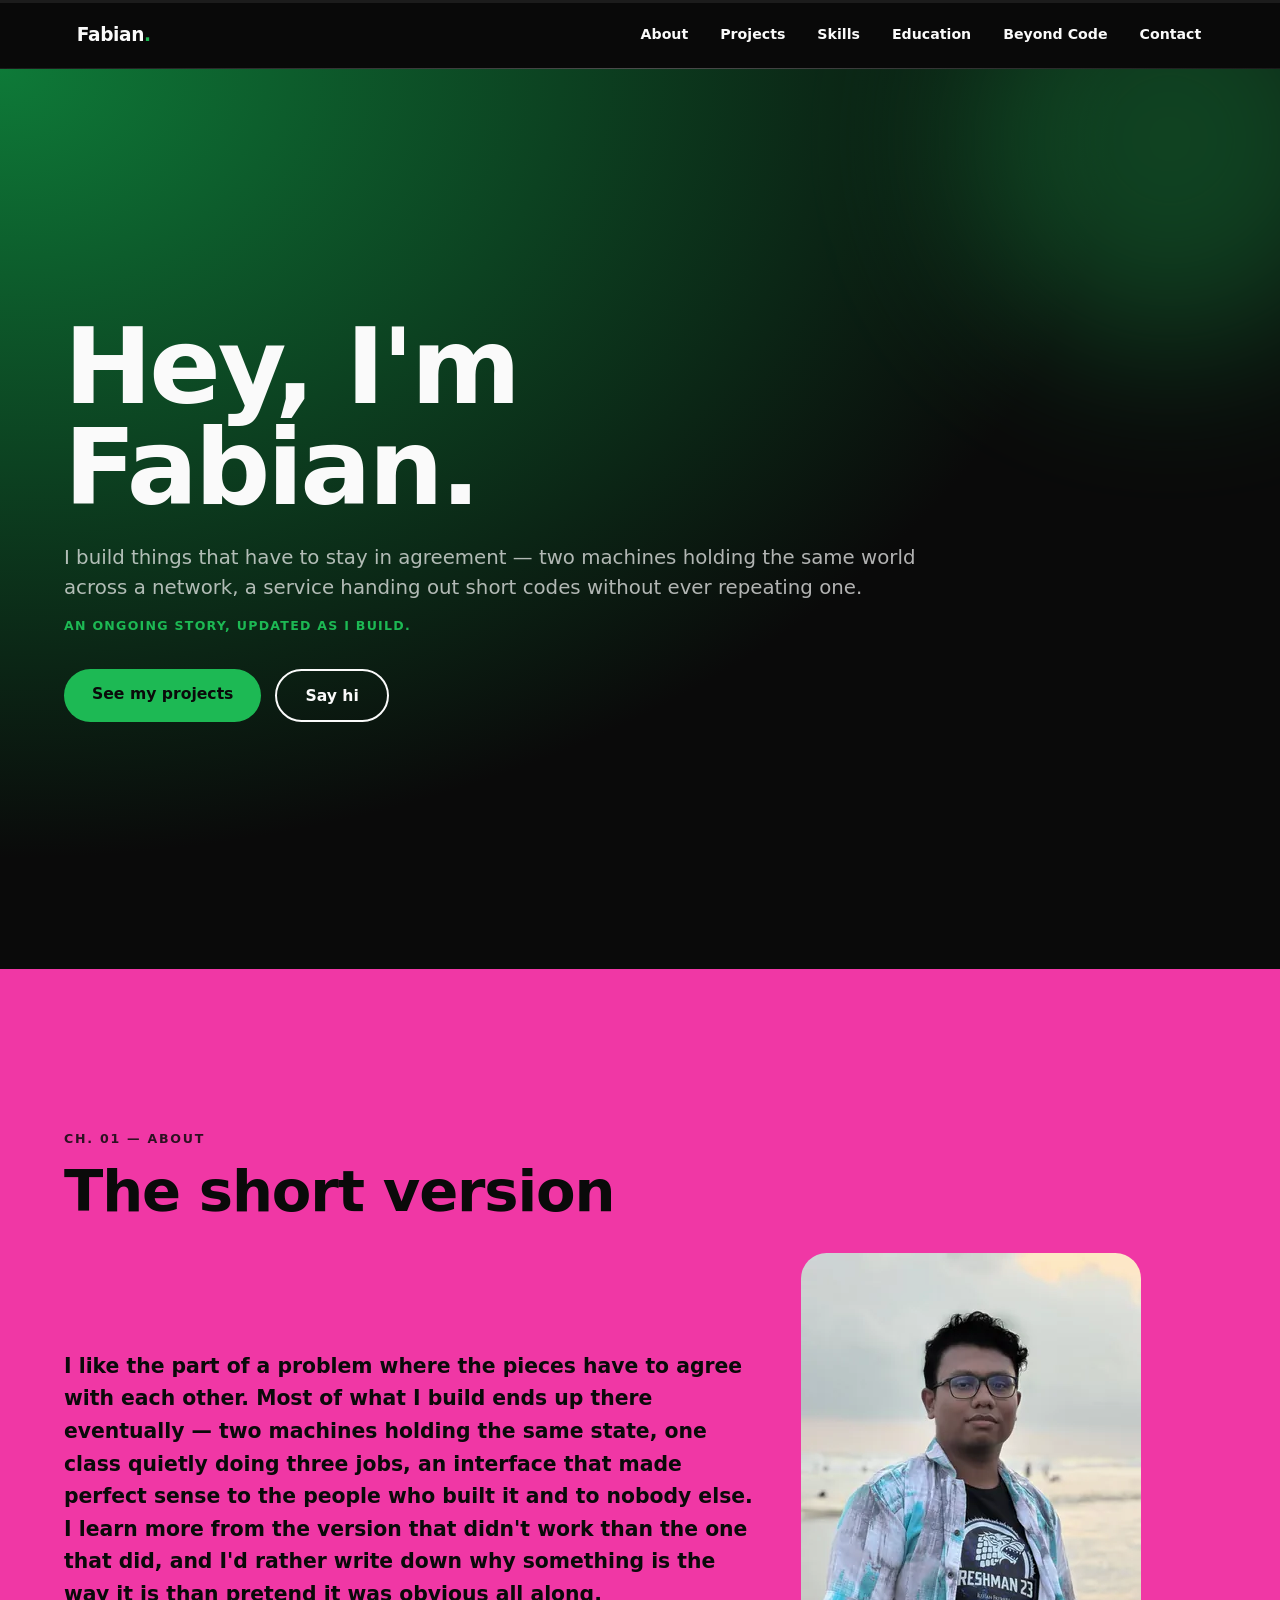
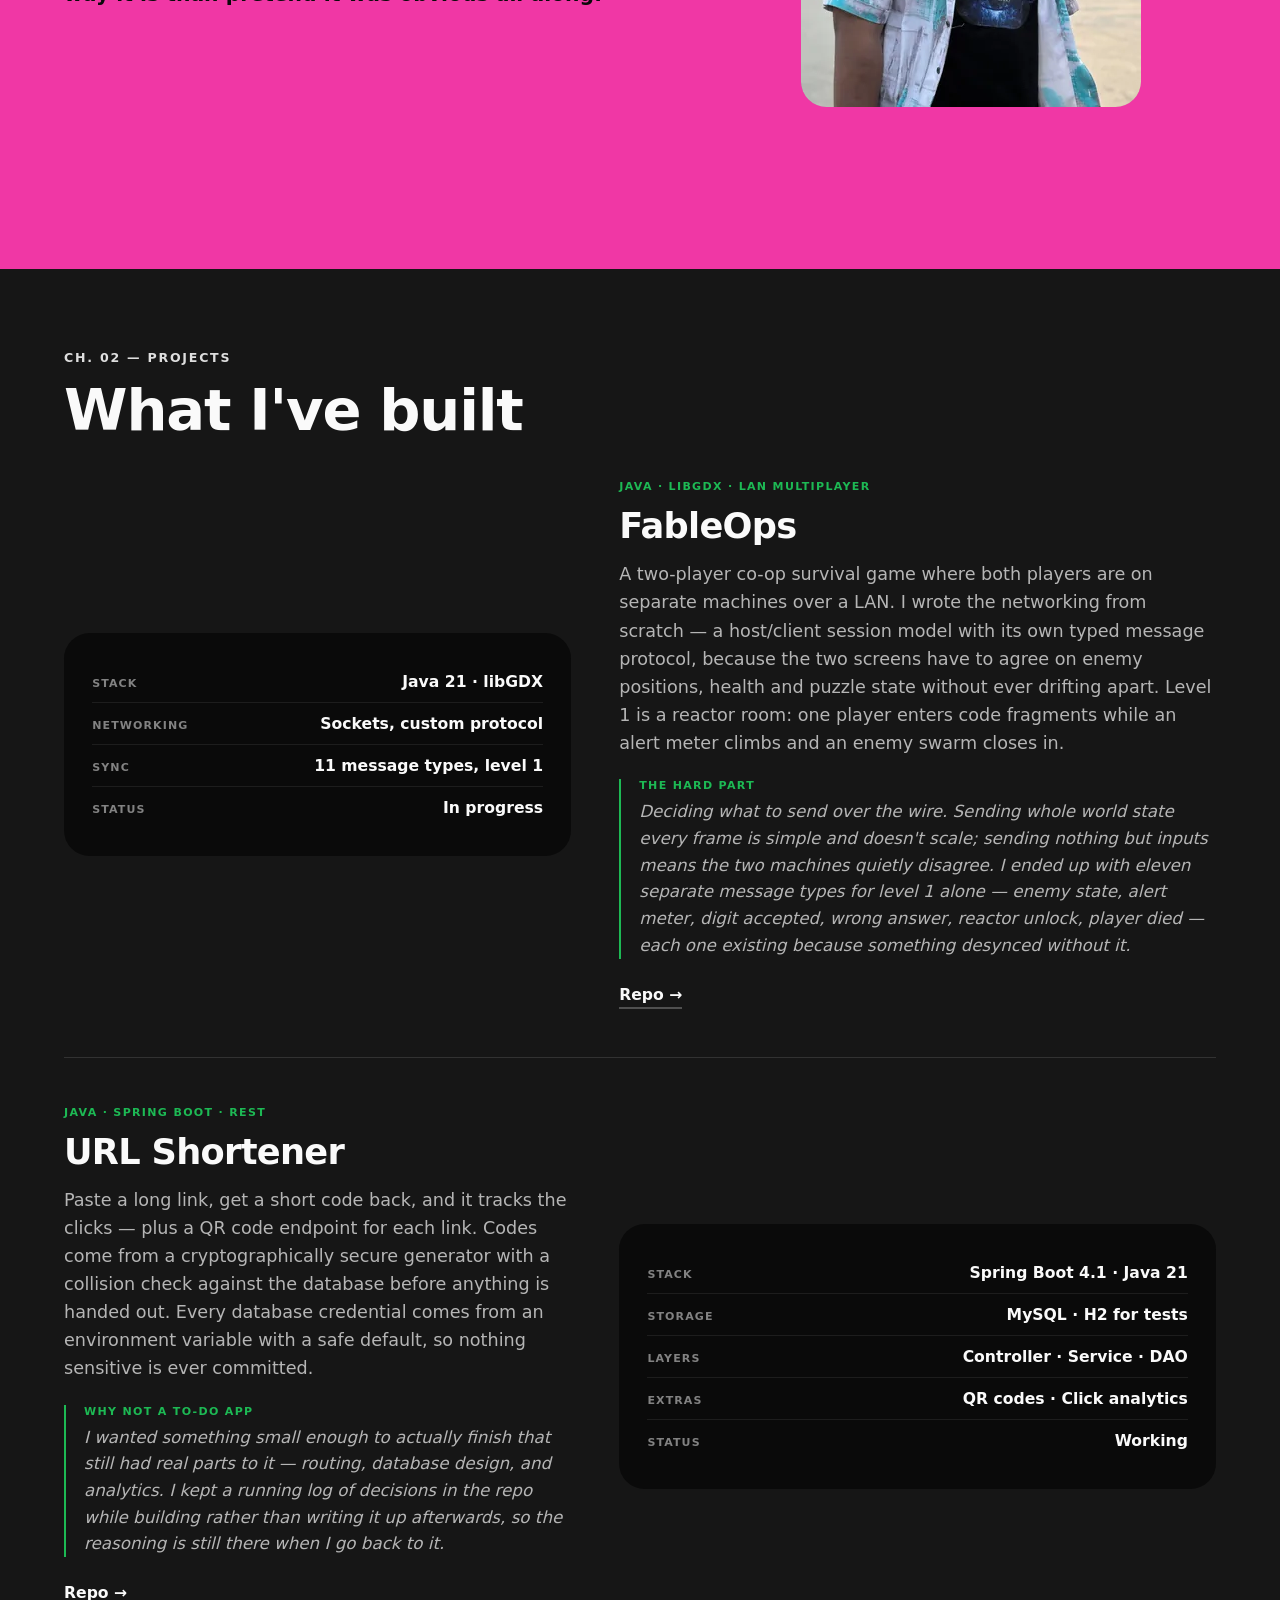
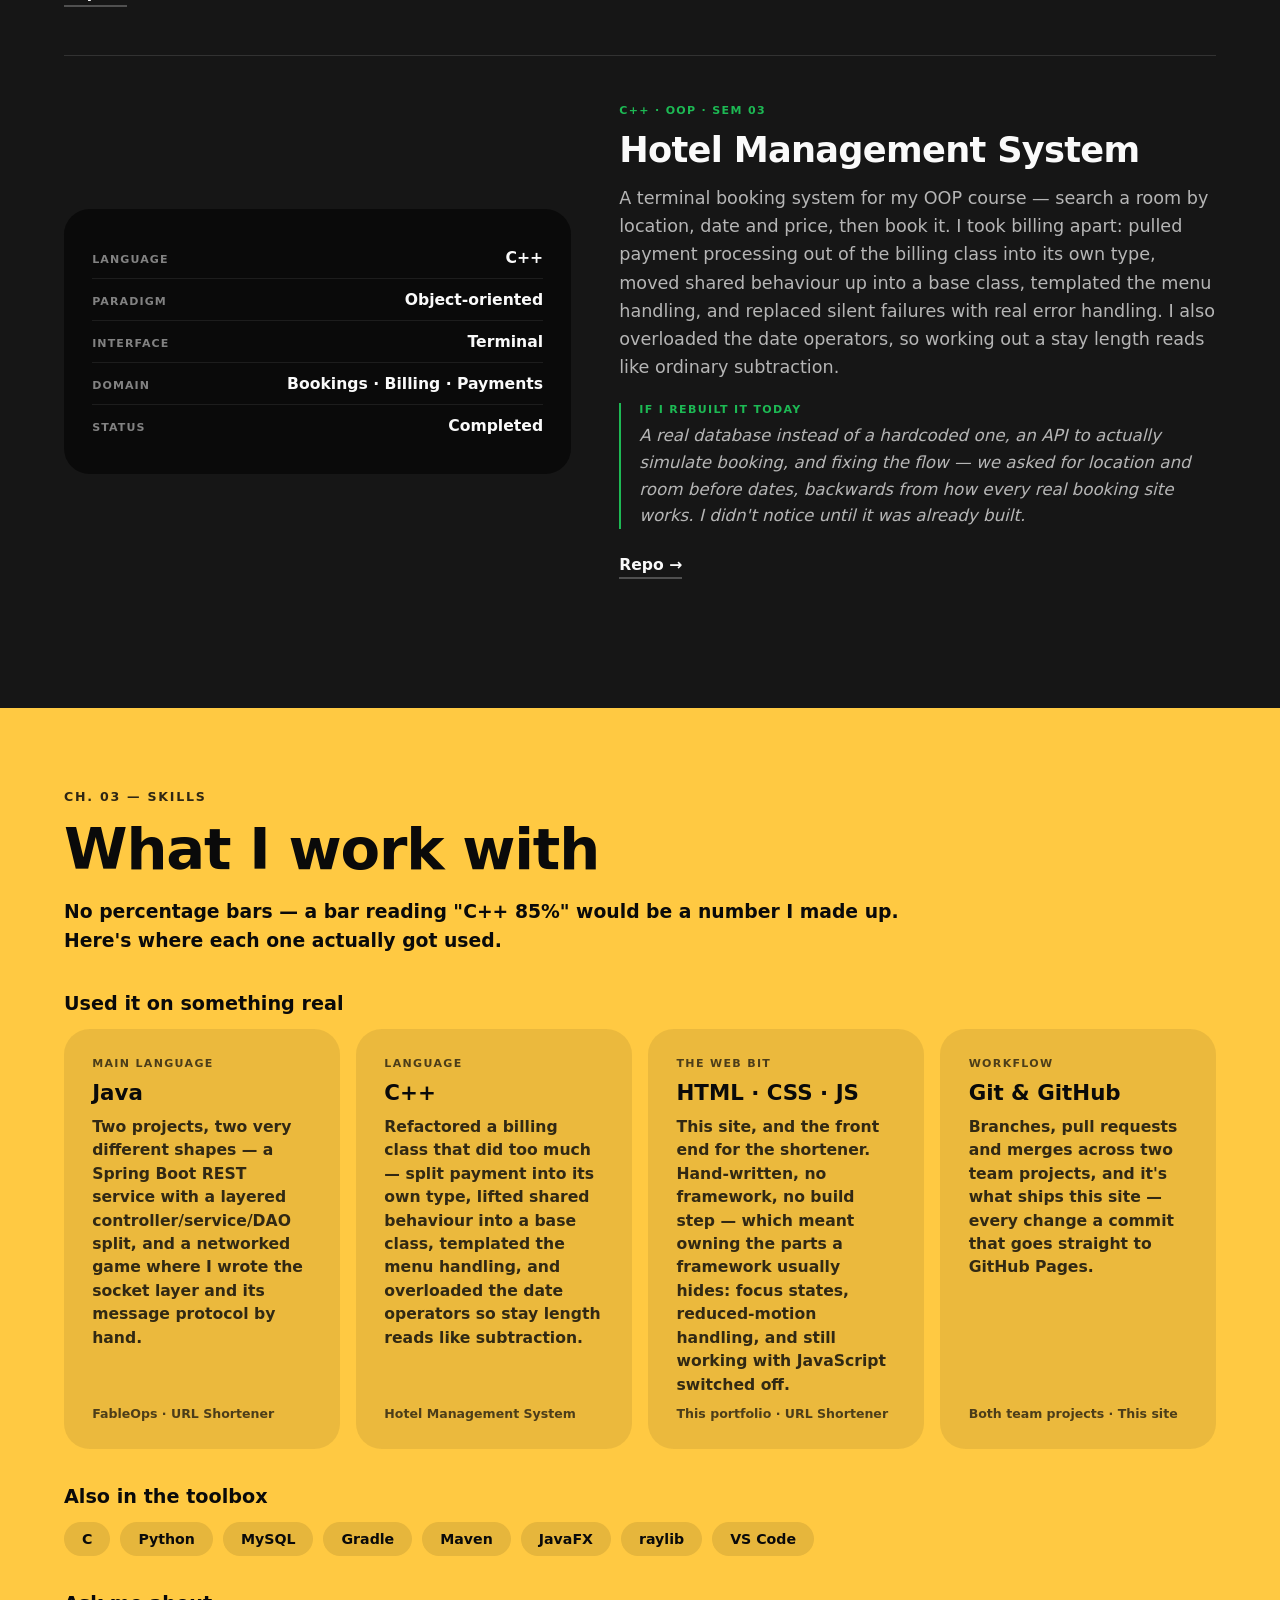
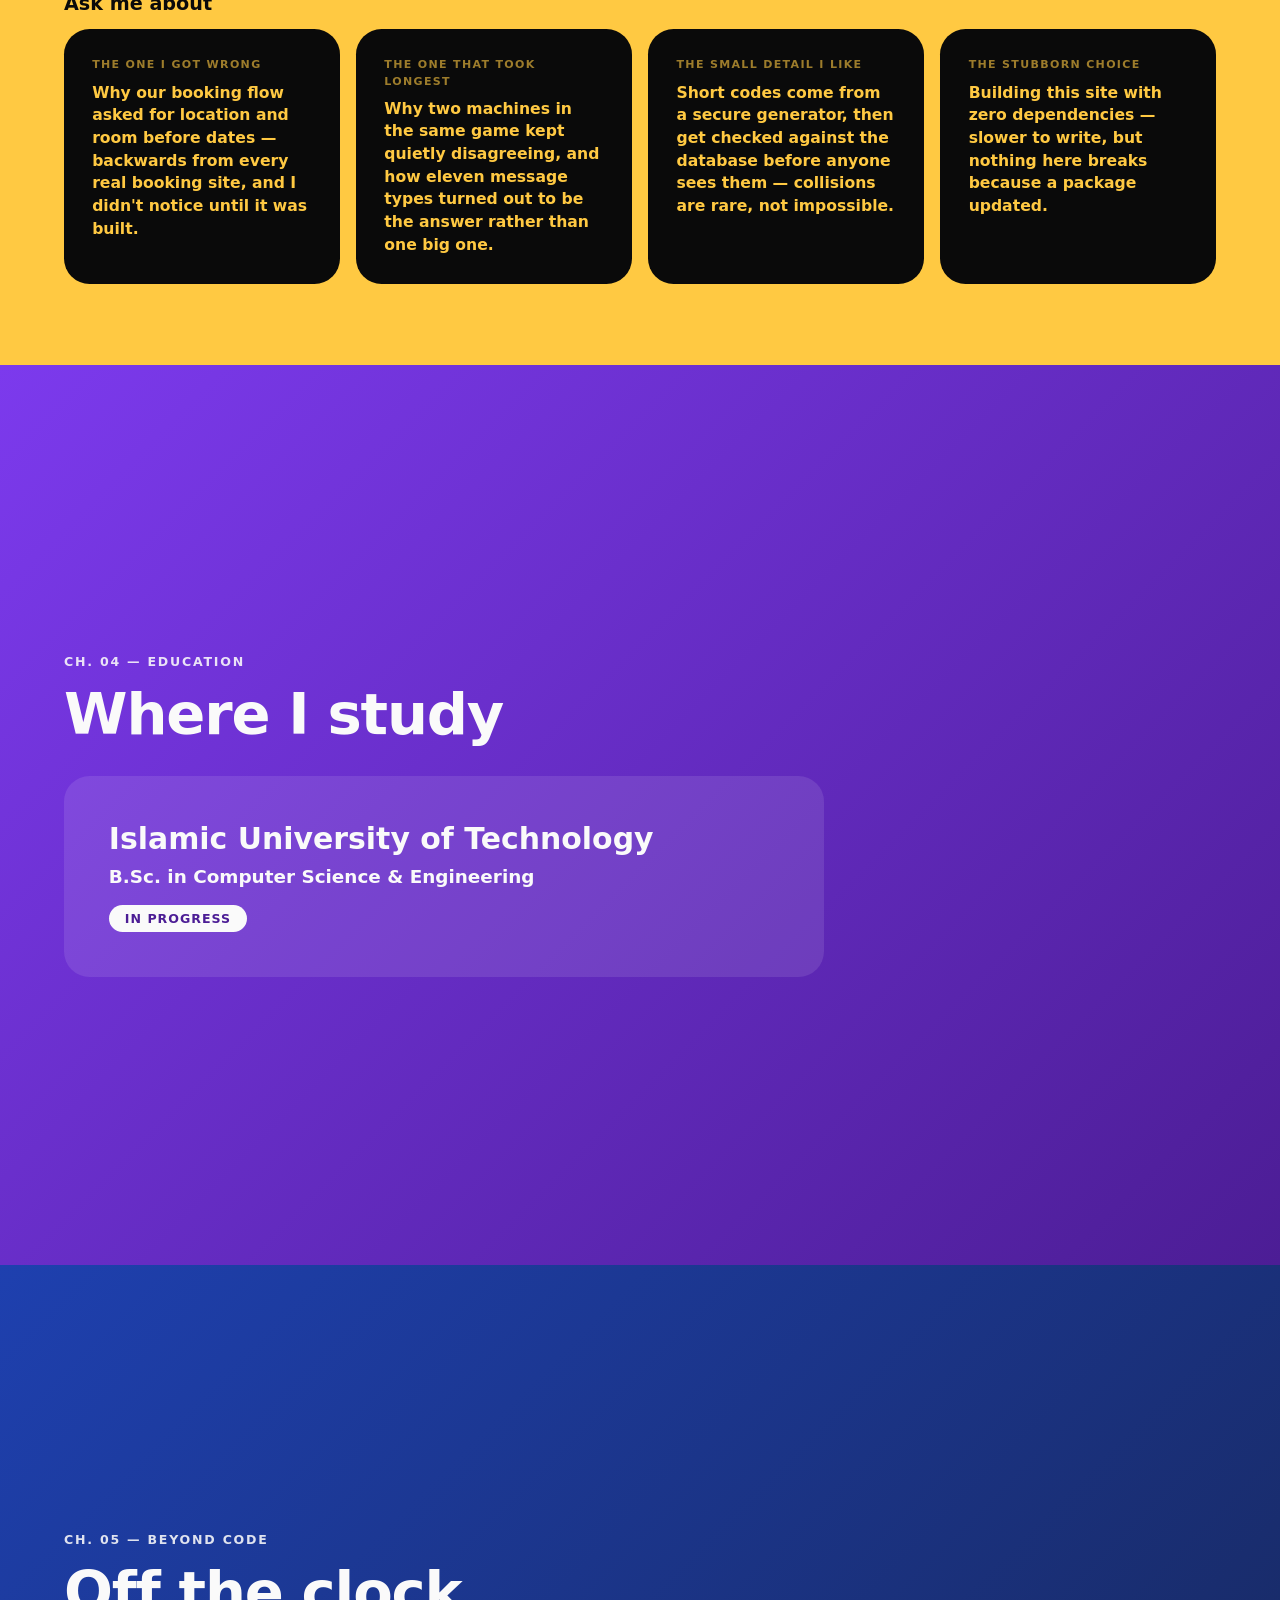
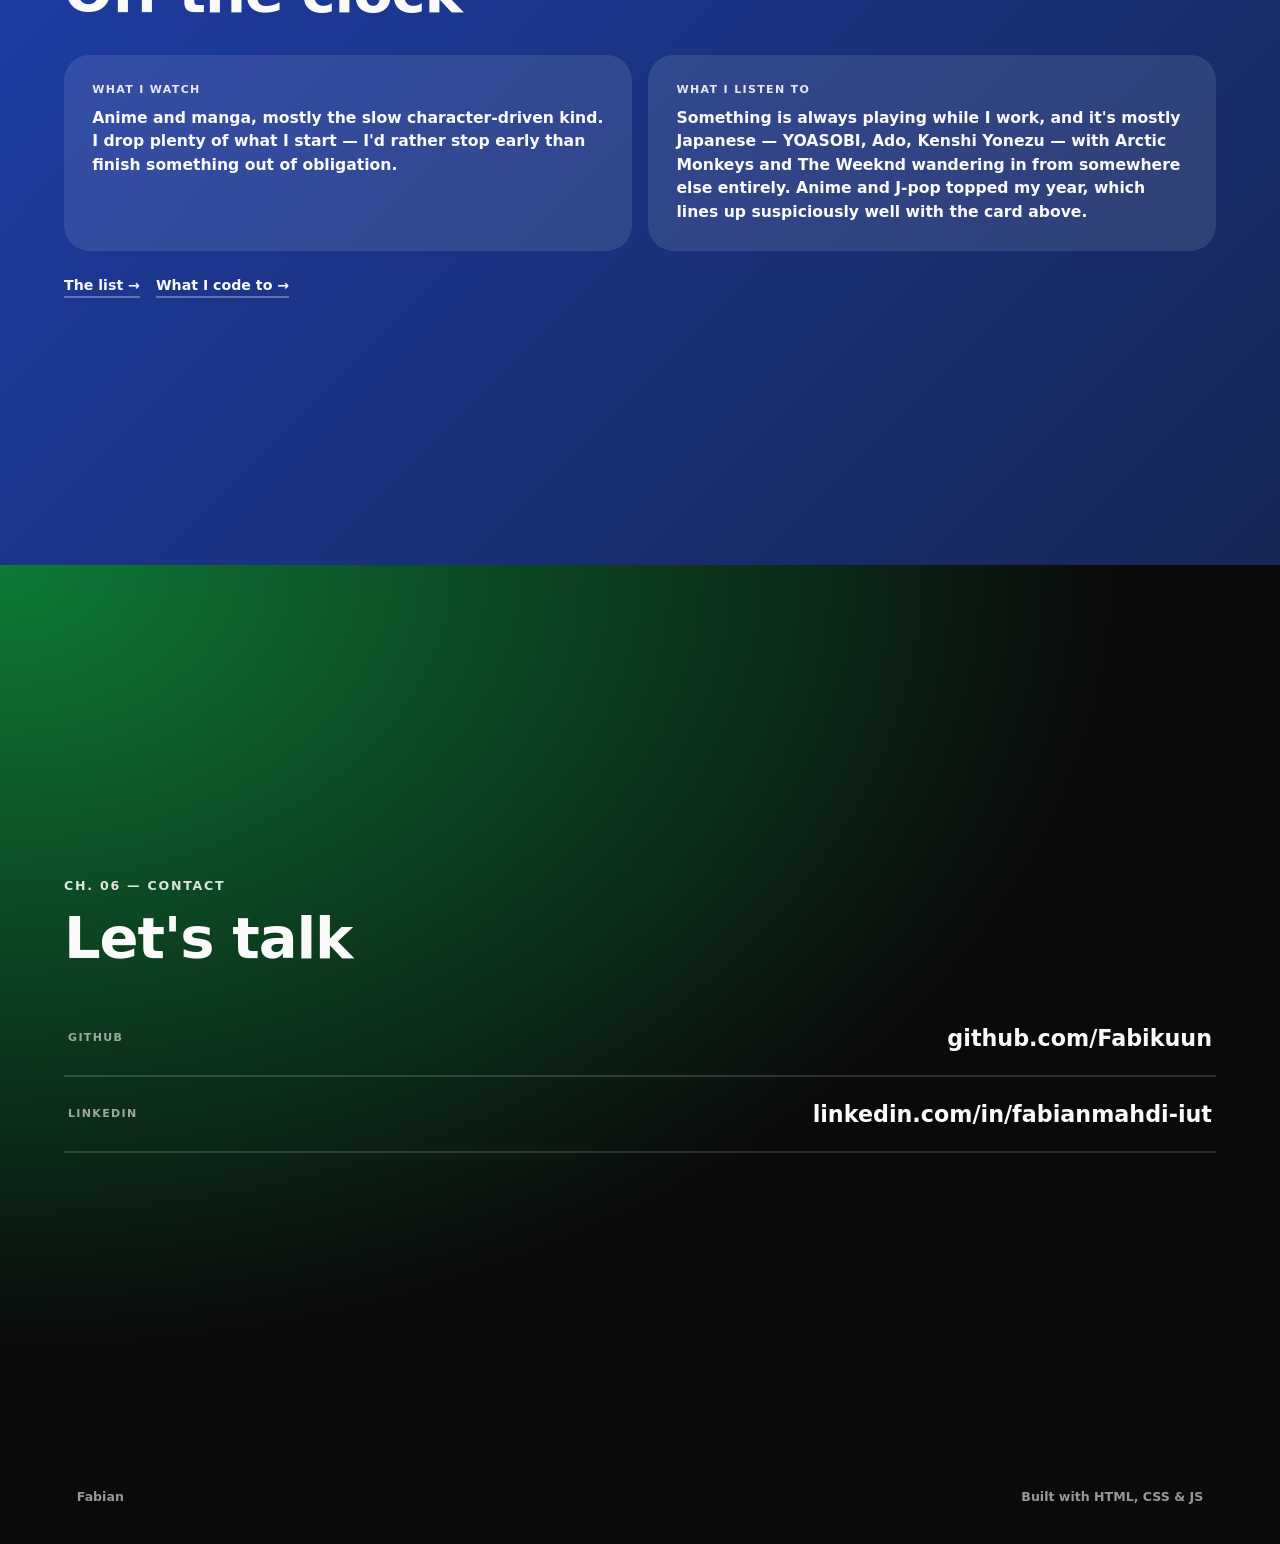
==== index.html @ a5197167 "Tokenise colour, spacing and type; remove dead code" ====
<!DOCTYPE html>
<html lang="en">
<head>
<meta charset="UTF-8">
<meta name="viewport" content="width=device-width, initial-scale=1.0">
<script>document.documentElement.classList.add('js');</script>
<title>Fabian Mahdi</title>
<meta name="description" content="Fabian builds things that have to stay in agreement — a LAN co-op game with a hand-written network protocol, a Spring Boot URL shortener, and a C++ booking system.">
<link rel="canonical" href="https://fabikuun.github.io/portfolio/">
<meta name="theme-color" content="#0A0A0A">

<meta property="og:type" content="website">
<meta property="og:title" content="Fabian Mahdi">
<meta property="og:description" content="Fabian builds things that have to stay in agreement — a LAN co-op game with a hand-written network protocol, a Spring Boot URL shortener, and a C++ booking system.">
<meta property="og:url" content="https://fabikuun.github.io/portfolio/">
<meta property="og:image" content="https://fabikuun.github.io/portfolio/images/profile-1020.jpg">
<meta name="twitter:card" content="summary_large_image">
<meta name="twitter:title" content="Fabian Mahdi">
<meta name="twitter:description" content="Fabian builds things that have to stay in agreement — a LAN co-op game with a hand-written network protocol, a Spring Boot URL shortener, and a C++ booking system.">
<meta name="twitter:image" content="https://fabikuun.github.io/portfolio/images/profile-1020.jpg">

<link rel="icon" href="favicon.svg" type="image/svg+xml">
<link rel="stylesheet" href="style.css">

<script type="application/ld+json">
{
  "@context": "https://schema.org",
  "@type": "Person",
  "name": "Fabian Mahdi",
  "url": "https://fabikuun.github.io/portfolio/",
  "alumniOf": { "@type": "CollegeOrUniversity", "name": "Islamic University of Technology" },
  "sameAs": ["https://github.com/Fabikuun", "https://www.linkedin.com/in/fabianmahdi-iut/"]
}
</script>
</head>
<body>
<a href="#main" class="skip-link">Skip to content</a>

<nav class="nav">
  <div class="nav-logo">Fabian<span class="dot">.</span></div>
  <ul id="navList">
    <li><a href="#about">About</a></li>
    <li><a href="#projects">Projects</a></li>
    <li><a href="#skills">Skills</a></li>
    <li><a href="#education">Education</a></li>
    <li><a href="#beyond">Beyond Code</a></li>
    <li><a href="#contact">Contact</a></li>
  </ul>
  <button class="nav-toggle" id="navToggle" aria-label="Toggle menu" aria-expanded="false" aria-controls="navList">
    <span class="bars" aria-hidden="true"><i></i><i></i><i></i></span>
  </button>
</nav>

<header class="block block-hero">
  <div class="blob" aria-hidden="true"></div>
  <div class="block-inner">
    <h1 class="mega">Hey, I'm<br>Fabian.</h1>
    <p class="hero-desc">
      I build things that have to stay in agreement — two machines holding the same
      world across a network, a service handing out short codes without ever
      repeating one.
    </p>
    <p class="hero-tagline">An ongoing story, updated as I build.</p>
    <div class="hero-links">
      <a href="#projects" class="pill pill-solid">See my projects</a>
      <a href="#contact" class="pill pill-outline">Say hi</a>
    </div>
  </div>
</header>

<main id="main">

  <section id="about" class="block block-pink">
    <div class="block-inner">
      <p class="eyebrow eyebrow-dark">Ch. 01 — About</p>
      <h2 class="big-heading">The short version</h2>
      <div class="about-grid">
        <p class="lead-text">
          I like the part of a problem where the pieces have to agree with each other.
          Most of what I build ends up there eventually — two machines holding the same
          state, one class quietly doing three jobs, an interface that made perfect sense
          to the people who built it and to nobody else. I learn more from the version
          that didn't work than the one that did, and I'd rather write down why something
          is the way it is than pretend it was obvious all along.
        </p>
        <figure class="portrait">
          <picture>
            <source
              type="image/webp"
              srcset="images/profile-340.webp 340w,
                      images/profile-680.webp 680w,
                      images/profile-1020.webp 1020w"
              sizes="(max-width: 380px) 208px, (max-width: 820px) 260px, 340px">
            <img
              src="images/profile-680.jpg"
              srcset="images/profile-340.jpg 340w,
                      images/profile-680.jpg 680w,
                      images/profile-1020.jpg 1020w"
              sizes="(max-width: 380px) 208px, (max-width: 820px) 260px, 340px"
              alt="Fabian"
              width="680" height="907"
              loading="lazy" decoding="async">
          </picture>
        </figure>
      </div>
    </div>
  </section>

  <section id="projects" class="block block-dark">
    <div class="block-inner">
      <p class="eyebrow">Ch. 02 — Projects</p>
      <h2 class="big-heading">What I've built</h2>
      <div class="project-list">

        <article class="project-row">
          <div class="project-media">
            <div class="spec-panel">
              <div class="spec-row"><span class="spec-key">Stack</span><span class="spec-val">Java 21 · libGDX</span></div>
              <div class="spec-row"><span class="spec-key">Networking</span><span class="spec-val">Sockets, custom protocol</span></div>
              <div class="spec-row"><span class="spec-key">Sync</span><span class="spec-val">11 message types, level 1</span></div>
              <div class="spec-row"><span class="spec-key">Status</span><span class="spec-val">In progress</span></div>
            </div>
          </div>
          <div class="project-body">
            <p class="project-cat">Java · libGDX · LAN multiplayer</p>
            <h3>FableOps</h3>
            <p class="project-desc">
              A two-player co-op survival game where both players are on separate machines
              over a LAN. I wrote the networking from scratch — a host/client session model
              with its own typed message protocol, because the two screens have to agree on
              enemy positions, health and puzzle state without ever drifting apart. Level 1
              is a reactor room: one player enters code fragments while an alert meter
              climbs and an enemy swarm closes in.
            </p>
            <div class="reflection">
              <span class="reflection-label">The hard part</span>
              <p>
                Deciding what to send over the wire. Sending whole world state every frame
                is simple and doesn't scale; sending nothing but inputs means the two
                machines quietly disagree. I ended up with eleven separate message types
                for level 1 alone — enemy state, alert meter, digit accepted, wrong answer,
                reactor unlock, player died — each one existing because something desynced
                without it.
              </p>
            </div>
            <div class="project-links">
              <a href="https://github.com/sadiaaurthy/NOX-SYNC" target="_blank" rel="noopener noreferrer">Repo →</a>
            </div>
          </div>
        </article>

        <article class="project-row">
          <div class="project-media">
            <div class="spec-panel">
              <div class="spec-row"><span class="spec-key">Stack</span><span class="spec-val">Spring Boot 4.1 · Java 21</span></div>
              <div class="spec-row"><span class="spec-key">Storage</span><span class="spec-val">MySQL · H2 for tests</span></div>
              <div class="spec-row"><span class="spec-key">Layers</span><span class="spec-val">Controller · Service · DAO</span></div>
              <div class="spec-row"><span class="spec-key">Extras</span><span class="spec-val">QR codes · Click analytics</span></div>
              <div class="spec-row"><span class="spec-key">Status</span><span class="spec-val">Working</span></div>
            </div>
          </div>
          <div class="project-body">
            <p class="project-cat">Java · Spring Boot · REST</p>
            <h3>URL Shortener</h3>
            <p class="project-desc">
              Paste a long link, get a short code back, and it tracks the clicks — plus a
              QR code endpoint for each link. Codes come from a cryptographically secure
              generator with a collision check against the database before anything is
              handed out. Every database credential comes from an environment variable
              with a safe default, so nothing sensitive is ever committed.
            </p>
            <div class="reflection">
              <span class="reflection-label">Why not a to-do app</span>
              <p>
                I wanted something small enough to actually finish that still had real
                parts to it — routing, database design, and analytics. I kept a running
                log of decisions in the repo while building rather than writing it up
                afterwards, so the reasoning is still there when I go back to it.
              </p>
            </div>
            <div class="project-links">
              <a href="https://github.com/Fabikuun/url-shortener" target="_blank" rel="noopener noreferrer">Repo →</a>
            </div>
          </div>
        </article>

        <article class="project-row">
          <div class="project-media">
            <div class="spec-panel">
              <div class="spec-row"><span class="spec-key">Language</span><span class="spec-val">C++</span></div>
              <div class="spec-row"><span class="spec-key">Paradigm</span><span class="spec-val">Object-oriented</span></div>
              <div class="spec-row"><span class="spec-key">Interface</span><span class="spec-val">Terminal</span></div>
              <div class="spec-row"><span class="spec-key">Domain</span><span class="spec-val">Bookings · Billing · Payments</span></div>
              <div class="spec-row"><span class="spec-key">Status</span><span class="spec-val">Completed</span></div>
            </div>
          </div>
          <div class="project-body">
            <p class="project-cat">C++ · OOP · Sem 03</p>
            <h3>Hotel Management System</h3>
            <p class="project-desc">
              A terminal booking system for my OOP course — search a room by location, date
              and price, then book it. I took billing apart: pulled payment processing out
              of the billing class into its own type, moved shared behaviour up into a base
              class, templated the menu handling, and replaced silent failures with real
              error handling. I also overloaded the date operators, so working out a stay
              length reads like ordinary subtraction.
            </p>
            <div class="reflection">
              <span class="reflection-label">If I rebuilt it today</span>
              <p>
                A real database instead of a hardcoded one, an API to actually simulate
                booking, and fixing the flow — we asked for location and room before
                dates, backwards from how every real booking site works. I didn't notice
                until it was already built.
              </p>
            </div>
            <div class="project-links">
              <a href="https://github.com/ArefinMahim/Project_403" target="_blank" rel="noopener noreferrer">Repo →</a>
            </div>
          </div>
        </article>

      </div>
    </div>
  </section>

  <section id="skills" class="block block-yellow">
    <div class="block-inner">
      <p class="eyebrow eyebrow-dark">Ch. 03 — Skills</p>
      <h2 class="big-heading">What I work with</h2>
      <p class="sec-lead">
        No percentage bars — a bar reading "C++ 85%" would be a number I made up.
        Here's where each one actually got used.
      </p>

      <h3 class="skills-sub">Used it on something real</h3>
      <div class="proof-grid">
        <article class="proof-card">
          <span class="proof-tier">Main language</span>
          <h4>Java</h4>
          <p>
            Two projects, two very different shapes — a Spring Boot REST service with a
            layered controller/service/DAO split, and a networked game where I wrote the
            socket layer and its message protocol by hand.
          </p>
          <span class="proof-where">FableOps · URL Shortener</span>
        </article>
        <article class="proof-card">
          <span class="proof-tier">Language</span>
          <h4>C++</h4>
          <p>
            Refactored a billing class that did too much — split payment into its own type,
            lifted shared behaviour into a base class, templated the menu handling, and
            overloaded the date operators so stay length reads like subtraction.
          </p>
          <span class="proof-where">Hotel Management System</span>
        </article>
        <article class="proof-card">
          <span class="proof-tier">The web bit</span>
          <h4>HTML · CSS · JS</h4>
          <p>
            This site, and the front end for the shortener. Hand-written, no framework,
            no build step — which meant owning the parts a framework usually hides: focus
            states, reduced-motion handling, and still working with JavaScript switched off.
          </p>
          <span class="proof-where">This portfolio · URL Shortener</span>
        </article>
        <article class="proof-card">
          <span class="proof-tier">Workflow</span>
          <h4>Git &amp; GitHub</h4>
          <p>
            Branches, pull requests and merges across two team projects, and it's what
            ships this site — every change a commit that goes straight to GitHub Pages.
          </p>
          <span class="proof-where">Both team projects · This site</span>
        </article>
      </div>

      <h3 class="skills-sub">Also in the toolbox</h3>
      <div class="also-row">
        <span class="also-chip">C</span>
        <span class="also-chip">Python</span>
        <span class="also-chip">MySQL</span>
        <span class="also-chip">Gradle</span>
        <span class="also-chip">Maven</span>
        <span class="also-chip">JavaFX</span>
        <span class="also-chip">raylib</span>
        <span class="also-chip">VS Code</span>
      </div>

      <h3 class="skills-sub">Ask me about</h3>
      <div class="ask-grid">
        <div class="ask-card">
          <span class="ask-q">The one I got wrong</span>
          Why our booking flow asked for location and room before dates — backwards from
          every real booking site, and I didn't notice until it was built.
        </div>
        <div class="ask-card">
          <span class="ask-q">The one that took longest</span>
          Why two machines in the same game kept quietly disagreeing, and how eleven
          message types turned out to be the answer rather than one big one.
        </div>
        <div class="ask-card">
          <span class="ask-q">The small detail I like</span>
          Short codes come from a secure generator, then get checked against the
          database before anyone sees them — collisions are rare, not impossible.
        </div>
        <div class="ask-card">
          <span class="ask-q">The stubborn choice</span>
          Building this site with zero dependencies — slower to write, but nothing here
          breaks because a package updated.
        </div>
      </div>
    </div>
  </section>

  <section id="education" class="block block-purple">
    <div class="block-inner">
      <p class="eyebrow">Ch. 04 — Education</p>
      <h2 class="big-heading">Where I study</h2>
      <div class="edu-card">
        <h3>Islamic University of Technology</h3>
        <p>B.Sc. in Computer Science &amp; Engineering</p>
        <span class="edu-tag">In progress</span>
      </div>
    </div>
  </section>

  <section id="beyond" class="block block-blue">
    <div class="block-inner">
      <p class="eyebrow">Ch. 05 — Beyond Code</p>
      <h2 class="big-heading">Off the clock</h2>
      <div class="note-grid">
        <div class="note-card">
          <span class="note-label">What I watch</span>
          <p>
            Anime and manga, mostly the slow character-driven kind. I drop plenty of
            what I start — I'd rather stop early than finish something out of obligation.
          </p>
        </div>
        <div class="note-card">
          <span class="note-label">What I listen to</span>
          <p>
            Something is always playing while I work, and it's mostly Japanese — YOASOBI,
            Ado, Kenshi Yonezu — with Arctic Monkeys and The Weeknd wandering in from
            somewhere else entirely. Anime and J-pop topped my year, which lines up
            suspiciously well with the card above.
          </p>
        </div>
      </div>
      <div class="note-links">
        <a href="https://myanimelist.net/profile/Fabikuun" target="_blank" rel="noopener noreferrer">The list →</a>
        <a href="https://open.spotify.com/user/mijgjk3dn4cyp8dmco9ws19v2" target="_blank" rel="noopener noreferrer">What I code to →</a>
      </div>
    </div>
  </section>

  <section id="contact" class="block block-hero">
    <div class="block-inner">
      <p class="eyebrow">Ch. 06 — Contact</p>
      <h2 class="big-heading">Let's talk</h2>
      <div class="contact-links">
        <a href="https://github.com/Fabikuun" target="_blank" rel="noopener noreferrer" class="contact-link"><span>GitHub</span><strong>github.com/Fabikuun</strong></a>
        <a href="https://www.linkedin.com/in/fabianmahdi-iut/" target="_blank" rel="noopener noreferrer" class="contact-link"><span>LinkedIn</span><strong>linkedin.com/in/fabianmahdi-iut</strong></a>
      </div>
    </div>
  </section>

</main>

<footer class="site-footer">
  <span>Fabian</span>
  <span>Built with HTML, CSS &amp; JS</span>
</footer>

<script src="script.js" defer></script>
</body>
</html>
---- style.css ----
/* ============================================================
     Preview build. Single-theme on purpose: each section paints its
     own ground and text colour, so the page reads identically
     whatever theme the viewer is in.

     Capitalisation: sentence case for headings and prose, uppercase
     reserved for the small tracked labels (eyebrows, spec keys, card
     kickers) where it reads as a typographic device rather than shouting.
     ============================================================ */

  :root {
    --black: #0A0A0A;
    --dark-panel: #161616;
    --green: #1DB954;
    --green-deep: #0E7A38;
    --pink: #F037A5;
    --yellow: #FFC942;
    --purple: #7C3AED;
    --purple-deep: #4C1D95;
    --white: #FAFAFA;
    --ink: #0A0A0A;
    --muted-dark: rgba(10, 10, 10, 0.85);
    --muted-light: rgba(250, 250, 250, 0.7);

    --sans: system-ui, -apple-system, 'Segoe UI', Roboto, 'Helvetica Neue', Arial, sans-serif;
    --radius: clamp(18px, 2vw, 28px);

    /* Surfaces are translucent so each section's own ground shows through —
       one card style works on pink, yellow, purple and blue alike. */
    --surface-light: rgba(255, 255, 255, 0.1);
    --surface-dark: rgba(10, 10, 10, 0.08);
    --surface-dark-hover: rgba(10, 10, 10, 0.13);
    --hairline: rgba(255, 255, 255, 0.07);
    --hairline-strong: rgba(250, 250, 250, 0.12);
    --hairline-faint: rgba(250, 250, 250, 0.08);
    --glass-solid: rgba(10, 10, 10, 0.97);

    /* Spacing scales with the viewport, same as the type does. */
    --pad-card: clamp(20px, 2.2vw, 30px);
    --gap-grid: clamp(12px, 1.3vw, 20px);

    /* Label type scale. Small tracked text still needs to grow on a large
       display, or it turns into a rumour at 1440p. */
    --fs-kicker: clamp(0.64rem, 0.61rem + 0.1vw, 0.75rem);
    --fs-label: clamp(0.72rem, 0.69rem + 0.12vw, 0.85rem);
    --fs-nav: clamp(0.82rem, 0.79rem + 0.12vw, 0.95rem);
    --fs-body-sm: clamp(0.88rem, 0.85rem + 0.16vw, 1.04rem);
    --transition-fast: 0.2s ease;
    --transition-medium: 0.25s ease;

    --ease-out: cubic-bezier(0.22, 0.61, 0.36, 1);

    /* One readable line-length cap, used everywhere prose is set. min(…,100%)
       means it can never be wider than its container — so it holds at 400%
       zoom and on a 800x600 CRT just as well as on an ultrawide. */
    --content-max: 1180px;
    --gutter: clamp(20px, 5vw, 72px);
    --measure: min(68ch, 100%);
    --measure-narrow: min(58ch, 100%);

    /* Section padding scales with the viewport but is clamped at both ends,
       so it can't collapse on a short screen or run away on a tall one. */
    --block-pad: clamp(56px, 9vh, 140px);

    --cursor-dot: 4px;
    --cursor-dot-grow: 20px;
    --progress-h: 3px;

    /* 1 decorative · 2 content · 100 nav · 120 progress · 200 skip · 999 cursor */
    --z-progress: 120;
    --z-cursor: 999;
  }

  * { box-sizing: border-box; margin: 0; padding: 0; }

  html { scroll-behavior: smooth; }

  body {
    background: var(--black);
    color: var(--white);
    font-family: var(--sans);
    overflow-x: hidden;
    -webkit-font-smoothing: antialiased;
  }

  a { color: inherit; text-decoration: none; }

  a:focus-visible, button:focus-visible {
    outline: 3px solid var(--white);
    outline-offset: 3px;
  }
  .block-pink a:focus-visible, .block-yellow a:focus-visible,
  .block-pink button:focus-visible, .block-yellow button:focus-visible {
    outline-color: var(--black);
  }

  .skip-link {
    position: absolute;
    top: -60px;
    left: 12px;
    z-index: 200;
    background: var(--green);
    color: var(--black);
    padding: 12px 20px;
    border-radius: 8px;
    font-weight: 800;
    font-size: var(--fs-body-sm);
    transition: top var(--transition-fast);
  }
  .skip-link:focus { top: 12px; }

  /* ============ NAV ============ */
  /* Glass is applied to floating chrome only — the bar and the mobile panel —
     never to content cards. A pane that sits over moving content is what the
     effect is actually describing; putting it on everything is the thing that
     makes a design look like a template. */
  .nav {
    position: sticky;
    top: 0;
    z-index: 100;
    display: flex;
    align-items: center;
    justify-content: space-between;
    padding: 18px 6vw;
    background: rgba(10, 10, 10, 0.55);
    -webkit-backdrop-filter: blur(18px) saturate(180%);
    backdrop-filter: blur(18px) saturate(180%);
    border-bottom: 1px solid var(--hairline);
  }
  /* The wet edge — a highlight that fades out toward the sides, which is what
     separates "frosted pane" from "grey box". */
  .nav::after {
    content: '';
    position: absolute;
    inset: auto 0 -1px;
    height: 1px;
    background: linear-gradient(90deg, transparent, rgba(255, 255, 255, 0.22), transparent);
    pointer-events: none;
  }

  /* Browsers with no backdrop-filter — anything pre-2021, and Firefox until it
     shipped by default — would render the bar as a 55% transparent black
     rectangle with text scrolling through it. They get an opaque bar instead. */
  @supports not ((backdrop-filter: blur(1px)) or (-webkit-backdrop-filter: blur(1px))) {
    .nav { background: rgba(10, 10, 10, 0.94); }
  }

  /* Some people turn transparency off at OS level; honour it. */
  @media (prefers-reduced-transparency: reduce) {
    .nav {
      background: rgba(10, 10, 10, 0.96);
      -webkit-backdrop-filter: none;
      backdrop-filter: none;
    }
    .nav::after { opacity: 0.4; }
  }
  .nav-logo { font-weight: 900; font-size: clamp(1.05rem, 1rem + 0.2vw, 1.25rem); letter-spacing: -0.02em; }
  .nav-logo .dot { color: var(--green); }
  .nav ul { list-style: none; display: flex; gap: 28px; }
  .nav a {
    font-weight: 700;
    font-size: var(--fs-nav);
    display: inline-block;
    padding: 8px 2px; /* text height alone was under the 24px minimum target */
    transition: color var(--transition-fast);
  }
  .nav a:hover { color: var(--green); }

  .nav-toggle {
    display: none;
    background: none;
    border: none;
    color: var(--white);
    width: 44px;
    height: 44px;
    padding: 0;
    cursor: pointer;
    border-radius: 12px;
    transition: background var(--transition-fast);
  }
  .nav-toggle:hover { background: rgba(255, 255, 255, 0.08); }

  /* Three absolutely-positioned bars. The middle one dissolves, the outer two
     travel to the centre line and cross — so it is one continuous movement
     rather than a swap between two icons. aria-expanded is the state hook,
     which the script already maintains, so there is no second source of truth. */
  .bars {
    position: relative;
    display: block;
    width: 22px;
    height: 16px;
    margin: 0 auto;
  }
  .bars i {
    position: absolute;
    left: 0;
    width: 100%;
    height: 2px;
    border-radius: 2px;
    background: currentColor;
    transition: top 0.3s var(--ease-out),
                transform 0.3s var(--ease-out),
                opacity 0.18s linear;
  }
  .bars i:nth-child(1) { top: 0; }
  .bars i:nth-child(2) { top: 7px; }
  .bars i:nth-child(3) { top: 14px; }

  .nav-toggle[aria-expanded="true"] .bars i:nth-child(1) { top: 7px; transform: rotate(45deg); }
  .nav-toggle[aria-expanded="true"] .bars i:nth-child(2) { opacity: 0; transform: scaleX(0.2); }
  .nav-toggle[aria-expanded="true"] .bars i:nth-child(3) { top: 7px; transform: rotate(-45deg); }

  /* ============ BLOCKS ============ */
  /* Every section is at least one screen tall with its content centred.
     min-height (not height) means a section taller than the viewport still
     grows normally rather than clipping. box-sizing: border-box keeps the
     padding inside that height, so nothing overflows.
     svh rather than vh: on phones vh includes the area behind the browser
     chrome, which makes a "full screen" section overshoot and jitter as the
     URL bar hides. Older browsers fall back to the vh line above. */
  .block {
    position: relative;
    overflow: hidden;
    min-height: 100vh;
    min-height: 100svh;
    display: flex;
    align-items: center;
    padding: var(--block-pad) 0;
  }
  /* width: min() puts the gutter OUTSIDE the cap instead of inside it, so the
     content really is --content-max wide on a large screen. The old rule
     combined max-width with horizontal padding under border-box, which meant
     a 1860px viewport gave 878px of usable width — everything looked cramped
     into the left of an empty section, and that was why. */
  .block-inner {
    width: min(100% - var(--gutter) * 2, var(--content-max));
    margin-inline: auto;
    position: relative;
    z-index: 2;
  }

  .block-hero {
    background: radial-gradient(ellipse at top left, var(--green-deep) 0%, var(--black) 62%);
  }
  .block-pink { background: var(--pink); color: var(--ink); }
  .block-dark { background: var(--dark-panel); }
  .block-yellow { background: var(--yellow); color: var(--ink); }
  .block-purple { background: linear-gradient(135deg, var(--purple) 0%, var(--purple-deep) 100%); }
  /* Light end was #3B82F6: white body copy measured 3.06:1 there even at full
     opacity, so no text tweak could fix it — the ground had to darken. */
  .block-blue { background: linear-gradient(135deg, #1E40AF 0%, #172554 100%); }

  /* One static blob in the hero only. It was three animated ones. */
  .blob {
    position: absolute;
    width: 420px;
    height: 420px;
    top: -140px;
    right: -100px;
    border-radius: 50%;
    background: var(--green);
    filter: blur(80px);
    opacity: 0.32;
    z-index: 1;
    pointer-events: none;
  }

  /* ============ TYPE ============ */
  .eyebrow {
    font-weight: 800;
    font-size: var(--fs-label);
    letter-spacing: 0.14em;
    text-transform: uppercase;
    color: rgba(250, 250, 250, 0.88); /* 0.70 measured 3.45:1 on purple */
    margin-bottom: 16px;
  }
  .eyebrow-dark { color: var(--muted-dark); }

  .mega {
    font-weight: 900;
    font-size: clamp(3rem, 9vw, 6.6rem);
    line-height: 0.96;
    letter-spacing: -0.03em;
    text-wrap: balance;
  }

  .big-heading {
    font-weight: 900;
    font-size: clamp(2.1rem, 5.4vw, 3.6rem);
    line-height: 1.03;
    letter-spacing: -0.02em;
    margin-bottom: 32px;
    text-wrap: balance;
  }

  .hero-desc {
    max-width: var(--measure);
    font-size: clamp(1.05rem, 0.98rem + 0.32vw, 1.35rem);
    font-weight: 500;
    line-height: 1.55;
    color: var(--muted-light);
    margin: 24px 0 14px;
  }

  .hero-tagline {
    font-size: var(--fs-label);
    font-weight: 700;
    color: var(--green);
    letter-spacing: 0.1em;
    text-transform: uppercase;
    margin-bottom: 36px;
  }

  .lead-text {
    font-size: clamp(1.08rem, 1rem + 0.34vw, 1.4rem);
    font-weight: 600;
    line-height: 1.6;
    max-width: var(--measure);
  }

  /* ============ BUTTONS ============ */
  .hero-links { display: flex; gap: 14px; flex-wrap: wrap; }
  .pill {
    padding: 15px 28px;
    border-radius: 999px;
    font-weight: 800;
    font-size: var(--fs-body-sm);
    display: inline-block;
    transition: transform var(--transition-fast), background var(--transition-fast);
  }
  .pill:hover { transform: translateY(-2px); }
  .pill-solid { background: var(--green); color: var(--black); }
  .pill-solid:hover { background: #24e968; }
  .pill-outline { border: 2px solid var(--white); }
  .pill-outline:hover { background: var(--white); color: var(--black); }

  /* ============ ABOUT ============ */
  /* minmax(0, ...) on both tracks stops a long unbroken word from forcing the
     grid wider than its container on narrow screens. */
  .about-grid {
    display: grid;
    grid-template-columns: minmax(0, 1.25fr) minmax(0, 0.75fr);
    gap: 44px;
    align-items: center; /* portrait centres against the paragraph, not the top */
    justify-items: start;
  }

  /* The frame owns the shape, the image fills it. aspect-ratio + cover means
     the layout is identical whatever the source file's dimensions are, and
     never shifts while the image loads. */
  .portrait {
    width: 100%;
    max-width: 340px;
    aspect-ratio: 3 / 4;
    border-radius: var(--radius);
    overflow: hidden;
    background: var(--surface-dark);
  }
  .portrait img {
    display: block;
    width: 100%;
    height: 100%;
    object-fit: cover;
    /* The face sits left of centre and high in the frame; this keeps it there
       under every crop, including the square one used on phones. */
    object-position: 46% 18%;
    filter: saturate(0.92); /* settles the warm beach tones against the pink */
  }

  /* ============ PROJECTS ============
     Full-width alternating rows rather than a card grid. One card in a grid
     reads as an empty grid; one row reads as a deliberate layout. */
  .project-list { display: flex; flex-direction: column; }

  .project-row {
    display: grid;
    grid-template-columns: 0.85fr 1fr;
    gap: 48px;
    align-items: center;
    padding: 48px 0;
    border-top: 1px solid var(--hairline-strong);
  }
  .project-row:first-child { border-top: none; padding-top: 8px; }
  .project-row:nth-child(even) .project-media { order: 2; }

  /* Stands in for a screenshot with real information rather than stock art. */
  .spec-panel {
    background: var(--black);
    border-radius: var(--radius);
    padding: var(--pad-card);
    display: flex;
    flex-direction: column;
  }
  .spec-row {
    display: flex;
    justify-content: space-between;
    align-items: baseline;
    gap: 16px;
    padding: 11px 0;
    border-bottom: 1px solid var(--hairline-faint);
  }
  .spec-row:last-child { border-bottom: none; }
  .spec-key {
    font-size: var(--fs-kicker);
    font-weight: 800;
    letter-spacing: 0.1em;
    text-transform: uppercase;
    color: rgba(250, 250, 250, 0.5);
  }
  .spec-val { font-size: var(--fs-body-sm); font-weight: 700; text-align: right; color: var(--white); }

  .project-cat {
    font-size: var(--fs-kicker);
    font-weight: 800;
    letter-spacing: 0.12em;
    text-transform: uppercase;
    color: var(--green);
    margin-bottom: 12px;
  }
  .project-row h3 {
    font-size: clamp(1.6rem, 3vw, 2.2rem);
    font-weight: 900;
    letter-spacing: -0.02em;
    margin-bottom: 14px;
  }
  .project-desc {
    font-size: clamp(0.98rem, 0.94rem + 0.2vw, 1.15rem);
    font-weight: 500;
    line-height: 1.6;
    color: var(--muted-light);
    max-width: var(--measure);
  }

  /* The reflection is the most interesting thing on the card, so it is not
     hidden behind a flip. It sits inline, set apart by a rule and italics. */
  .reflection { margin-top: 22px; padding-left: 18px; border-left: 2px solid var(--green); }
  .reflection-label {
    display: block;
    font-weight: 800;
    font-size: var(--fs-kicker);
    letter-spacing: 0.12em;
    text-transform: uppercase;
    color: var(--green);
    margin-bottom: 6px;
  }
  .reflection p {
    font-size: clamp(0.93rem, 0.9rem + 0.18vw, 1.08rem);
    font-style: italic;
    line-height: 1.6;
    color: var(--muted-light);
    max-width: var(--measure-narrow);
  }

  .project-links { margin-top: 22px; font-weight: 800; font-size: var(--fs-body-sm); display: flex; gap: 20px; }
  .project-links a {
    border-bottom: 2px solid rgba(250, 250, 250, 0.25);
    display: inline-block;
    padding: 4px 0 3px;
    transition: color var(--transition-fast), border-color var(--transition-fast);
  }
  .project-links a:hover { color: var(--green); border-color: var(--green); }

  /* ============ SKILLS ============ */
  .sec-lead {
    max-width: var(--measure);
    font-weight: 600;
    font-size: clamp(1rem, 0.95rem + 0.28vw, 1.25rem);
    line-height: 1.55;
    opacity: 0.8;
    margin: -14px 0 30px;
  }
  .skills-sub { font-weight: 900; font-size: clamp(1.02rem, 0.96rem + 0.3vw, 1.3rem); margin: clamp(28px, 4vh, 44px) 0 14px; }

  .proof-grid { display: grid; grid-template-columns: repeat(auto-fit, minmax(min(100%, 250px), 1fr)); gap: var(--gap-grid); }
  .proof-card {
    background: var(--surface-dark);
    border-radius: var(--radius);
    padding: var(--pad-card);
    display: flex;
    flex-direction: column;
    gap: 10px;
    transition: transform var(--transition-medium), background var(--transition-medium);
  }
  .proof-card:hover { transform: translateY(-6px); background: var(--surface-dark-hover); }
  .proof-tier {
    font-weight: 800;
    font-size: var(--fs-kicker);
    letter-spacing: 0.12em;
    text-transform: uppercase;
    opacity: 0.7; /* 0.6 measured 4.27:1 against the tinted card, just under AA */
  }
  .proof-card h4 { font-weight: 900; font-size: clamp(1.15rem, 1.08rem + 0.32vw, 1.45rem); }
  .proof-card p { font-weight: 600; font-size: var(--fs-body-sm); line-height: 1.5; opacity: 0.82; /* 8.9:1 */ }
  .proof-where {
    margin-top: auto;
    font-weight: 800;
    font-size: var(--fs-label);
    opacity: 0.7; /* 6.2:1 — 0.55 measured 3.9:1 and failed AA */
  }

  .also-row { display: flex; flex-wrap: wrap; gap: 10px; }
  .also-chip {
    background: rgba(10, 10, 10, 0.1);
    border-radius: 999px;
    padding: 9px 18px;
    font-weight: 800;
    font-size: var(--fs-nav);
  }

  .ask-grid { display: grid; grid-template-columns: repeat(auto-fit, minmax(min(100%, 235px), 1fr)); gap: var(--gap-grid); }
  .ask-card {
    background: var(--ink);
    color: var(--yellow);
    border-radius: var(--radius);
    padding: var(--pad-card);
    font-weight: 700;
    font-size: var(--fs-body-sm);
    line-height: 1.45;
    transition: transform var(--transition-medium);
  }
  .ask-card:hover { transform: translateY(-6px); }
  .ask-q {
    display: block;
    font-size: var(--fs-kicker);
    letter-spacing: 0.12em;
    text-transform: uppercase;
    opacity: 0.6; /* yellow @60% on ink = 5.1:1 */
    margin-bottom: 8px;
    font-weight: 800;
  }

  /* ============ EDUCATION ============ */
  .edu-card {
    background: var(--surface-light);
    border-radius: var(--radius);
    padding: clamp(28px, 3.5vw, 48px);
    max-width: min(760px, 100%);
  }
  .edu-card h3 { font-weight: 900; font-size: clamp(1.35rem, 1.15rem + 0.9vw, 2rem); margin-bottom: 10px; }
  .edu-card p { font-weight: 600; font-size: clamp(1rem, 0.95rem + 0.25vw, 1.2rem); margin-bottom: 18px; }
  .edu-tag {
    display: inline-block;
    background: var(--white);
    color: var(--purple-deep);
    font-weight: 800;
    font-size: var(--fs-label);
    letter-spacing: 0.08em;
    text-transform: uppercase;
    padding: 6px 16px;
    border-radius: 999px;
  }

  /* ============ BEYOND CODE ============ */
  /* Cards are not prose — the reading measure applies to the paragraph inside
     each card, which the card width already provides. Capping the grid itself
     was what squeezed two cards into a single narrow column. */
  .note-grid {
    display: grid;
    grid-template-columns: repeat(auto-fit, minmax(min(100%, 320px), 1fr));
    gap: var(--gap-grid);
  }
  .note-card { background: var(--surface-light); border-radius: var(--radius); padding: var(--pad-card); }
  .note-label {
    display: block;
    font-weight: 800;
    font-size: var(--fs-kicker);
    letter-spacing: 0.12em;
    text-transform: uppercase;
    opacity: 0.9;
    margin-bottom: 10px;
  }
  .note-card p { font-size: var(--fs-body-sm); font-weight: 600; line-height: 1.5; }
  .note-links { display: flex; gap: 16px; margin-top: 22px; font-weight: 800; font-size: var(--fs-nav); }
  .note-links a {
    border-bottom: 2px solid rgba(255, 255, 255, 0.3);
    display: inline-block;
    padding: 4px 0 3px;
    transition: border-color var(--transition-fast), color var(--transition-fast);
  }
  .note-links a:hover { color: var(--yellow); border-color: var(--yellow); }

  /* ============ CONTACT ============ */
  .contact-links { display: flex; flex-direction: column; margin-top: 18px; }
  .contact-link {
    display: flex;
    justify-content: space-between;
    align-items: center;
    gap: 16px;
    padding: 24px 4px;
    border-bottom: 2px solid rgba(255, 255, 255, 0.15);
    transition: padding-left var(--transition-fast), color var(--transition-fast);
  }
  .contact-link:hover { padding-left: 14px; color: var(--green); }
  .contact-link span {
    font-weight: 700;
    font-size: var(--fs-kicker);
    letter-spacing: 0.12em;
    text-transform: uppercase;
    opacity: 0.6;
  }
  .contact-link strong { font-weight: 800; font-size: clamp(1.05rem, 0.95rem + 0.55vw, 1.55rem); }

  /* ============ FOOTER ============ */
  .site-footer {
    background: var(--black);
    padding: 24px 6vw 40px;
    display: flex;
    justify-content: space-between;
    flex-wrap: wrap;
    gap: 10px;
    font-weight: 700;
    font-size: var(--fs-label);
    color: rgba(255, 255, 255, 0.58); /* 0.4 measured 3.77:1 */
  }

  /* ============ CURSOR ============
     difference blend means one white dot stays legible on every section
     colour — no per-section overrides needed. */
  #cursor-dot {
    position: fixed;
    top: 0; left: 0;
    width: var(--cursor-dot);
    height: var(--cursor-dot);
    margin: calc(var(--cursor-dot) / -2) 0 0 calc(var(--cursor-dot) / -2);
    border-radius: 50%;
    background: #fff;
    mix-blend-mode: difference;
    pointer-events: none;
    z-index: var(--z-cursor);
    opacity: 0;
    transition: opacity var(--transition-medium),
                width var(--transition-medium) var(--ease-out),
                height var(--transition-medium) var(--ease-out),
                margin var(--transition-medium) var(--ease-out),
                background var(--transition-medium),
                border var(--transition-medium);
  }
  body.cursor-on #cursor-dot { opacity: 1; }
  body.cursor-on.cursor-grow #cursor-dot {
    width: var(--cursor-dot-grow);
    height: var(--cursor-dot-grow);
    margin: calc(var(--cursor-dot-grow) / -2) 0 0 calc(var(--cursor-dot-grow) / -2);
    background: transparent;
    border: 2px solid #fff;
  }

  /* ============ SCROLL PROGRESS ============ */
  #progress-rail {
    position: fixed;
    top: 0; left: 0; right: 0;
    height: var(--progress-h);
    z-index: var(--z-progress);
    background: rgba(255, 255, 255, 0.08);
    pointer-events: none;
  }
  /* scaleX rather than width — transform-only, so scrolling never triggers layout. */
  #progress-fill {
    display: block;
    height: 100%;
    width: 100%;
    transform: scaleX(0);
    transform-origin: 0 50%;
    background: linear-gradient(90deg, var(--green), var(--yellow), var(--pink));
  }

  /* ============ REVEAL ============
     Directional slide, no scale, no spring overshoot — longer travel on a
     single easing curve, so tiles settle rather than bounce. */
  .js .tile {
    opacity: 0;
    transform: translateY(40px);
    transition: opacity 0.7s var(--ease-out), transform 0.7s var(--ease-out);
    transition-delay: var(--d, 0ms);
  }
  .js .tile.in { opacity: 1; transform: none; }

  .js .splitw .w {
    display: inline-block;
    opacity: 0;
    transform: translateY(0.5em);
    transition: opacity 0.5s var(--ease-out), transform 0.5s var(--ease-out);
    transition-delay: var(--d, 0ms);
  }
  .js .splitw.in .w { opacity: 1; transform: none; }

  /* Project rows arrive from the side they occupy, so the two halves converge
     on the centre. :not(.in) keeps these from outranking the reset above. */
  /* Only the big panels get a compositing hint, and only while they still
     have somewhere to travel — promoting every tile would cost more than it
     saves. The hint is dropped on .in so the layers are released. */
  .js .project-media:not(.in),
  .js .project-body:not(.in) { will-change: transform, opacity; }
  .js .project-media.in,
  .js .project-body.in { will-change: auto; }

  .js .project-media:not(.in) { transform: translateX(-50px); }
  .js .project-body:not(.in) { transform: translateX(50px); }
  .js .project-row:nth-child(even) .project-media:not(.in) { transform: translateX(50px); }
  .js .project-row:nth-child(even) .project-body:not(.in) { transform: translateX(-50px); }

  /* ============ RESPONSIVE ============ */
  @media (max-width: 820px) {
    /* display:none cannot be transitioned, so the panel stays laid out and is
       hidden with opacity + visibility instead. visibility is delayed to the
       end of the fade on close, and instant on open — that keeps the links
       untabbable while shut without cutting the animation short. */
    .nav ul {
      position: absolute;
      top: 100%;
      left: 0; right: 0;
      flex-direction: column;
      align-items: flex-start;
      gap: 4px;
      padding: 14px 6vw 20px;
      background: rgba(10, 10, 10, 0.62);
      -webkit-backdrop-filter: blur(18px) saturate(180%);
      backdrop-filter: blur(18px) saturate(180%);
      border-bottom: 1px solid var(--hairline);
      opacity: 0;
      visibility: hidden;
      pointer-events: none;
      transform: translateY(-10px);
      transition: opacity 0.28s var(--ease-out),
                  transform 0.28s var(--ease-out),
                  visibility 0s linear 0.28s;
    }
    .nav ul.open {
      opacity: 1;
      visibility: visible;
      pointer-events: auto;
      transform: none;
      transition: opacity 0.28s var(--ease-out),
                  transform 0.28s var(--ease-out),
                  visibility 0s;
    }

    /* Items rise in one after another on open. On close they all leave at once,
       so shutting the menu feels immediate rather than reluctant. */
    .nav ul li {
      opacity: 0;
      transform: translateY(-8px);
      transition: opacity 0.22s var(--ease-out), transform 0.22s var(--ease-out);
    }
    .nav ul.open li { opacity: 1; transform: none; }
    .nav ul.open li:nth-child(1) { transition-delay: 0.04s; }
    .nav ul.open li:nth-child(2) { transition-delay: 0.08s; }
    .nav ul.open li:nth-child(3) { transition-delay: 0.12s; }
    .nav ul.open li:nth-child(4) { transition-delay: 0.16s; }
    .nav ul.open li:nth-child(5) { transition-delay: 0.20s; }
    .nav ul.open li:nth-child(6) { transition-delay: 0.24s; }

    .nav ul li a { display: block; padding: 10px 0; font-size: var(--fs-nav); }

    @supports not ((backdrop-filter: blur(1px)) or (-webkit-backdrop-filter: blur(1px))) {
      .nav ul { background: var(--glass-solid); }
    }
    @media (prefers-reduced-transparency: reduce) {
      .nav ul {
        background: var(--glass-solid);
        -webkit-backdrop-filter: none;
        backdrop-filter: none;
      }
    }
    .nav-toggle { display: block; }
    .about-grid { grid-template-columns: 1fr; gap: 32px; }
    /* Square on phones: a 3:4 portrait at full column width would take most of
       the viewport before the reader reaches anything else. */
    .portrait { aspect-ratio: 1 / 1; max-width: 260px; }
    .project-row { grid-template-columns: 1fr; gap: 28px; }
    /* Single column: the spec panel always leads, so the alternation that
       gives the desktop list its rhythm doesn't scramble reading order. */
    .project-row:nth-child(even) .project-media { order: 0; }
    /* Horizontal travel would push the row off-screen in one column. */
    .js .project-media:not(.in),
    .js .project-body:not(.in),
    .js .project-row:nth-child(even) .project-media:not(.in),
    .js .project-row:nth-child(even) .project-body:not(.in) { transform: translateY(40px); }
  }

  /* Short viewports — a 400% zoom, a landscape phone, an 800x600 CRT. Forcing
     a full screen there wastes the little height available, so the floor drops
     back to content height. */
  @media (max-height: 560px) {
    .block { min-height: 0; padding: clamp(40px, 8vh, 72px) 0; }
  }

  @media (max-width: 380px) {
    .portrait { max-width: 208px; }
  }

  @media (prefers-reduced-motion: reduce) {
    html { scroll-behavior: auto; }
    .js .tile, .js .splitw .w { opacity: 1; transform: none; transition: none; }
    #cursor-dot { display: none; }
    /* The menu still opens and the icon still becomes an X — they just arrive
       rather than travel. Removing the transition, not the state change. */
    .bars i,
    .nav ul,
    .nav ul li { transition: none; }
  }
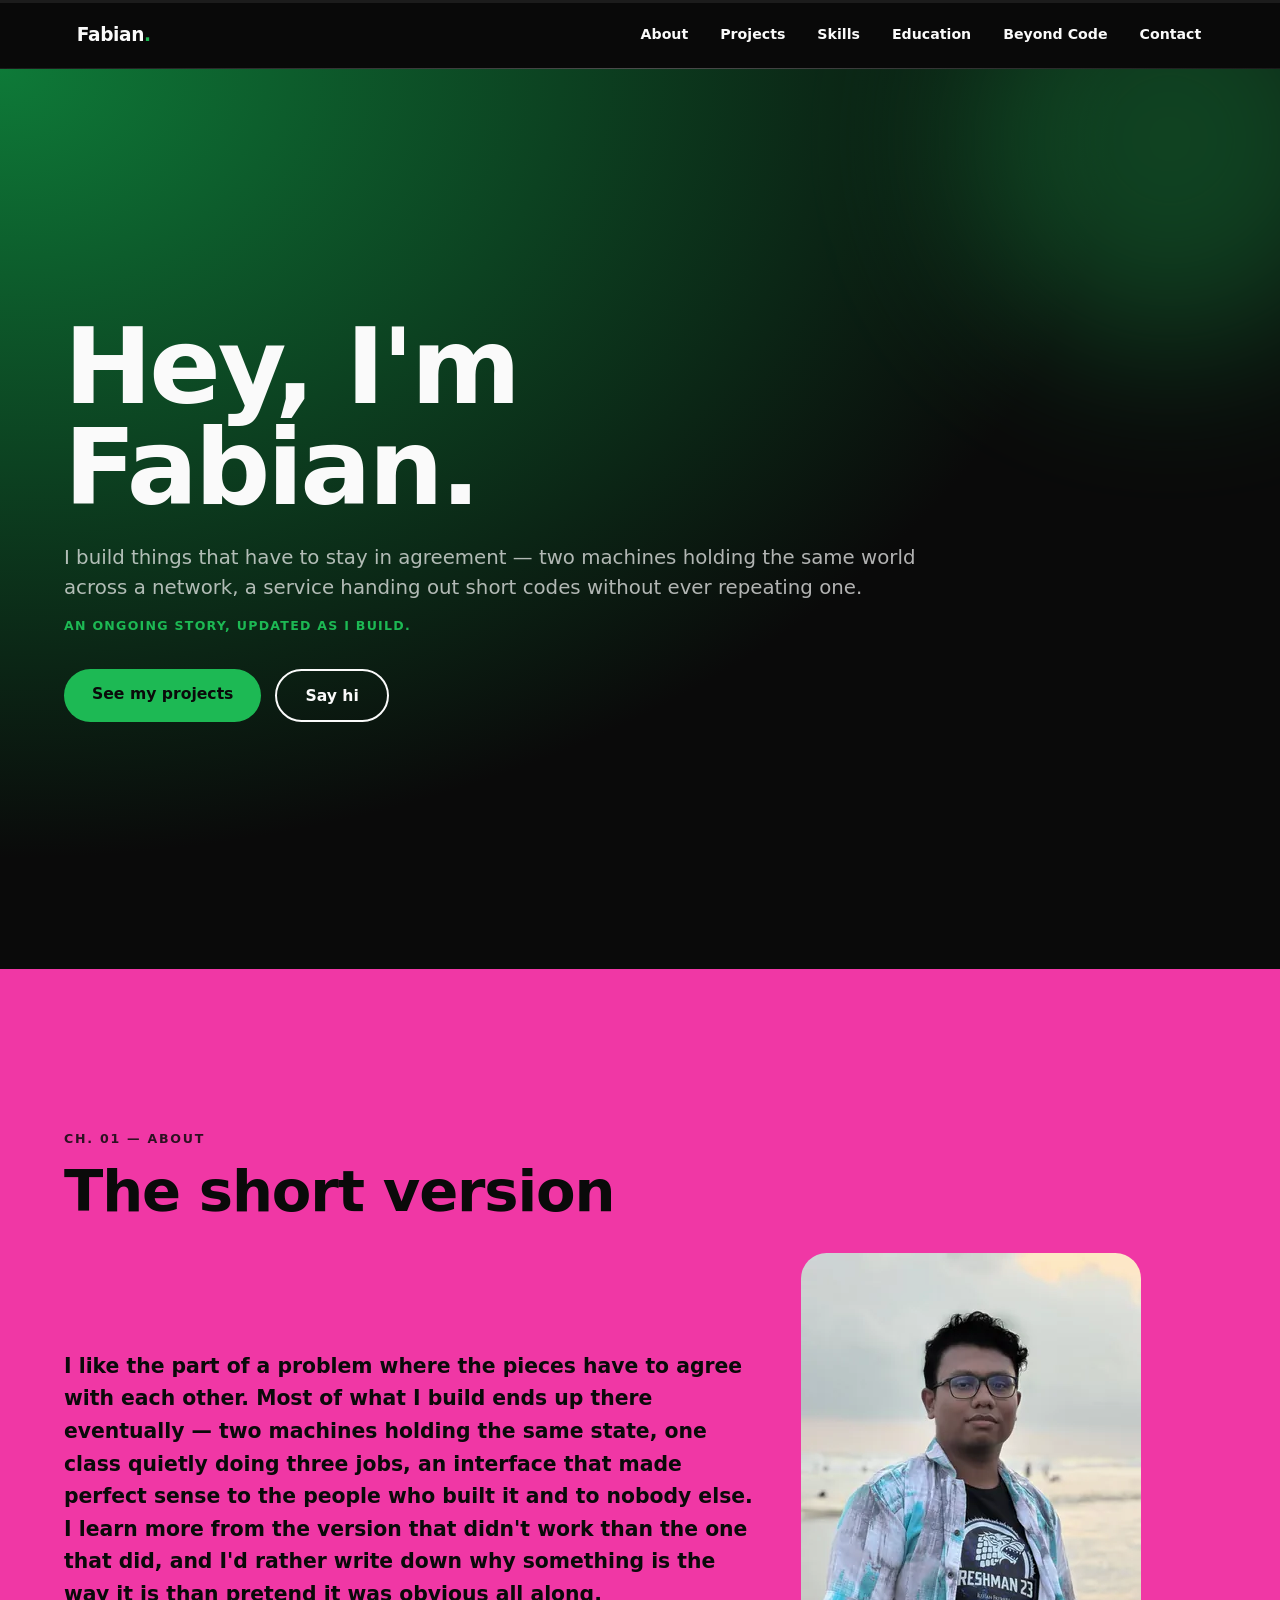
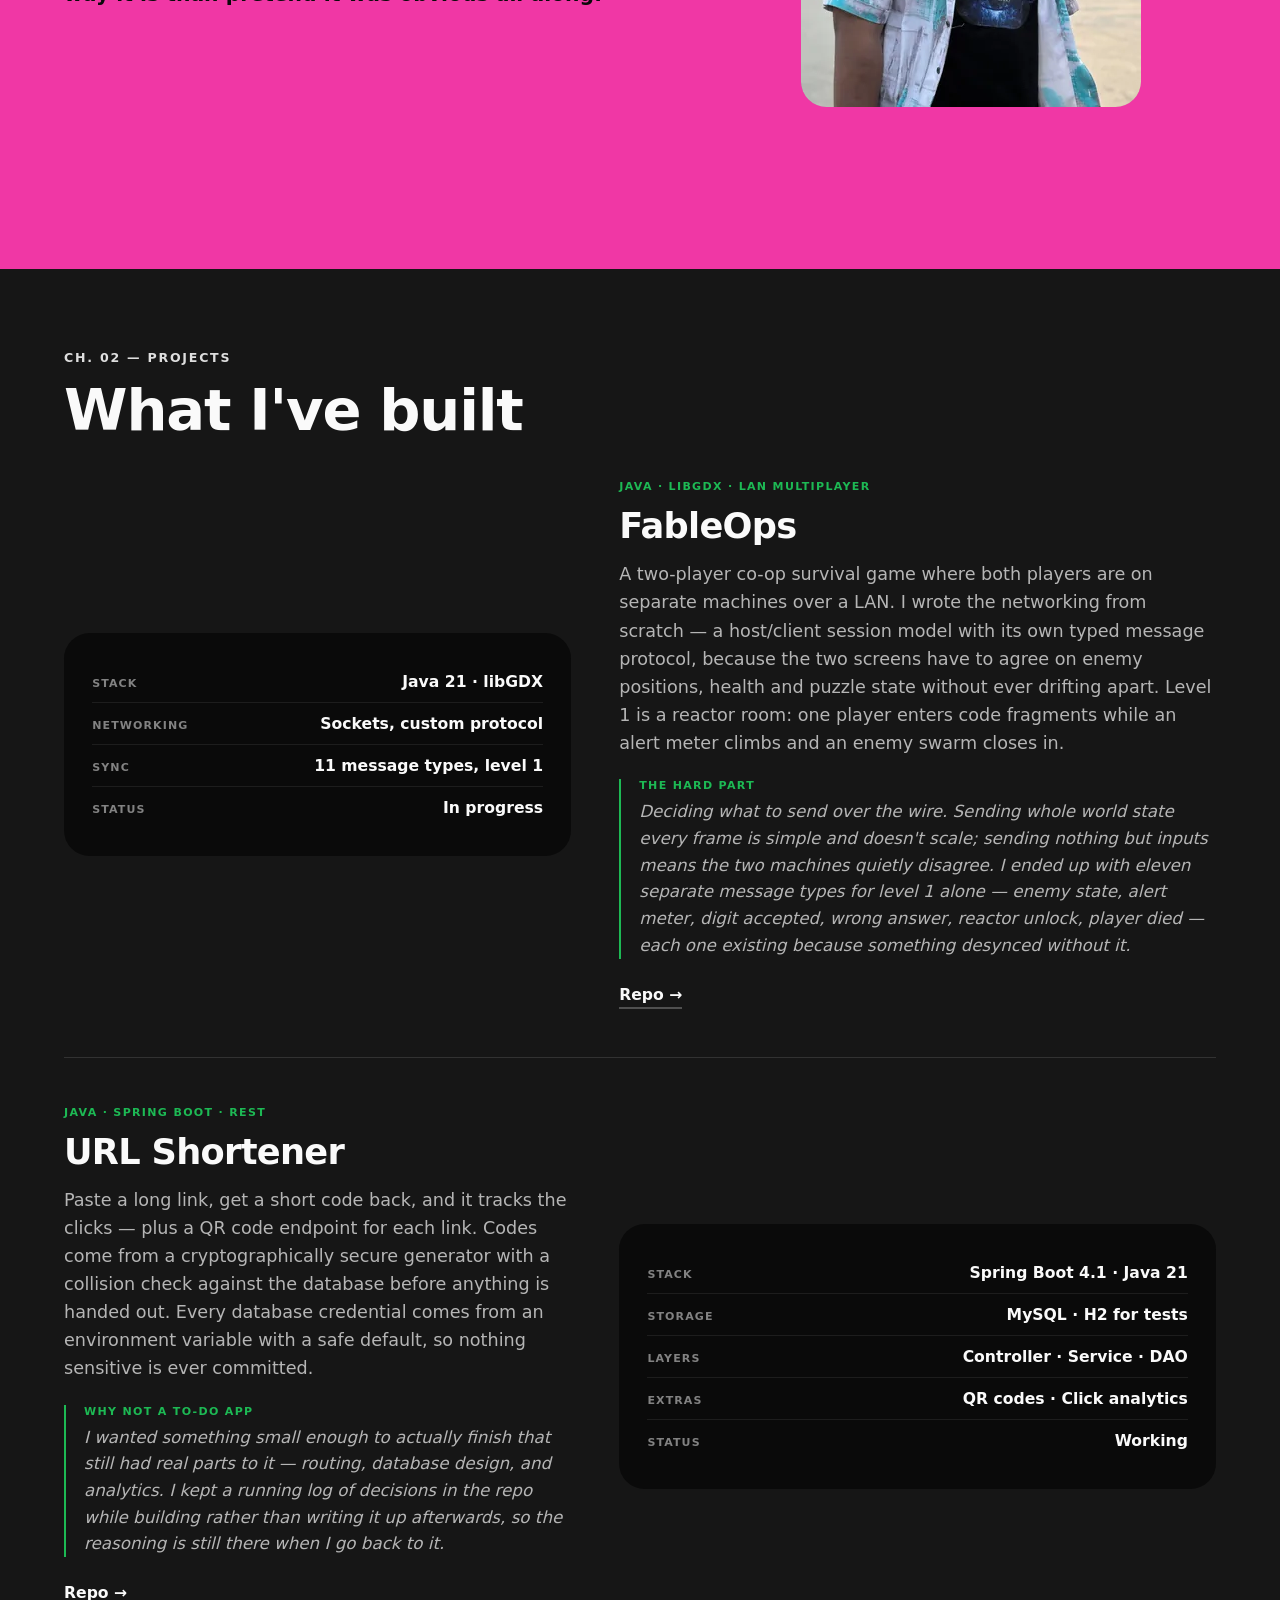
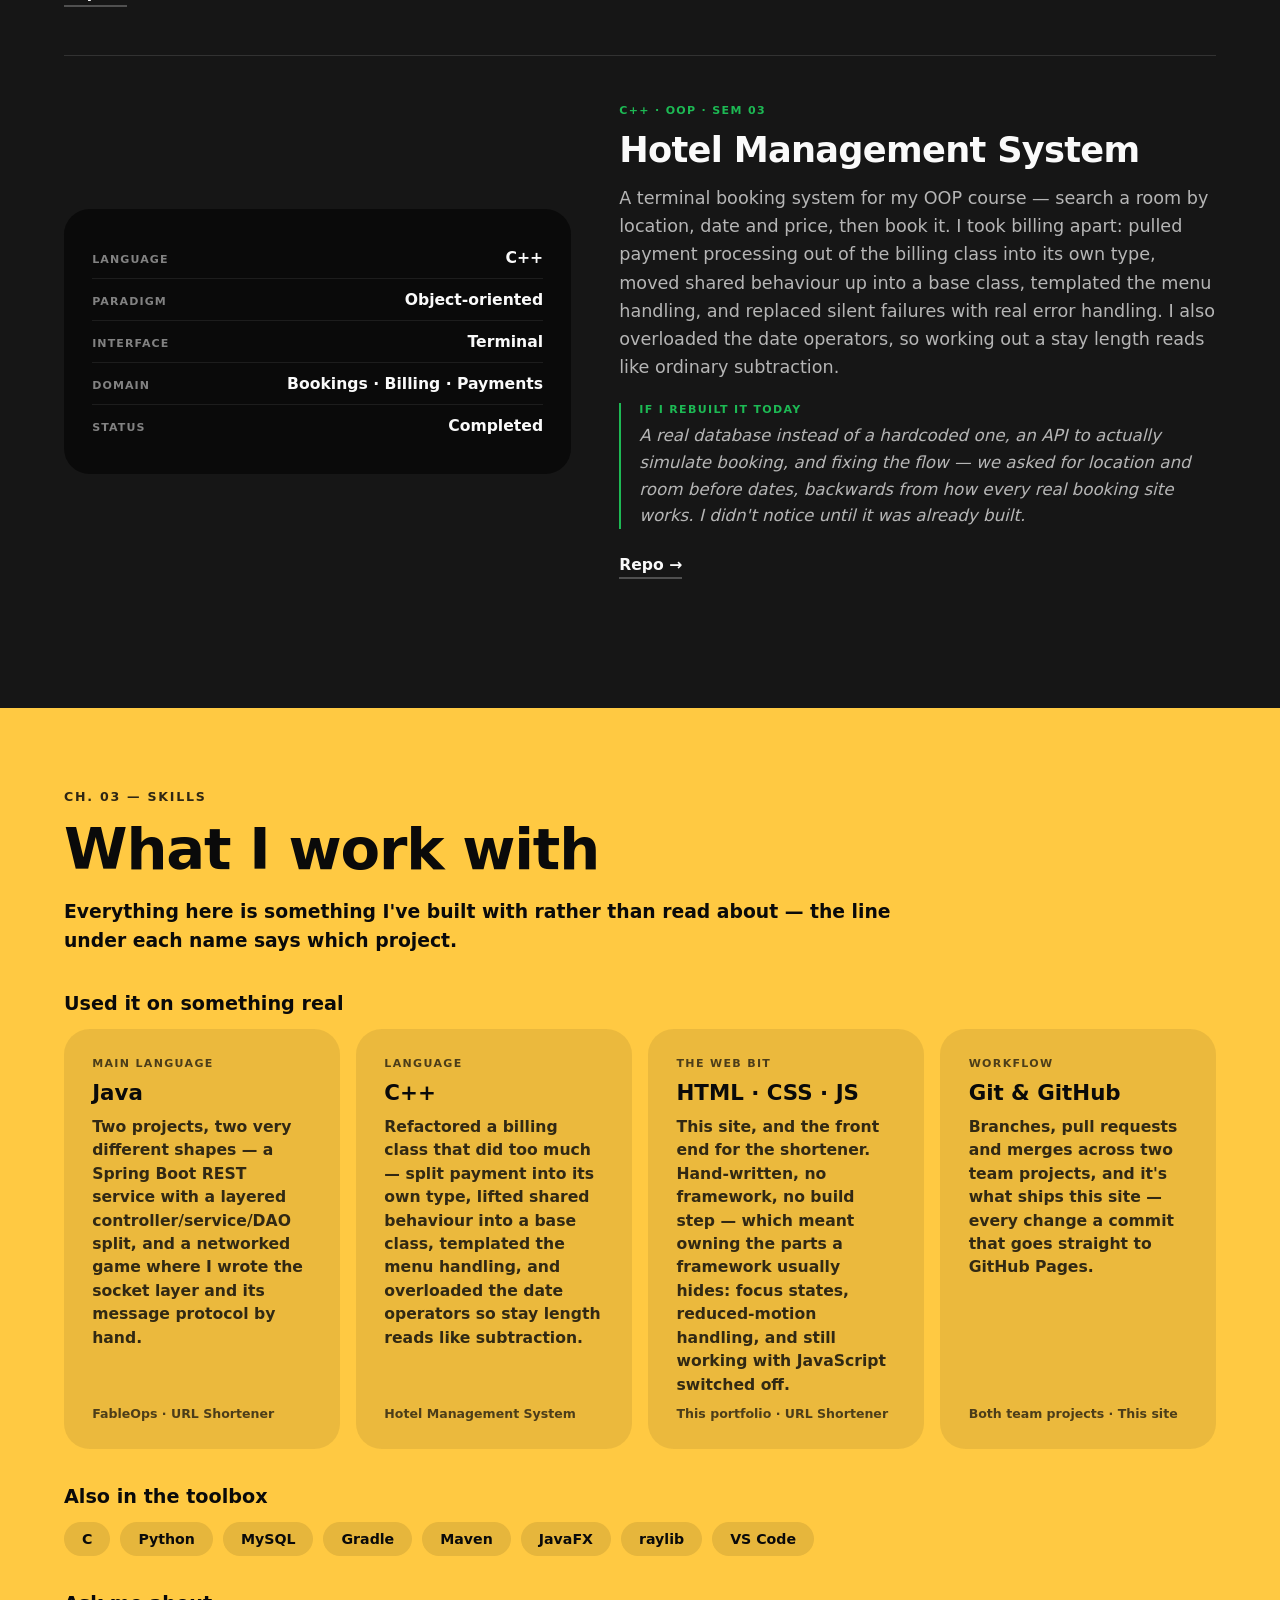
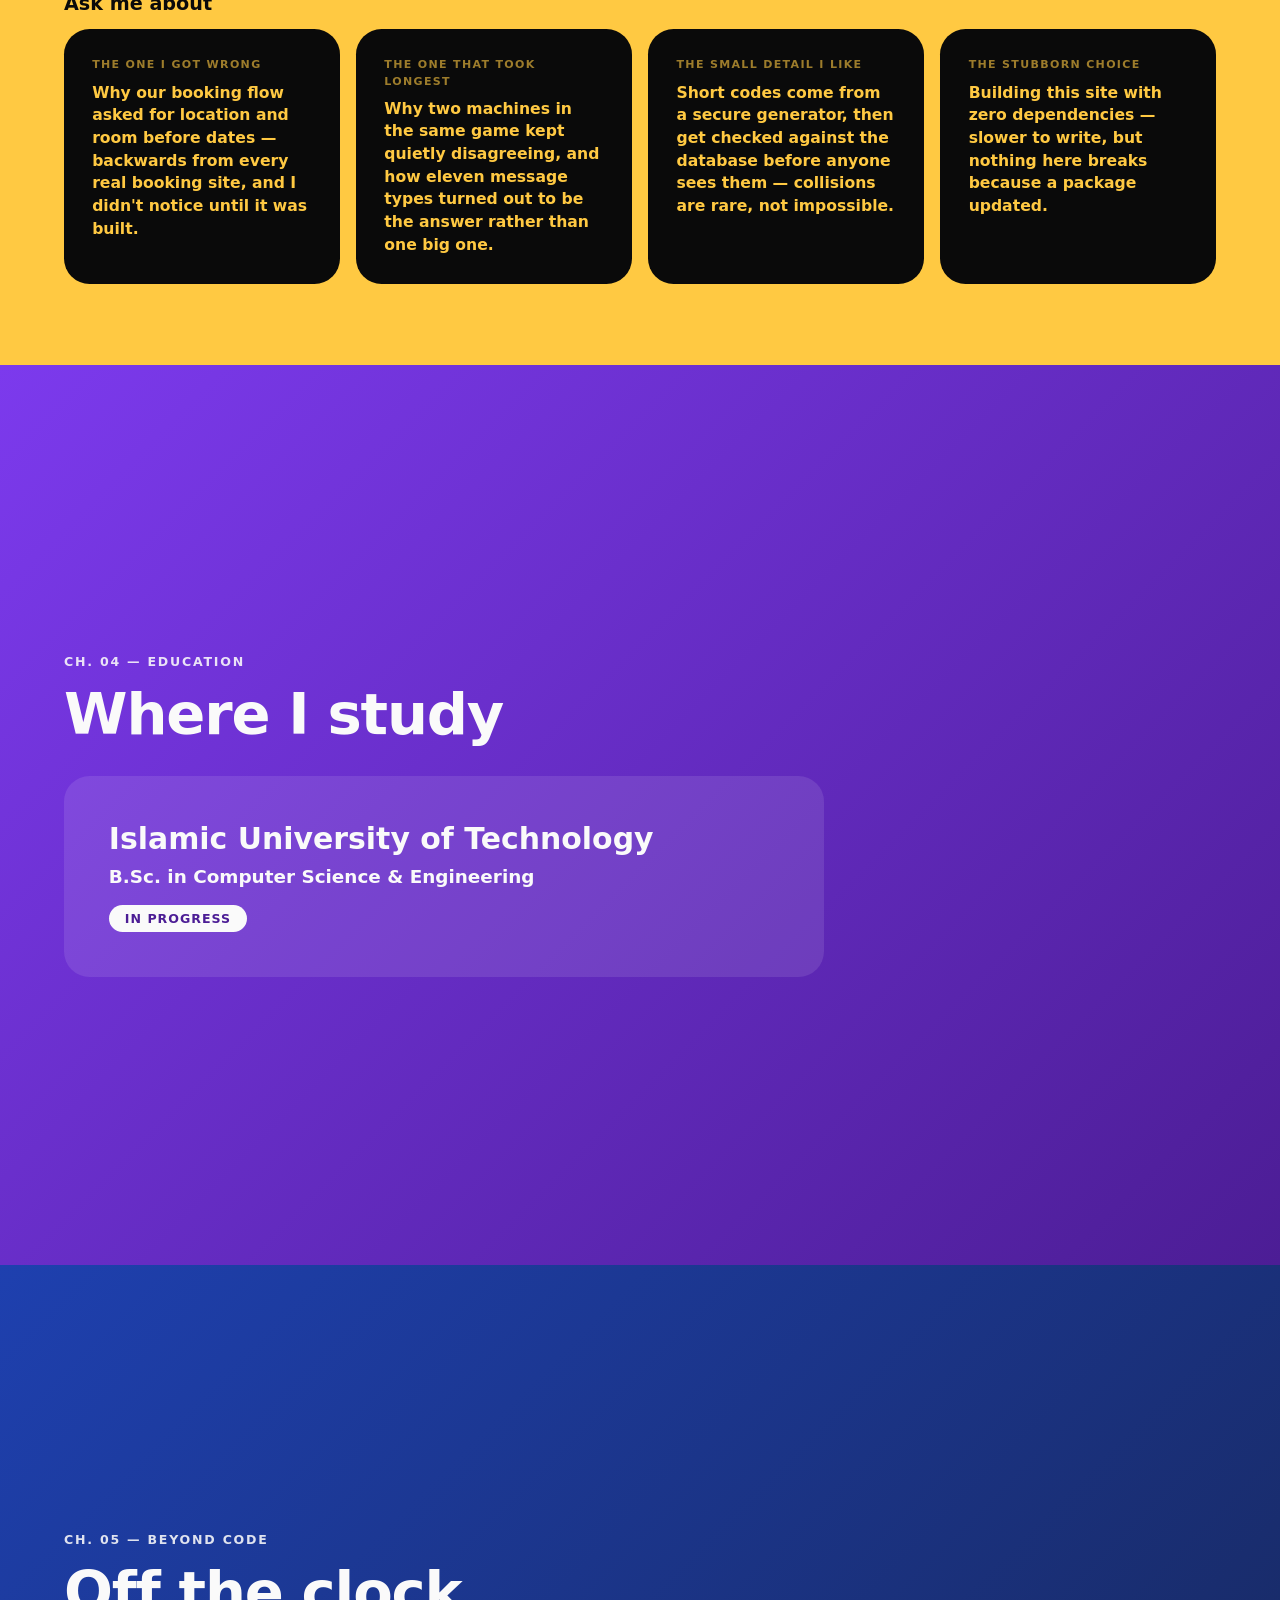
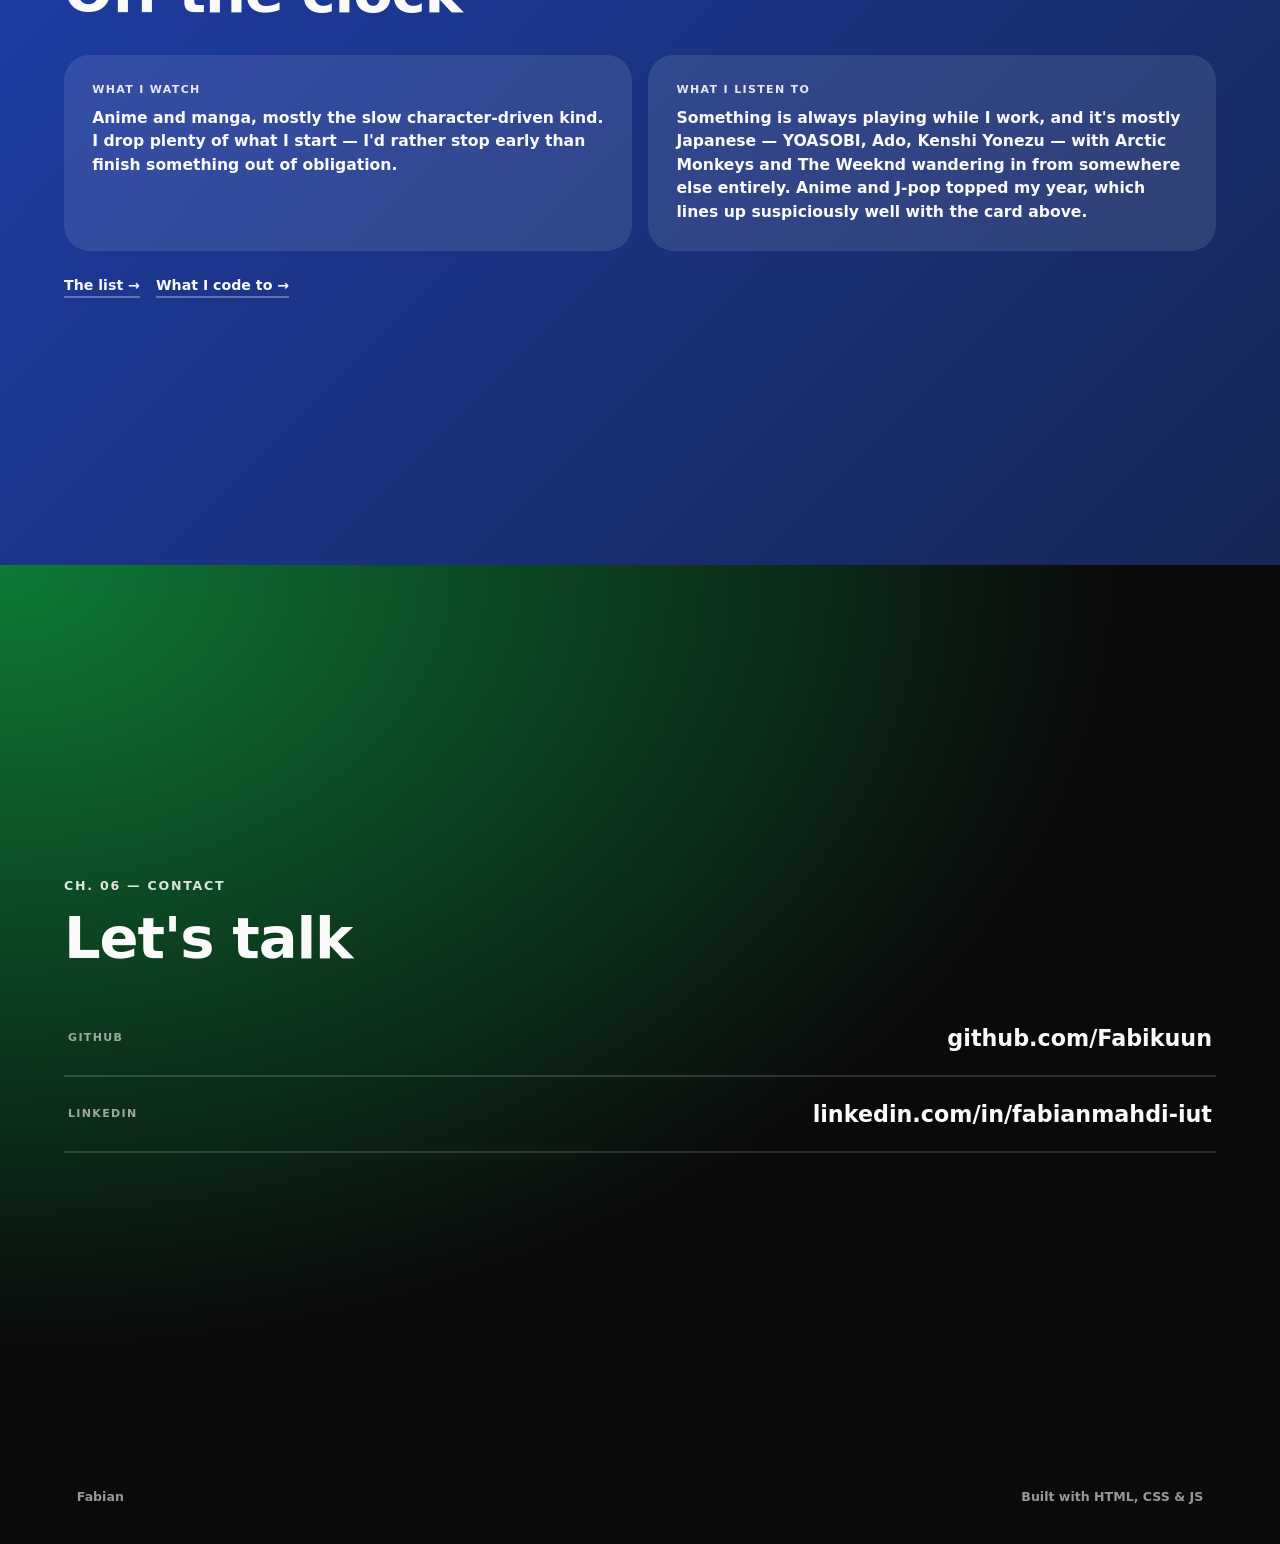
==== commit 5530657c: "Tokenise styles, glass nav, wider container, FableOps rename, split docs" ====
--- a/index.html
+++ b/index.html
@@ -229,8 +229,8 @@
       <p class="eyebrow eyebrow-dark">Ch. 03 — Skills</p>
       <h2 class="big-heading">What I work with</h2>
       <p class="sec-lead">
-        No percentage bars — a bar reading "C++ 85%" would be a number I made up.
-        Here's where each one actually got used.
+        Everything here is something I've built with rather than read about —
+        the line under each name says which project.
       </p>
 
       <h3 class="skills-sub">Used it on something real</h3>
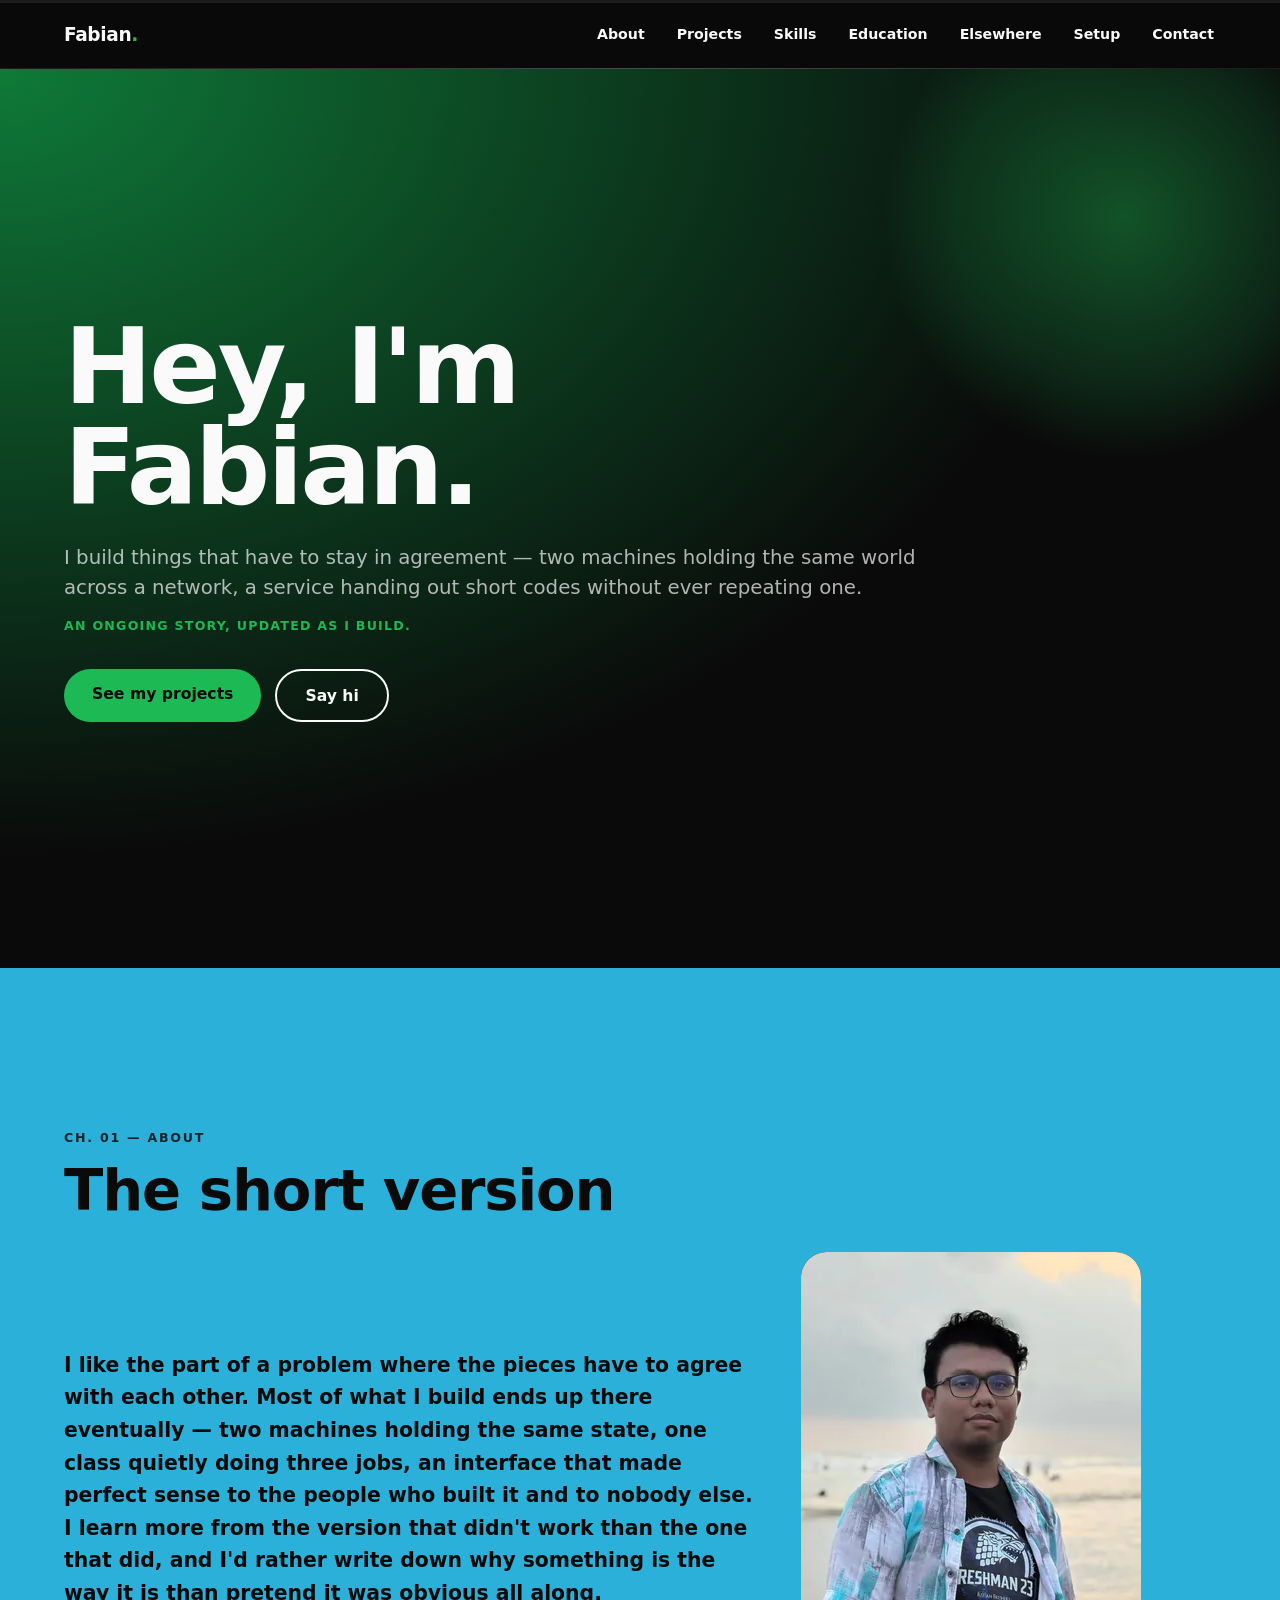
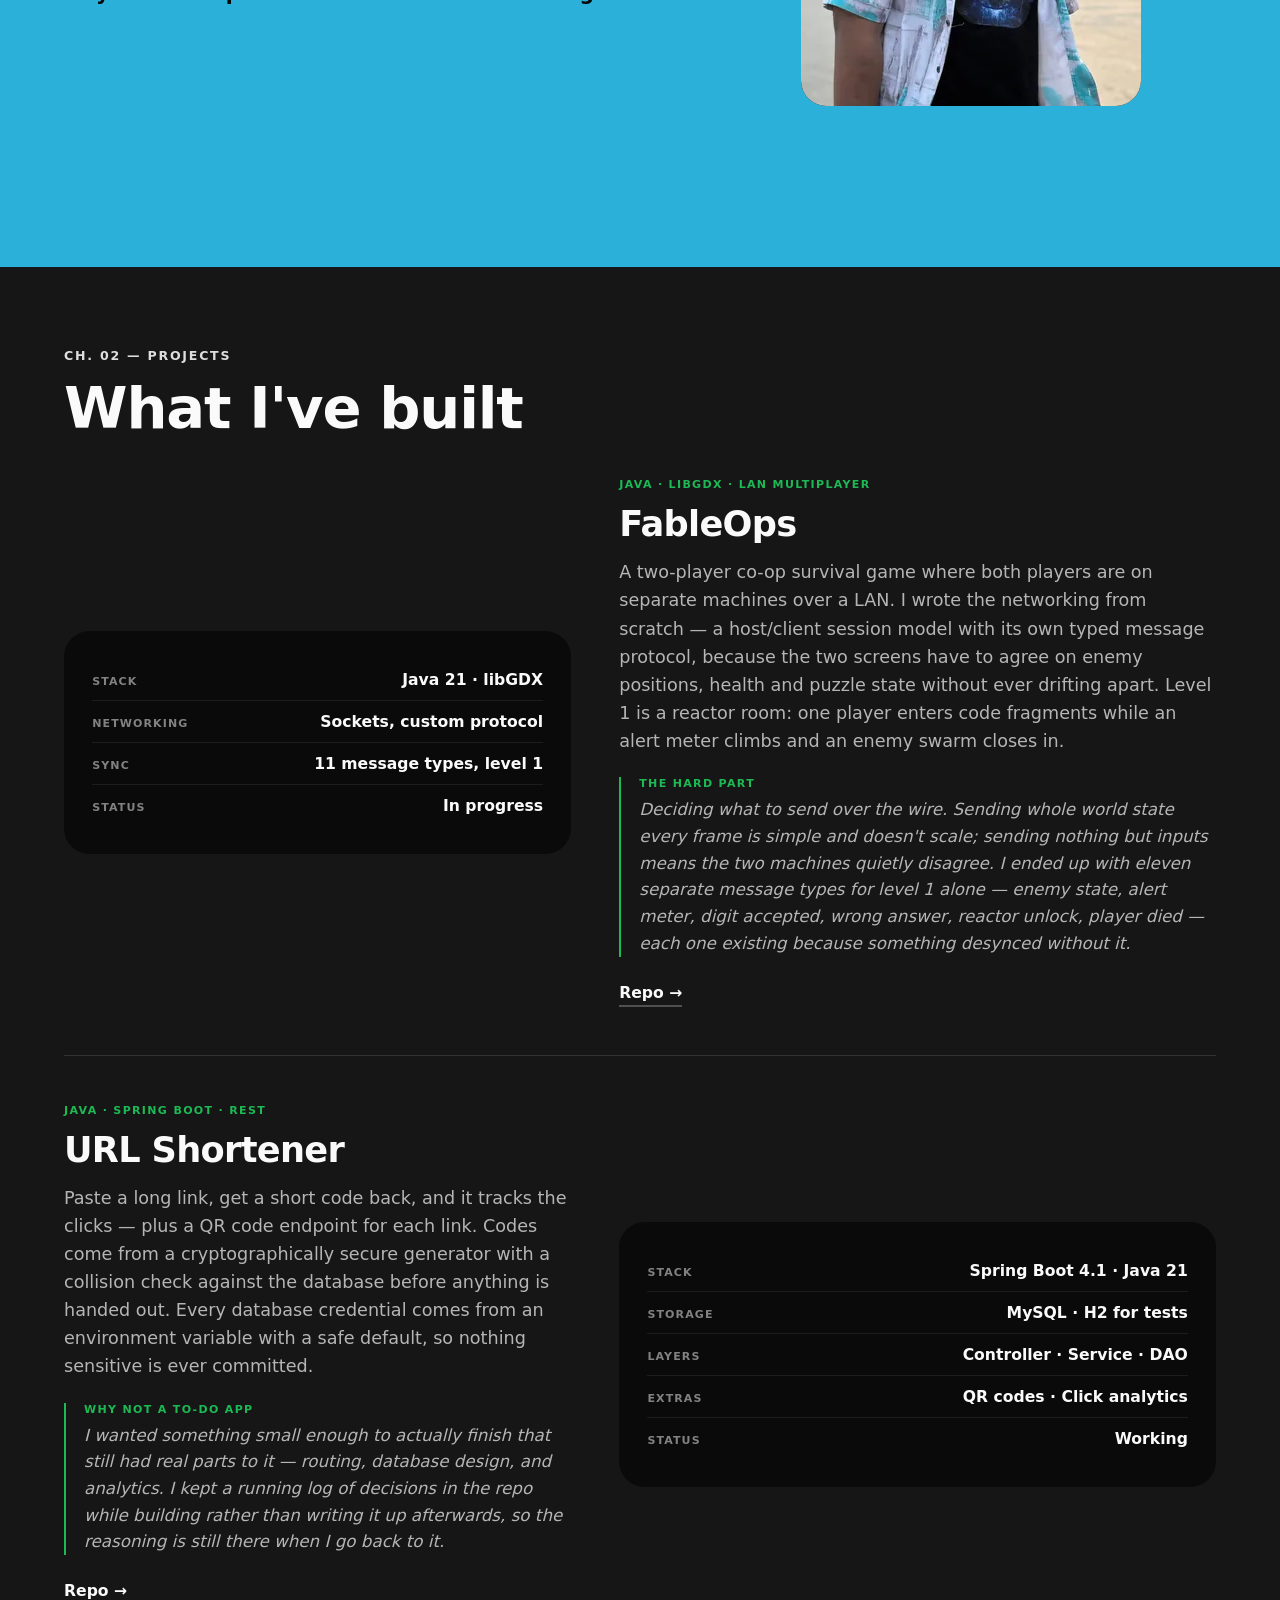
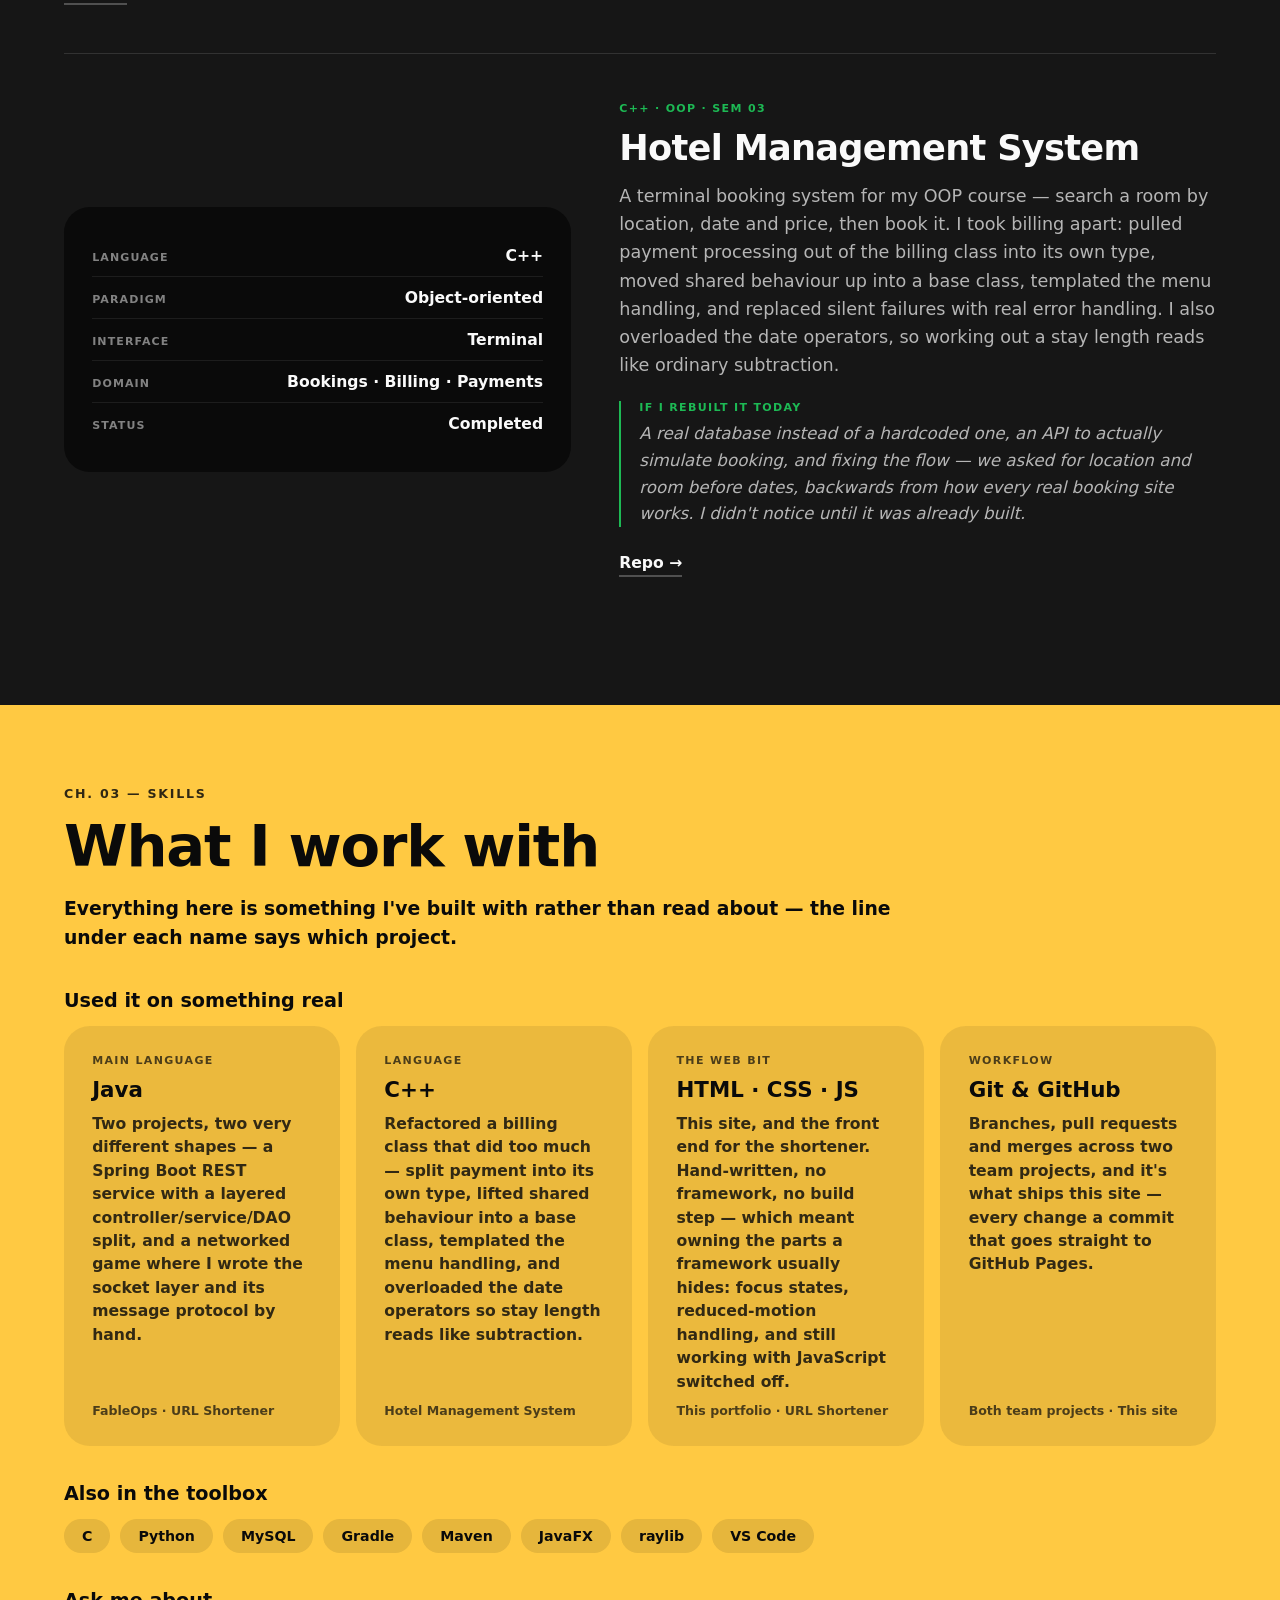
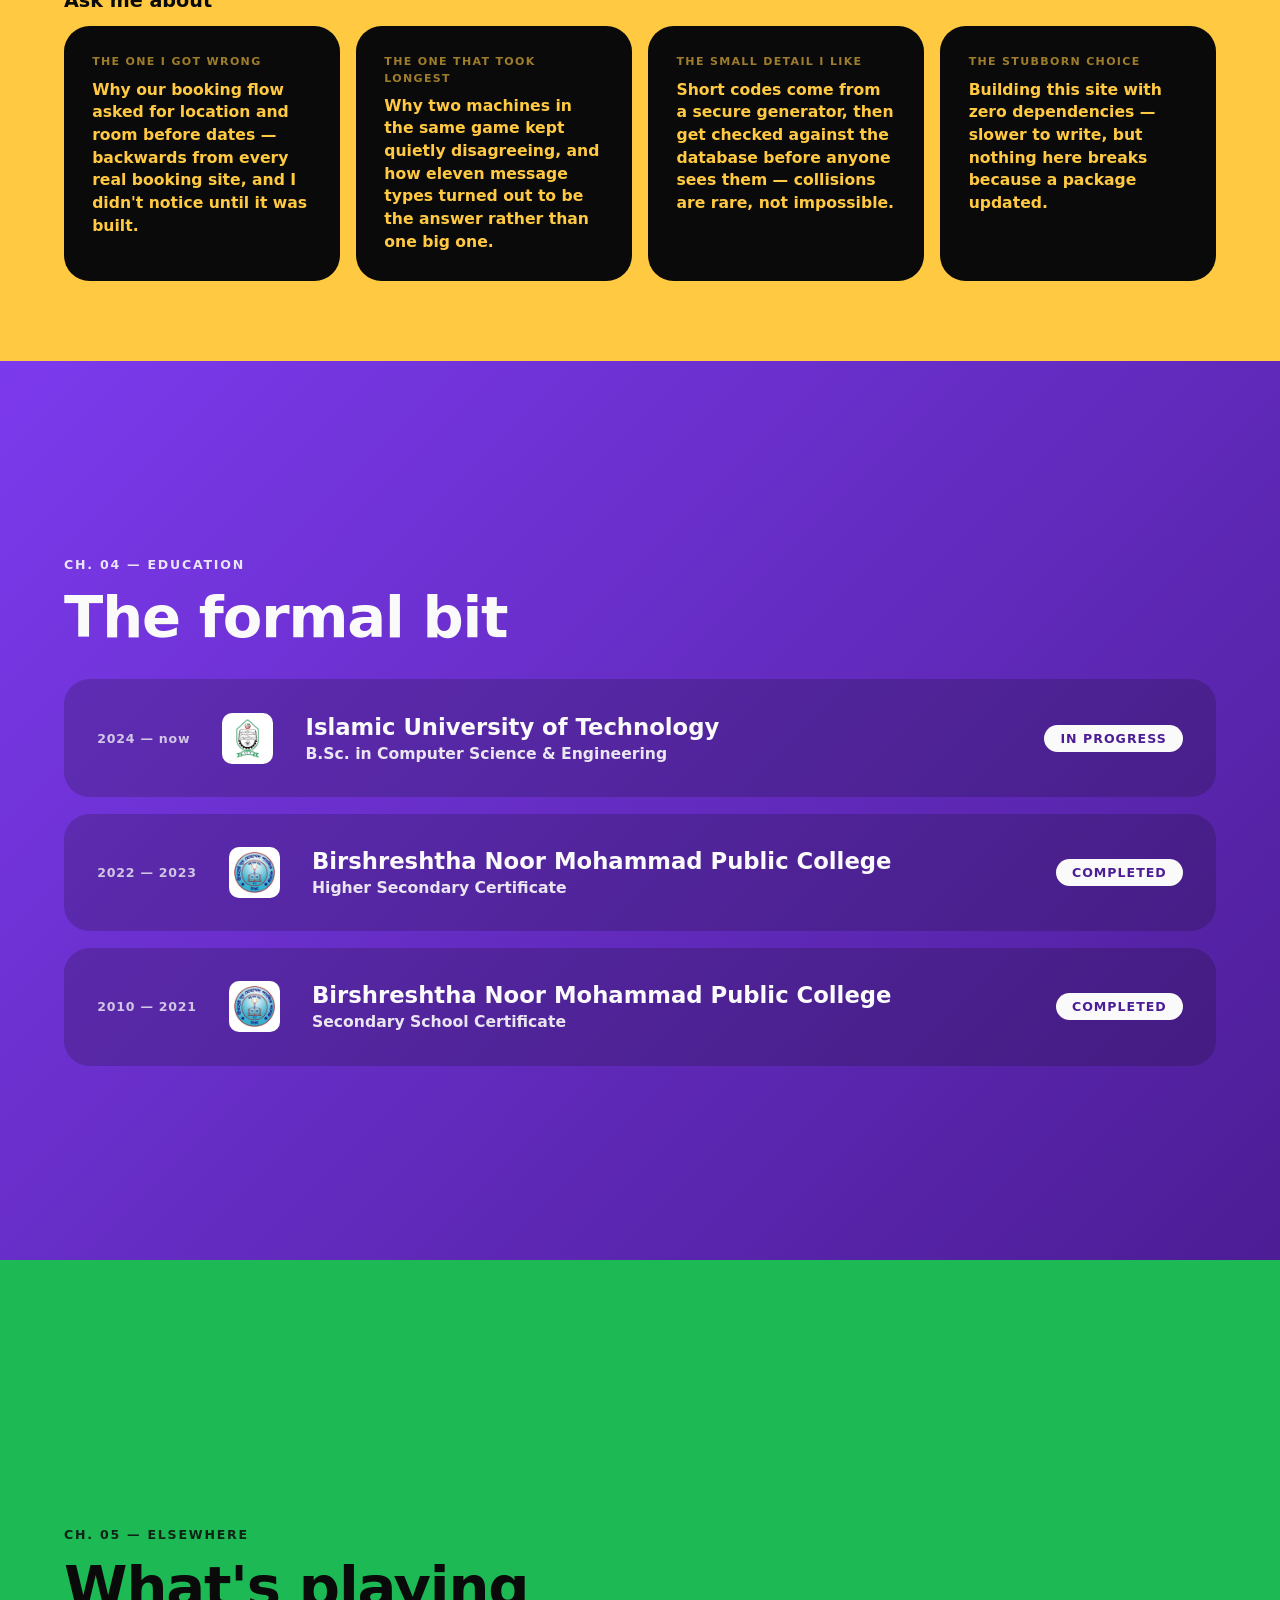
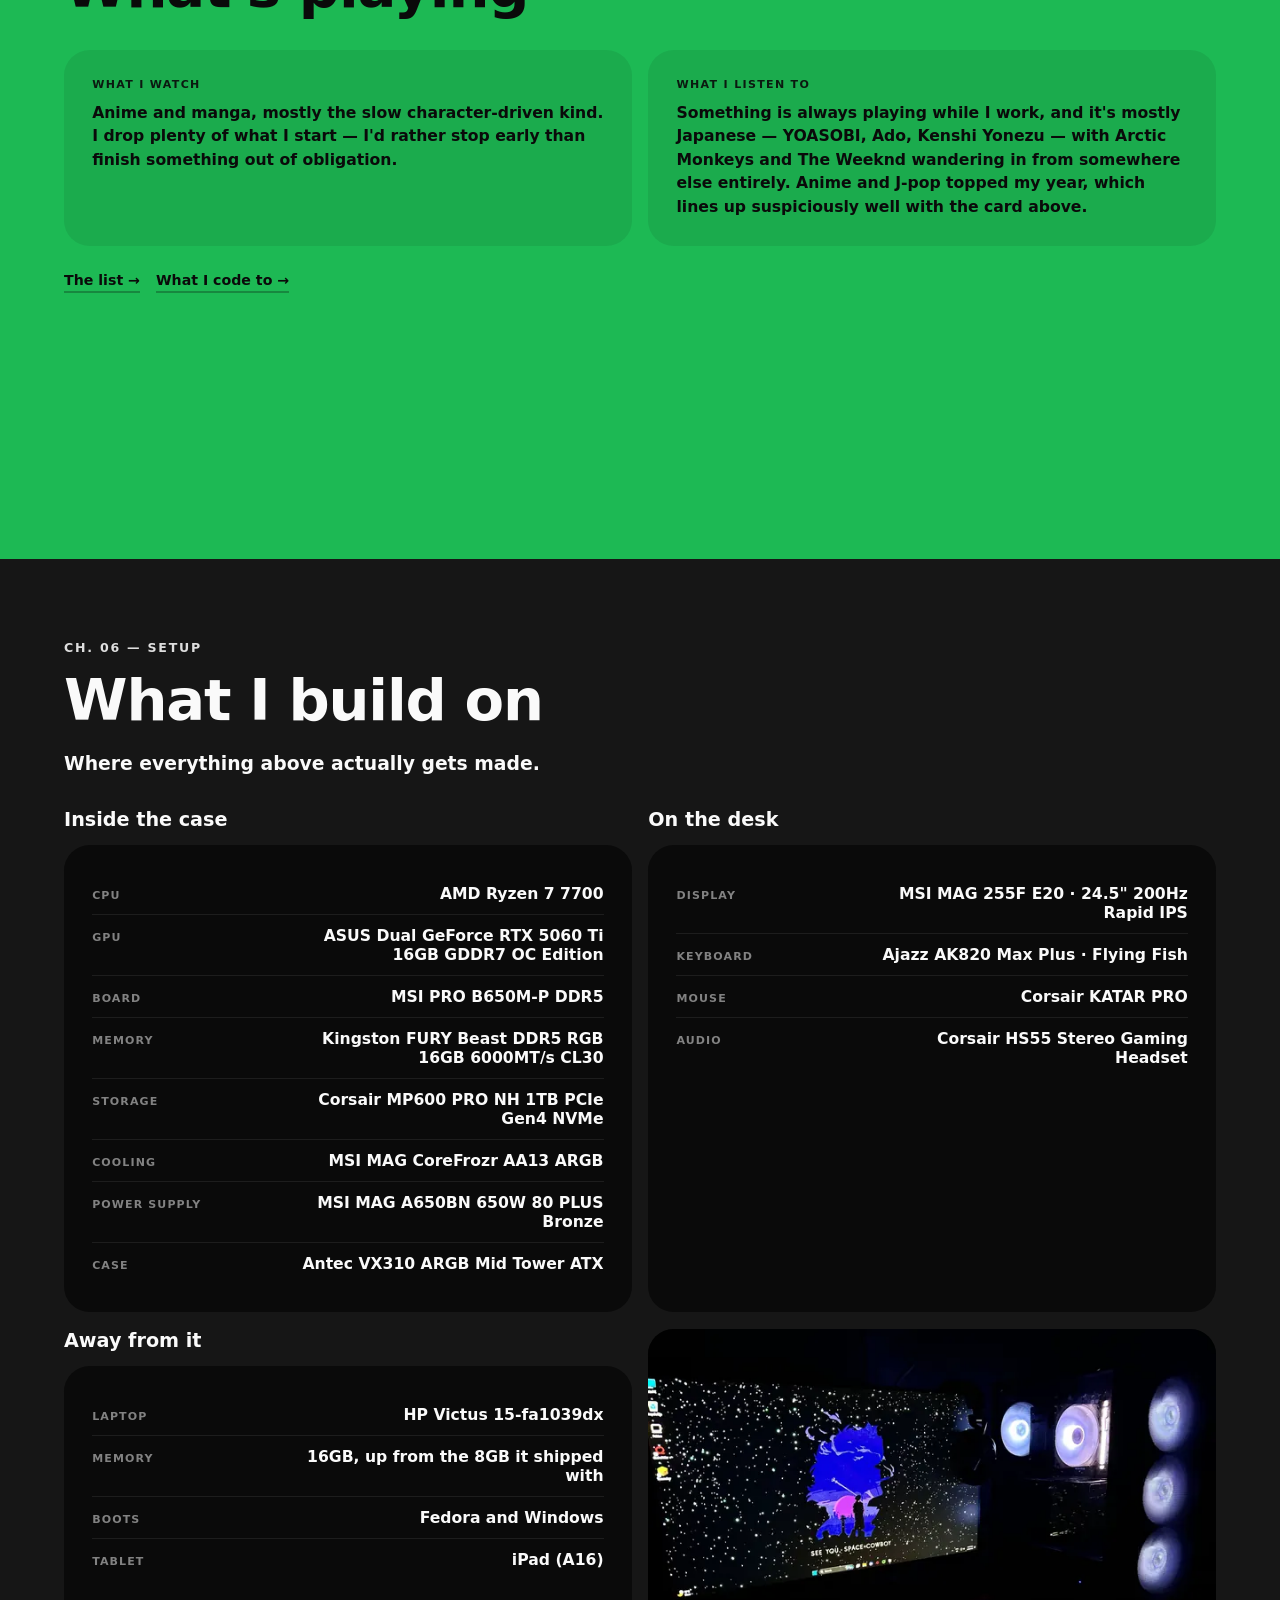
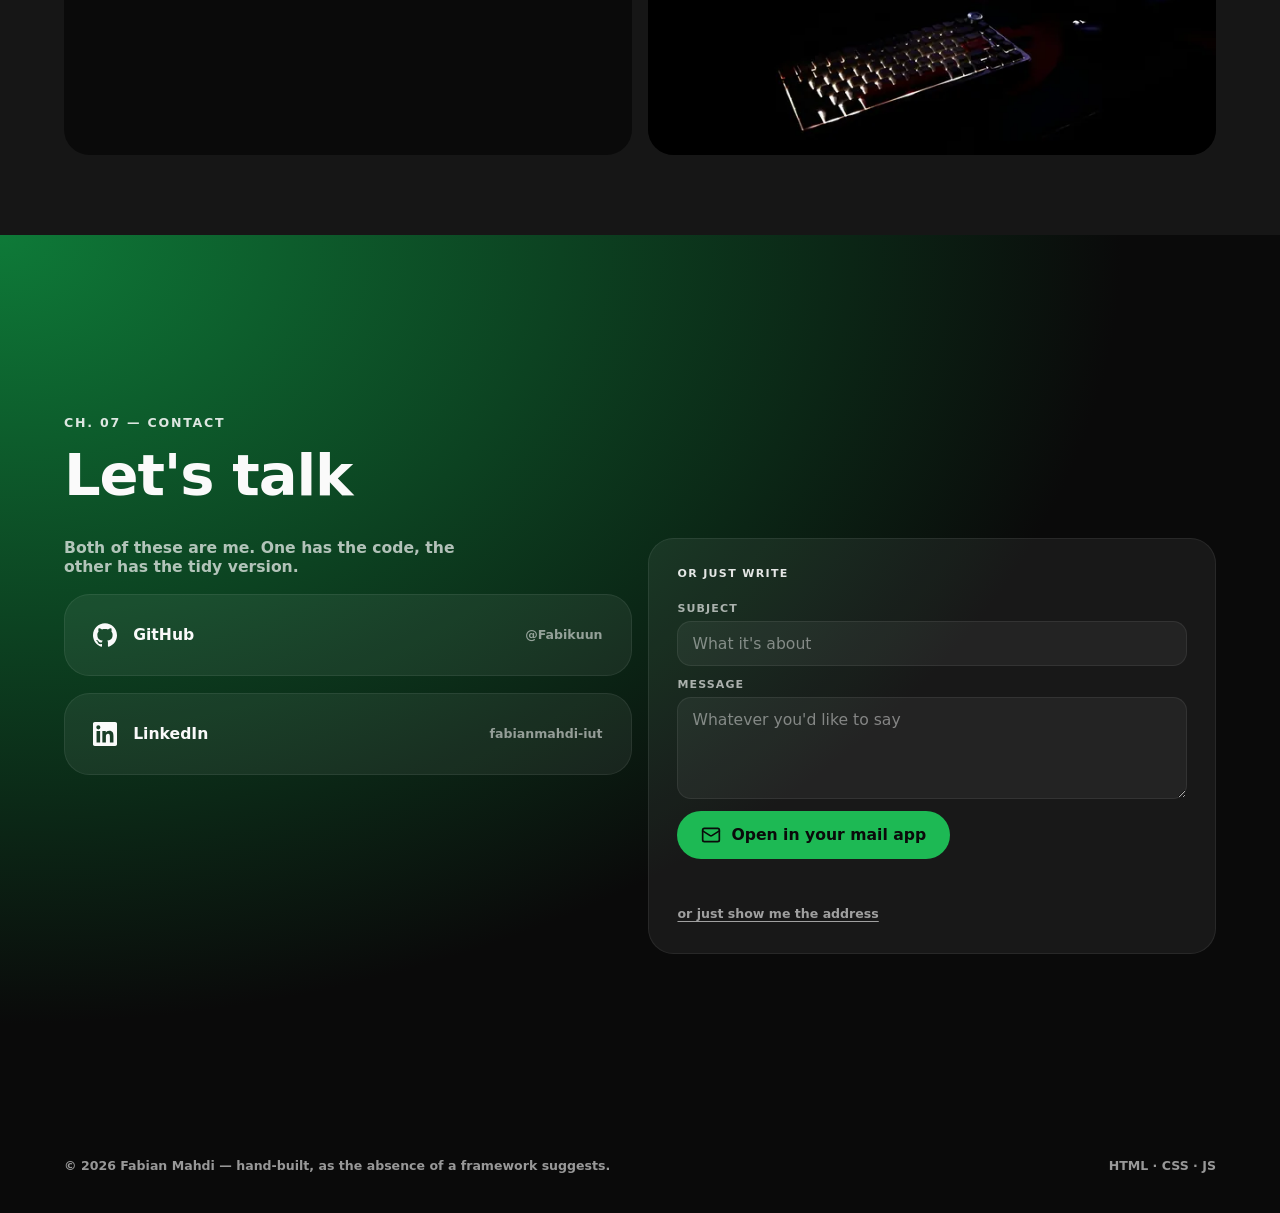
==== commit 83707bdc: "Contact form, desk photo placement, cleanup" ====
--- a/index.html
+++ b/index.html
@@ -43,7 +43,8 @@
     <li><a href="#projects">Projects</a></li>
     <li><a href="#skills">Skills</a></li>
     <li><a href="#education">Education</a></li>
-    <li><a href="#beyond">Beyond Code</a></li>
+    <li><a href="#beyond">Elsewhere</a></li>
+    <li><a href="#setup">Setup</a></li>
     <li><a href="#contact">Contact</a></li>
   </ul>
   <button class="nav-toggle" id="navToggle" aria-label="Toggle menu" aria-expanded="false" aria-controls="navList">
@@ -70,7 +71,7 @@
 
 <main id="main">
 
-  <section id="about" class="block block-pink">
+  <section id="about" class="block block-sky">
     <div class="block-inner">
       <p class="eyebrow eyebrow-dark">Ch. 01 — About</p>
       <h2 class="big-heading">The short version</h2>
@@ -83,7 +84,7 @@
           that didn't work than the one that did, and I'd rather write down why something
           is the way it is than pretend it was obvious all along.
         </p>
-        <figure class="portrait">
+        <figure class="portrait zoomable">
           <picture>
             <source
               type="image/webp"
@@ -317,19 +318,43 @@
   <section id="education" class="block block-purple">
     <div class="block-inner">
       <p class="eyebrow">Ch. 04 — Education</p>
-      <h2 class="big-heading">Where I study</h2>
-      <div class="edu-card">
-        <h3>Islamic University of Technology</h3>
-        <p>B.Sc. in Computer Science &amp; Engineering</p>
-        <span class="edu-tag">In progress</span>
-      </div>
-    </div>
-  </section>
-
-  <section id="beyond" class="block block-blue">
-    <div class="block-inner">
-      <p class="eyebrow">Ch. 05 — Beyond Code</p>
-      <h2 class="big-heading">Off the clock</h2>
+      <h2 class="big-heading">The formal bit</h2>
+      <ol class="edu-timeline">
+        <li class="edu-row">
+          <span class="edu-year">2024 — now</span>
+          <img class="edu-logo" src="images/logo-iut.webp" alt="" width="192" height="192" loading="lazy" decoding="async">
+          <div class="edu-body">
+            <h3>Islamic University of Technology</h3>
+            <p>B.Sc. in Computer Science &amp; Engineering</p>
+          </div>
+          <span class="edu-tag">In progress</span>
+        </li>
+        <li class="edu-row">
+          <span class="edu-year">2022 — 2023</span>
+          <img class="edu-logo" src="images/logo-bnmpc.webp" alt="" width="192" height="192" loading="lazy" decoding="async">
+          <div class="edu-body">
+            <h3>Birshreshtha Noor Mohammad Public College</h3>
+            <p>Higher Secondary Certificate</p>
+          </div>
+          <span class="edu-tag">Completed</span>
+        </li>
+        <li class="edu-row">
+          <span class="edu-year">2010 — 2021</span>
+          <img class="edu-logo" src="images/logo-bnmpc.webp" alt="" width="192" height="192" loading="lazy" decoding="async">
+          <div class="edu-body">
+            <h3>Birshreshtha Noor Mohammad Public College</h3>
+            <p>Secondary School Certificate</p>
+          </div>
+          <span class="edu-tag">Completed</span>
+        </li>
+      </ol>
+    </div>
+  </section>
+
+  <section id="beyond" class="block block-green">
+    <div class="block-inner">
+      <p class="eyebrow eyebrow-dark">Ch. 05 — Elsewhere</p>
+      <h2 class="big-heading">What's playing</h2>
       <div class="note-grid">
         <div class="note-card">
           <span class="note-label">What I watch</span>
@@ -355,13 +380,123 @@
     </div>
   </section>
 
+  <section id="setup" class="block block-dark">
+    <div class="block-inner">
+      <p class="eyebrow">Ch. 06 — Setup</p>
+      <h2 class="big-heading">What I build on</h2>
+      <p class="sec-lead">
+        Where everything above actually gets made.
+      </p>
+
+
+      <div class="setup-grid">
+
+        <div class="setup-col">
+          <h3 class="skills-sub">Inside the case</h3>
+          <div class="spec-panel">
+            <div class="spec-row"><span class="spec-key">CPU</span><span class="spec-val">AMD Ryzen 7 7700</span></div>
+            <div class="spec-row"><span class="spec-key">GPU</span><span class="spec-val">ASUS Dual GeForce RTX 5060 Ti 16GB GDDR7 OC Edition</span></div>
+            <div class="spec-row"><span class="spec-key">Board</span><span class="spec-val">MSI PRO B650M-P DDR5</span></div>
+            <div class="spec-row"><span class="spec-key">Memory</span><span class="spec-val">Kingston FURY Beast DDR5 RGB 16GB 6000MT/s CL30</span></div>
+            <div class="spec-row"><span class="spec-key">Storage</span><span class="spec-val">Corsair MP600 PRO NH 1TB PCIe Gen4 NVMe</span></div>
+            <div class="spec-row"><span class="spec-key">Cooling</span><span class="spec-val">MSI MAG CoreFrozr AA13 ARGB</span></div>
+            <div class="spec-row"><span class="spec-key">Power supply</span><span class="spec-val">MSI MAG A650BN 650W 80 PLUS Bronze</span></div>
+            <div class="spec-row"><span class="spec-key">Case</span><span class="spec-val">Antec VX310 ARGB Mid Tower ATX</span></div>
+          </div>
+        </div>
+
+        <div class="setup-col">
+          <h3 class="skills-sub">On the desk</h3>
+          <div class="spec-panel">
+            <div class="spec-row"><span class="spec-key">Display</span><span class="spec-val">MSI MAG 255F E20 · 24.5" 200Hz Rapid IPS</span></div>
+            <div class="spec-row"><span class="spec-key">Keyboard</span><span class="spec-val">Ajazz AK820 Max Plus · Flying Fish</span></div>
+            <div class="spec-row"><span class="spec-key">Mouse</span><span class="spec-val">Corsair KATAR PRO</span></div>
+            <div class="spec-row"><span class="spec-key">Audio</span><span class="spec-val">Corsair HS55 Stereo Gaming Headset</span></div>
+          </div>
+        </div>
+
+        <div class="setup-col">
+          <h3 class="skills-sub">Away from it</h3>
+          <div class="spec-panel">
+            <div class="spec-row"><span class="spec-key">Laptop</span><span class="spec-val">HP Victus 15-fa1039dx</span></div>
+            <div class="spec-row"><span class="spec-key">Memory</span><span class="spec-val">16GB, up from the 8GB it shipped with</span></div>
+            <div class="spec-row"><span class="spec-key">Boots</span><span class="spec-val">Fedora and Windows</span></div>
+            <div class="spec-row"><span class="spec-key">Tablet</span><span class="spec-val">iPad (A16)</span></div>
+          </div>
+        </div>
+
+        <figure class="desk-shot zoomable">
+        <picture>
+          <source type="image/webp"
+                  srcset="images/desk-640.webp 640w, images/desk-1240.webp 1240w, images/desk-1860.webp 1860w"
+                  sizes="(max-width: 820px) 92vw, min(580px, 46vw)">
+          <img src="images/desk-1240.jpg"
+               srcset="images/desk-640.jpg 640w, images/desk-1240.jpg 1240w, images/desk-1860.jpg 1860w"
+               sizes="(max-width: 820px) 92vw, min(580px, 46vw)"
+               alt="My desk at night: monitor, tower and keyboard lit by the case fans"
+               width="1240" height="930" loading="lazy" decoding="async">
+        </picture>
+        </figure>
+
+      </div>
+    </div>
+  </section>
+
   <section id="contact" class="block block-hero">
     <div class="block-inner">
-      <p class="eyebrow">Ch. 06 — Contact</p>
+      <p class="eyebrow">Ch. 07 — Contact</p>
       <h2 class="big-heading">Let's talk</h2>
-      <div class="contact-links">
-        <a href="https://github.com/Fabikuun" target="_blank" rel="noopener noreferrer" class="contact-link"><span>GitHub</span><strong>github.com/Fabikuun</strong></a>
-        <a href="https://www.linkedin.com/in/fabianmahdi-iut/" target="_blank" rel="noopener noreferrer" class="contact-link"><span>LinkedIn</span><strong>linkedin.com/in/fabianmahdi-iut</strong></a>
+      <div class="contact-grid">
+
+        <div class="contact-social">
+          <p class="contact-lead">Both of these are me. One has the code, the other has the tidy version.</p>
+          <div class="social-row">
+            <a class="social-btn" href="https://github.com/Fabikuun" target="_blank" rel="noopener noreferrer">
+              <svg viewBox="0 0 24 24" width="24" height="24" fill="currentColor" aria-hidden="true"><path d="M12 .297c-6.63 0-12 5.373-12 12 0 5.303 3.438 9.8 8.205 11.385.6.113.82-.258.82-.577 0-.285-.01-1.04-.015-2.04-3.338.724-4.042-1.61-4.042-1.61C4.422 18.07 3.633 17.7 3.633 17.7c-1.087-.744.084-.729.084-.729 1.205.084 1.838 1.236 1.838 1.236 1.07 1.835 2.809 1.305 3.495.998.108-.776.417-1.305.76-1.605-2.665-.3-5.466-1.332-5.466-5.93 0-1.31.465-2.38 1.235-3.22-.135-.303-.54-1.523.105-3.176 0 0 1.005-.322 3.3 1.23.96-.267 1.98-.399 3-.405 1.02.006 2.04.138 3 .405 2.28-1.552 3.285-1.23 3.285-1.23.645 1.653.24 2.873.12 3.176.765.84 1.23 1.91 1.23 3.22 0 4.61-2.805 5.625-5.475 5.92.42.36.81 1.096.81 2.22 0 1.606-.015 2.896-.015 3.286 0 .315.21.69.825.57C20.565 22.092 24 17.592 24 12.297c0-6.627-5.373-12-12-12"/></svg>
+              <span class="social-name">GitHub</span>
+              <span class="social-handle">@Fabikuun</span>
+            </a>
+            <a class="social-btn" href="https://www.linkedin.com/in/fabianmahdi-iut/" target="_blank" rel="noopener noreferrer">
+              <svg viewBox="0 0 24 24" width="24" height="24" fill="currentColor" aria-hidden="true"><path d="M20.447 20.452h-3.554v-5.569c0-1.328-.027-3.037-1.852-3.037-1.853 0-2.136 1.445-2.136 2.939v5.667H9.351V9h3.414v1.561h.046c.477-.9 1.637-1.85 3.37-1.85 3.601 0 4.267 2.37 4.267 5.455v6.286zM5.337 7.433a2.062 2.062 0 1 1 0-4.125 2.062 2.062 0 0 1 0 4.125zm1.782 13.019H3.555V9h3.564v11.452zM22.225 0H1.771C.792 0 0 .774 0 1.729v20.542C0 23.227.792 24 1.771 24h20.451C23.2 24 24 23.227 24 22.271V1.729C24 .774 23.2 0 22.222 0h.003z"/></svg>
+              <span class="social-name">LinkedIn</span>
+              <span class="social-handle">fabianmahdi-iut</span>
+            </a>
+          </div>
+        </div>
+
+        <form class="contact-mail" id="mailForm" novalidate
+              data-user="fabianmahdi" data-domain="iut-dhaka.edu">
+          <span class="note-label">Or just write</span>
+
+          <div class="form-field">
+            <label for="mf-subject">Subject</label>
+            <input type="text" id="mf-subject" name="subject" autocomplete="off"
+                   placeholder="What it's about" aria-describedby="mf-subject-err">
+            <p class="form-error" id="mf-subject-err" hidden>Give it a subject so I know what I'm opening.</p>
+          </div>
+
+          <div class="form-field">
+            <label for="mf-message">Message</label>
+            <textarea id="mf-message" name="message" rows="4"
+                      placeholder="Whatever you'd like to say" aria-describedby="mf-message-err"></textarea>
+            <p class="form-error" id="mf-message-err" hidden>A message would help.</p>
+          </div>
+
+          <button type="submit" class="mail-btn">
+            <svg viewBox="0 0 24 24" width="20" height="20" fill="none" stroke="currentColor"
+                 stroke-width="2" stroke-linecap="round" stroke-linejoin="round" aria-hidden="true">
+              <rect x="2" y="4" width="20" height="16" rx="2"/><path d="m22 7-8.97 5.7a1.94 1.94 0 0 1-2.06 0L2 7"/>
+            </svg>
+            <span>Open in your mail app</span>
+          </button>
+
+          <p class="form-status" id="mf-status" role="status" aria-live="polite"></p>
+
+          <button type="button" class="mail-plain" id="mailReveal">
+            <span id="mailRevealText">or just show me the address</span>
+          </button>
+        </form>
+
       </div>
     </div>
   </section>
@@ -369,8 +504,8 @@
 </main>
 
 <footer class="site-footer">
-  <span>Fabian</span>
-  <span>Built with HTML, CSS &amp; JS</span>
+  <span>© 2026 Fabian Mahdi — hand-built, as the absence of a framework suggests.</span>
+  <span>HTML · CSS · JS</span>
 </footer>
 
 <script src="script.js" defer></script>
--- a/style.css
+++ b/style.css
@@ -14,6 +14,7 @@
     --green: #1DB954;
     --green-deep: #0E7A38;
     --pink: #F037A5;
+    --sky: #2BB0D9;   /* pulled from the shirt in the portrait */
     --yellow: #FFC942;
     --purple: #7C3AED;
     --purple-deep: #4C1D95;
@@ -73,7 +74,18 @@
 
   * { box-sizing: border-box; margin: 0; padding: 0; }
 
-  html { scroll-behavior: smooth; }
+  /* html needs the background too. Overscrolling past the top or bottom on iOS
+     shows the html canvas, not the body — without this you get a white band
+     flashing above the hero every time the page bounces. */
+  html {
+    background: var(--black);
+    scroll-behavior: smooth;
+    overflow-x: hidden;
+    /* Stops iOS inflating text in landscape and inside in-app webviews, which
+       silently breaks every measure and clamp on the page. */
+    -webkit-text-size-adjust: 100%;
+    text-size-adjust: 100%;
+  }
 
   body {
     background: var(--black);
@@ -81,6 +93,8 @@
     font-family: var(--sans);
     overflow-x: hidden;
     -webkit-font-smoothing: antialiased;
+    /* The grey box iOS paints over anything tappable. */
+    -webkit-tap-highlight-color: transparent;
   }
 
   a { color: inherit; text-decoration: none; }
@@ -89,8 +103,8 @@
     outline: 3px solid var(--white);
     outline-offset: 3px;
   }
-  .block-pink a:focus-visible, .block-yellow a:focus-visible,
-  .block-pink button:focus-visible, .block-yellow button:focus-visible {
+  .block-sky a:focus-visible, .block-yellow a:focus-visible, .block-green a:focus-visible,
+  .block-sky button:focus-visible, .block-yellow button:focus-visible, .block-green button:focus-visible {
     outline-color: var(--black);
   }
 
@@ -121,11 +135,18 @@
     display: flex;
     align-items: center;
     justify-content: space-between;
-    padding: 18px 6vw;
+    padding-block: 18px;
+    padding-inline: max(var(--gutter), env(safe-area-inset-left)) max(var(--gutter), env(safe-area-inset-right));
     background: rgba(10, 10, 10, 0.55);
     -webkit-backdrop-filter: blur(18px) saturate(180%);
     backdrop-filter: blur(18px) saturate(180%);
     border-bottom: 1px solid var(--hairline);
+    /* A sticky element that also blurs what is behind it is the classic source
+       of smearing and trails during momentum scroll on iOS WebKit. Promoting it
+       to its own compositor layer makes the browser redraw it as a unit instead
+       of re-sampling the backdrop against a moving page every frame. */
+    transform: translateZ(0);
+    -webkit-transform: translateZ(0);
   }
   /* The wet edge — a highlight that fades out toward the sides, which is what
      separates "frosted pane" from "grey box". */
@@ -143,6 +164,19 @@
      rectangle with text scrolling through it. They get an opaque bar instead. */
   @supports not ((backdrop-filter: blur(1px)) or (-webkit-backdrop-filter: blur(1px))) {
     .nav { background: rgba(10, 10, 10, 0.94); }
+  }
+
+  /* Phones and tablets do the same job with a smaller radius. Blur cost scales
+     with radius squared, and 18px on a mid-range mobile GPU during momentum
+     scroll is where dropped frames turn into visible tearing. */
+  @media (max-width: 820px), (pointer: coarse) {
+    .nav,
+    .nav ul {
+      -webkit-backdrop-filter: blur(11px) saturate(150%);
+      backdrop-filter: blur(11px) saturate(150%);
+    }
+    .nav { background: rgba(10, 10, 10, 0.7); }
+    .nav ul { background: rgba(10, 10, 10, 0.78); }
   }
 
   /* Some people turn transparency off at OS level; honour it. */
@@ -221,6 +255,12 @@
   .block {
     position: relative;
     overflow: hidden;
+    /* Neighbouring full-bleed sections can leave a hairline gap where their
+       edges land on a fractional device pixel — visible as a flickering line
+       between colours while scrolling. Overlapping them by 1px removes the
+       seam without moving any content. */
+    margin-bottom: -1px;
+    padding-bottom: calc(var(--block-pad) + 1px);
     min-height: 100vh;
     min-height: 100svh;
     display: flex;
@@ -242,25 +282,30 @@
   .block-hero {
     background: radial-gradient(ellipse at top left, var(--green-deep) 0%, var(--black) 62%);
   }
-  .block-pink { background: var(--pink); color: var(--ink); }
+  .block-sky { background: var(--sky); color: var(--ink); }
   .block-dark { background: var(--dark-panel); }
   .block-yellow { background: var(--yellow); color: var(--ink); }
   .block-purple { background: linear-gradient(135deg, var(--purple) 0%, var(--purple-deep) 100%); }
-  /* Light end was #3B82F6: white body copy measured 3.06:1 there even at full
-     opacity, so no text tweak could fix it — the ground had to darken. */
-  .block-blue { background: linear-gradient(135deg, #1E40AF 0%, #172554 100%); }
-
-  /* One static blob in the hero only. It was three animated ones. */
+  /* Spotify green carries ink, not white — white on #1DB954 measures 2.48:1.
+     So this behaves like the yellow section: light ground, dark text. */
+  .block-green { background: var(--green); color: var(--ink); }
+
+  /* Was a 420px circle with filter: blur(80px). A large blur filter inside an
+     overflow:hidden parent is the classic source of iOS repaint artifacts —
+     banding, smearing, and the blur failing to clip on scroll. A radial
+     gradient gives the same soft glow with no filter, no compositing layer,
+     and nothing for the GPU to get wrong. */
   .blob {
     position: absolute;
-    width: 420px;
-    height: 420px;
-    top: -140px;
-    right: -100px;
+    width: min(620px, 90vw);
+    aspect-ratio: 1;
+    top: -18%;
+    right: -12%;
     border-radius: 50%;
-    background: var(--green);
-    filter: blur(80px);
-    opacity: 0.32;
+    background: radial-gradient(circle closest-side,
+                rgba(29, 185, 84, 0.42),
+                rgba(29, 185, 84, 0.16) 55%,
+                rgba(29, 185, 84, 0) 78%);
     z-index: 1;
     pointer-events: none;
   }
@@ -354,8 +399,12 @@
     aspect-ratio: 3 / 4;
     border-radius: var(--radius);
     overflow: hidden;
-    background: var(--surface-dark);
-  }
+    /* One flat colour, not a tint of the section — the photo reads as a framed
+       print rather than a hole punched in the background. */
+    background: var(--black);
+  }
+  /* The frame stays still and the picture moves inside it. overflow: hidden on
+     the frame is what makes the movement read as motion rather than growth. */
   .portrait img {
     display: block;
     width: 100%;
@@ -364,8 +413,15 @@
     /* The face sits left of centre and high in the frame; this keeps it there
        under every crop, including the square one used on phones. */
     object-position: 46% 18%;
-    filter: saturate(0.92); /* settles the warm beach tones against the pink */
-  }
+  }
+  /* One behaviour for every zoomable image. :hover is gated behind a real
+     pointer — iOS applies :hover on tap and keeps it applied, which would fight
+     the .is-active toggle and leave the picture stuck. Touch gets the class only. */
+  .zoomable img { transition: transform 0.6s var(--ease-out); }
+  @media (hover: hover) and (pointer: fine) {
+    .zoomable:hover img { transform: scale(1.06); }
+  }
+  .zoomable.is-active img { transform: scale(1.06); }
 
   /* ============ PROJECTS ============
      Full-width alternating rows rather than a card grid. One card in a grid
@@ -459,6 +515,52 @@
     transition: color var(--transition-fast), border-color var(--transition-fast);
   }
   .project-links a:hover { color: var(--green); border-color: var(--green); }
+
+  /* ============ SETUP ============
+     Reuses the project spec panel — a build list is literally key/value rows,
+     so it needs no new component. */
+  .setup-grid {
+    display: grid;
+    grid-template-columns: repeat(2, minmax(0, 1fr));
+    gap: var(--gap-grid);
+  }
+  @media (max-width: 820px) { .setup-grid { grid-template-columns: 1fr; } }
+  /* Half-width instead of full-bleed: the source is 2560px wide, so at roughly
+     580px on screen it is downscaled more than 4x and never shows its grain.
+
+     The frame matches the photo's own 4:3, and the image is contained rather
+     than covered — cover would crop the sides off the desk the moment the cell
+     is any other shape. Contained inside a matching frame means the whole desk
+     is visible at every viewport, ratio and zoom level, with no letterboxing.
+     align-self keeps the cell from stretching to the panel beside it, which
+     would have reintroduced the letterbox. */
+  .desk-shot {
+    border-radius: var(--radius);
+    overflow: hidden;
+    background: var(--black);
+    aspect-ratio: 4 / 3;
+  }
+  /* Beside a panel it drops its own ratio and takes the row's height instead,
+     so the two form a matched pair rather than one overhanging the other.
+     object-fit: contain still shows the whole desk; the spare width fills with
+     --black, which is the same ground the spec panels use — so it reads as a
+     panel with a photo in it, not a photo with bars around it. */
+  @media (min-width: 821px) {
+    .desk-shot { aspect-ratio: auto; align-self: stretch; }
+  }
+  .desk-shot img {
+    display: block;
+    width: 100%;
+    height: 100%;
+    object-fit: contain;
+  }
+
+  /* Each cell fills its row so the four blocks line up. Without this the
+     8-row panel sets the row height and the 4-row one leaves a hole under it. */
+  .setup-col { display: flex; flex-direction: column; }
+  .setup-col .spec-panel { flex: 1; }
+  .setup-col .skills-sub { margin-top: 0; }
+  .setup-col .spec-val { max-width: 62%; }
 
   /* ============ SKILLS ============ */
   .sec-lead {
@@ -529,17 +631,56 @@
     font-weight: 800;
   }
 
-  /* ============ EDUCATION ============ */
-  .edu-card {
-    background: var(--surface-light);
+  /* ============ EDUCATION ============
+     A timeline rather than a card: the year column is what makes three entries
+     scannable, and one entry still reads as deliberate rather than lonely.
+     The year column is what makes three entries scannable. */
+  .edu-timeline { list-style: none; display: grid; gap: var(--gap-grid); }
+  .edu-row {
+    display: grid;
+    grid-template-columns: auto auto 1fr auto;
+    align-items: center;
+    gap: clamp(18px, 2.5vw, 40px);
+    /* Ink, not white. A white overlay on this purple produced a card so light
+       that year, body and heading all had to sit at ~0.99 opacity to clear AA —
+       which is no hierarchy at all. Darkening the card buys back three weights. */
+    background: rgba(10, 10, 10, 0.2);
     border-radius: var(--radius);
-    padding: clamp(28px, 3.5vw, 48px);
-    max-width: min(760px, 100%);
-  }
-  .edu-card h3 { font-weight: 900; font-size: clamp(1.35rem, 1.15rem + 0.9vw, 2rem); margin-bottom: 10px; }
-  .edu-card p { font-weight: 600; font-size: clamp(1rem, 0.95rem + 0.25vw, 1.2rem); margin-bottom: 18px; }
+    padding: clamp(22px, 2.6vw, 34px);
+  }
+  .edu-year {
+    font-size: var(--fs-label);
+    font-weight: 800;
+    letter-spacing: 0.06em;
+    font-variant-numeric: tabular-nums;
+    white-space: nowrap;
+    opacity: 0.75;
+  }
+  /* A white pad behind each mark: both logos are drawn for light grounds, and
+     the college one has fine red linework that disappears on purple. alt="" —
+     the institution name is right beside it, so announcing it twice is noise. */
+  .edu-logo {
+    width: clamp(38px, 4vw, 54px);
+    height: auto;
+    aspect-ratio: 1;
+    object-fit: contain;
+    border-radius: 10px;
+    background: #fff;
+    padding: 5px;
+  }
+
+  .edu-body h3 { font-weight: 900; font-size: clamp(1.1rem, 0.98rem + 0.55vw, 1.55rem); margin-bottom: 4px; }
+  .edu-body p { font-weight: 600; font-size: var(--fs-body-sm); opacity: 0.9; }
+
+  @media (max-width: 620px) {
+    /* Logo and year share the top line, the rest stacks underneath. */
+    .edu-row { grid-template-columns: auto 1fr; gap: 8px 14px; }
+    .edu-logo { grid-row: span 2; align-self: start; }
+    .edu-tag { grid-column: 2; justify-self: start; }
+  }
   .edu-tag {
     display: inline-block;
+    white-space: nowrap;
     background: var(--white);
     color: var(--purple-deep);
     font-weight: 800;
@@ -579,31 +720,147 @@
   }
   .note-links a:hover { color: var(--yellow); border-color: var(--yellow); }
 
+  /* On the green ground every white surface has to become an ink one. */
+  .block-green .note-card { background: var(--surface-dark); }
+  .block-green .note-links a { border-bottom-color: rgba(10, 10, 10, 0.28); }
+  .block-green .note-links a:hover { color: var(--black); border-color: var(--black); }
+
   /* ============ CONTACT ============ */
-  .contact-links { display: flex; flex-direction: column; margin-top: 18px; }
-  .contact-link {
-    display: flex;
-    justify-content: space-between;
+  .contact-grid {
+    display: grid;
+    grid-template-columns: repeat(auto-fit, minmax(min(100%, 340px), 1fr));
+    gap: var(--gap-grid);
+    align-items: stretch;
+  }
+  .contact-lead {
+    font-size: var(--fs-body-sm);
+    font-weight: 600;
+    color: var(--muted-light);
+    max-width: 40ch;
+    margin-bottom: 18px;
+  }
+
+  .social-row { display: grid; gap: var(--gap-grid); }
+  .social-btn {
+    display: grid;
+    grid-template-columns: auto 1fr auto;
     align-items: center;
     gap: 16px;
-    padding: 24px 4px;
-    border-bottom: 2px solid rgba(255, 255, 255, 0.15);
-    transition: padding-left var(--transition-fast), color var(--transition-fast);
-  }
-  .contact-link:hover { padding-left: 14px; color: var(--green); }
-  .contact-link span {
+    padding: var(--pad-card);
+    border-radius: var(--radius);
+    background: rgba(255, 255, 255, 0.06);
+    border: 1px solid var(--hairline);
+    transition: transform var(--transition-medium),
+                background var(--transition-medium),
+                border-color var(--transition-medium);
+  }
+  .social-btn:hover {
+    transform: translateY(-4px);
+    background: rgba(255, 255, 255, 0.1);
+    border-color: rgba(29, 185, 84, 0.55);
+    color: var(--green);
+  }
+  .social-btn svg { display: block; }
+  .social-name { font-weight: 800; font-size: var(--fs-body-sm); }
+  .social-handle {
     font-weight: 700;
+    font-size: var(--fs-label);
+    color: rgba(250, 250, 250, 0.55);
+    text-align: right;
+  }
+
+  .contact-mail {
+    display: flex;
+    flex-direction: column;
+    align-items: stretch;
+    gap: 12px;
+    padding: var(--pad-card);
+    border-radius: var(--radius);
+    background: rgba(255, 255, 255, 0.06);
+    border: 1px solid var(--hairline);
+  }
+  .contact-mail p {
+    font-size: var(--fs-body-sm);
+    font-weight: 600;
+    line-height: 1.55;
+    color: var(--muted-light);
+  }
+  .form-field { display: grid; gap: 6px; }
+  .form-field label {
     font-size: var(--fs-kicker);
-    letter-spacing: 0.12em;
+    font-weight: 800;
+    letter-spacing: 0.1em;
     text-transform: uppercase;
-    opacity: 0.6;
-  }
-  .contact-link strong { font-weight: 800; font-size: clamp(1.05rem, 0.95rem + 0.55vw, 1.55rem); }
+    opacity: 0.65;
+  }
+  .form-field input,
+  .form-field textarea {
+    width: 100%;
+    font: inherit;
+    font-size: var(--fs-body-sm);
+    color: var(--white);
+    background: rgba(255, 255, 255, 0.05);
+    border: 1px solid var(--hairline);
+    border-radius: 14px;
+    padding: 12px 14px;
+    transition: border-color var(--transition-fast), background var(--transition-fast);
+  }
+  .form-field textarea { resize: vertical; min-height: 96px; }
+  .form-field input::placeholder,
+  .form-field textarea::placeholder { color: rgba(250, 250, 250, 0.45); }
+  .form-field input:focus,
+  .form-field textarea:focus {
+    outline: none;
+    border-color: var(--green);
+    background: rgba(255, 255, 255, 0.08);
+  }
+  .form-field input:focus-visible,
+  .form-field textarea:focus-visible { outline: 2px solid var(--green); outline-offset: 2px; }
+  /* Invalid state is a border colour AND the message below it — never colour alone. */
+  .form-field [aria-invalid="true"] { border-color: #FF8A8A; }
+  .form-error { font-size: var(--fs-label); font-weight: 700; color: #FF9E9E; }
+  .form-status { font-size: var(--fs-label); font-weight: 700; color: var(--green); min-height: 1.2em; }
+
+  .mail-plain {
+    background: none;
+    border: none;
+    padding: 4px 0;
+    font: inherit;
+    font-size: var(--fs-label);
+    font-weight: 700;
+    color: rgba(250, 250, 250, 0.6);
+    text-align: left;
+    cursor: pointer;
+    text-decoration: underline;
+    text-underline-offset: 3px;
+  }
+  .mail-plain:hover { color: var(--green); }
+
+  .mail-btn {
+    display: inline-flex;
+    align-items: center;
+    gap: 10px;
+    margin-top: auto;
+    padding: 14px 24px;
+    border: none;
+    border-radius: 999px;
+    background: var(--green);
+    color: var(--black);
+    font-family: inherit;
+    font-weight: 800;
+    font-size: var(--fs-body-sm);
+    cursor: pointer;
+    transition: transform var(--transition-fast), background var(--transition-fast);
+  }
+  .mail-btn { align-self: flex-start; }
+  .mail-btn:hover { transform: translateY(-2px); background: #24e968; }
+  .mail-btn svg { flex-shrink: 0; }
 
   /* ============ FOOTER ============ */
   .site-footer {
     background: var(--black);
-    padding: 24px 6vw 40px;
+    padding-block: 24px calc(40px + env(safe-area-inset-bottom));
+    padding-inline: max(var(--gutter), env(safe-area-inset-left)) max(var(--gutter), env(safe-area-inset-right));
     display: flex;
     justify-content: space-between;
     flex-wrap: wrap;
@@ -711,7 +968,7 @@
       flex-direction: column;
       align-items: flex-start;
       gap: 4px;
-      padding: 14px 6vw 20px;
+      padding: 14px max(var(--gutter), env(safe-area-inset-right)) 20px max(var(--gutter), env(safe-area-inset-left));
       background: rgba(10, 10, 10, 0.62);
       -webkit-backdrop-filter: blur(18px) saturate(180%);
       backdrop-filter: blur(18px) saturate(180%);
@@ -797,4 +1054,7 @@
     .bars i,
     .nav ul,
     .nav ul li { transition: none; }
-  }
+    .zoomable img { transition: none; }
+    .zoomable:hover img,
+    .zoomable.is-active img { transform: none; }
+  }
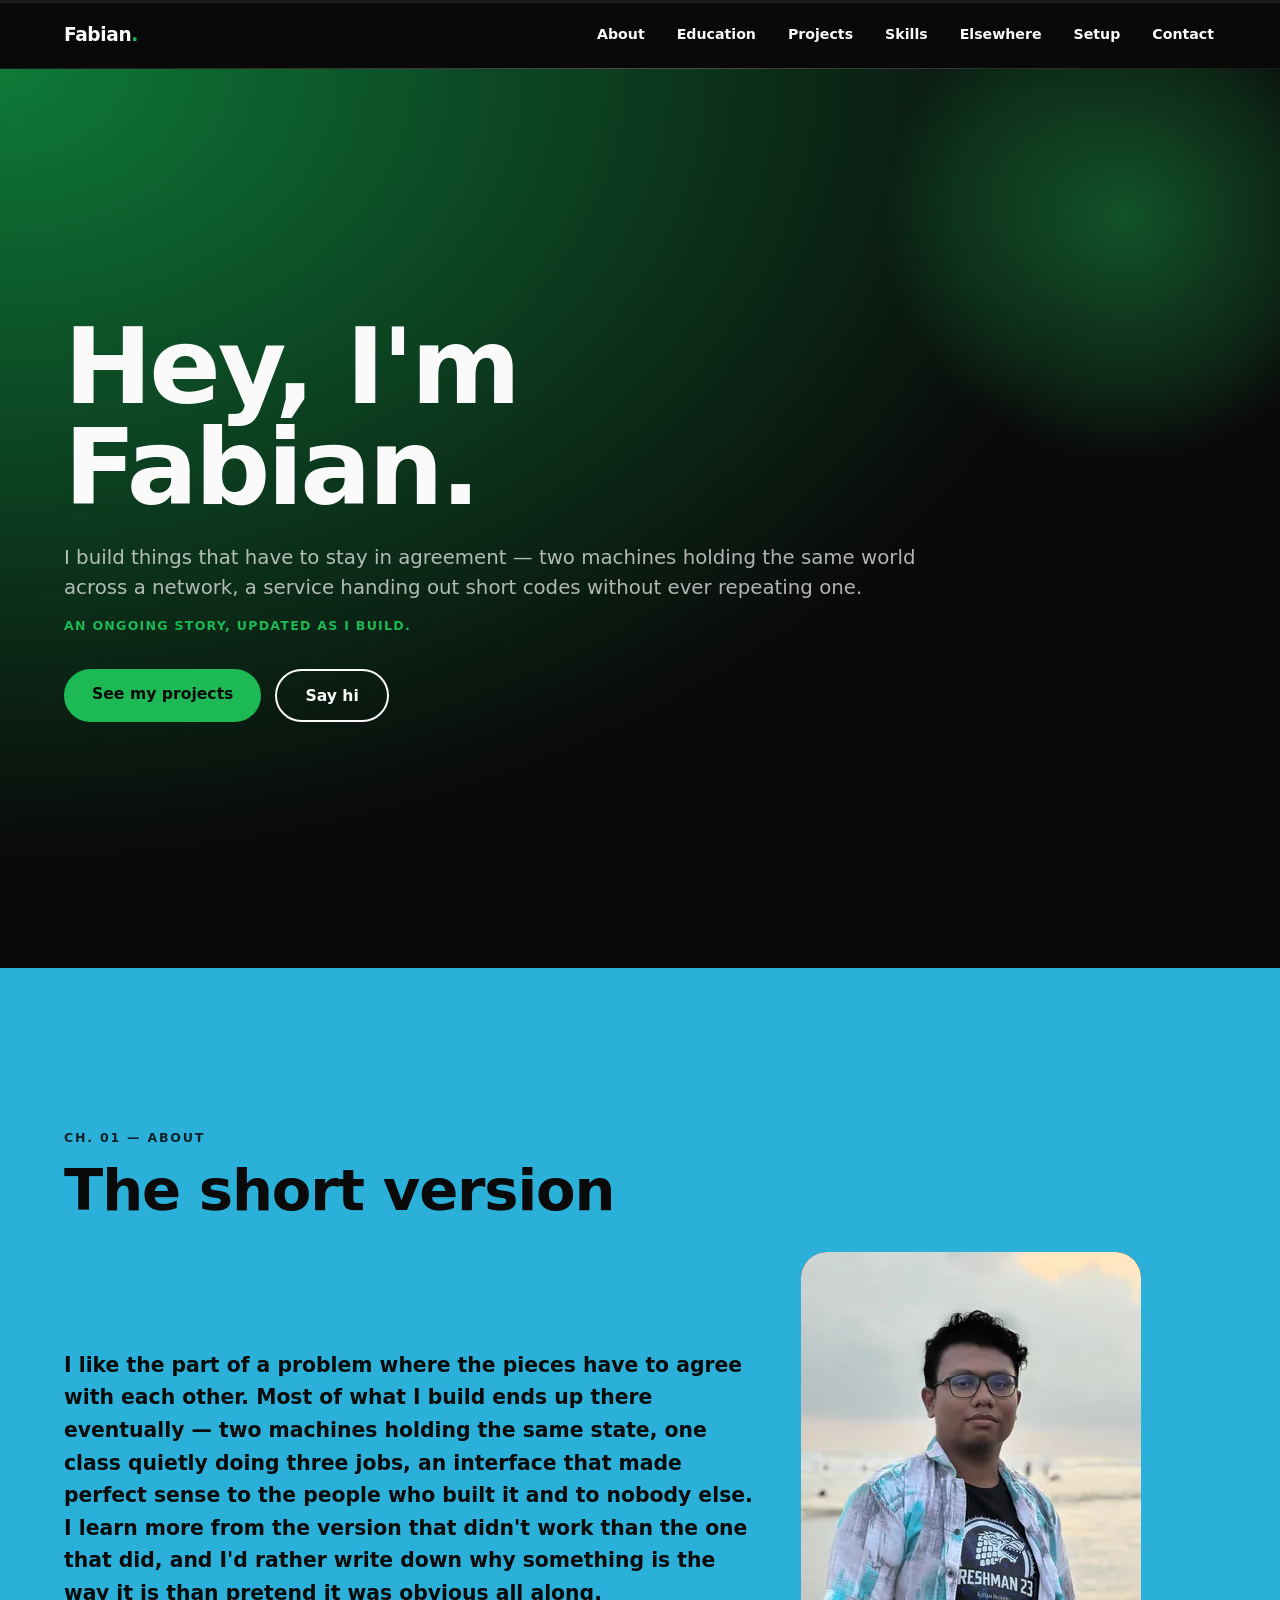
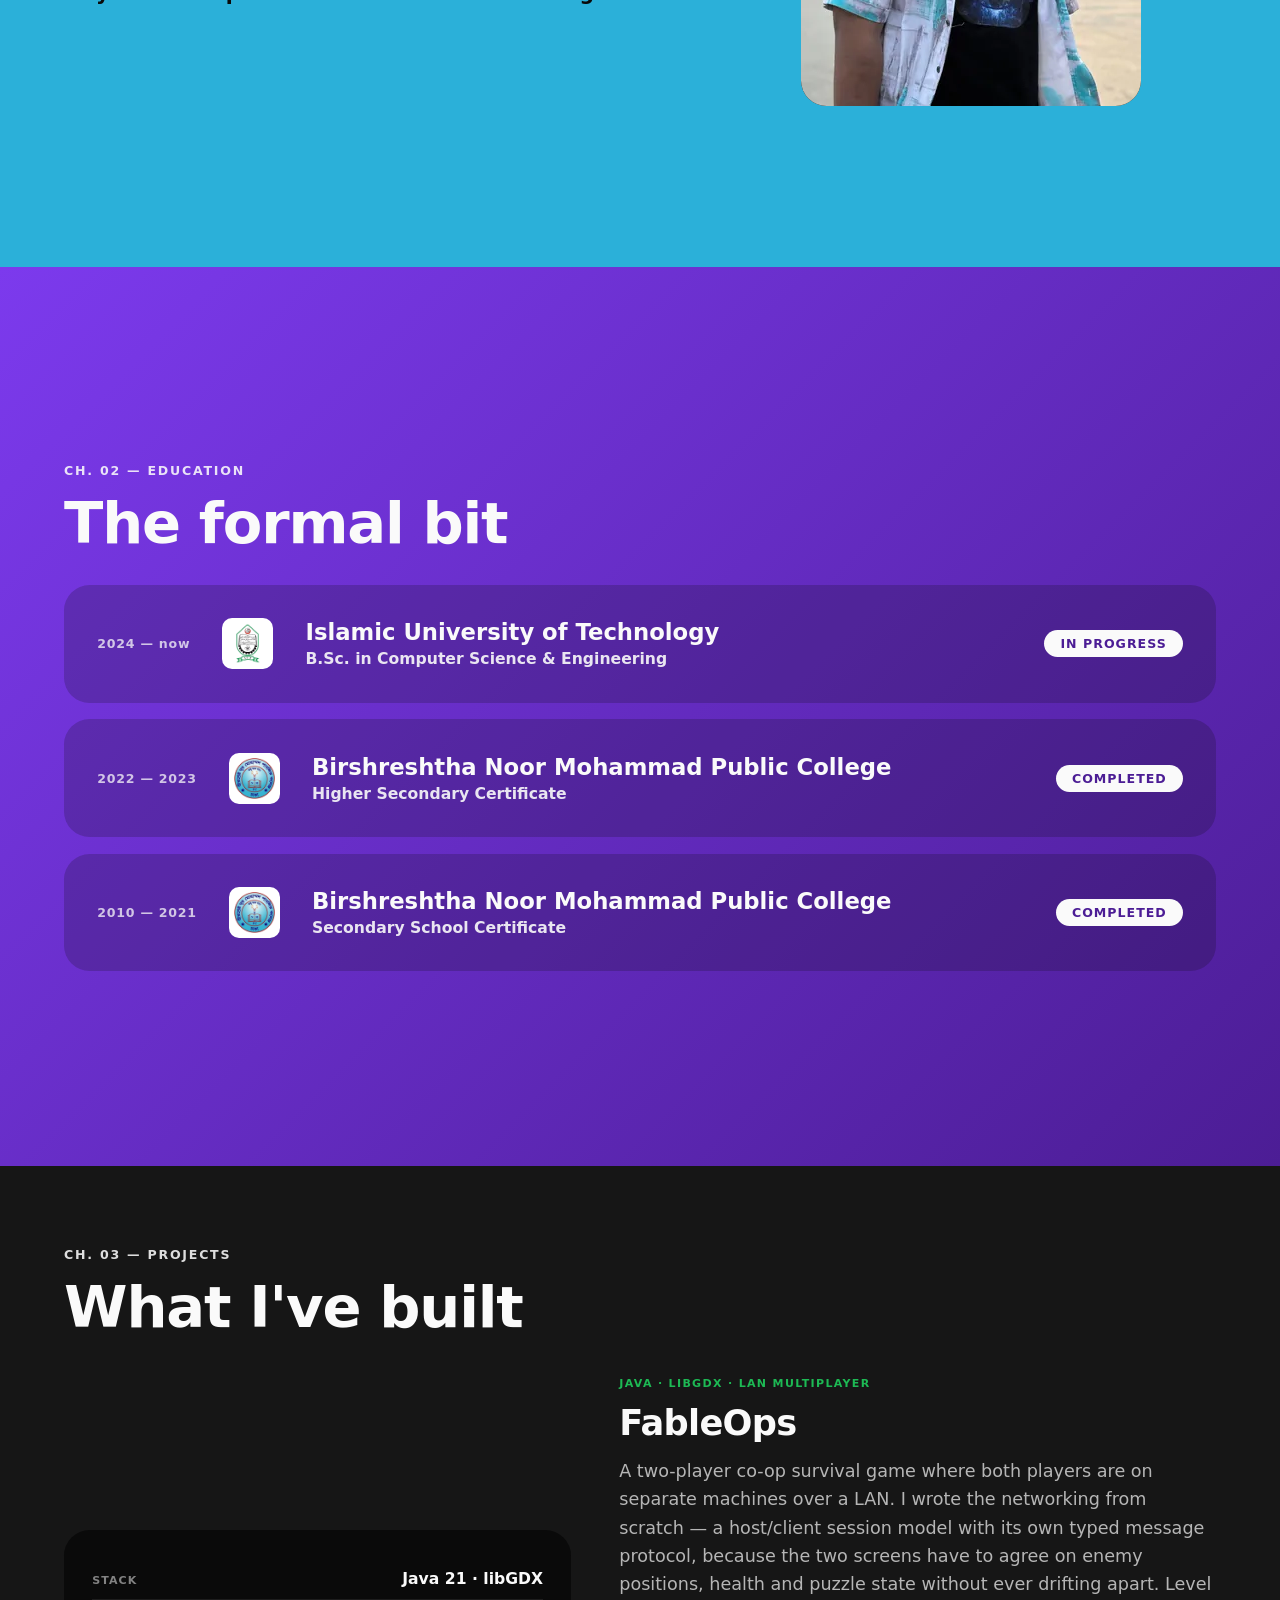
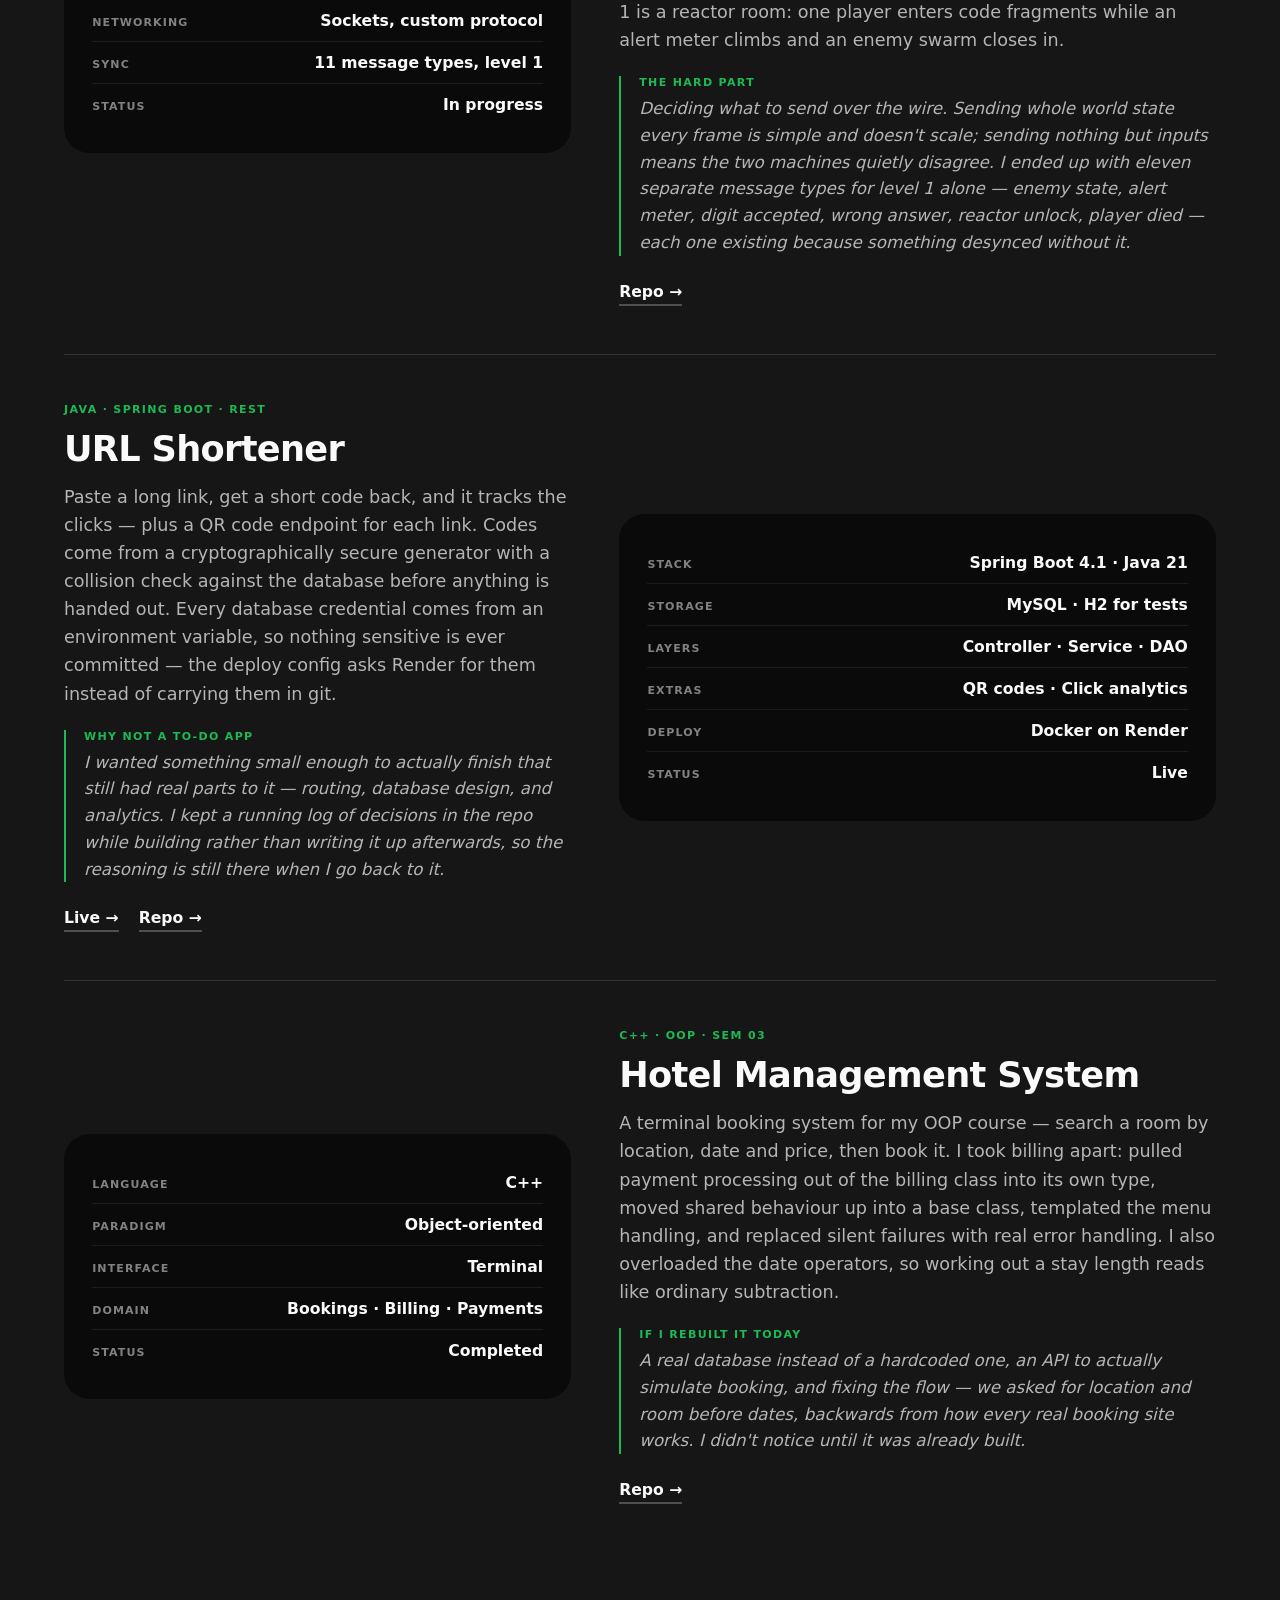
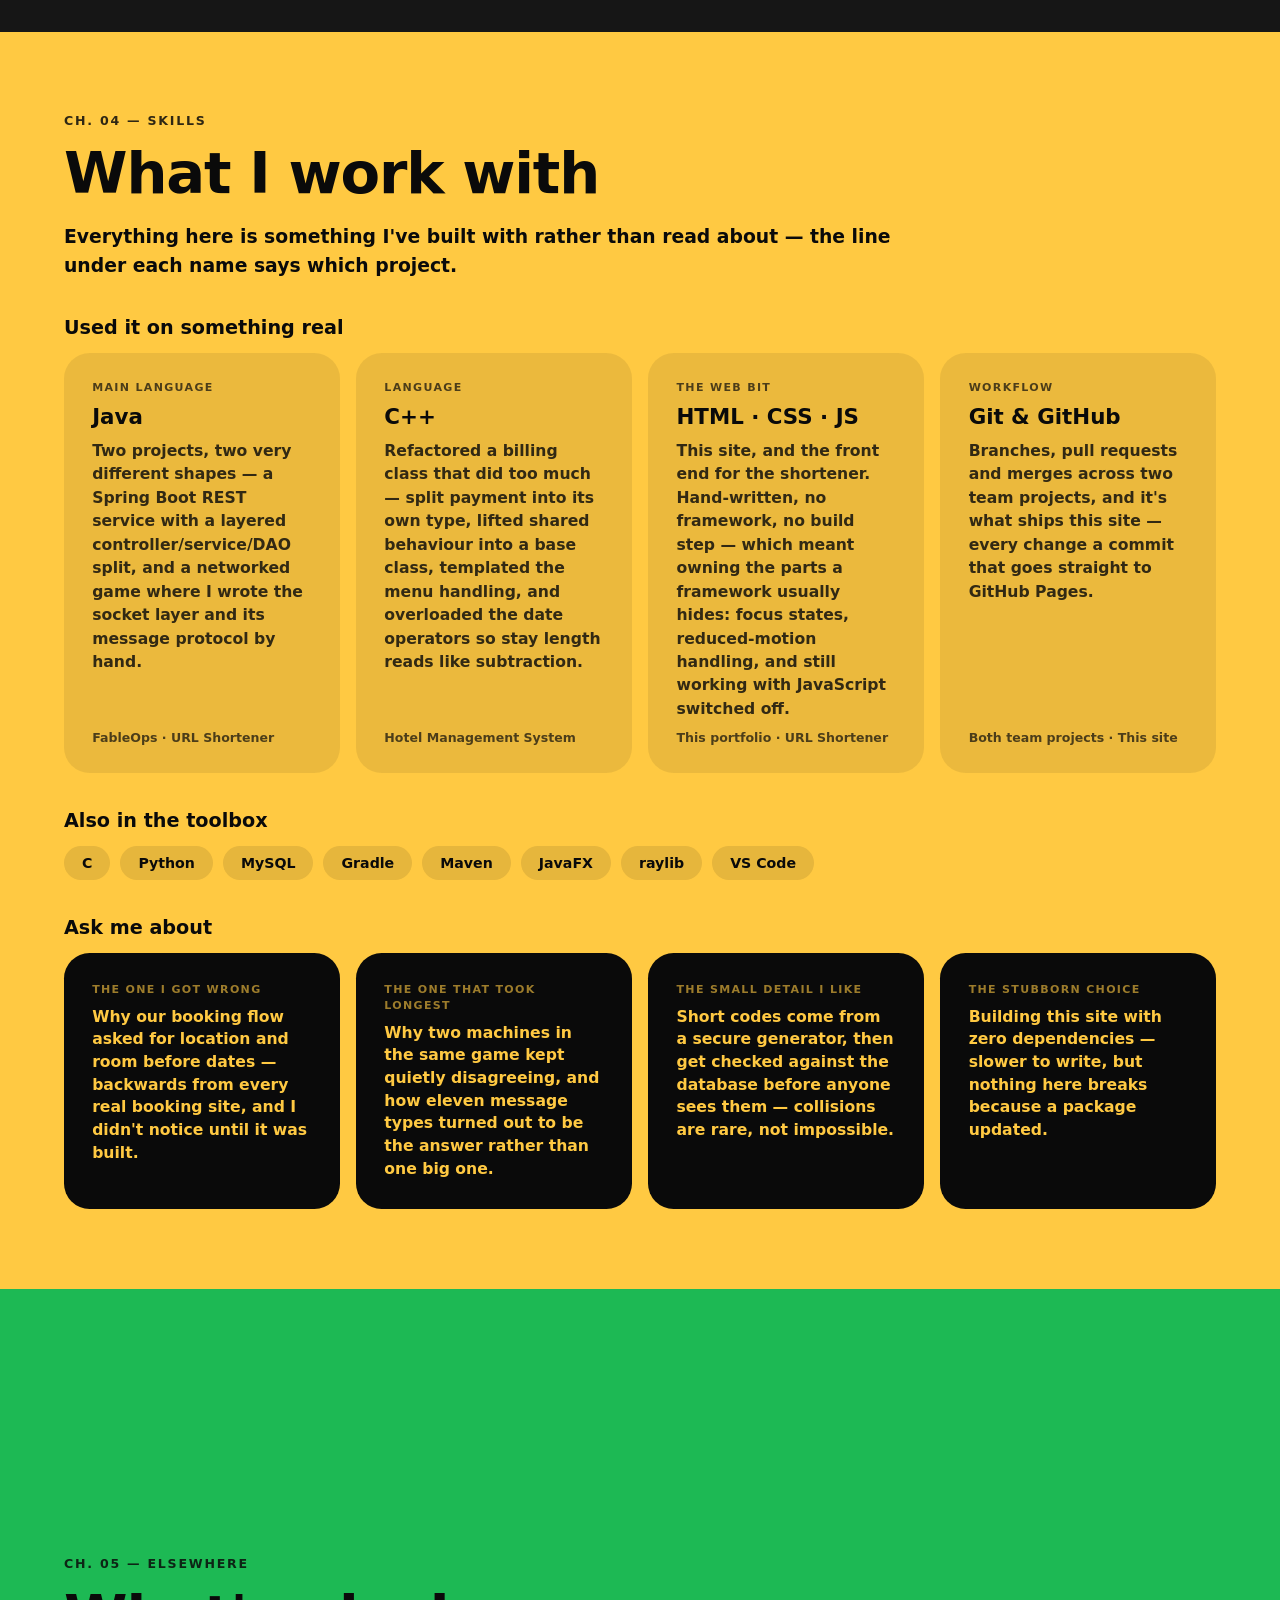
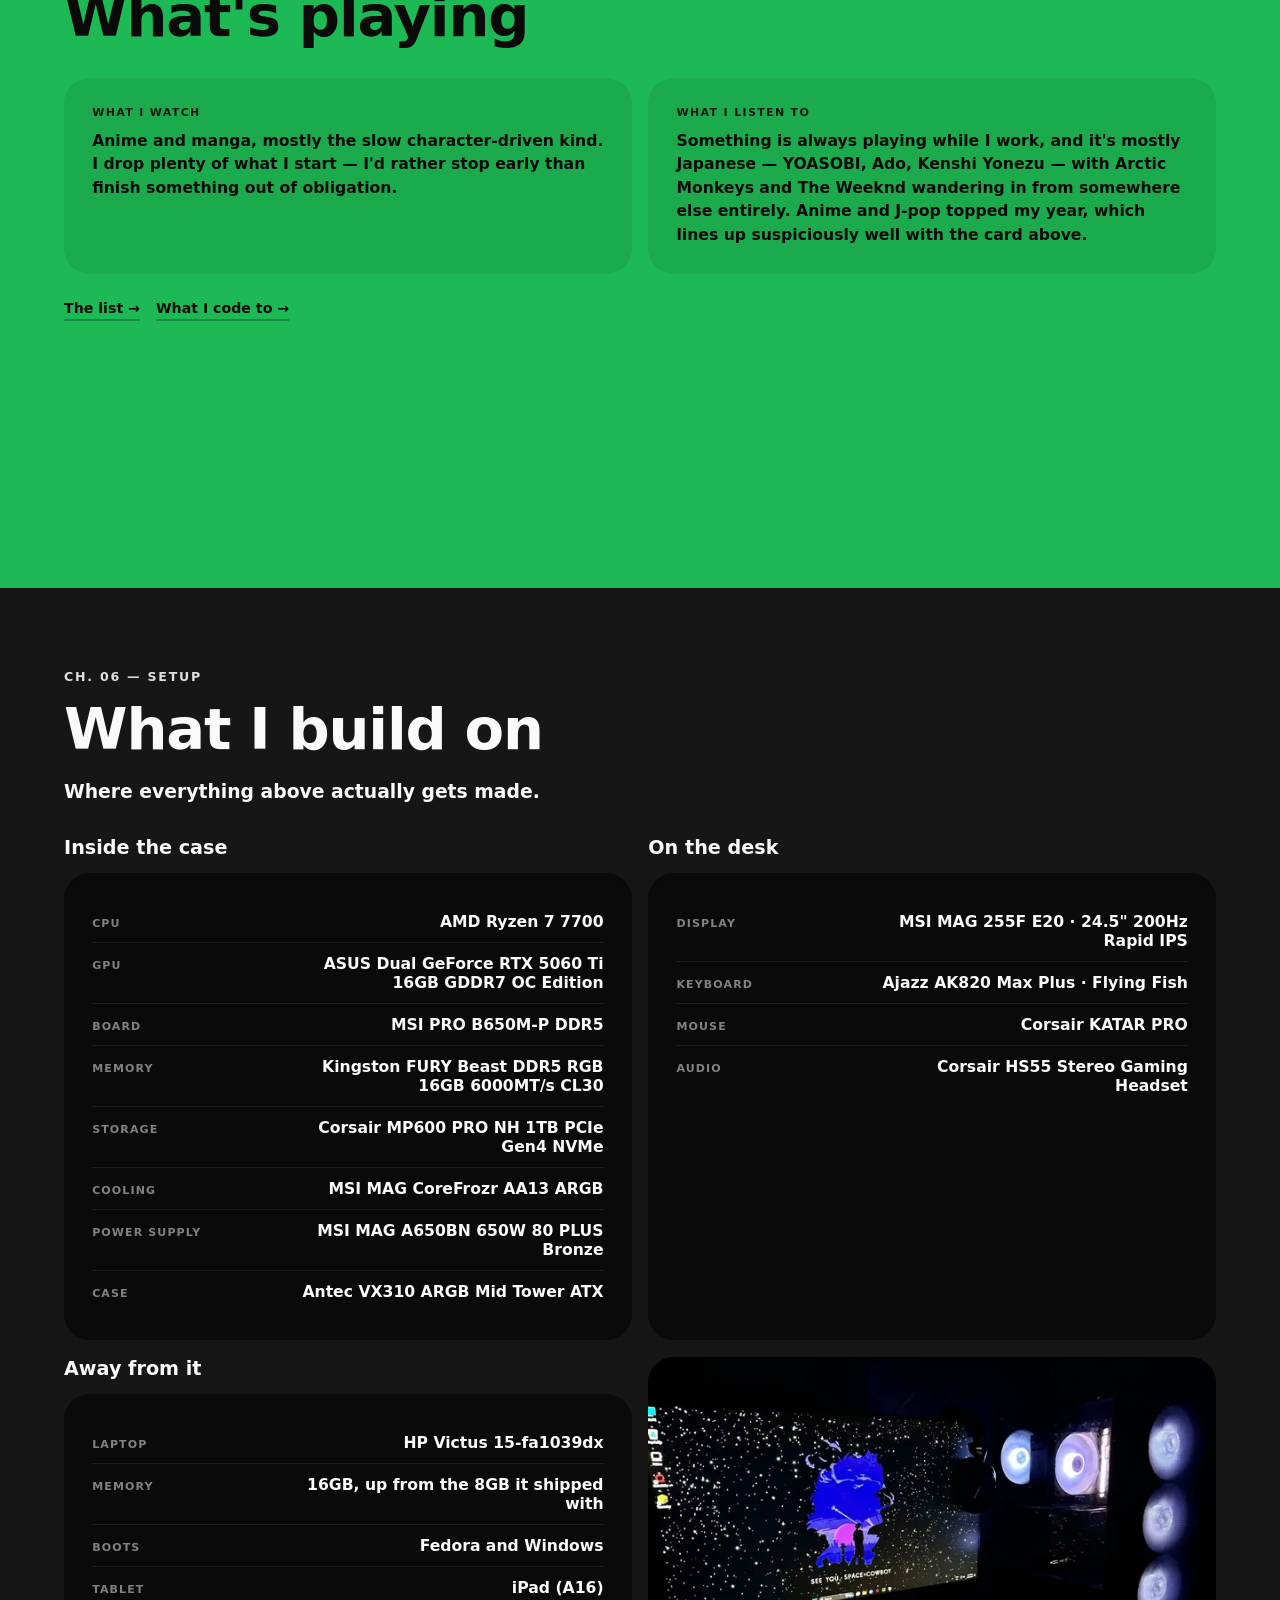
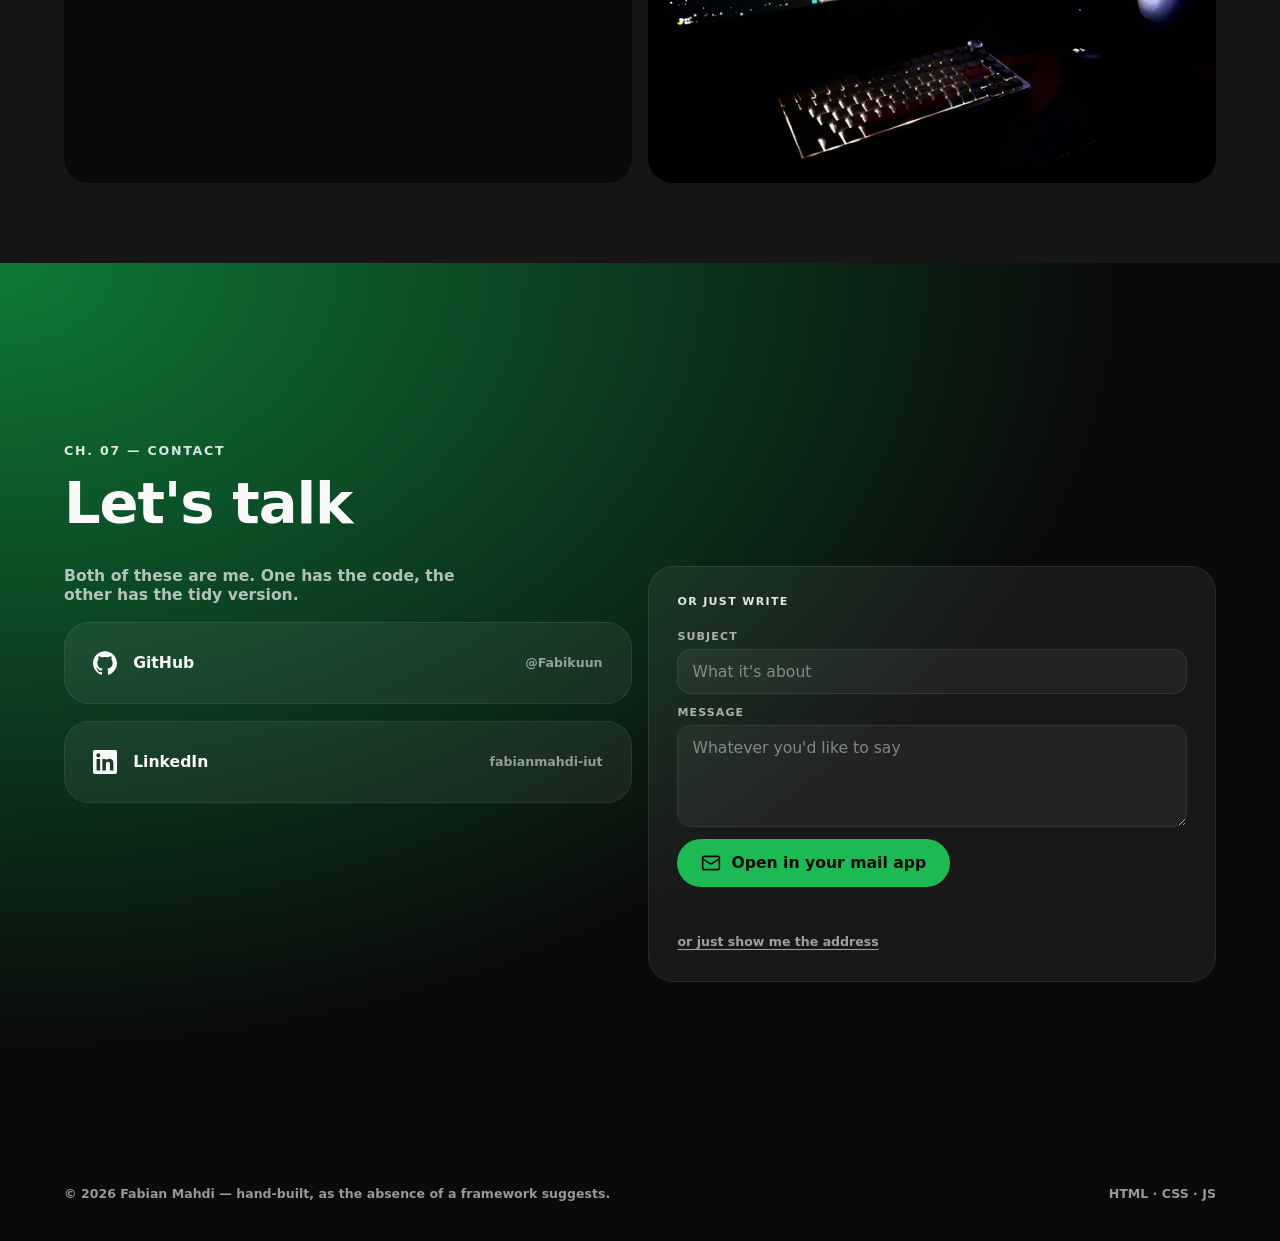
==== commit 27593a00: "Education after About, focus-ring fallback for older engines" ====
--- a/index.html
+++ b/index.html
@@ -40,9 +40,9 @@
   <div class="nav-logo">Fabian<span class="dot">.</span></div>
   <ul id="navList">
     <li><a href="#about">About</a></li>
+    <li><a href="#education">Education</a></li>
     <li><a href="#projects">Projects</a></li>
     <li><a href="#skills">Skills</a></li>
-    <li><a href="#education">Education</a></li>
     <li><a href="#beyond">Elsewhere</a></li>
     <li><a href="#setup">Setup</a></li>
     <li><a href="#contact">Contact</a></li>
@@ -107,9 +107,45 @@
     </div>
   </section>
 
+  <section id="education" class="block block-purple">
+    <div class="block-inner">
+      <p class="eyebrow">Ch. 02 — Education</p>
+      <h2 class="big-heading">The formal bit</h2>
+      <ol class="edu-timeline">
+        <li class="edu-row">
+          <span class="edu-year">2024 — now</span>
+          <img class="edu-logo" src="images/logo-iut.webp" alt="" width="192" height="192" loading="lazy" decoding="async">
+          <div class="edu-body">
+            <h3>Islamic University of Technology</h3>
+            <p>B.Sc. in Computer Science &amp; Engineering</p>
+          </div>
+          <span class="edu-tag">In progress</span>
+        </li>
+        <li class="edu-row">
+          <span class="edu-year">2022 — 2023</span>
+          <img class="edu-logo" src="images/logo-bnmpc.webp" alt="" width="192" height="192" loading="lazy" decoding="async">
+          <div class="edu-body">
+            <h3>Birshreshtha Noor Mohammad Public College</h3>
+            <p>Higher Secondary Certificate</p>
+          </div>
+          <span class="edu-tag">Completed</span>
+        </li>
+        <li class="edu-row">
+          <span class="edu-year">2010 — 2021</span>
+          <img class="edu-logo" src="images/logo-bnmpc.webp" alt="" width="192" height="192" loading="lazy" decoding="async">
+          <div class="edu-body">
+            <h3>Birshreshtha Noor Mohammad Public College</h3>
+            <p>Secondary School Certificate</p>
+          </div>
+          <span class="edu-tag">Completed</span>
+        </li>
+      </ol>
+    </div>
+  </section>
+
   <section id="projects" class="block block-dark">
     <div class="block-inner">
-      <p class="eyebrow">Ch. 02 — Projects</p>
+      <p class="eyebrow">Ch. 03 — Projects</p>
       <h2 class="big-heading">What I've built</h2>
       <div class="project-list">
 
@@ -157,7 +193,8 @@
               <div class="spec-row"><span class="spec-key">Storage</span><span class="spec-val">MySQL · H2 for tests</span></div>
               <div class="spec-row"><span class="spec-key">Layers</span><span class="spec-val">Controller · Service · DAO</span></div>
               <div class="spec-row"><span class="spec-key">Extras</span><span class="spec-val">QR codes · Click analytics</span></div>
-              <div class="spec-row"><span class="spec-key">Status</span><span class="spec-val">Working</span></div>
+              <div class="spec-row"><span class="spec-key">Deploy</span><span class="spec-val">Docker on Render</span></div>
+              <div class="spec-row"><span class="spec-key">Status</span><span class="spec-val">Live</span></div>
             </div>
           </div>
           <div class="project-body">
@@ -167,8 +204,9 @@
               Paste a long link, get a short code back, and it tracks the clicks — plus a
               QR code endpoint for each link. Codes come from a cryptographically secure
               generator with a collision check against the database before anything is
-              handed out. Every database credential comes from an environment variable
-              with a safe default, so nothing sensitive is ever committed.
+              handed out. Every database credential comes from an environment variable,
+              so nothing sensitive is ever committed — the deploy config asks Render for
+              them instead of carrying them in git.
             </p>
             <div class="reflection">
               <span class="reflection-label">Why not a to-do app</span>
@@ -180,6 +218,7 @@
               </p>
             </div>
             <div class="project-links">
+              <a href="https://url-shortener-9mqs.onrender.com" target="_blank" rel="noopener noreferrer">Live →</a>
               <a href="https://github.com/Fabikuun/url-shortener" target="_blank" rel="noopener noreferrer">Repo →</a>
             </div>
           </div>
@@ -227,7 +266,7 @@
 
   <section id="skills" class="block block-yellow">
     <div class="block-inner">
-      <p class="eyebrow eyebrow-dark">Ch. 03 — Skills</p>
+      <p class="eyebrow eyebrow-dark">Ch. 04 — Skills</p>
       <h2 class="big-heading">What I work with</h2>
       <p class="sec-lead">
         Everything here is something I've built with rather than read about —
@@ -315,41 +354,6 @@
     </div>
   </section>
 
-  <section id="education" class="block block-purple">
-    <div class="block-inner">
-      <p class="eyebrow">Ch. 04 — Education</p>
-      <h2 class="big-heading">The formal bit</h2>
-      <ol class="edu-timeline">
-        <li class="edu-row">
-          <span class="edu-year">2024 — now</span>
-          <img class="edu-logo" src="images/logo-iut.webp" alt="" width="192" height="192" loading="lazy" decoding="async">
-          <div class="edu-body">
-            <h3>Islamic University of Technology</h3>
-            <p>B.Sc. in Computer Science &amp; Engineering</p>
-          </div>
-          <span class="edu-tag">In progress</span>
-        </li>
-        <li class="edu-row">
-          <span class="edu-year">2022 — 2023</span>
-          <img class="edu-logo" src="images/logo-bnmpc.webp" alt="" width="192" height="192" loading="lazy" decoding="async">
-          <div class="edu-body">
-            <h3>Birshreshtha Noor Mohammad Public College</h3>
-            <p>Higher Secondary Certificate</p>
-          </div>
-          <span class="edu-tag">Completed</span>
-        </li>
-        <li class="edu-row">
-          <span class="edu-year">2010 — 2021</span>
-          <img class="edu-logo" src="images/logo-bnmpc.webp" alt="" width="192" height="192" loading="lazy" decoding="async">
-          <div class="edu-body">
-            <h3>Birshreshtha Noor Mohammad Public College</h3>
-            <p>Secondary School Certificate</p>
-          </div>
-          <span class="edu-tag">Completed</span>
-        </li>
-      </ol>
-    </div>
-  </section>
 
   <section id="beyond" class="block block-green">
     <div class="block-inner">
--- a/style.css
+++ b/style.css
@@ -99,13 +99,28 @@
 
   a { color: inherit; text-decoration: none; }
 
-  a:focus-visible, button:focus-visible {
+  /* Focus rings, ordered so no browser is left without one.
+
+     :focus-visible only exists from Safari 15.4 and Firefox 85. Written on its
+     own, the whole rule is invalid on anything older — which means a keyboard
+     user on an iPhone still running iOS 15.3 gets no focus indicator at all.
+     That is a WCAG 2.4.7 failure, not a cosmetic gap.
+
+     So: give every browser a plain :focus ring first, then switch it off for
+     mouse focus only where :focus-visible is actually understood. Old engines
+     keep the ring on click too — showing an extra ring is the right way to
+     fail; showing none is not. */
+  a:focus, button:focus {
     outline: 3px solid var(--white);
     outline-offset: 3px;
   }
-  .block-sky a:focus-visible, .block-yellow a:focus-visible, .block-green a:focus-visible,
-  .block-sky button:focus-visible, .block-yellow button:focus-visible, .block-green button:focus-visible {
+  .block-sky a:focus, .block-yellow a:focus, .block-green a:focus,
+  .block-sky button:focus, .block-yellow button:focus, .block-green button:focus {
     outline-color: var(--black);
+  }
+  @supports selector(:focus-visible) {
+    a:focus:not(:focus-visible),
+    button:focus:not(:focus-visible) { outline: none; }
   }
 
   .skip-link {
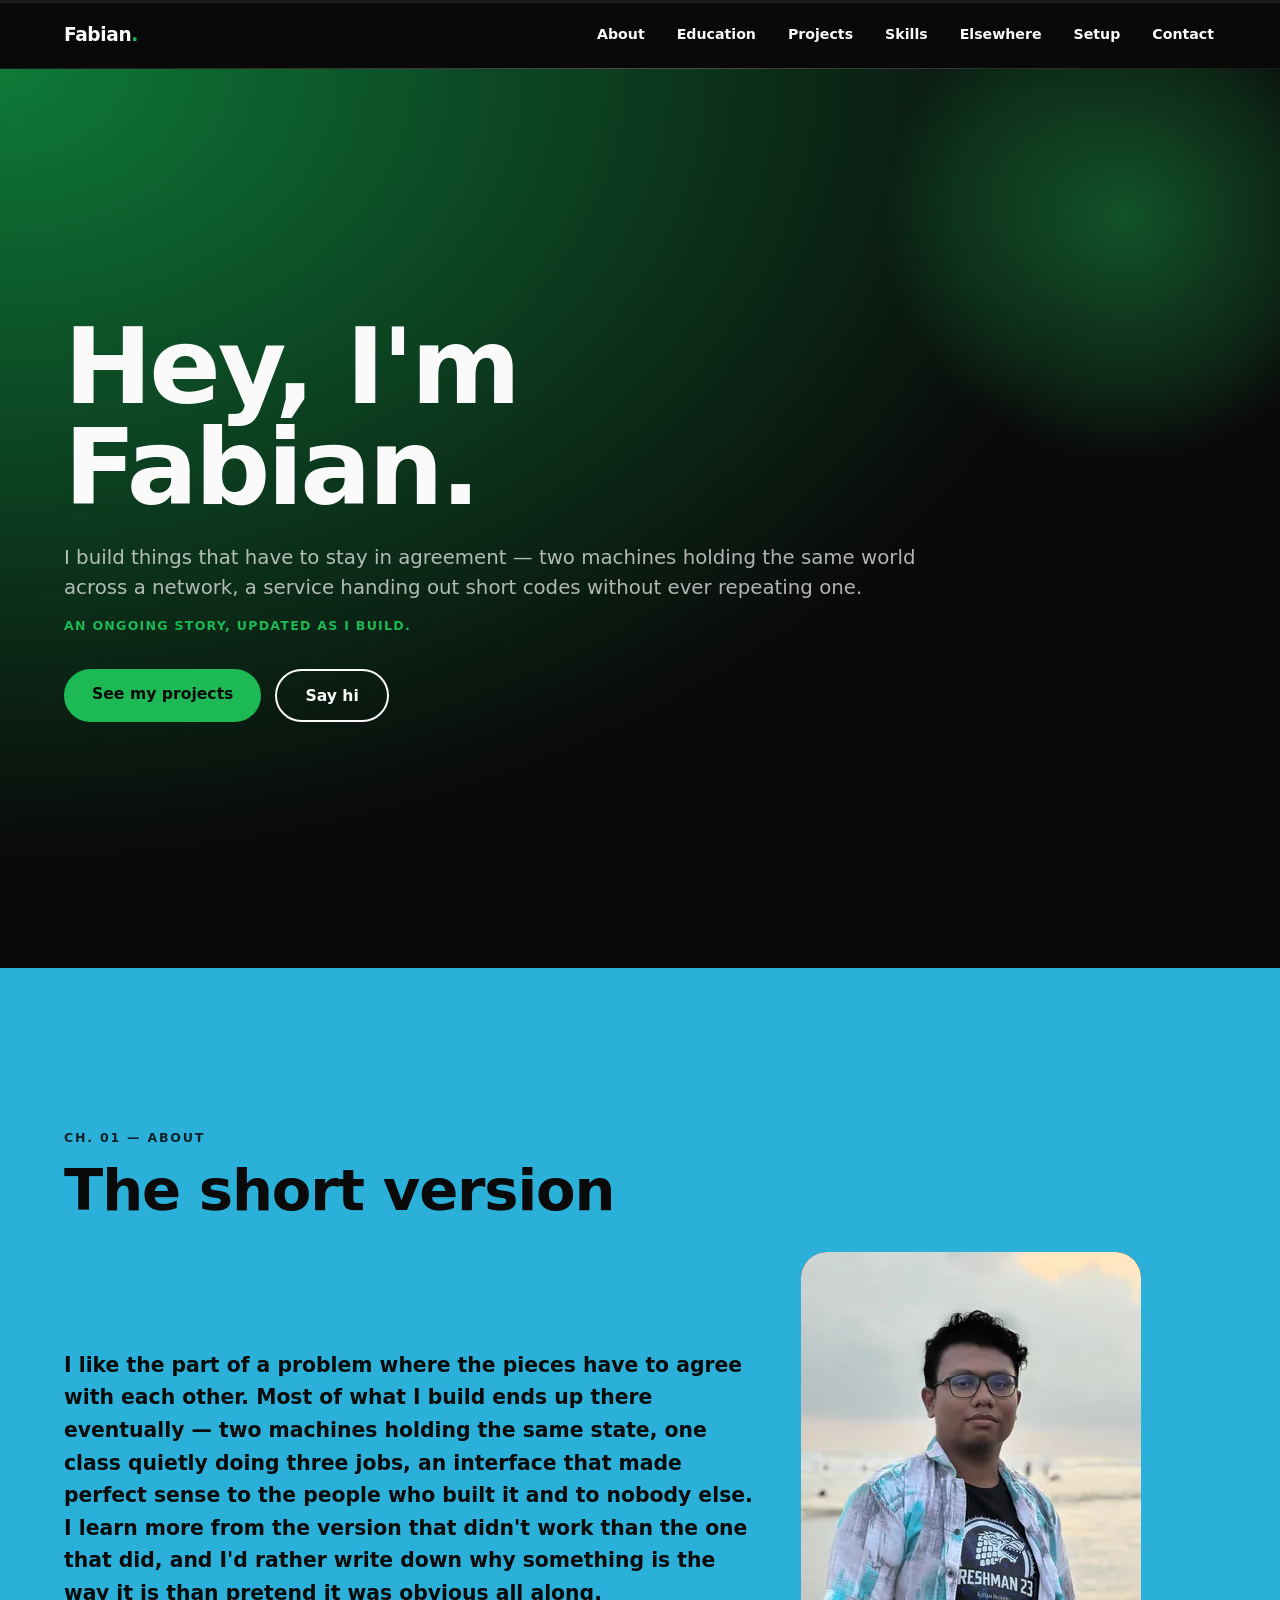
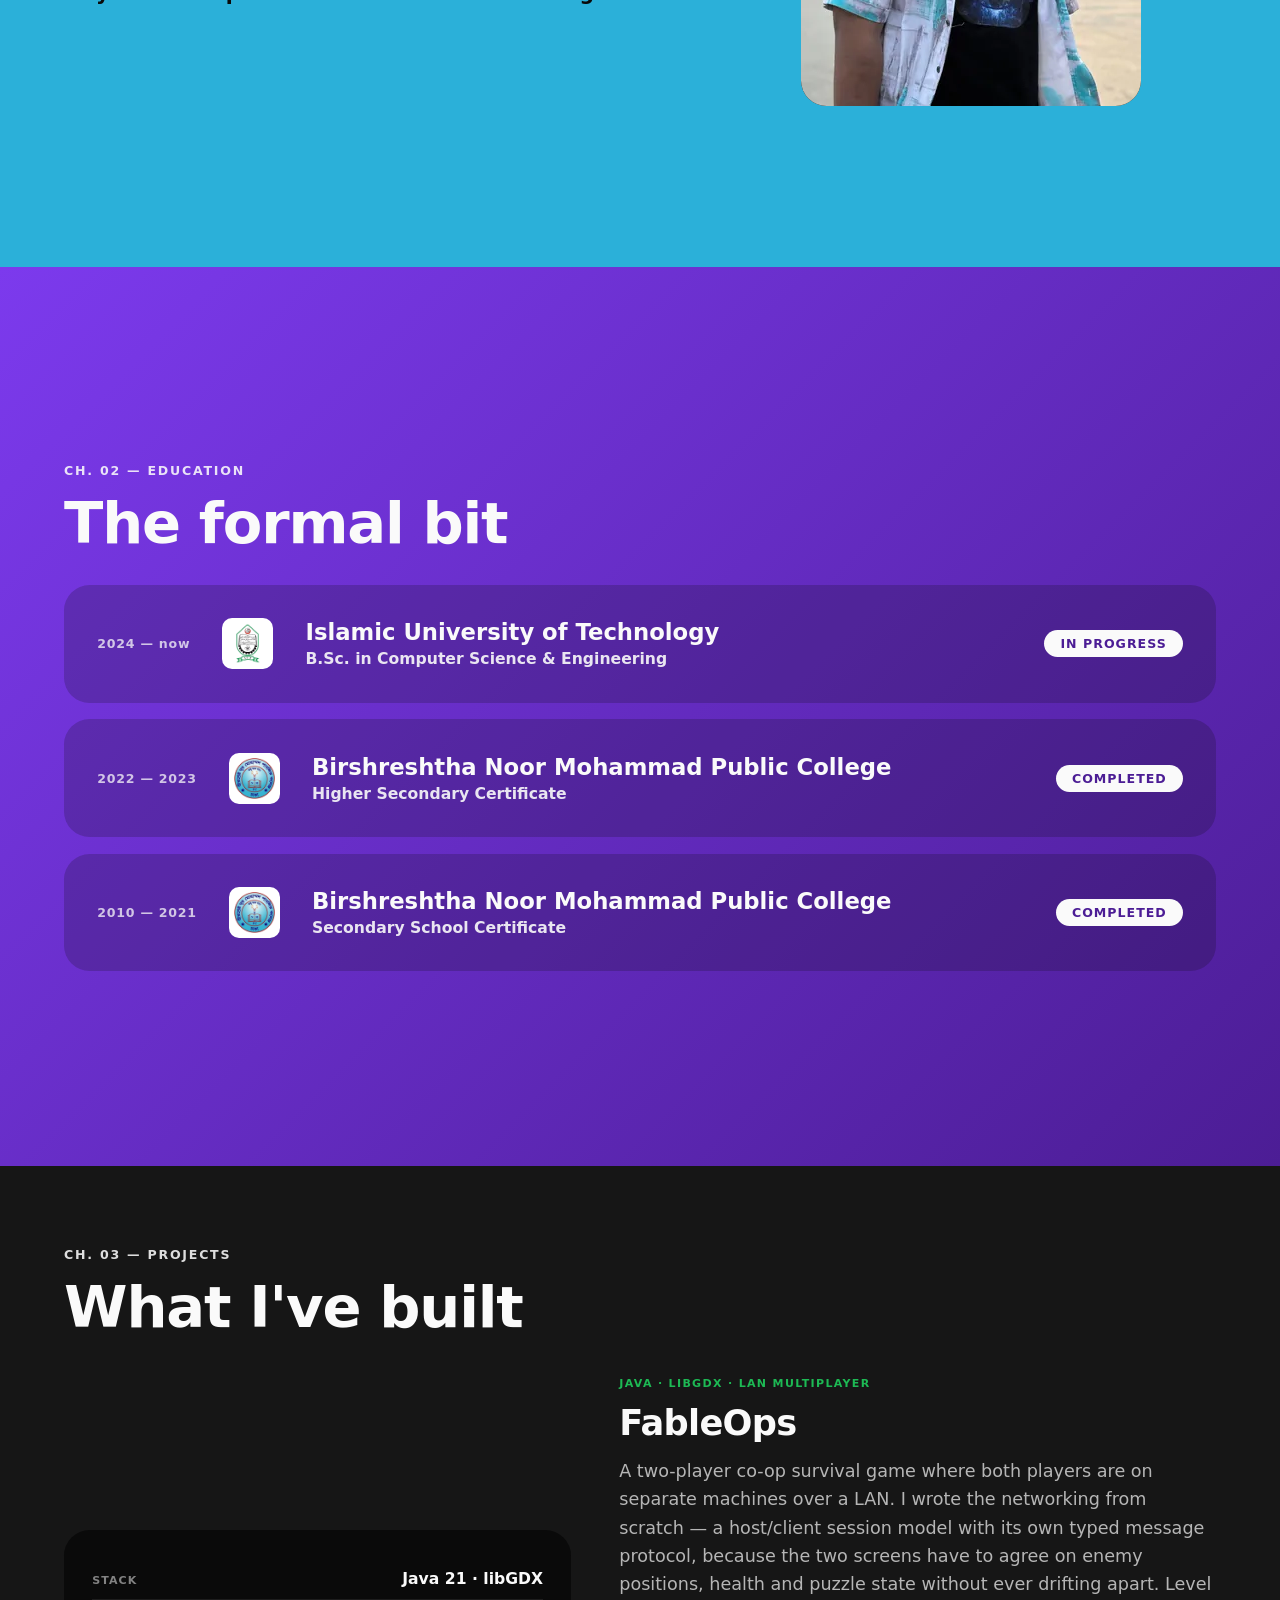
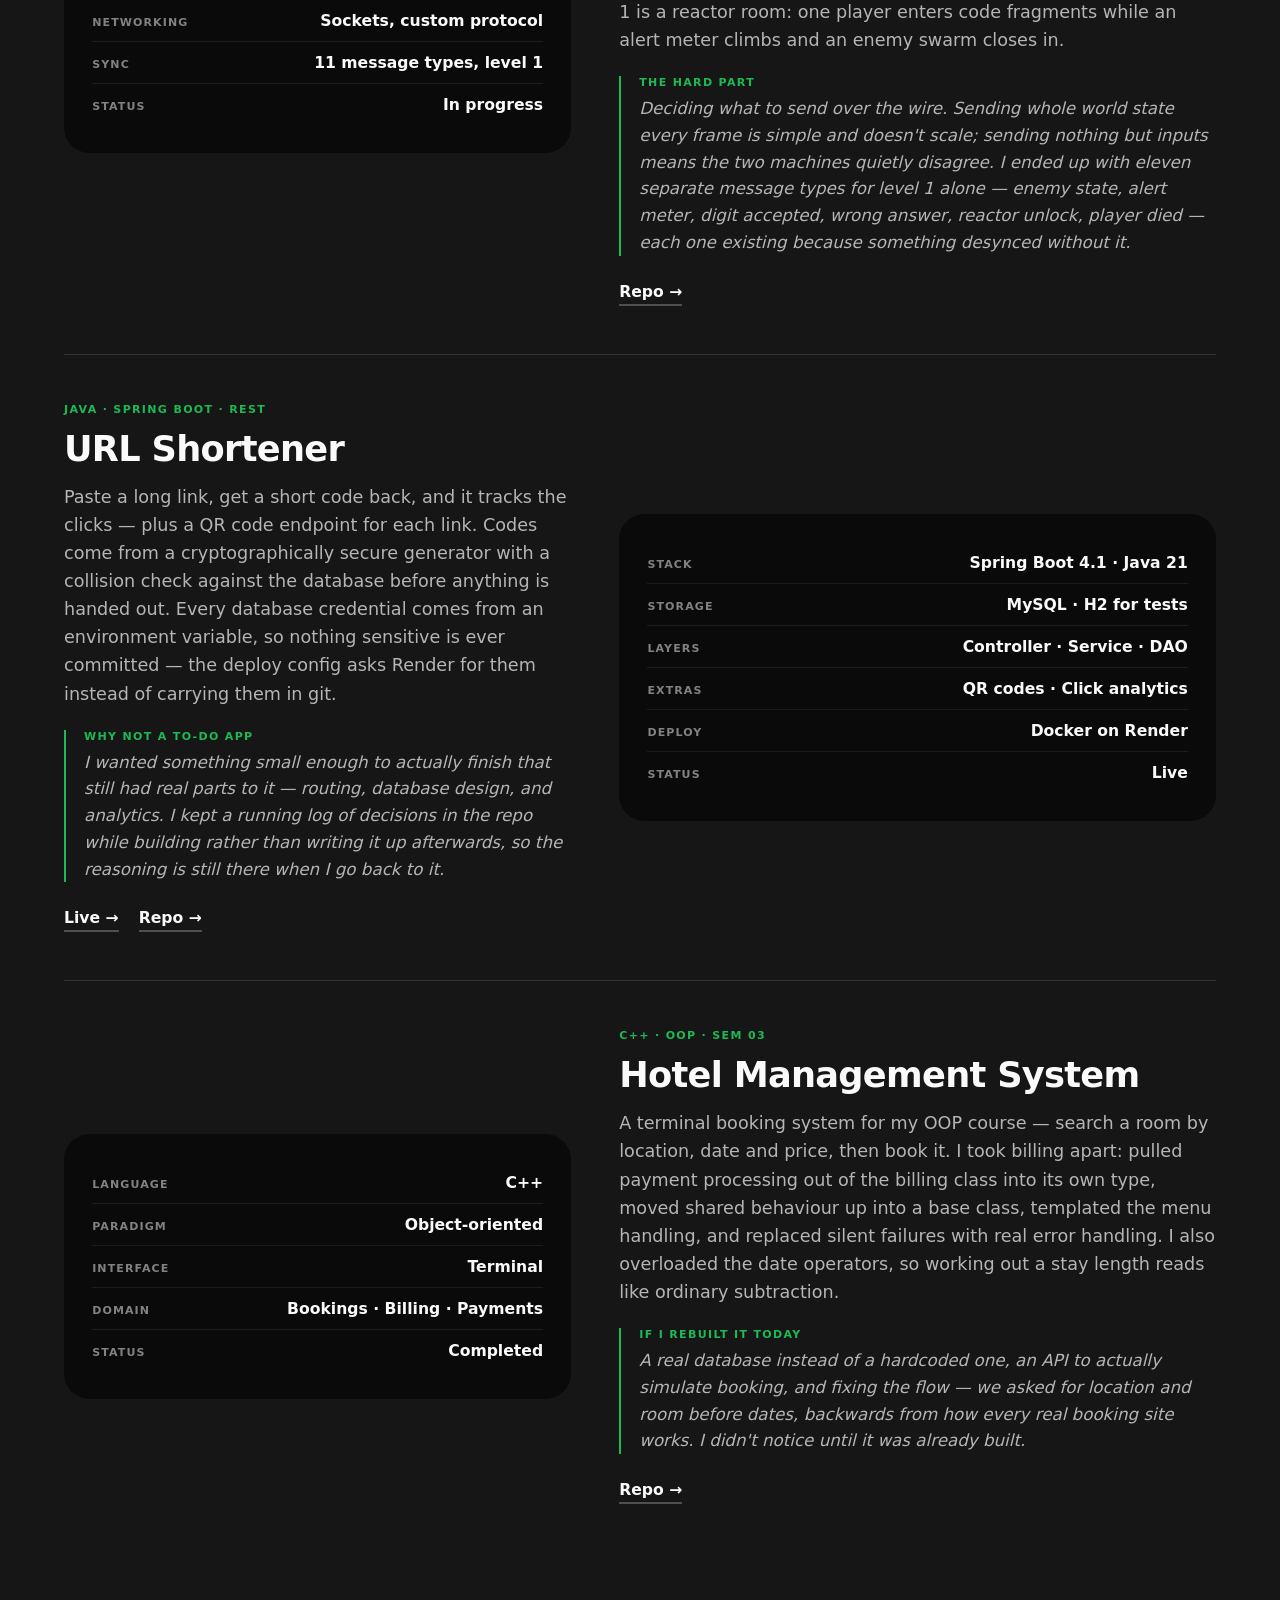
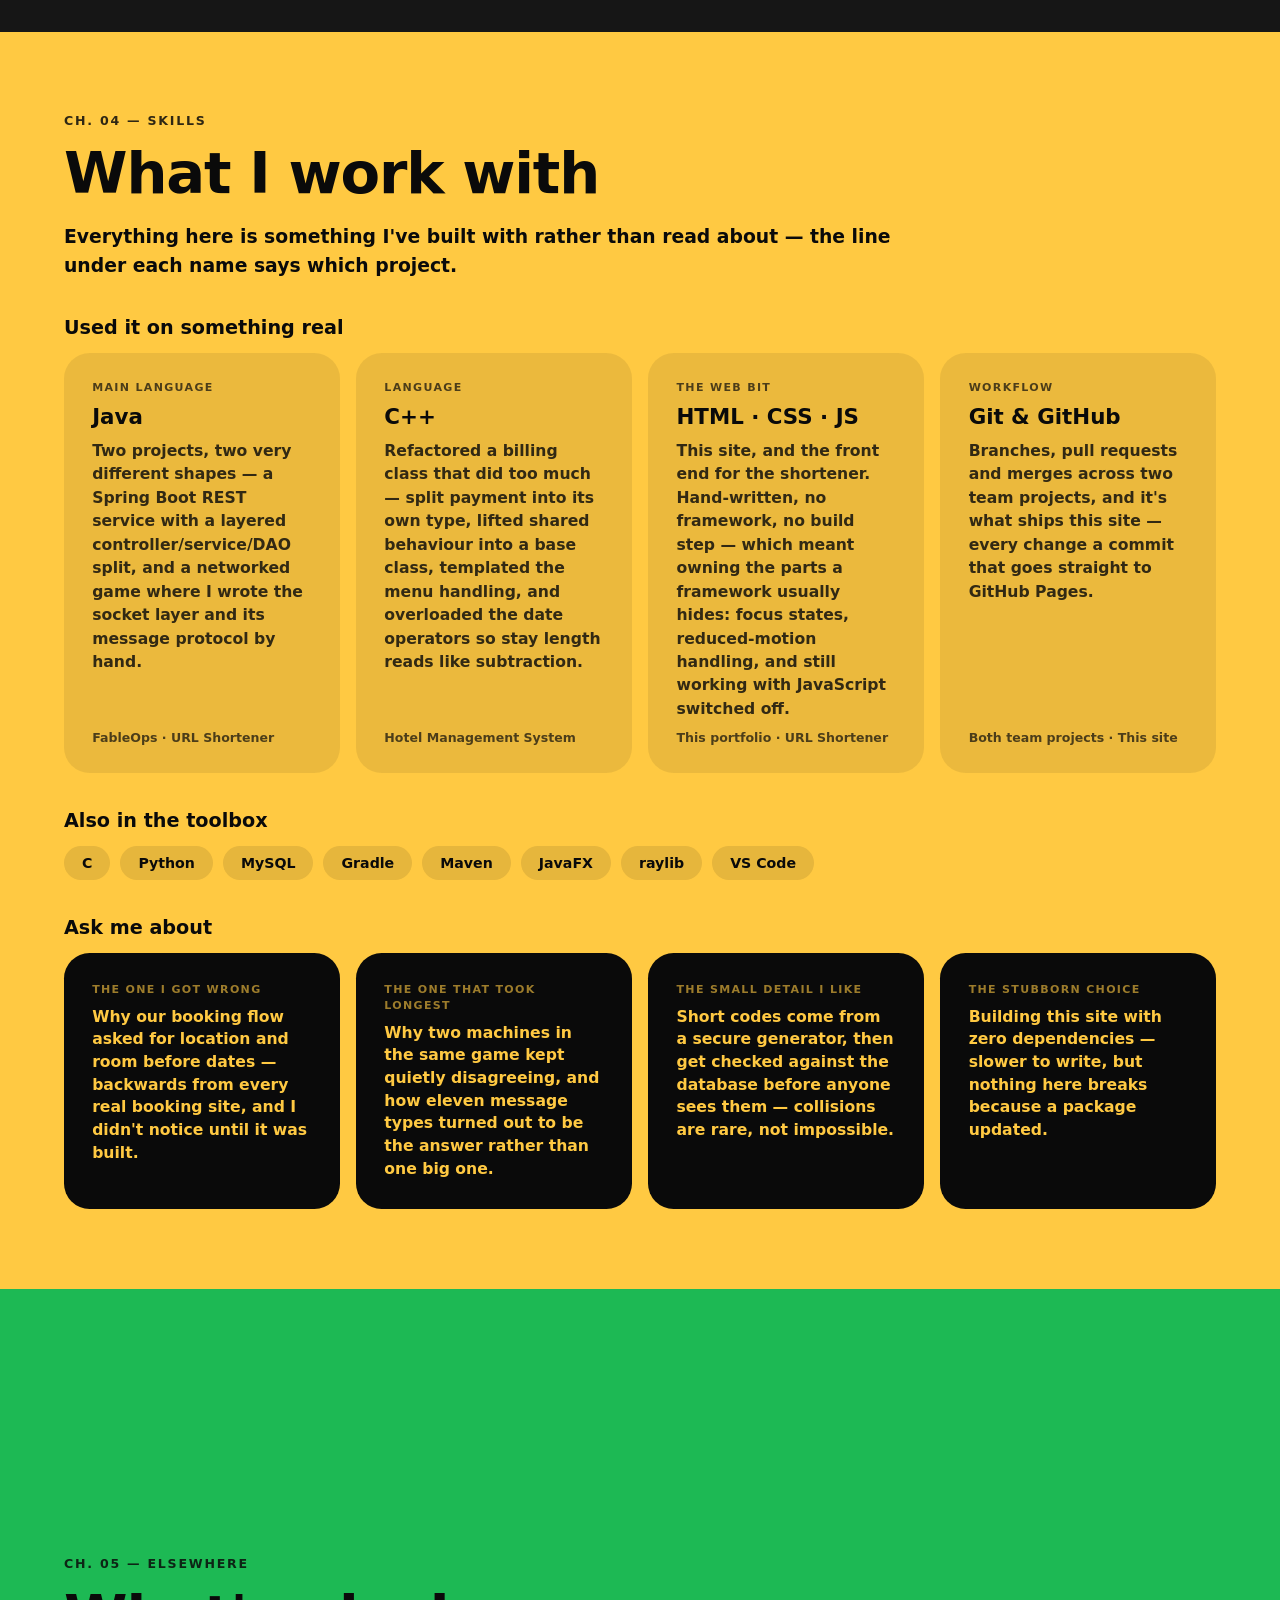
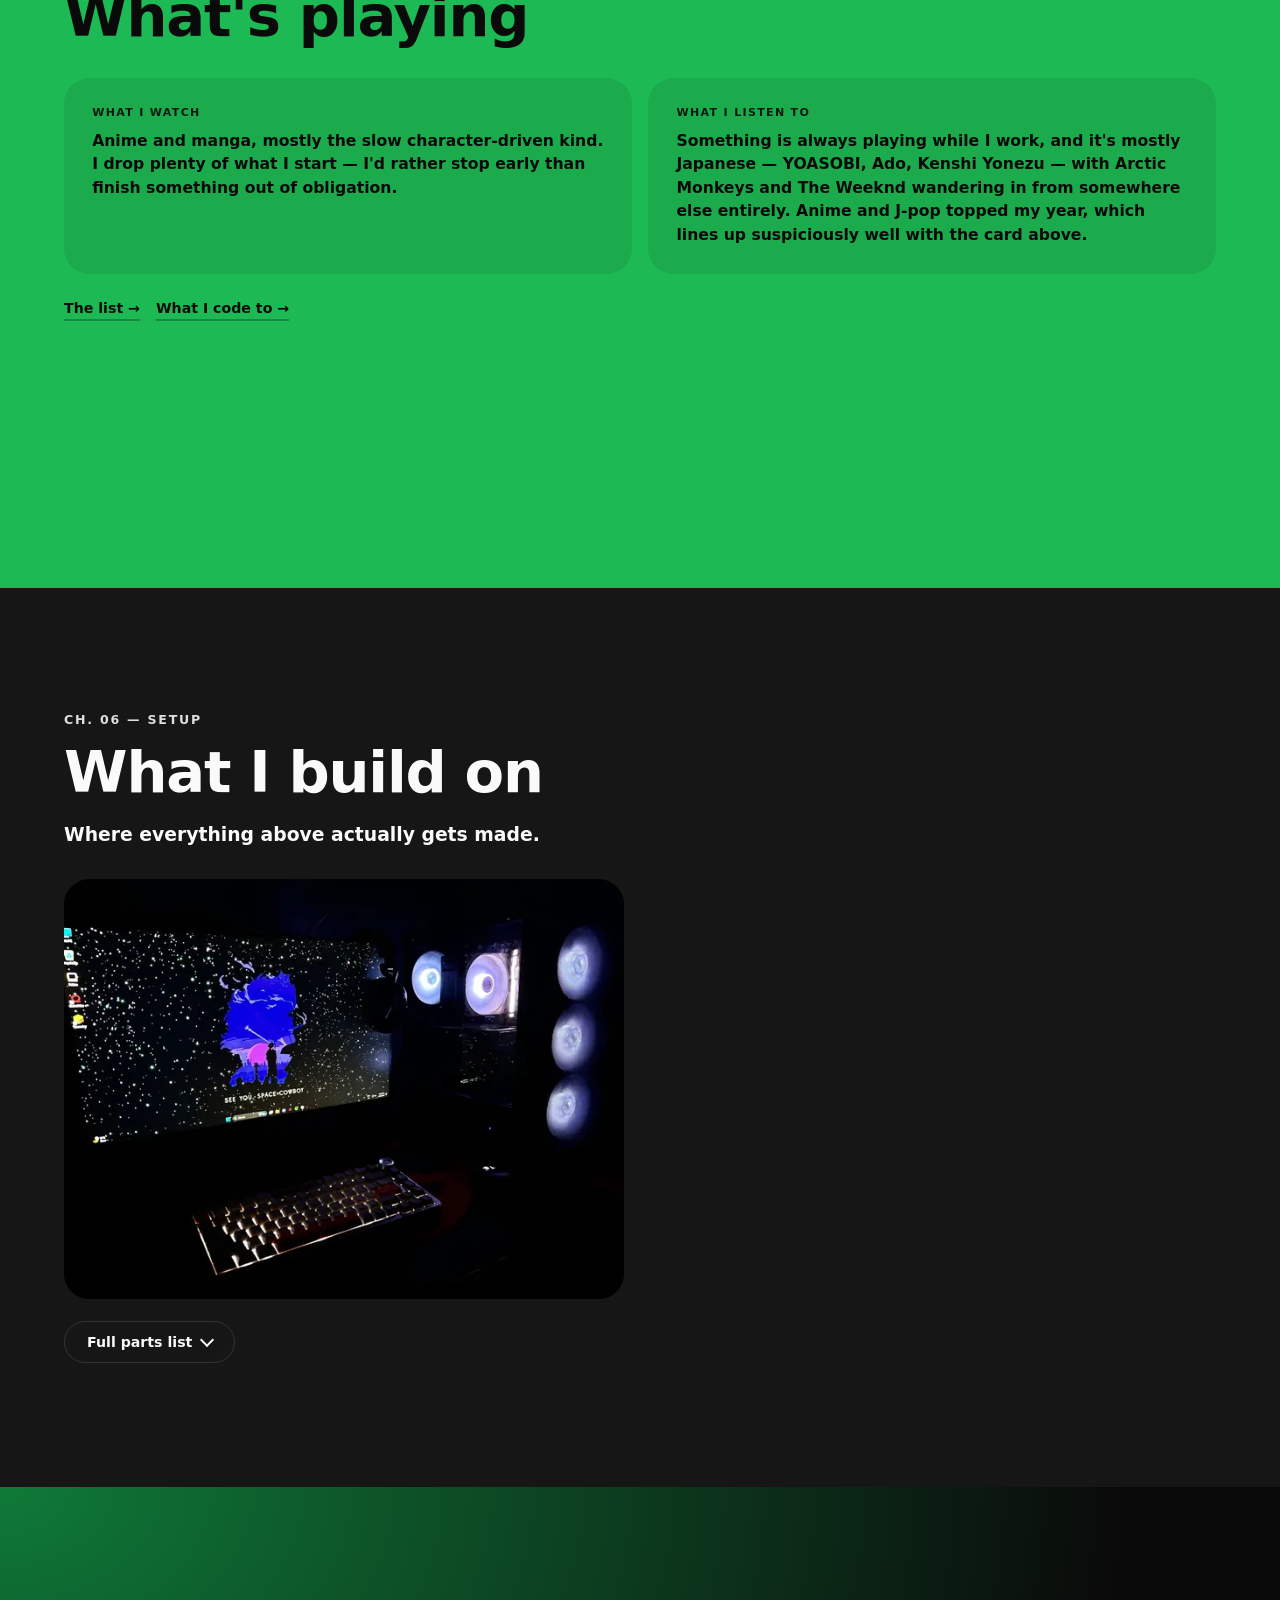
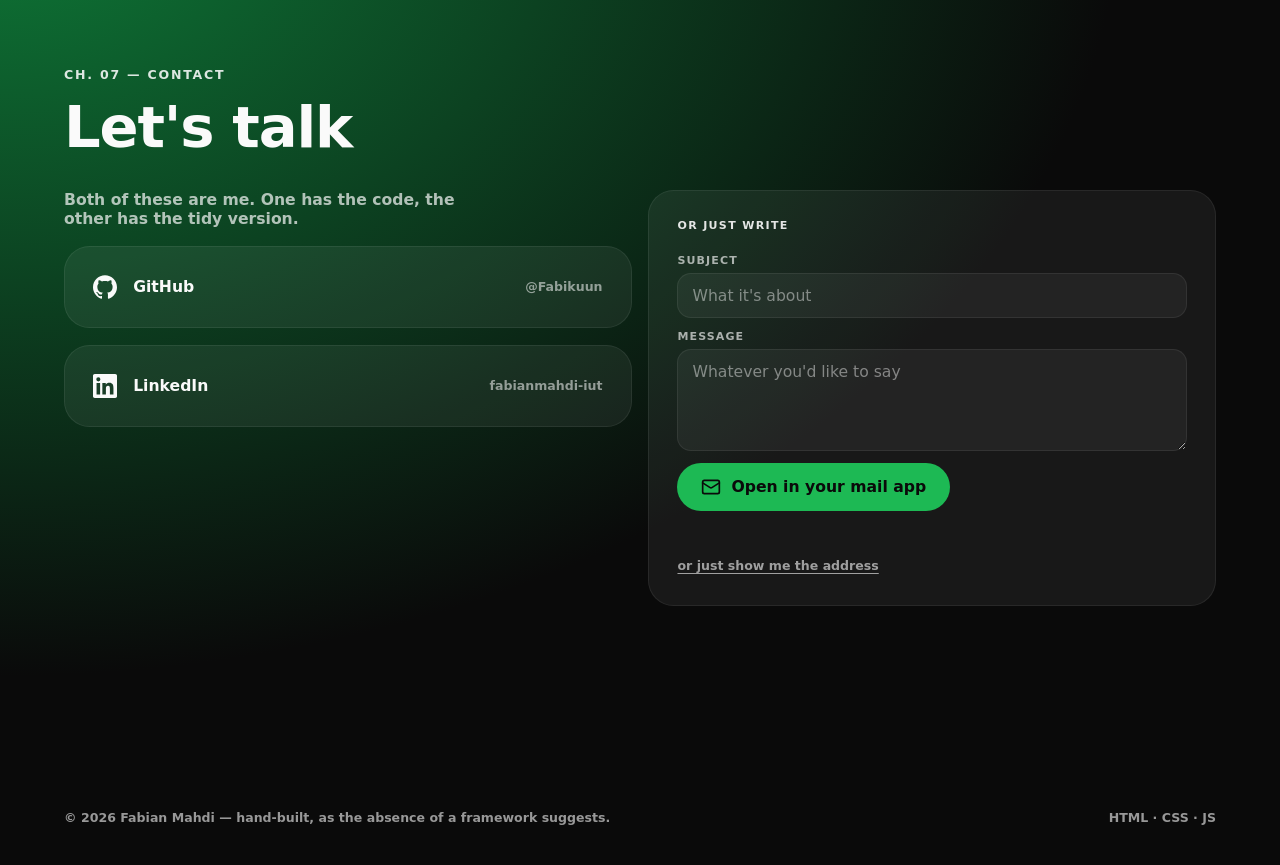
==== commit ae4be8b2: "Collapse parts list behind a disclosure, aspect-ratio fallback" ====
--- a/index.html
+++ b/index.html
@@ -393,44 +393,8 @@
       </p>
 
 
-      <div class="setup-grid">
-
-        <div class="setup-col">
-          <h3 class="skills-sub">Inside the case</h3>
-          <div class="spec-panel">
-            <div class="spec-row"><span class="spec-key">CPU</span><span class="spec-val">AMD Ryzen 7 7700</span></div>
-            <div class="spec-row"><span class="spec-key">GPU</span><span class="spec-val">ASUS Dual GeForce RTX 5060 Ti 16GB GDDR7 OC Edition</span></div>
-            <div class="spec-row"><span class="spec-key">Board</span><span class="spec-val">MSI PRO B650M-P DDR5</span></div>
-            <div class="spec-row"><span class="spec-key">Memory</span><span class="spec-val">Kingston FURY Beast DDR5 RGB 16GB 6000MT/s CL30</span></div>
-            <div class="spec-row"><span class="spec-key">Storage</span><span class="spec-val">Corsair MP600 PRO NH 1TB PCIe Gen4 NVMe</span></div>
-            <div class="spec-row"><span class="spec-key">Cooling</span><span class="spec-val">MSI MAG CoreFrozr AA13 ARGB</span></div>
-            <div class="spec-row"><span class="spec-key">Power supply</span><span class="spec-val">MSI MAG A650BN 650W 80 PLUS Bronze</span></div>
-            <div class="spec-row"><span class="spec-key">Case</span><span class="spec-val">Antec VX310 ARGB Mid Tower ATX</span></div>
-          </div>
-        </div>
-
-        <div class="setup-col">
-          <h3 class="skills-sub">On the desk</h3>
-          <div class="spec-panel">
-            <div class="spec-row"><span class="spec-key">Display</span><span class="spec-val">MSI MAG 255F E20 · 24.5" 200Hz Rapid IPS</span></div>
-            <div class="spec-row"><span class="spec-key">Keyboard</span><span class="spec-val">Ajazz AK820 Max Plus · Flying Fish</span></div>
-            <div class="spec-row"><span class="spec-key">Mouse</span><span class="spec-val">Corsair KATAR PRO</span></div>
-            <div class="spec-row"><span class="spec-key">Audio</span><span class="spec-val">Corsair HS55 Stereo Gaming Headset</span></div>
-          </div>
-        </div>
-
-        <div class="setup-col">
-          <h3 class="skills-sub">Away from it</h3>
-          <div class="spec-panel">
-            <div class="spec-row"><span class="spec-key">Laptop</span><span class="spec-val">HP Victus 15-fa1039dx</span></div>
-            <div class="spec-row"><span class="spec-key">Memory</span><span class="spec-val">16GB, up from the 8GB it shipped with</span></div>
-            <div class="spec-row"><span class="spec-key">Boots</span><span class="spec-val">Fedora and Windows</span></div>
-            <div class="spec-row"><span class="spec-key">Tablet</span><span class="spec-val">iPad (A16)</span></div>
-          </div>
-        </div>
-
-        <figure class="desk-shot zoomable">
-        <picture>
+      <figure class="desk-shot zoomable">
+      <picture>
           <source type="image/webp"
                   srcset="images/desk-640.webp 640w, images/desk-1240.webp 1240w, images/desk-1860.webp 1860w"
                   sizes="(max-width: 820px) 92vw, min(580px, 46vw)">
@@ -440,9 +404,47 @@
                alt="My desk at night: monitor, tower and keyboard lit by the case fans"
                width="1240" height="930" loading="lazy" decoding="async">
         </picture>
-        </figure>
-
-      </div>
+      </figure>
+
+      <details class="setup-details">
+        <summary>Full parts list</summary>
+        <div class="setup-grid">
+
+          <div class="setup-col">
+            <h3 class="skills-sub">Inside the case</h3>
+            <div class="spec-panel">
+              <div class="spec-row"><span class="spec-key">CPU</span><span class="spec-val">AMD Ryzen 7 7700</span></div>
+              <div class="spec-row"><span class="spec-key">GPU</span><span class="spec-val">ASUS Dual GeForce RTX 5060 Ti 16GB GDDR7 OC Edition</span></div>
+              <div class="spec-row"><span class="spec-key">Board</span><span class="spec-val">MSI PRO B650M-P DDR5</span></div>
+              <div class="spec-row"><span class="spec-key">Memory</span><span class="spec-val">Kingston FURY Beast DDR5 RGB 16GB 6000MT/s CL30</span></div>
+              <div class="spec-row"><span class="spec-key">Storage</span><span class="spec-val">Corsair MP600 PRO NH 1TB PCIe Gen4 NVMe</span></div>
+              <div class="spec-row"><span class="spec-key">Cooling</span><span class="spec-val">MSI MAG CoreFrozr AA13 ARGB</span></div>
+              <div class="spec-row"><span class="spec-key">Power supply</span><span class="spec-val">MSI MAG A650BN 650W 80 PLUS Bronze</span></div>
+              <div class="spec-row"><span class="spec-key">Case</span><span class="spec-val">Antec VX310 ARGB Mid Tower ATX</span></div>
+            </div>
+          </div>
+
+          <div class="setup-col">
+            <h3 class="skills-sub">On the desk</h3>
+            <div class="spec-panel">
+              <div class="spec-row"><span class="spec-key">Display</span><span class="spec-val">MSI MAG 255F E20 · 24.5" 200Hz Rapid IPS</span></div>
+              <div class="spec-row"><span class="spec-key">Keyboard</span><span class="spec-val">Ajazz AK820 Max Plus · Flying Fish</span></div>
+              <div class="spec-row"><span class="spec-key">Mouse</span><span class="spec-val">Corsair KATAR PRO</span></div>
+              <div class="spec-row"><span class="spec-key">Audio</span><span class="spec-val">Corsair HS55 Stereo Gaming Headset</span></div>
+            </div>
+          </div>
+
+          <div class="setup-col">
+            <h3 class="skills-sub">Away from it</h3>
+            <div class="spec-panel">
+              <div class="spec-row"><span class="spec-key">Laptop</span><span class="spec-val">HP Victus 15-fa1039dx</span></div>
+              <div class="spec-row"><span class="spec-key">Memory</span><span class="spec-val">16GB, up from the 8GB it shipped with</span></div>
+              <div class="spec-row"><span class="spec-key">Boots</span><span class="spec-val">Fedora and Windows</span></div>
+              <div class="spec-row"><span class="spec-key">Tablet</span><span class="spec-val">iPad (A16)</span></div>
+            </div>
+          </div>
+        </div>
+      </details>
     </div>
   </section>
 
--- a/style.css
+++ b/style.css
@@ -536,10 +536,41 @@
      so it needs no new component. */
   .setup-grid {
     display: grid;
-    grid-template-columns: repeat(2, minmax(0, 1fr));
+    grid-template-columns: repeat(auto-fit, minmax(min(100%, 280px), 1fr));
     gap: var(--gap-grid);
-  }
-  @media (max-width: 820px) { .setup-grid { grid-template-columns: 1fr; } }
+    margin-top: var(--gap-grid);
+  }
+
+  /* <details> rather than a scripted toggle: it works with JavaScript off, it
+     is keyboard-operable and screen-reader-announced for free, and it has
+     shipped in every browser since 2011. A parts list is something a reader
+     asks for, not something the page pushes at them. */
+  .setup-details { margin-top: clamp(18px, 2.5vh, 30px); }
+  .setup-details summary {
+    display: inline-flex;
+    align-items: center;
+    gap: 10px;
+    list-style: none;
+    cursor: pointer;
+    font-weight: 800;
+    font-size: var(--fs-nav);
+    padding: 12px 22px;
+    border: 1px solid var(--hairline-strong);
+    border-radius: 999px;
+    transition: color var(--transition-fast), border-color var(--transition-fast);
+  }
+  .setup-details summary::-webkit-details-marker { display: none; }
+  .setup-details summary::after {
+    content: '';
+    width: 8px;
+    height: 8px;
+    border-right: 2px solid currentColor;
+    border-bottom: 2px solid currentColor;
+    transform: translateY(-2px) rotate(45deg);
+    transition: transform var(--transition-medium);
+  }
+  .setup-details[open] summary::after { transform: translateY(1px) rotate(-135deg); }
+  .setup-details summary:hover { color: var(--green); border-color: var(--green); }
   /* Half-width instead of full-bleed: the source is 2560px wide, so at roughly
      580px on screen it is downscaled more than 4x and never shows its grain.
 
@@ -550,6 +581,8 @@
      align-self keeps the cell from stretching to the panel beside it, which
      would have reintroduced the letterbox. */
   .desk-shot {
+    width: 100%;
+    max-width: min(560px, 100%);
     border-radius: var(--radius);
     overflow: hidden;
     background: var(--black);
@@ -560,9 +593,6 @@
      object-fit: contain still shows the whole desk; the spare width fills with
      --black, which is the same ground the spec panels use — so it reads as a
      panel with a photo in it, not a photo with bars around it. */
-  @media (min-width: 821px) {
-    .desk-shot { aspect-ratio: auto; align-self: stretch; }
-  }
   .desk-shot img {
     display: block;
     width: 100%;
@@ -574,8 +604,8 @@
      8-row panel sets the row height and the 4-row one leaves a hole under it. */
   .setup-col { display: flex; flex-direction: column; }
   .setup-col .spec-panel { flex: 1; }
+  .setup-col .spec-val { max-width: 60%; }
   .setup-col .skills-sub { margin-top: 0; }
-  .setup-col .spec-val { max-width: 62%; }
 
   /* ============ SKILLS ============ */
   .sec-lead {
@@ -933,6 +963,18 @@
     transform: scaleX(0);
     transform-origin: 0 50%;
     background: linear-gradient(90deg, var(--green), var(--yellow), var(--pink));
+  }
+
+  /* aspect-ratio only landed in Safari 15 / Chrome 88. Where it is unknown the
+     declaration is dropped, the frame has no height, and an image set to
+     height:100% of nothing collapses to zero — the photos would simply vanish
+     on an iOS 14 device. Falling back to height:auto lets each image size
+     itself from its own width/height attributes, which give exactly the ratio
+     the frame was asking for anyway. */
+  @supports not (aspect-ratio: 1) {
+    .portrait, .desk-shot { height: auto; }
+    .portrait img, .desk-shot img { height: auto; }
+    .edu-logo { height: auto; }
   }
 
   /* ============ REVEAL ============
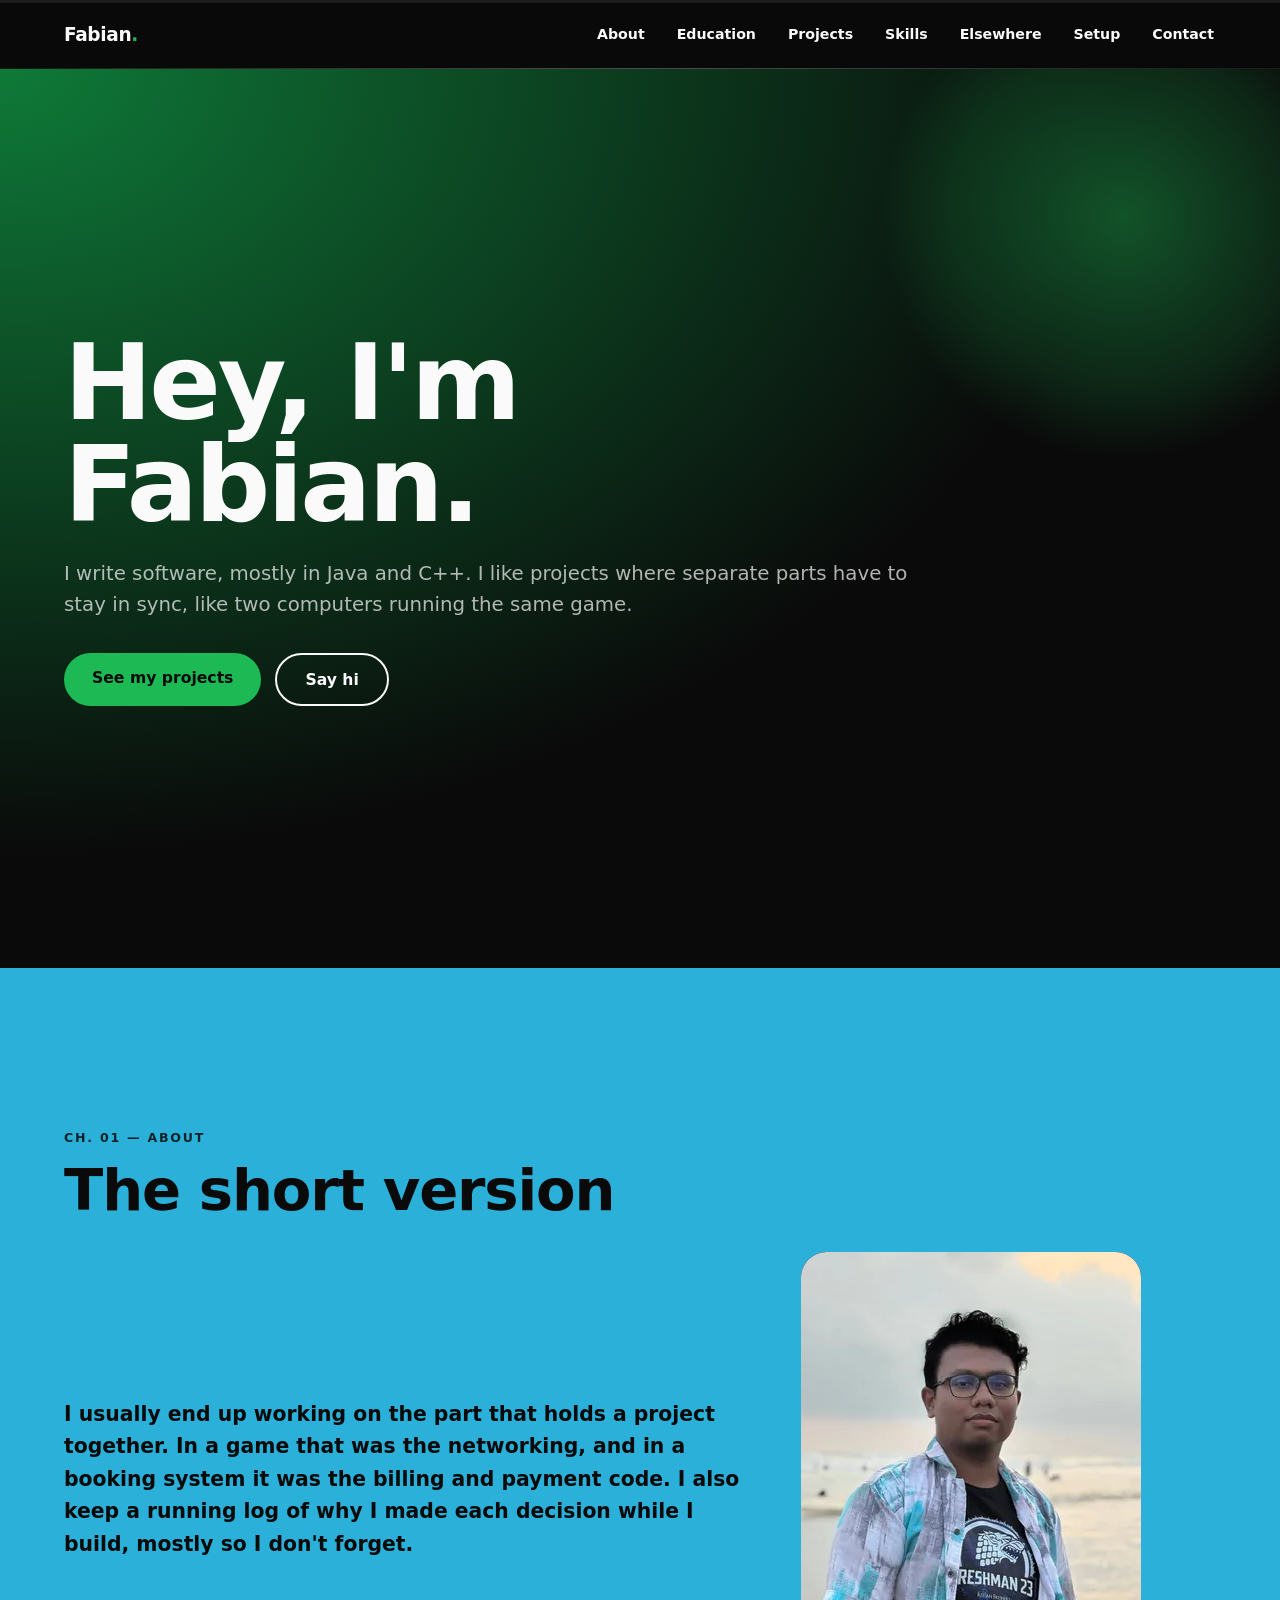
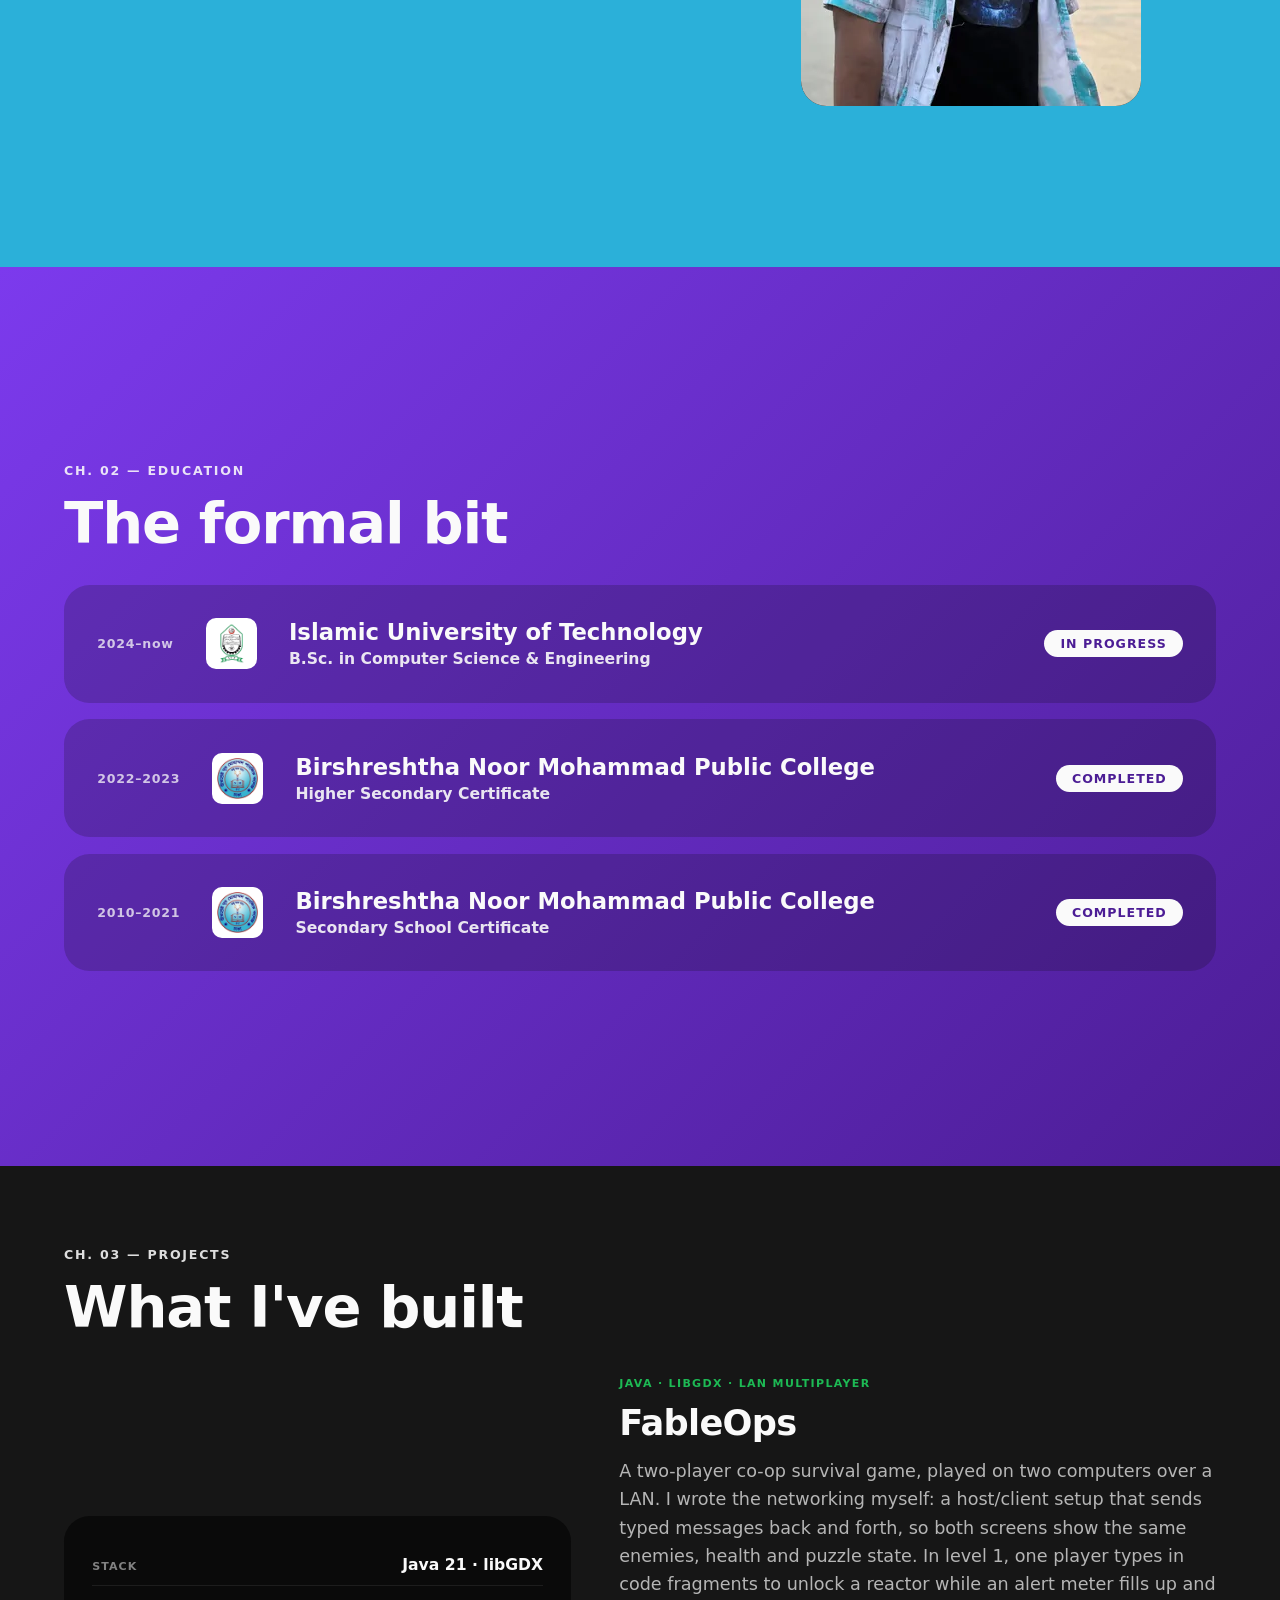
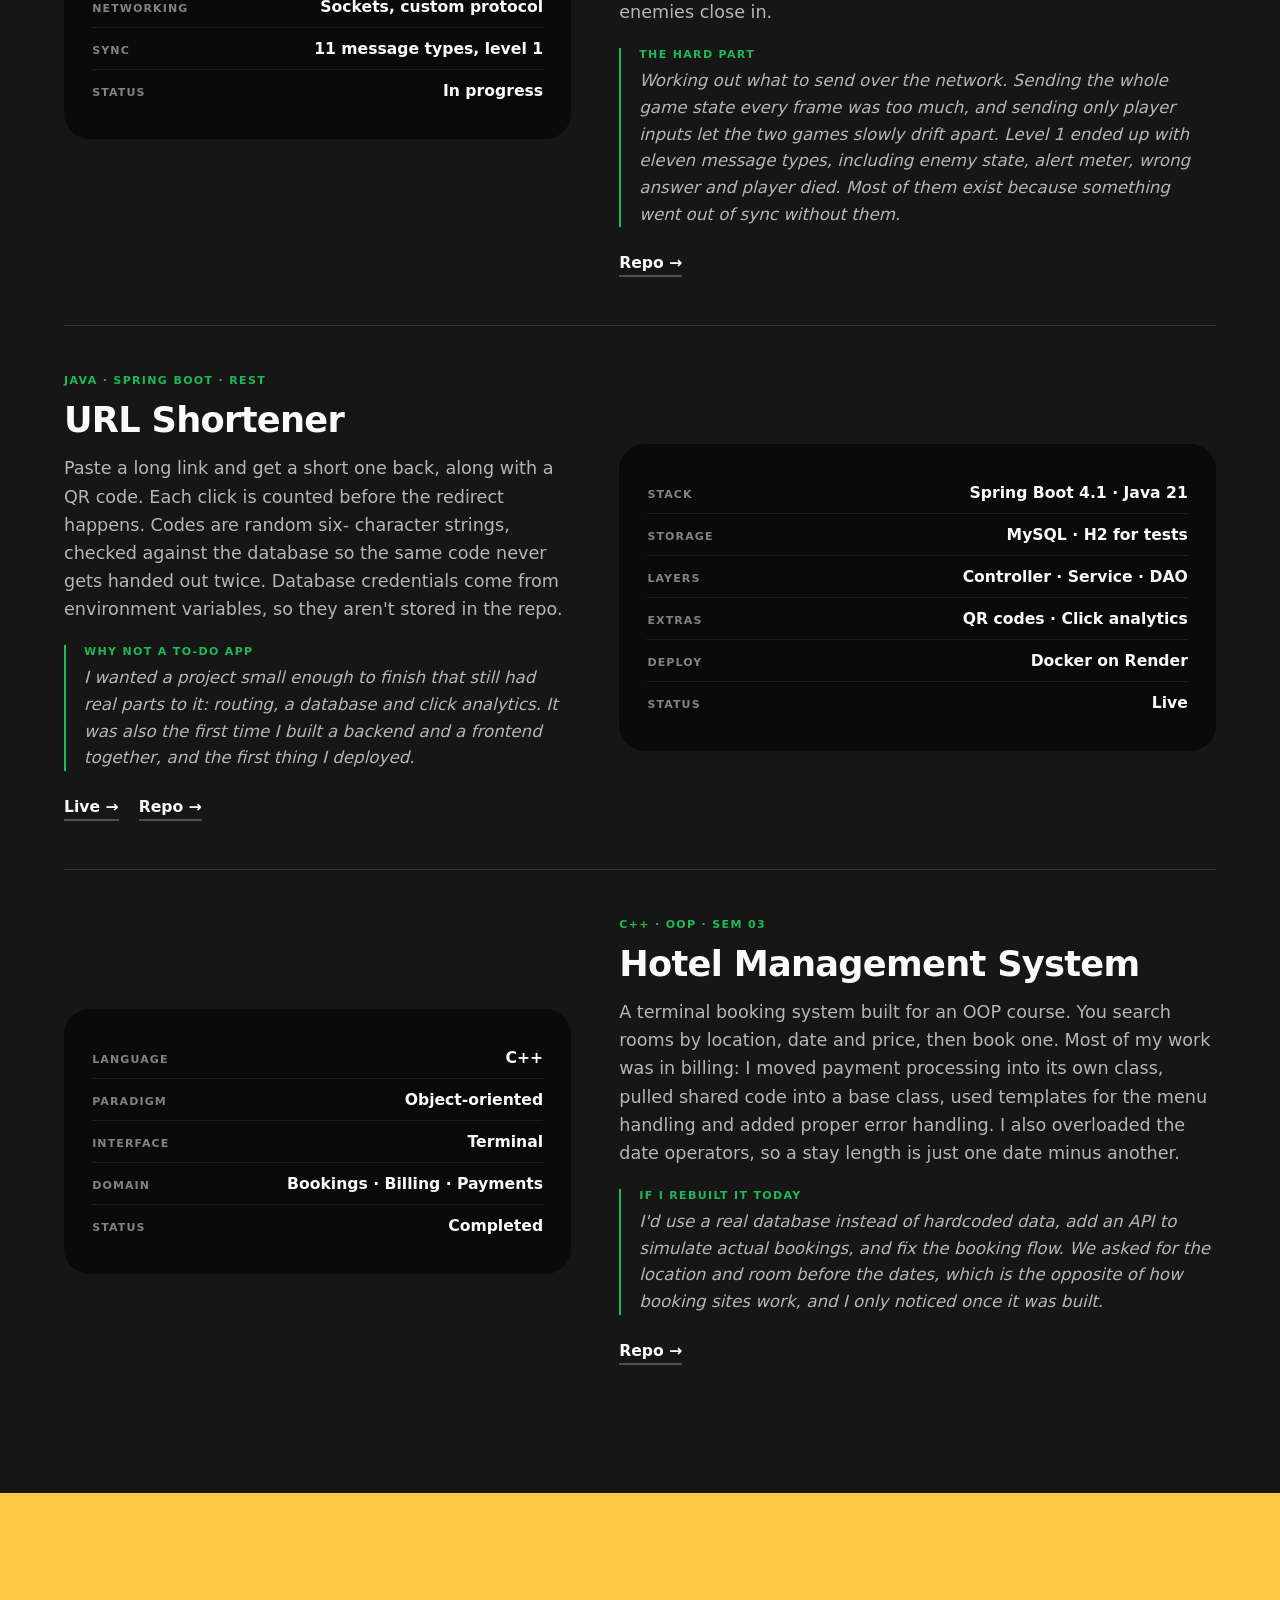
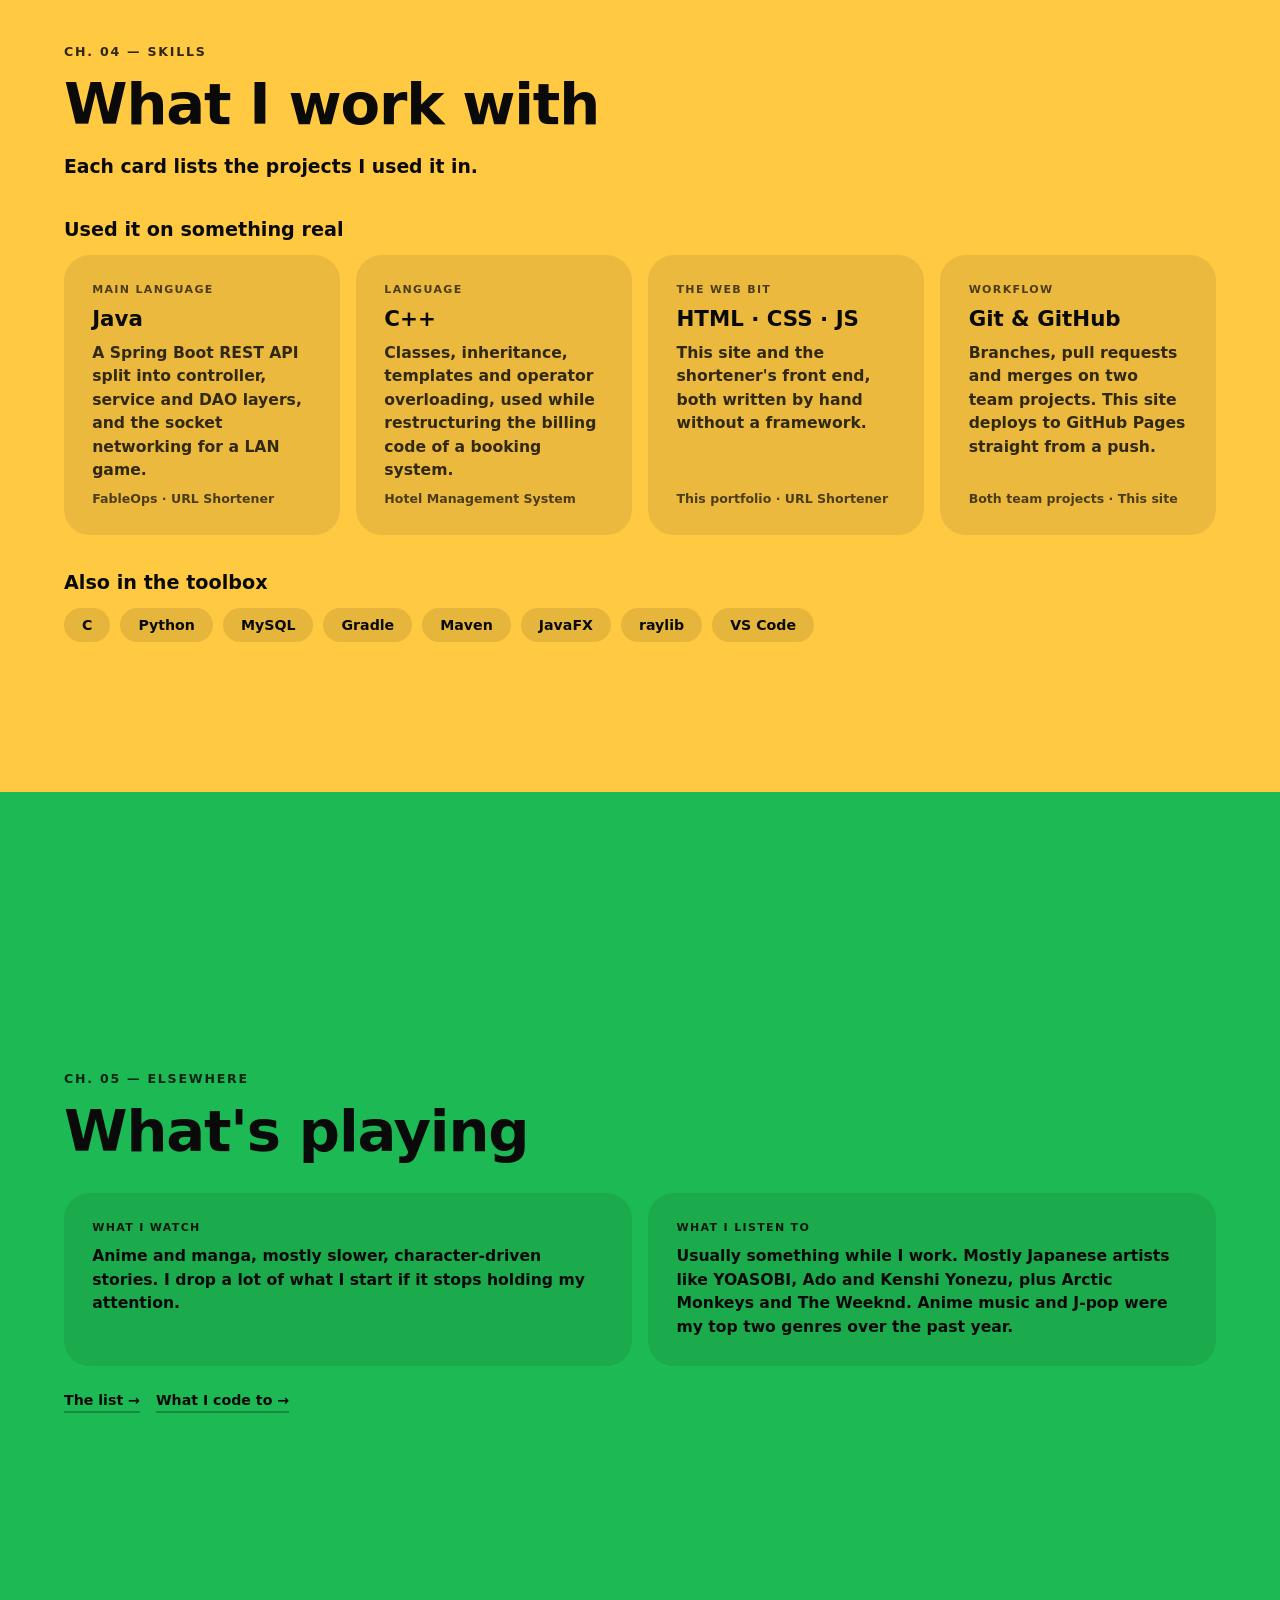
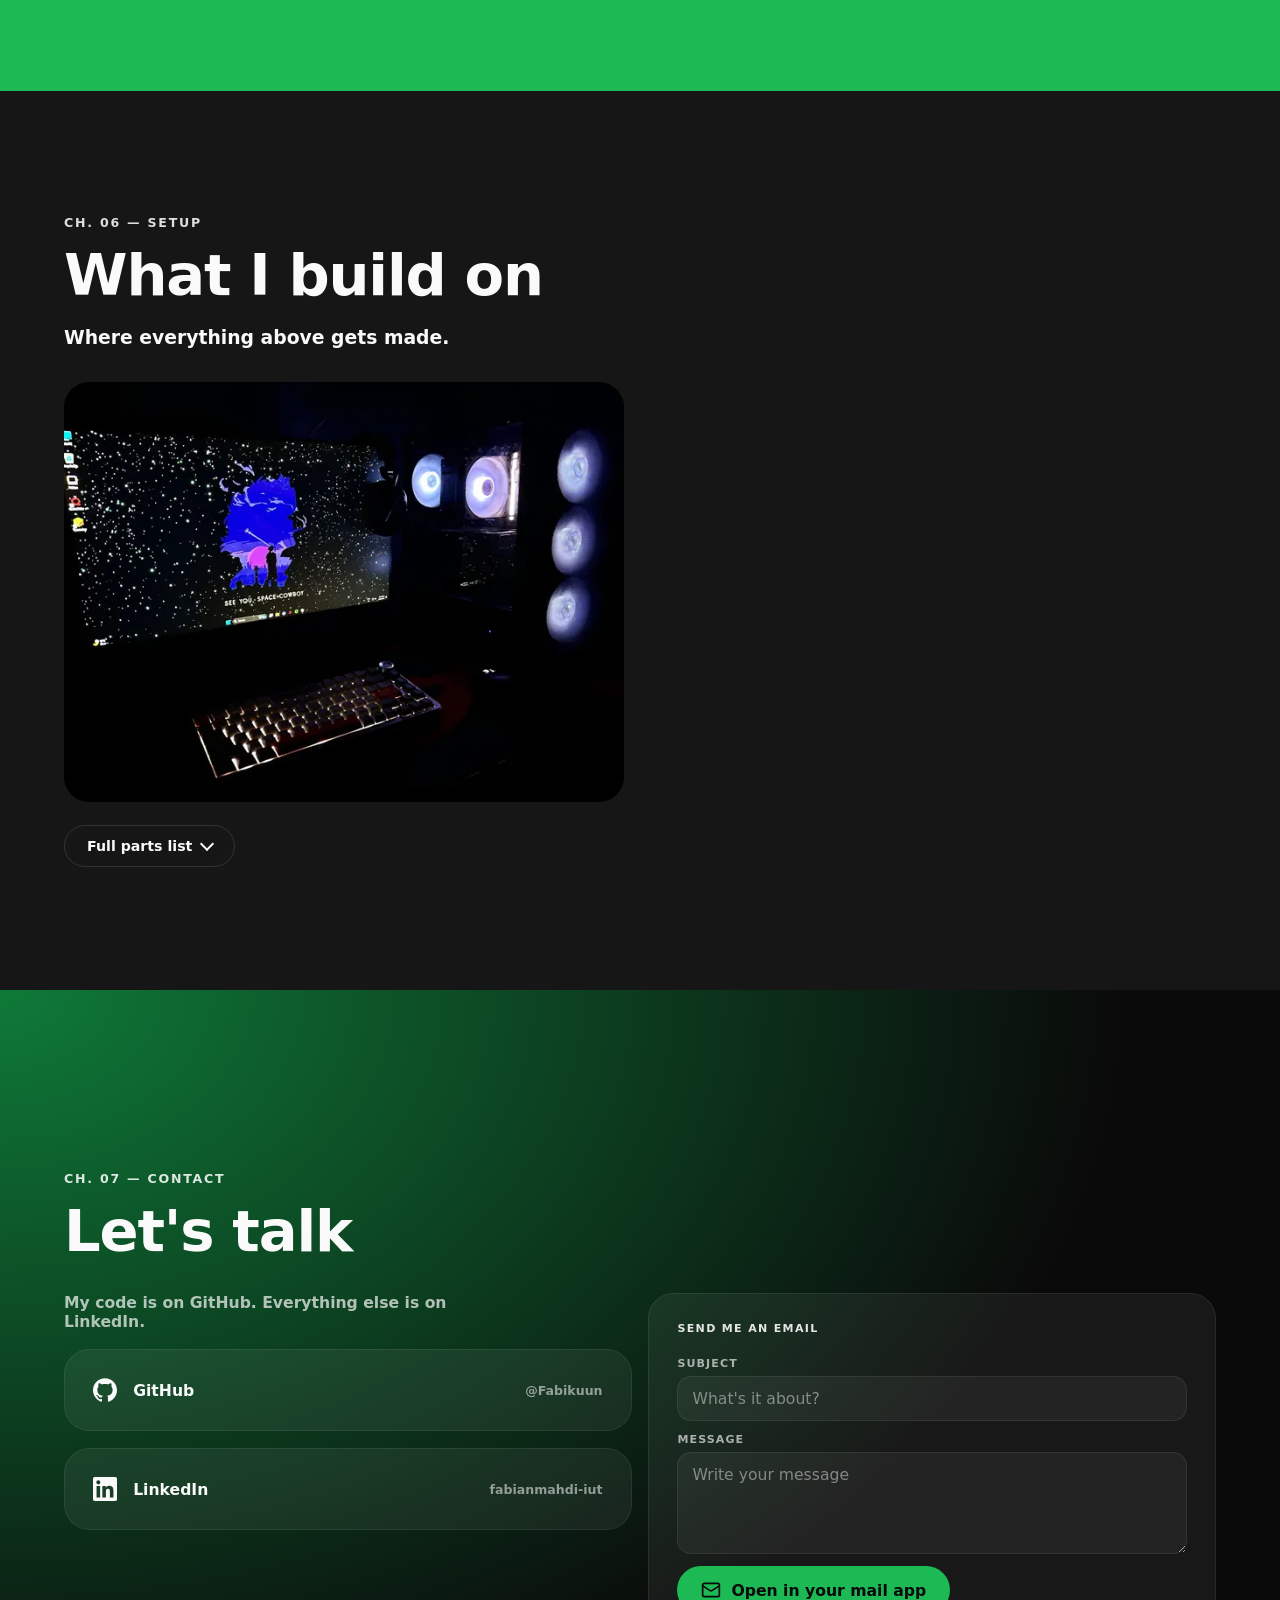
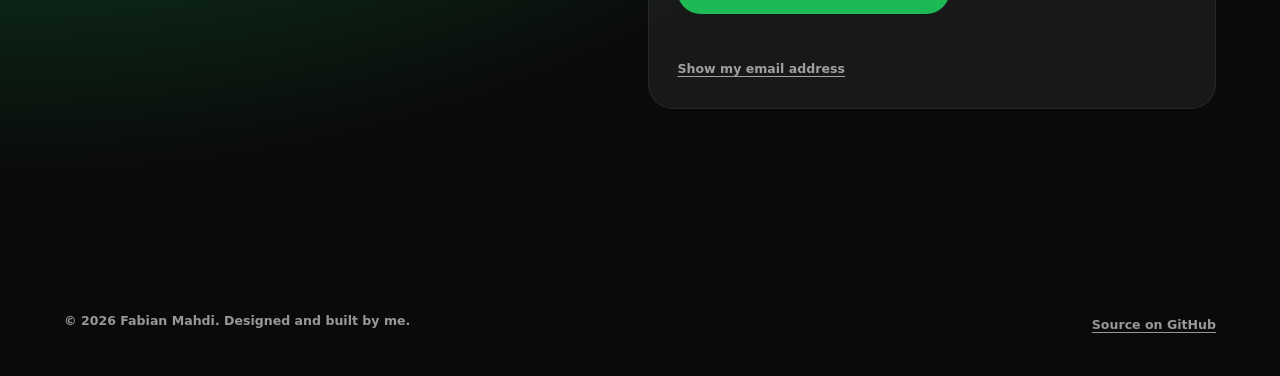
==== commit 069ef063: "Plainer copy, remove repeated content, fix README and stale code" ====
--- a/index.html
+++ b/index.html
@@ -5,18 +5,18 @@
 <meta name="viewport" content="width=device-width, initial-scale=1.0">
 <script>document.documentElement.classList.add('js');</script>
 <title>Fabian Mahdi</title>
-<meta name="description" content="Fabian builds things that have to stay in agreement — a LAN co-op game with a hand-written network protocol, a Spring Boot URL shortener, and a C++ booking system.">
+<meta name="description" content="Portfolio of Fabian Mahdi: a LAN co-op game in Java, a Spring Boot URL shortener and a C++ hotel booking system.">
 <link rel="canonical" href="https://fabikuun.github.io/portfolio/">
 <meta name="theme-color" content="#0A0A0A">
 
 <meta property="og:type" content="website">
 <meta property="og:title" content="Fabian Mahdi">
-<meta property="og:description" content="Fabian builds things that have to stay in agreement — a LAN co-op game with a hand-written network protocol, a Spring Boot URL shortener, and a C++ booking system.">
+<meta property="og:description" content="Portfolio of Fabian Mahdi: a LAN co-op game in Java, a Spring Boot URL shortener and a C++ hotel booking system.">
 <meta property="og:url" content="https://fabikuun.github.io/portfolio/">
 <meta property="og:image" content="https://fabikuun.github.io/portfolio/images/profile-1020.jpg">
 <meta name="twitter:card" content="summary_large_image">
 <meta name="twitter:title" content="Fabian Mahdi">
-<meta name="twitter:description" content="Fabian builds things that have to stay in agreement — a LAN co-op game with a hand-written network protocol, a Spring Boot URL shortener, and a C++ booking system.">
+<meta name="twitter:description" content="Portfolio of Fabian Mahdi: a LAN co-op game in Java, a Spring Boot URL shortener and a C++ hotel booking system.">
 <meta name="twitter:image" content="https://fabikuun.github.io/portfolio/images/profile-1020.jpg">
 
 <link rel="icon" href="favicon.svg" type="image/svg+xml">
@@ -57,11 +57,9 @@
   <div class="block-inner">
     <h1 class="mega">Hey, I'm<br>Fabian.</h1>
     <p class="hero-desc">
-      I build things that have to stay in agreement — two machines holding the same
-      world across a network, a service handing out short codes without ever
-      repeating one.
+      I write software, mostly in Java and C++. I like projects where separate parts
+      have to stay in sync, like two computers running the same game.
     </p>
-    <p class="hero-tagline">An ongoing story, updated as I build.</p>
     <div class="hero-links">
       <a href="#projects" class="pill pill-solid">See my projects</a>
       <a href="#contact" class="pill pill-outline">Say hi</a>
@@ -77,12 +75,10 @@
       <h2 class="big-heading">The short version</h2>
       <div class="about-grid">
         <p class="lead-text">
-          I like the part of a problem where the pieces have to agree with each other.
-          Most of what I build ends up there eventually — two machines holding the same
-          state, one class quietly doing three jobs, an interface that made perfect sense
-          to the people who built it and to nobody else. I learn more from the version
-          that didn't work than the one that did, and I'd rather write down why something
-          is the way it is than pretend it was obvious all along.
+          I usually end up working on the part that holds a project together. In a game
+          that was the networking, and in a booking system it was the billing and
+          payment code. I also keep a running log of why I made each decision while I
+          build, mostly so I don't forget.
         </p>
         <figure class="portrait zoomable">
           <picture>
@@ -113,7 +109,7 @@
       <h2 class="big-heading">The formal bit</h2>
       <ol class="edu-timeline">
         <li class="edu-row">
-          <span class="edu-year">2024 — now</span>
+          <span class="edu-year">2024–now</span>
           <img class="edu-logo" src="images/logo-iut.webp" alt="" width="192" height="192" loading="lazy" decoding="async">
           <div class="edu-body">
             <h3>Islamic University of Technology</h3>
@@ -122,7 +118,7 @@
           <span class="edu-tag">In progress</span>
         </li>
         <li class="edu-row">
-          <span class="edu-year">2022 — 2023</span>
+          <span class="edu-year">2022–2023</span>
           <img class="edu-logo" src="images/logo-bnmpc.webp" alt="" width="192" height="192" loading="lazy" decoding="async">
           <div class="edu-body">
             <h3>Birshreshtha Noor Mohammad Public College</h3>
@@ -131,7 +127,7 @@
           <span class="edu-tag">Completed</span>
         </li>
         <li class="edu-row">
-          <span class="edu-year">2010 — 2021</span>
+          <span class="edu-year">2010–2021</span>
           <img class="edu-logo" src="images/logo-bnmpc.webp" alt="" width="192" height="192" loading="lazy" decoding="async">
           <div class="edu-body">
             <h3>Birshreshtha Noor Mohammad Public College</h3>
@@ -162,22 +158,20 @@
             <p class="project-cat">Java · libGDX · LAN multiplayer</p>
             <h3>FableOps</h3>
             <p class="project-desc">
-              A two-player co-op survival game where both players are on separate machines
-              over a LAN. I wrote the networking from scratch — a host/client session model
-              with its own typed message protocol, because the two screens have to agree on
-              enemy positions, health and puzzle state without ever drifting apart. Level 1
-              is a reactor room: one player enters code fragments while an alert meter
-              climbs and an enemy swarm closes in.
+              A two-player co-op survival game, played on two computers over a LAN. I
+              wrote the networking myself: a host/client setup that sends typed messages
+              back and forth, so both screens show the same enemies, health and puzzle
+              state. In level 1, one player types in code fragments to unlock a reactor
+              while an alert meter fills up and enemies close in.
             </p>
             <div class="reflection">
               <span class="reflection-label">The hard part</span>
               <p>
-                Deciding what to send over the wire. Sending whole world state every frame
-                is simple and doesn't scale; sending nothing but inputs means the two
-                machines quietly disagree. I ended up with eleven separate message types
-                for level 1 alone — enemy state, alert meter, digit accepted, wrong answer,
-                reactor unlock, player died — each one existing because something desynced
-                without it.
+                Working out what to send over the network. Sending the whole game state
+                every frame was too much, and sending only player inputs let the two
+                games slowly drift apart. Level 1 ended up with eleven message types,
+                including enemy state, alert meter, wrong answer and player died. Most
+                of them exist because something went out of sync without them.
               </p>
             </div>
             <div class="project-links">
@@ -201,20 +195,19 @@
             <p class="project-cat">Java · Spring Boot · REST</p>
             <h3>URL Shortener</h3>
             <p class="project-desc">
-              Paste a long link, get a short code back, and it tracks the clicks — plus a
-              QR code endpoint for each link. Codes come from a cryptographically secure
-              generator with a collision check against the database before anything is
-              handed out. Every database credential comes from an environment variable,
-              so nothing sensitive is ever committed — the deploy config asks Render for
-              them instead of carrying them in git.
+              Paste a long link and get a short one back, along with a QR code. Each
+              click is counted before the redirect happens. Codes are random six-
+              character strings, checked against the database so the same code never
+              gets handed out twice. Database credentials come from environment
+              variables, so they aren't stored in the repo.
             </p>
             <div class="reflection">
               <span class="reflection-label">Why not a to-do app</span>
               <p>
-                I wanted something small enough to actually finish that still had real
-                parts to it — routing, database design, and analytics. I kept a running
-                log of decisions in the repo while building rather than writing it up
-                afterwards, so the reasoning is still there when I go back to it.
+                I wanted a project small enough to finish that still had real parts to
+                it: routing, a database and click analytics. It was also the first time
+                I built a backend and a frontend together, and the first thing I
+                deployed.
               </p>
             </div>
             <div class="project-links">
@@ -238,20 +231,20 @@
             <p class="project-cat">C++ · OOP · Sem 03</p>
             <h3>Hotel Management System</h3>
             <p class="project-desc">
-              A terminal booking system for my OOP course — search a room by location, date
-              and price, then book it. I took billing apart: pulled payment processing out
-              of the billing class into its own type, moved shared behaviour up into a base
-              class, templated the menu handling, and replaced silent failures with real
-              error handling. I also overloaded the date operators, so working out a stay
-              length reads like ordinary subtraction.
+              A terminal booking system built for an OOP course. You search rooms by
+              location, date and price, then book one. Most of my work was in billing: I
+              moved payment processing into its own class, pulled shared code into a
+              base class, used templates for the menu handling and added proper error
+              handling. I also overloaded the date operators, so a stay length is just
+              one date minus another.
             </p>
             <div class="reflection">
               <span class="reflection-label">If I rebuilt it today</span>
               <p>
-                A real database instead of a hardcoded one, an API to actually simulate
-                booking, and fixing the flow — we asked for location and room before
-                dates, backwards from how every real booking site works. I didn't notice
-                until it was already built.
+                I'd use a real database instead of hardcoded data, add an API to
+                simulate actual bookings, and fix the booking flow. We asked for the
+                location and room before the dates, which is the opposite of how booking
+                sites work, and I only noticed once it was built.
               </p>
             </div>
             <div class="project-links">
@@ -269,8 +262,7 @@
       <p class="eyebrow eyebrow-dark">Ch. 04 — Skills</p>
       <h2 class="big-heading">What I work with</h2>
       <p class="sec-lead">
-        Everything here is something I've built with rather than read about —
-        the line under each name says which project.
+        Each card lists the projects I used it in.
       </p>
 
       <h3 class="skills-sub">Used it on something real</h3>
@@ -279,9 +271,8 @@
           <span class="proof-tier">Main language</span>
           <h4>Java</h4>
           <p>
-            Two projects, two very different shapes — a Spring Boot REST service with a
-            layered controller/service/DAO split, and a networked game where I wrote the
-            socket layer and its message protocol by hand.
+            A Spring Boot REST API split into controller, service and DAO layers, and
+            the socket networking for a LAN game.
           </p>
           <span class="proof-where">FableOps · URL Shortener</span>
         </article>
@@ -289,9 +280,8 @@
           <span class="proof-tier">Language</span>
           <h4>C++</h4>
           <p>
-            Refactored a billing class that did too much — split payment into its own type,
-            lifted shared behaviour into a base class, templated the menu handling, and
-            overloaded the date operators so stay length reads like subtraction.
+            Classes, inheritance, templates and operator overloading, used while
+            restructuring the billing code of a booking system.
           </p>
           <span class="proof-where">Hotel Management System</span>
         </article>
@@ -299,9 +289,8 @@
           <span class="proof-tier">The web bit</span>
           <h4>HTML · CSS · JS</h4>
           <p>
-            This site, and the front end for the shortener. Hand-written, no framework,
-            no build step — which meant owning the parts a framework usually hides: focus
-            states, reduced-motion handling, and still working with JavaScript switched off.
+            This site and the shortener's front end, both written by hand without a
+            framework.
           </p>
           <span class="proof-where">This portfolio · URL Shortener</span>
         </article>
@@ -309,8 +298,8 @@
           <span class="proof-tier">Workflow</span>
           <h4>Git &amp; GitHub</h4>
           <p>
-            Branches, pull requests and merges across two team projects, and it's what
-            ships this site — every change a commit that goes straight to GitHub Pages.
+            Branches, pull requests and merges on two team projects. This site deploys
+            to GitHub Pages straight from a push.
           </p>
           <span class="proof-where">Both team projects · This site</span>
         </article>
@@ -327,30 +316,6 @@
         <span class="also-chip">raylib</span>
         <span class="also-chip">VS Code</span>
       </div>
-
-      <h3 class="skills-sub">Ask me about</h3>
-      <div class="ask-grid">
-        <div class="ask-card">
-          <span class="ask-q">The one I got wrong</span>
-          Why our booking flow asked for location and room before dates — backwards from
-          every real booking site, and I didn't notice until it was built.
-        </div>
-        <div class="ask-card">
-          <span class="ask-q">The one that took longest</span>
-          Why two machines in the same game kept quietly disagreeing, and how eleven
-          message types turned out to be the answer rather than one big one.
-        </div>
-        <div class="ask-card">
-          <span class="ask-q">The small detail I like</span>
-          Short codes come from a secure generator, then get checked against the
-          database before anyone sees them — collisions are rare, not impossible.
-        </div>
-        <div class="ask-card">
-          <span class="ask-q">The stubborn choice</span>
-          Building this site with zero dependencies — slower to write, but nothing here
-          breaks because a package updated.
-        </div>
-      </div>
     </div>
   </section>
 
@@ -363,17 +328,16 @@
         <div class="note-card">
           <span class="note-label">What I watch</span>
           <p>
-            Anime and manga, mostly the slow character-driven kind. I drop plenty of
-            what I start — I'd rather stop early than finish something out of obligation.
+            Anime and manga, mostly slower, character-driven stories. I drop a lot of
+            what I start if it stops holding my attention.
           </p>
         </div>
         <div class="note-card">
           <span class="note-label">What I listen to</span>
           <p>
-            Something is always playing while I work, and it's mostly Japanese — YOASOBI,
-            Ado, Kenshi Yonezu — with Arctic Monkeys and The Weeknd wandering in from
-            somewhere else entirely. Anime and J-pop topped my year, which lines up
-            suspiciously well with the card above.
+            Usually something while I work. Mostly Japanese artists like YOASOBI, Ado
+            and Kenshi Yonezu, plus Arctic Monkeys and The Weeknd. Anime music and J-pop
+            were my top two genres over the past year.
           </p>
         </div>
       </div>
@@ -389,7 +353,7 @@
       <p class="eyebrow">Ch. 06 — Setup</p>
       <h2 class="big-heading">What I build on</h2>
       <p class="sec-lead">
-        Where everything above actually gets made.
+        Where everything above gets made.
       </p>
 
 
@@ -455,7 +419,9 @@
       <div class="contact-grid">
 
         <div class="contact-social">
-          <p class="contact-lead">Both of these are me. One has the code, the other has the tidy version.</p>
+          <p class="contact-lead">
+            My code is on GitHub. Everything else is on LinkedIn.
+          </p>
           <div class="social-row">
             <a class="social-btn" href="https://github.com/Fabikuun" target="_blank" rel="noopener noreferrer">
               <svg viewBox="0 0 24 24" width="24" height="24" fill="currentColor" aria-hidden="true"><path d="M12 .297c-6.63 0-12 5.373-12 12 0 5.303 3.438 9.8 8.205 11.385.6.113.82-.258.82-.577 0-.285-.01-1.04-.015-2.04-3.338.724-4.042-1.61-4.042-1.61C4.422 18.07 3.633 17.7 3.633 17.7c-1.087-.744.084-.729.084-.729 1.205.084 1.838 1.236 1.838 1.236 1.07 1.835 2.809 1.305 3.495.998.108-.776.417-1.305.76-1.605-2.665-.3-5.466-1.332-5.466-5.93 0-1.31.465-2.38 1.235-3.22-.135-.303-.54-1.523.105-3.176 0 0 1.005-.322 3.3 1.23.96-.267 1.98-.399 3-.405 1.02.006 2.04.138 3 .405 2.28-1.552 3.285-1.23 3.285-1.23.645 1.653.24 2.873.12 3.176.765.84 1.23 1.91 1.23 3.22 0 4.61-2.805 5.625-5.475 5.92.42.36.81 1.096.81 2.22 0 1.606-.015 2.896-.015 3.286 0 .315.21.69.825.57C20.565 22.092 24 17.592 24 12.297c0-6.627-5.373-12-12-12"/></svg>
@@ -472,20 +438,20 @@
 
         <form class="contact-mail" id="mailForm" novalidate
               data-user="fabianmahdi" data-domain="iut-dhaka.edu">
-          <span class="note-label">Or just write</span>
+          <span class="note-label">Send me an email</span>
 
           <div class="form-field">
             <label for="mf-subject">Subject</label>
             <input type="text" id="mf-subject" name="subject" autocomplete="off"
-                   placeholder="What it's about" aria-describedby="mf-subject-err">
-            <p class="form-error" id="mf-subject-err" hidden>Give it a subject so I know what I'm opening.</p>
+                   placeholder="What's it about?" aria-describedby="mf-subject-err">
+            <p class="form-error" id="mf-subject-err" hidden>Please add a subject.</p>
           </div>
 
           <div class="form-field">
             <label for="mf-message">Message</label>
             <textarea id="mf-message" name="message" rows="4"
-                      placeholder="Whatever you'd like to say" aria-describedby="mf-message-err"></textarea>
-            <p class="form-error" id="mf-message-err" hidden>A message would help.</p>
+                      placeholder="Write your message" aria-describedby="mf-message-err"></textarea>
+            <p class="form-error" id="mf-message-err" hidden>Please write a message.</p>
           </div>
 
           <button type="submit" class="mail-btn">
@@ -499,7 +465,7 @@
           <p class="form-status" id="mf-status" role="status" aria-live="polite"></p>
 
           <button type="button" class="mail-plain" id="mailReveal">
-            <span id="mailRevealText">or just show me the address</span>
+            <span id="mailRevealText">Show my email address</span>
           </button>
         </form>
 
@@ -510,8 +476,8 @@
 </main>
 
 <footer class="site-footer">
-  <span>© 2026 Fabian Mahdi — hand-built, as the absence of a framework suggests.</span>
-  <span>HTML · CSS · JS</span>
+  <span>© 2026 Fabian Mahdi. Designed and built by me.</span>
+  <a href="https://github.com/Fabikuun/portfolio" target="_blank" rel="noopener noreferrer">Source on GitHub</a>
 </footer>
 
 <script src="script.js" defer></script>
--- a/style.css
+++ b/style.css
@@ -1,12 +1,5 @@
-/* ============================================================
-     Preview build. Single-theme on purpose: each section paints its
-     own ground and text colour, so the page reads identically
-     whatever theme the viewer is in.
-
-     Capitalisation: sentence case for headings and prose, uppercase
-     reserved for the small tracked labels (eyebrows, spec keys, card
-     kickers) where it reads as a typographic device rather than shouting.
-     ============================================================ */
+/* Single theme on purpose: every section sets its own background and text colour.
+   Sentence case for headings, uppercase only for the small tracked labels. */
 
   :root {
     --black: #0A0A0A;
@@ -26,8 +19,7 @@
     --sans: system-ui, -apple-system, 'Segoe UI', Roboto, 'Helvetica Neue', Arial, sans-serif;
     --radius: clamp(18px, 2vw, 28px);
 
-    /* Surfaces are translucent so each section's own ground shows through —
-       one card style works on pink, yellow, purple and blue alike. */
+    /* Translucent surfaces, so one card style works on every section colour. */
     --surface-light: rgba(255, 255, 255, 0.1);
     --surface-dark: rgba(10, 10, 10, 0.08);
     --surface-dark-hover: rgba(10, 10, 10, 0.13);
@@ -40,8 +32,7 @@
     --pad-card: clamp(20px, 2.2vw, 30px);
     --gap-grid: clamp(12px, 1.3vw, 20px);
 
-    /* Label type scale. Small tracked text still needs to grow on a large
-       display, or it turns into a rumour at 1440p. */
+    /* Type scale for small labels, so they still grow on large screens. */
     --fs-kicker: clamp(0.64rem, 0.61rem + 0.1vw, 0.75rem);
     --fs-label: clamp(0.72rem, 0.69rem + 0.12vw, 0.85rem);
     --fs-nav: clamp(0.82rem, 0.79rem + 0.12vw, 0.95rem);
@@ -51,16 +42,13 @@
 
     --ease-out: cubic-bezier(0.22, 0.61, 0.36, 1);
 
-    /* One readable line-length cap, used everywhere prose is set. min(…,100%)
-       means it can never be wider than its container — so it holds at 400%
-       zoom and on a 800x600 CRT just as well as on an ultrawide. */
+    /* Maximum line length for paragraphs. */
     --content-max: 1180px;
     --gutter: clamp(20px, 5vw, 72px);
     --measure: min(68ch, 100%);
     --measure-narrow: min(58ch, 100%);
 
-    /* Section padding scales with the viewport but is clamped at both ends,
-       so it can't collapse on a short screen or run away on a tall one. */
+    /* Section padding scales with the screen height, within limits. */
     --block-pad: clamp(56px, 9vh, 140px);
 
     --cursor-dot: 4px;
@@ -74,15 +62,12 @@
 
   * { box-sizing: border-box; margin: 0; padding: 0; }
 
-  /* html needs the background too. Overscrolling past the top or bottom on iOS
-     shows the html canvas, not the body — without this you get a white band
-     flashing above the hero every time the page bounces. */
+  /* html needs a background too, or iOS flashes white when you overscroll. */
   html {
     background: var(--black);
     scroll-behavior: smooth;
     overflow-x: hidden;
-    /* Stops iOS inflating text in landscape and inside in-app webviews, which
-       silently breaks every measure and clamp on the page. */
+    /* Stops iOS from enlarging text in landscape and in in-app browsers. */
     -webkit-text-size-adjust: 100%;
     text-size-adjust: 100%;
   }
@@ -99,17 +84,7 @@
 
   a { color: inherit; text-decoration: none; }
 
-  /* Focus rings, ordered so no browser is left without one.
-
-     :focus-visible only exists from Safari 15.4 and Firefox 85. Written on its
-     own, the whole rule is invalid on anything older — which means a keyboard
-     user on an iPhone still running iOS 15.3 gets no focus indicator at all.
-     That is a WCAG 2.4.7 failure, not a cosmetic gap.
-
-     So: give every browser a plain :focus ring first, then switch it off for
-     mouse focus only where :focus-visible is actually understood. Old engines
-     keep the ring on click too — showing an extra ring is the right way to
-     fail; showing none is not. */
+  /* Focus rings, ordered so no browser is left without one. */
   a:focus, button:focus {
     outline: 3px solid var(--white);
     outline-offset: 3px;
@@ -139,10 +114,7 @@
   .skip-link:focus { top: 12px; }
 
   /* ============ NAV ============ */
-  /* Glass is applied to floating chrome only — the bar and the mobile panel —
-     never to content cards. A pane that sits over moving content is what the
-     effect is actually describing; putting it on everything is the thing that
-     makes a design look like a template. */
+  /* Glass effect only on the nav bar and mobile menu, not on content cards. */
   .nav {
     position: sticky;
     top: 0;
@@ -156,15 +128,11 @@
     -webkit-backdrop-filter: blur(18px) saturate(180%);
     backdrop-filter: blur(18px) saturate(180%);
     border-bottom: 1px solid var(--hairline);
-    /* A sticky element that also blurs what is behind it is the classic source
-       of smearing and trails during momentum scroll on iOS WebKit. Promoting it
-       to its own compositor layer makes the browser redraw it as a unit instead
-       of re-sampling the backdrop against a moving page every frame. */
+    /* Own compositor layer so the blurred sticky nav does not smear on iOS while scrolling. */
     transform: translateZ(0);
     -webkit-transform: translateZ(0);
   }
-  /* The wet edge — a highlight that fades out toward the sides, which is what
-     separates "frosted pane" from "grey box". */
+  /* Soft highlight along the bottom edge of the glass. */
   .nav::after {
     content: '';
     position: absolute;
@@ -174,16 +142,12 @@
     pointer-events: none;
   }
 
-  /* Browsers with no backdrop-filter — anything pre-2021, and Firefox until it
-     shipped by default — would render the bar as a 55% transparent black
-     rectangle with text scrolling through it. They get an opaque bar instead. */
+  /* Browsers without backdrop-filter get a solid bar instead of a see-through one. */
   @supports not ((backdrop-filter: blur(1px)) or (-webkit-backdrop-filter: blur(1px))) {
     .nav { background: rgba(10, 10, 10, 0.94); }
   }
 
-  /* Phones and tablets do the same job with a smaller radius. Blur cost scales
-     with radius squared, and 18px on a mid-range mobile GPU during momentum
-     scroll is where dropped frames turn into visible tearing. */
+  /* Smaller blur on phones, where big blurs are expensive while scrolling. */
   @media (max-width: 820px), (pointer: coarse) {
     .nav,
     .nav ul {
@@ -229,10 +193,7 @@
   }
   .nav-toggle:hover { background: rgba(255, 255, 255, 0.08); }
 
-  /* Three absolutely-positioned bars. The middle one dissolves, the outer two
-     travel to the centre line and cross — so it is one continuous movement
-     rather than a swap between two icons. aria-expanded is the state hook,
-     which the script already maintains, so there is no second source of truth. */
+  /* Three absolutely-positioned bars. */
   .bars {
     position: relative;
     display: block;
@@ -260,20 +221,11 @@
   .nav-toggle[aria-expanded="true"] .bars i:nth-child(3) { top: 7px; transform: rotate(-45deg); }
 
   /* ============ BLOCKS ============ */
-  /* Every section is at least one screen tall with its content centred.
-     min-height (not height) means a section taller than the viewport still
-     grows normally rather than clipping. box-sizing: border-box keeps the
-     padding inside that height, so nothing overflows.
-     svh rather than vh: on phones vh includes the area behind the browser
-     chrome, which makes a "full screen" section overshoot and jitter as the
-     URL bar hides. Older browsers fall back to the vh line above. */
+  /* Each section is at least one screen tall, with its content centred. */
   .block {
     position: relative;
     overflow: hidden;
-    /* Neighbouring full-bleed sections can leave a hairline gap where their
-       edges land on a fractional device pixel — visible as a flickering line
-       between colours while scrolling. Overlapping them by 1px removes the
-       seam without moving any content. */
+    /* 1px overlap hides the hairline gap some screens show between sections. */
     margin-bottom: -1px;
     padding-bottom: calc(var(--block-pad) + 1px);
     min-height: 100vh;
@@ -282,11 +234,7 @@
     align-items: center;
     padding: var(--block-pad) 0;
   }
-  /* width: min() puts the gutter OUTSIDE the cap instead of inside it, so the
-     content really is --content-max wide on a large screen. The old rule
-     combined max-width with horizontal padding under border-box, which meant
-     a 1860px viewport gave 878px of usable width — everything looked cramped
-     into the left of an empty section, and that was why. */
+  /* The gutter sits outside the max width, so content really is --content-max wide. */
   .block-inner {
     width: min(100% - var(--gutter) * 2, var(--content-max));
     margin-inline: auto;
@@ -301,15 +249,10 @@
   .block-dark { background: var(--dark-panel); }
   .block-yellow { background: var(--yellow); color: var(--ink); }
   .block-purple { background: linear-gradient(135deg, var(--purple) 0%, var(--purple-deep) 100%); }
-  /* Spotify green carries ink, not white — white on #1DB954 measures 2.48:1.
-     So this behaves like the yellow section: light ground, dark text. */
+  /* Dark text on Spotify green, since white text only measures 2.48:1 there. */
   .block-green { background: var(--green); color: var(--ink); }
 
-  /* Was a 420px circle with filter: blur(80px). A large blur filter inside an
-     overflow:hidden parent is the classic source of iOS repaint artifacts —
-     banding, smearing, and the blur failing to clip on scroll. A radial
-     gradient gives the same soft glow with no filter, no compositing layer,
-     and nothing for the GPU to get wrong. */
+  /* A radial gradient instead of a blur filter, which smeared on iOS while scrolling. */
   .blob {
     position: absolute;
     width: min(620px, 90vw);
@@ -359,17 +302,9 @@
     font-weight: 500;
     line-height: 1.55;
     color: var(--muted-light);
-    margin: 24px 0 14px;
-  }
-
-  .hero-tagline {
-    font-size: var(--fs-label);
-    font-weight: 700;
-    color: var(--green);
-    letter-spacing: 0.1em;
-    text-transform: uppercase;
-    margin-bottom: 36px;
-  }
+    margin: 24px 0 32px;
+  }
+
 
   .lead-text {
     font-size: clamp(1.08rem, 1rem + 0.34vw, 1.4rem);
@@ -395,8 +330,7 @@
   .pill-outline:hover { background: var(--white); color: var(--black); }
 
   /* ============ ABOUT ============ */
-  /* minmax(0, ...) on both tracks stops a long unbroken word from forcing the
-     grid wider than its container on narrow screens. */
+  /* minmax(0, ...) stops a long word from widening the grid on small screens. */
   .about-grid {
     display: grid;
     grid-template-columns: minmax(0, 1.25fr) minmax(0, 0.75fr);
@@ -405,42 +339,33 @@
     justify-items: start;
   }
 
-  /* The frame owns the shape, the image fills it. aspect-ratio + cover means
-     the layout is identical whatever the source file's dimensions are, and
-     never shifts while the image loads. */
+  /* The frame sets the shape and the image fills it, so nothing shifts while it loads. */
   .portrait {
     width: 100%;
     max-width: 340px;
     aspect-ratio: 3 / 4;
     border-radius: var(--radius);
     overflow: hidden;
-    /* One flat colour, not a tint of the section — the photo reads as a framed
-       print rather than a hole punched in the background. */
+    /* Solid background behind the photo. */
     background: var(--black);
   }
-  /* The frame stays still and the picture moves inside it. overflow: hidden on
-     the frame is what makes the movement read as motion rather than growth. */
+  /* The frame stays still and the image zooms inside it. */
   .portrait img {
     display: block;
     width: 100%;
     height: 100%;
     object-fit: cover;
-    /* The face sits left of centre and high in the frame; this keeps it there
-       under every crop, including the square one used on phones. */
+    /* Keeps the face in frame when the photo is cropped square on phones. */
     object-position: 46% 18%;
   }
-  /* One behaviour for every zoomable image. :hover is gated behind a real
-     pointer — iOS applies :hover on tap and keeps it applied, which would fight
-     the .is-active toggle and leave the picture stuck. Touch gets the class only. */
+  /* One behaviour for every zoomable image. */
   .zoomable img { transition: transform 0.6s var(--ease-out); }
   @media (hover: hover) and (pointer: fine) {
     .zoomable:hover img { transform: scale(1.06); }
   }
   .zoomable.is-active img { transform: scale(1.06); }
 
-  /* ============ PROJECTS ============
-     Full-width alternating rows rather than a card grid. One card in a grid
-     reads as an empty grid; one row reads as a deliberate layout. */
+  /* ============ PROJECTS ============ */
   .project-list { display: flex; flex-direction: column; }
 
   .project-row {
@@ -502,8 +427,7 @@
     max-width: var(--measure);
   }
 
-  /* The reflection is the most interesting thing on the card, so it is not
-     hidden behind a flip. It sits inline, set apart by a rule and italics. */
+  /* Reflection sits under the description, marked by a green rule. */
   .reflection { margin-top: 22px; padding-left: 18px; border-left: 2px solid var(--green); }
   .reflection-label {
     display: block;
@@ -531,9 +455,7 @@
   }
   .project-links a:hover { color: var(--green); border-color: var(--green); }
 
-  /* ============ SETUP ============
-     Reuses the project spec panel — a build list is literally key/value rows,
-     so it needs no new component. */
+  /* ============ SETUP ============ */
   .setup-grid {
     display: grid;
     grid-template-columns: repeat(auto-fit, minmax(min(100%, 280px), 1fr));
@@ -541,10 +463,7 @@
     margin-top: var(--gap-grid);
   }
 
-  /* <details> rather than a scripted toggle: it works with JavaScript off, it
-     is keyboard-operable and screen-reader-announced for free, and it has
-     shipped in every browser since 2011. A parts list is something a reader
-     asks for, not something the page pushes at them. */
+  /* <details> works without JavaScript and is keyboard and screen reader friendly. */
   .setup-details { margin-top: clamp(18px, 2.5vh, 30px); }
   .setup-details summary {
     display: inline-flex;
@@ -571,15 +490,7 @@
   }
   .setup-details[open] summary::after { transform: translateY(1px) rotate(-135deg); }
   .setup-details summary:hover { color: var(--green); border-color: var(--green); }
-  /* Half-width instead of full-bleed: the source is 2560px wide, so at roughly
-     580px on screen it is downscaled more than 4x and never shows its grain.
-
-     The frame matches the photo's own 4:3, and the image is contained rather
-     than covered — cover would crop the sides off the desk the moment the cell
-     is any other shape. Contained inside a matching frame means the whole desk
-     is visible at every viewport, ratio and zoom level, with no letterboxing.
-     align-self keeps the cell from stretching to the panel beside it, which
-     would have reintroduced the letterbox. */
+  /* Kept small so the photo is downscaled and stays sharp. */
   .desk-shot {
     width: 100%;
     max-width: min(560px, 100%);
@@ -588,11 +499,6 @@
     background: var(--black);
     aspect-ratio: 4 / 3;
   }
-  /* Beside a panel it drops its own ratio and takes the row's height instead,
-     so the two form a matched pair rather than one overhanging the other.
-     object-fit: contain still shows the whole desk; the spare width fills with
-     --black, which is the same ground the spec panels use — so it reads as a
-     panel with a photo in it, not a photo with bars around it. */
   .desk-shot img {
     display: block;
     width: 100%;
@@ -600,8 +506,7 @@
     object-fit: contain;
   }
 
-  /* Each cell fills its row so the four blocks line up. Without this the
-     8-row panel sets the row height and the 4-row one leaves a hole under it. */
+  /* Panels in the same row stretch to the same height. */
   .setup-col { display: flex; flex-direction: column; }
   .setup-col .spec-panel { flex: 1; }
   .setup-col .spec-val { max-width: 60%; }
@@ -654,41 +559,15 @@
     font-size: var(--fs-nav);
   }
 
-  .ask-grid { display: grid; grid-template-columns: repeat(auto-fit, minmax(min(100%, 235px), 1fr)); gap: var(--gap-grid); }
-  .ask-card {
-    background: var(--ink);
-    color: var(--yellow);
-    border-radius: var(--radius);
-    padding: var(--pad-card);
-    font-weight: 700;
-    font-size: var(--fs-body-sm);
-    line-height: 1.45;
-    transition: transform var(--transition-medium);
-  }
-  .ask-card:hover { transform: translateY(-6px); }
-  .ask-q {
-    display: block;
-    font-size: var(--fs-kicker);
-    letter-spacing: 0.12em;
-    text-transform: uppercase;
-    opacity: 0.6; /* yellow @60% on ink = 5.1:1 */
-    margin-bottom: 8px;
-    font-weight: 800;
-  }
-
-  /* ============ EDUCATION ============
-     A timeline rather than a card: the year column is what makes three entries
-     scannable, and one entry still reads as deliberate rather than lonely.
-     The year column is what makes three entries scannable. */
+
+  /* ============ EDUCATION ============ */
   .edu-timeline { list-style: none; display: grid; gap: var(--gap-grid); }
   .edu-row {
     display: grid;
     grid-template-columns: auto auto 1fr auto;
     align-items: center;
     gap: clamp(18px, 2.5vw, 40px);
-    /* Ink, not white. A white overlay on this purple produced a card so light
-       that year, body and heading all had to sit at ~0.99 opacity to clear AA —
-       which is no hierarchy at all. Darkening the card buys back three weights. */
+    /* Dark card background so the text keeps enough contrast on purple. */
     background: rgba(10, 10, 10, 0.2);
     border-radius: var(--radius);
     padding: clamp(22px, 2.6vw, 34px);
@@ -701,9 +580,7 @@
     white-space: nowrap;
     opacity: 0.75;
   }
-  /* A white pad behind each mark: both logos are drawn for light grounds, and
-     the college one has fine red linework that disappears on purple. alt="" —
-     the institution name is right beside it, so announcing it twice is noise. */
+  /* White tile behind each logo, since both are drawn for light backgrounds. */
   .edu-logo {
     width: clamp(38px, 4vw, 54px);
     height: auto;
@@ -737,9 +614,7 @@
   }
 
   /* ============ BEYOND CODE ============ */
-  /* Cards are not prose — the reading measure applies to the paragraph inside
-     each card, which the card width already provides. Capping the grid itself
-     was what squeezed two cards into a single narrow column. */
+  /* No max-width here: the text in each card is already narrow enough. */
   .note-grid {
     display: grid;
     grid-template-columns: repeat(auto-fit, minmax(min(100%, 320px), 1fr));
@@ -914,10 +789,10 @@
     font-size: var(--fs-label);
     color: rgba(255, 255, 255, 0.58); /* 0.4 measured 3.77:1 */
   }
-
-  /* ============ CURSOR ============
-     difference blend means one white dot stays legible on every section
-     colour — no per-section overrides needed. */
+  .site-footer a { text-decoration: underline; text-underline-offset: 3px; display: inline-block; padding: 4px 0; }
+  .site-footer a:hover { color: var(--green); }
+
+  /* ============ CURSOR ============ */
   #cursor-dot {
     position: fixed;
     top: 0; left: 0;
@@ -965,21 +840,14 @@
     background: linear-gradient(90deg, var(--green), var(--yellow), var(--pink));
   }
 
-  /* aspect-ratio only landed in Safari 15 / Chrome 88. Where it is unknown the
-     declaration is dropped, the frame has no height, and an image set to
-     height:100% of nothing collapses to zero — the photos would simply vanish
-     on an iOS 14 device. Falling back to height:auto lets each image size
-     itself from its own width/height attributes, which give exactly the ratio
-     the frame was asking for anyway. */
+  /* Without aspect-ratio (before Safari 15) the images would collapse, so let them size themselves. */
   @supports not (aspect-ratio: 1) {
     .portrait, .desk-shot { height: auto; }
     .portrait img, .desk-shot img { height: auto; }
     .edu-logo { height: auto; }
   }
 
-  /* ============ REVEAL ============
-     Directional slide, no scale, no spring overshoot — longer travel on a
-     single easing curve, so tiles settle rather than bounce. */
+  /* ============ REVEAL ============ */
   .js .tile {
     opacity: 0;
     transform: translateY(40px);
@@ -997,11 +865,8 @@
   }
   .js .splitw.in .w { opacity: 1; transform: none; }
 
-  /* Project rows arrive from the side they occupy, so the two halves converge
-     on the centre. :not(.in) keeps these from outranking the reset above. */
-  /* Only the big panels get a compositing hint, and only while they still
-     have somewhere to travel — promoting every tile would cost more than it
-     saves. The hint is dropped on .in so the layers are released. */
+  /* Project halves slide in from their own side. :not(.in) keeps these from overriding the reset above. */
+  /* will-change only while the panels are still moving, then released. */
   .js .project-media:not(.in),
   .js .project-body:not(.in) { will-change: transform, opacity; }
   .js .project-media.in,
@@ -1014,10 +879,7 @@
 
   /* ============ RESPONSIVE ============ */
   @media (max-width: 820px) {
-    /* display:none cannot be transitioned, so the panel stays laid out and is
-       hidden with opacity + visibility instead. visibility is delayed to the
-       end of the fade on close, and instant on open — that keeps the links
-       untabbable while shut without cutting the animation short. */
+    /* Hidden with opacity and visibility instead of display:none so the menu can animate. */
     .nav ul {
       position: absolute;
       top: 100%;
@@ -1048,8 +910,7 @@
                   visibility 0s;
     }
 
-    /* Items rise in one after another on open. On close they all leave at once,
-       so shutting the menu feels immediate rather than reluctant. */
+    /* Menu items appear one by one when opening, and all at once when closing. */
     .nav ul li {
       opacity: 0;
       transform: translateY(-8px);
@@ -1077,12 +938,10 @@
     }
     .nav-toggle { display: block; }
     .about-grid { grid-template-columns: 1fr; gap: 32px; }
-    /* Square on phones: a 3:4 portrait at full column width would take most of
-       the viewport before the reader reaches anything else. */
+    /* Square photo on phones so it does not fill the whole screen. */
     .portrait { aspect-ratio: 1 / 1; max-width: 260px; }
     .project-row { grid-template-columns: 1fr; gap: 28px; }
-    /* Single column: the spec panel always leads, so the alternation that
-       gives the desktop list its rhythm doesn't scramble reading order. */
+    /* On phones the spec panel always comes first. */
     .project-row:nth-child(even) .project-media { order: 0; }
     /* Horizontal travel would push the row off-screen in one column. */
     .js .project-media:not(.in),
@@ -1091,9 +950,7 @@
     .js .project-row:nth-child(even) .project-body:not(.in) { transform: translateY(40px); }
   }
 
-  /* Short viewports — a 400% zoom, a landscape phone, an 800x600 CRT. Forcing
-     a full screen there wastes the little height available, so the floor drops
-     back to content height. */
+  /* Short screens (landscape phones, high zoom): sections can be as tall as their content. */
   @media (max-height: 560px) {
     .block { min-height: 0; padding: clamp(40px, 8vh, 72px) 0; }
   }
@@ -1106,8 +963,7 @@
     html { scroll-behavior: auto; }
     .js .tile, .js .splitw .w { opacity: 1; transform: none; transition: none; }
     #cursor-dot { display: none; }
-    /* The menu still opens and the icon still becomes an X — they just arrive
-       rather than travel. Removing the transition, not the state change. */
+    /* The menu still works, just without the animation. */
     .bars i,
     .nav ul,
     .nav ul li { transition: none; }
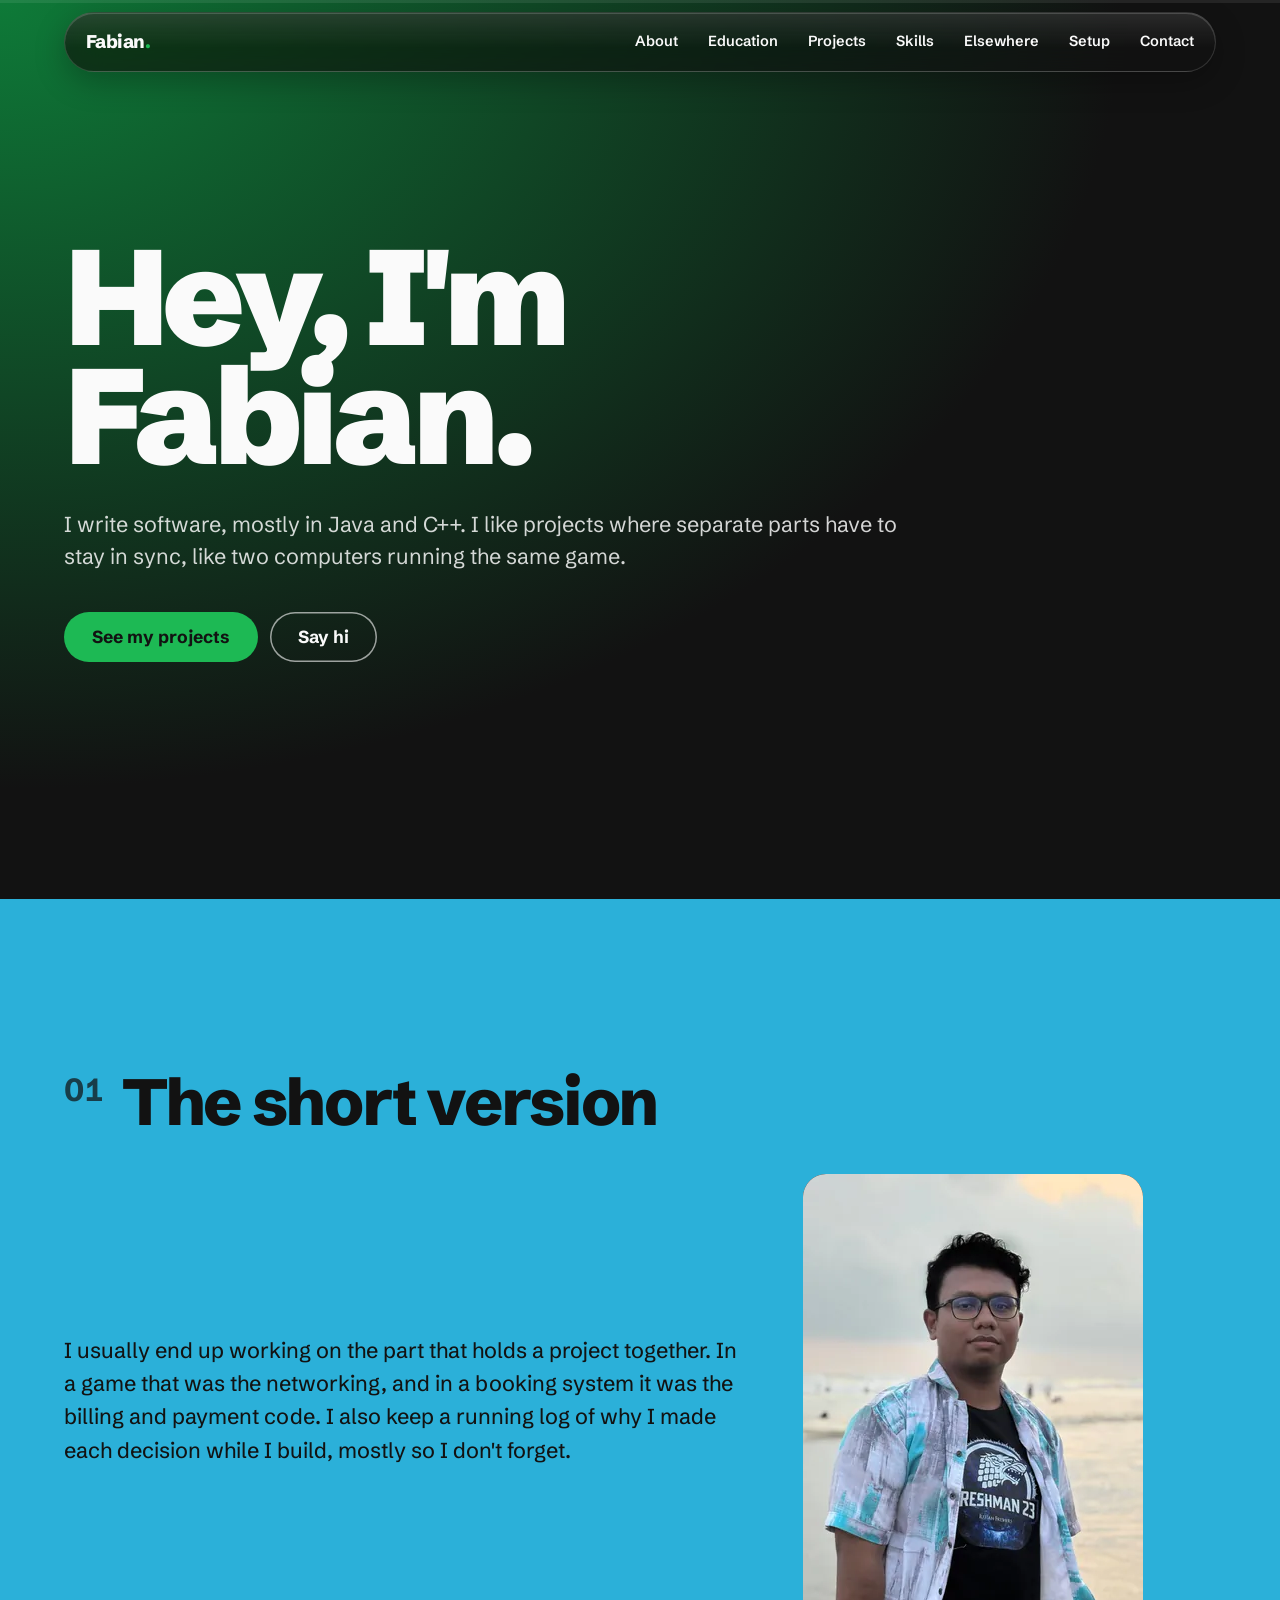
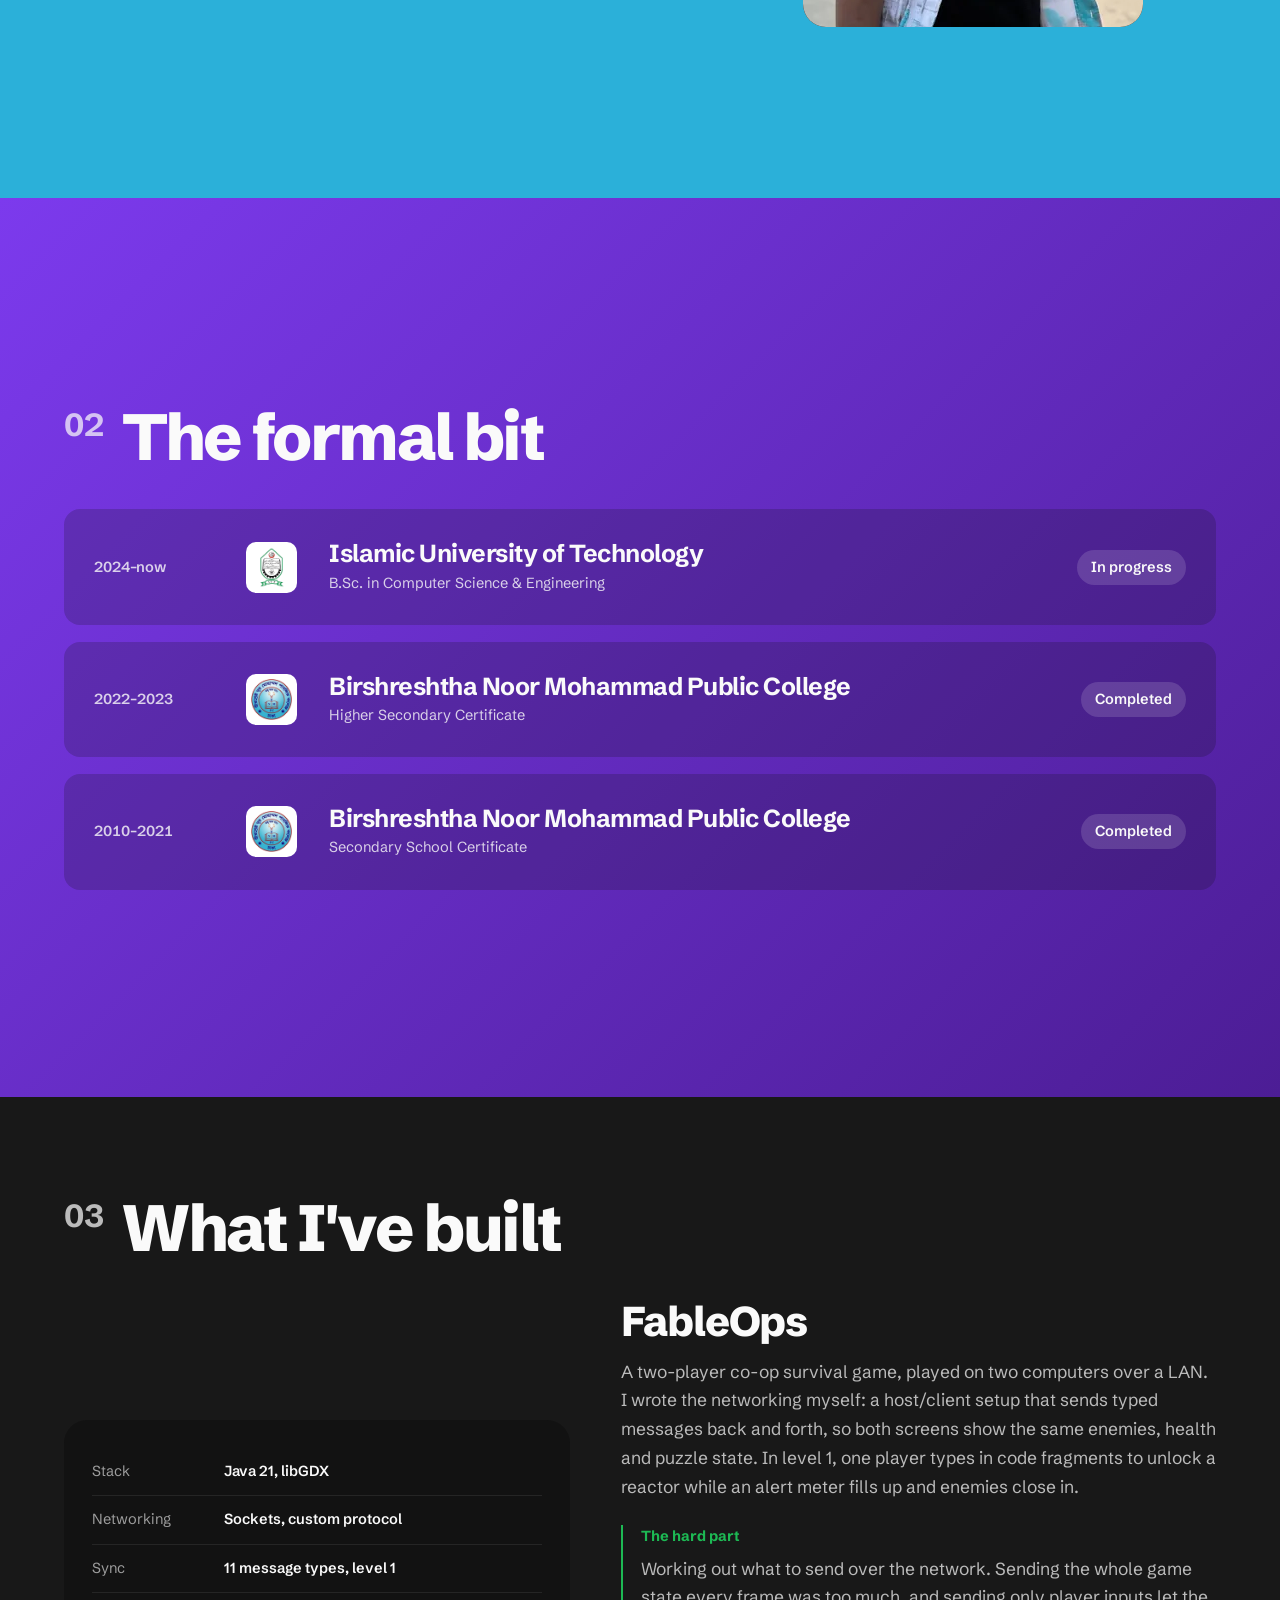
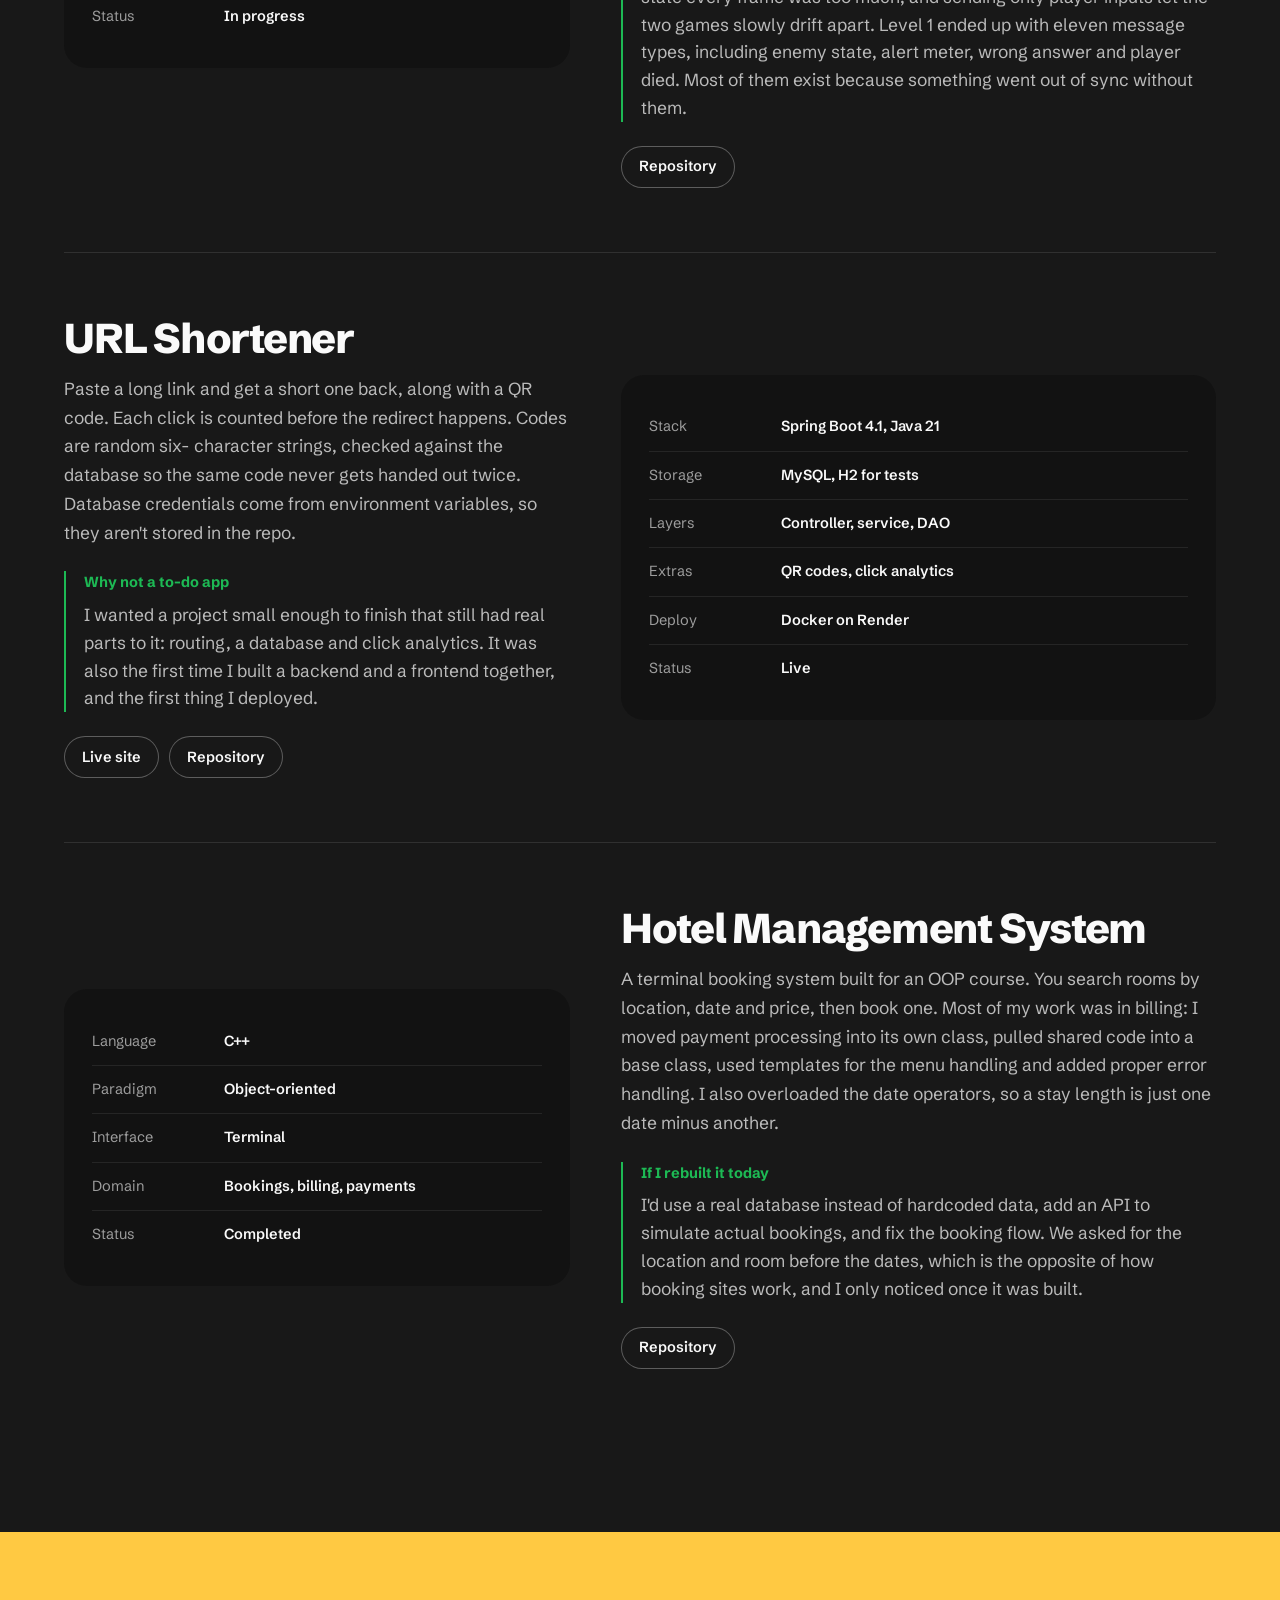
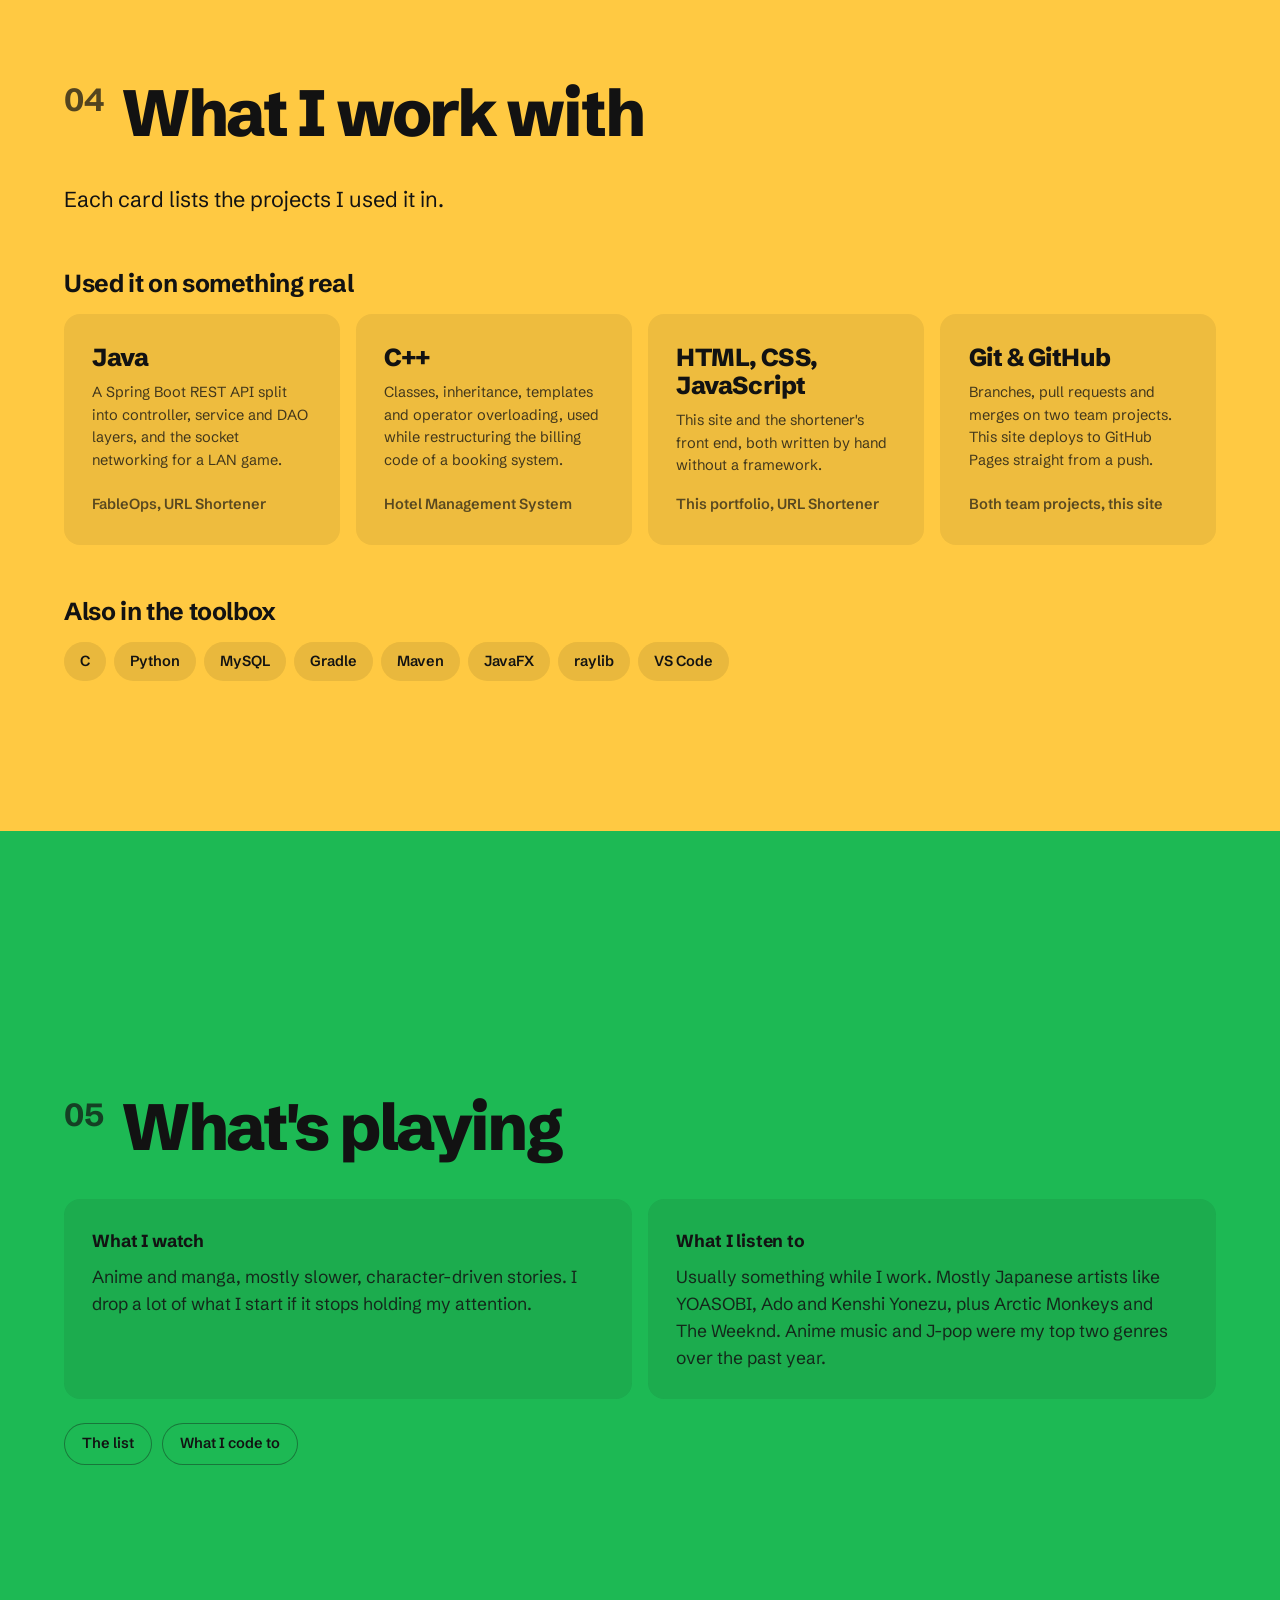
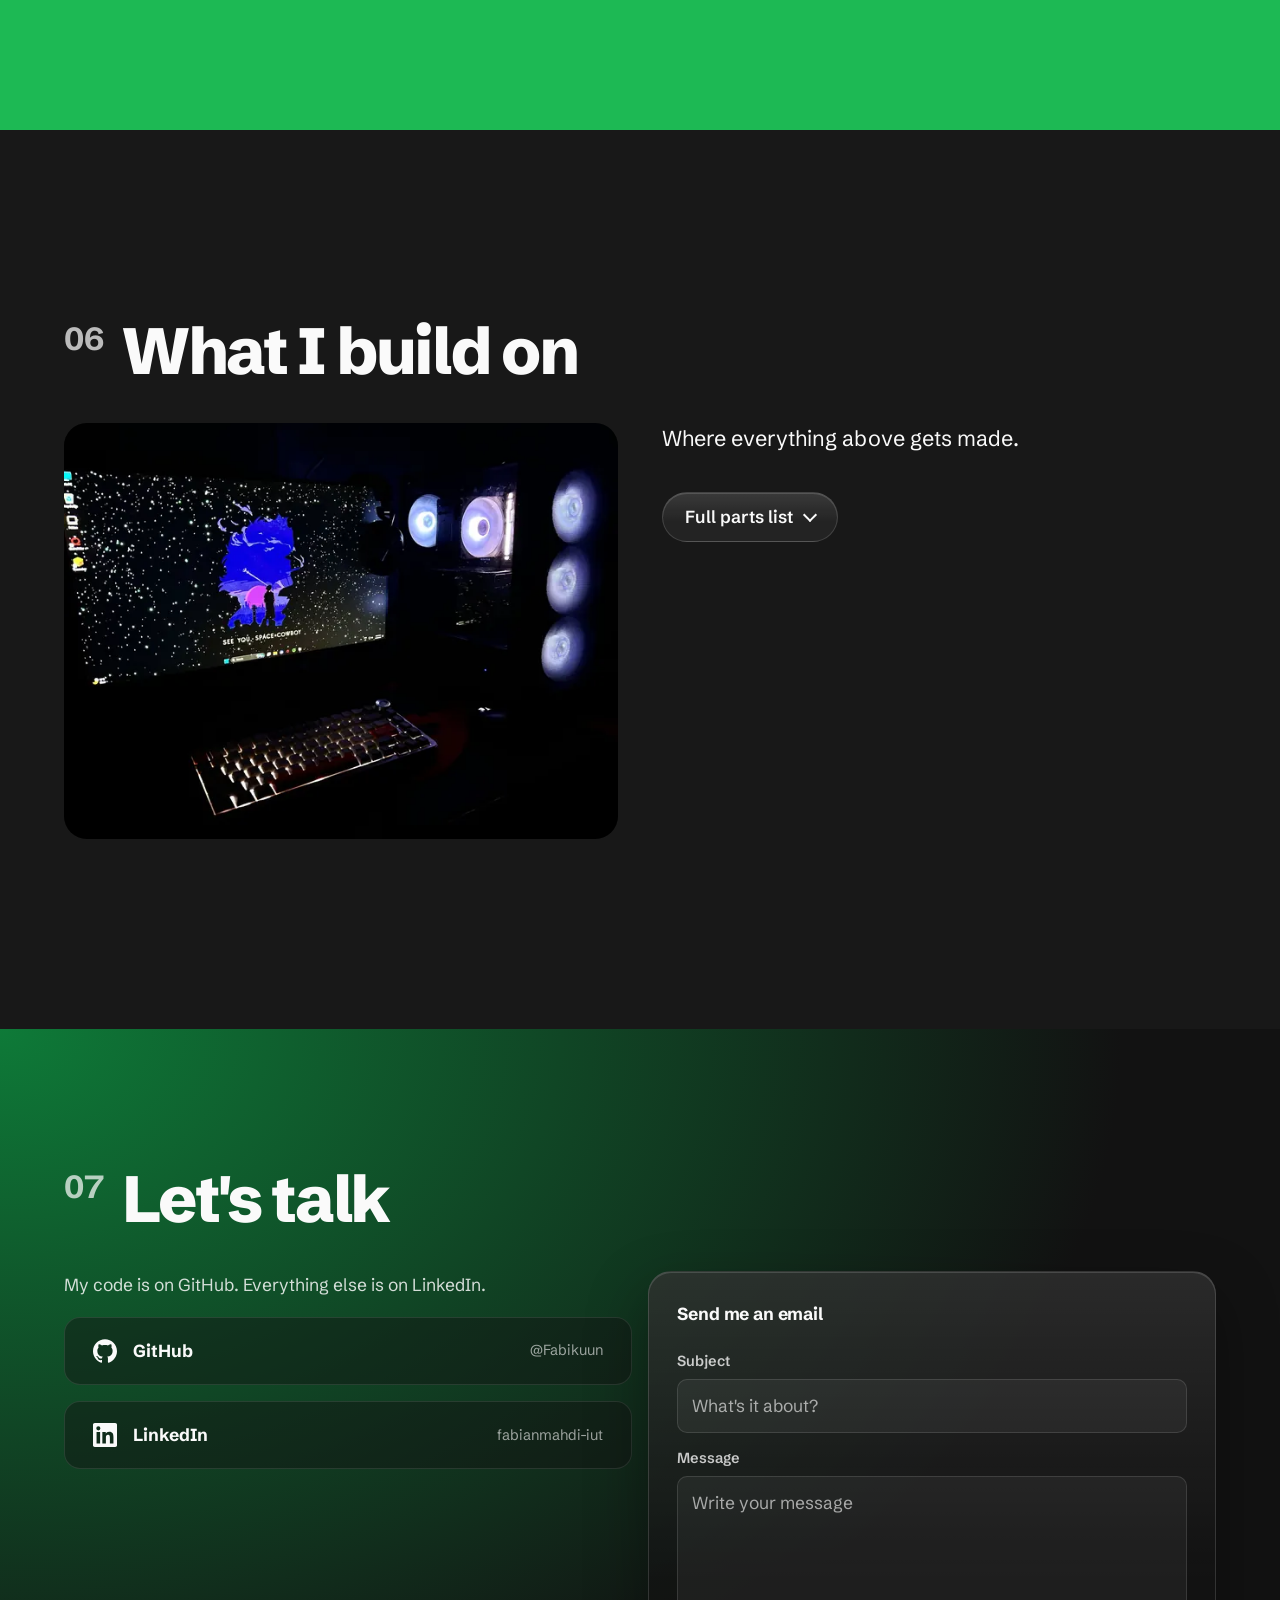
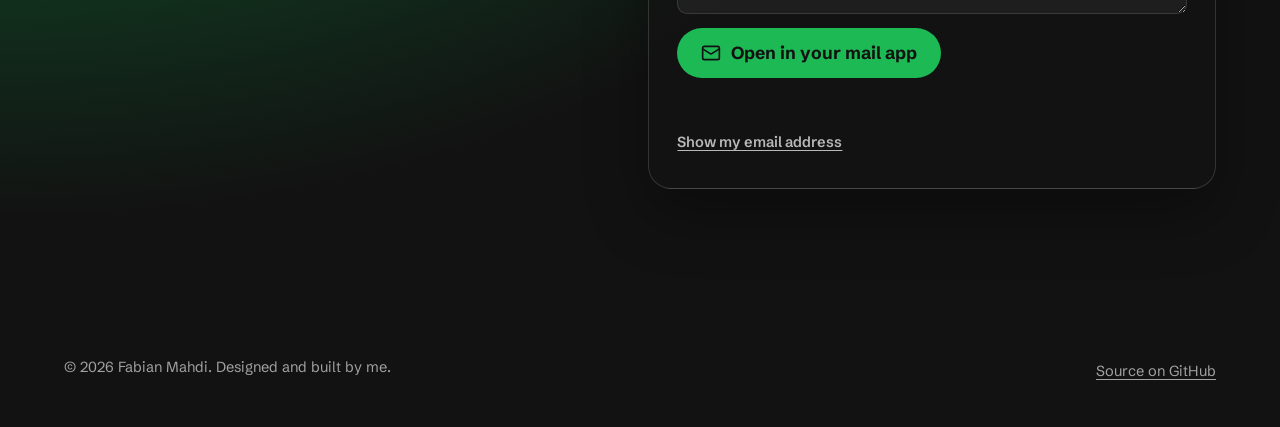
==== commit 7141e29a: "Refine typography and floating glass UI, fix contrast and layout bugs, remove dead code" ====
--- a/index.html
+++ b/index.html
@@ -7,7 +7,7 @@
 <title>Fabian Mahdi</title>
 <meta name="description" content="Portfolio of Fabian Mahdi: a LAN co-op game in Java, a Spring Boot URL shortener and a C++ hotel booking system.">
 <link rel="canonical" href="https://fabikuun.github.io/portfolio/">
-<meta name="theme-color" content="#0A0A0A">
+<meta name="theme-color" content="#121212">
 
 <meta property="og:type" content="website">
 <meta property="og:title" content="Fabian Mahdi">
@@ -20,6 +20,7 @@
 <meta name="twitter:image" content="https://fabikuun.github.io/portfolio/images/profile-1020.jpg">
 
 <link rel="icon" href="favicon.svg" type="image/svg+xml">
+<link rel="preload" href="fonts/schibsted-grotesk.woff2" as="font" type="font/woff2" crossorigin>
 <link rel="stylesheet" href="style.css">
 
 <script type="application/ld+json">
@@ -53,7 +54,6 @@
 </nav>
 
 <header class="block block-hero">
-  <div class="blob" aria-hidden="true"></div>
   <div class="block-inner">
     <h1 class="mega">Hey, I'm<br>Fabian.</h1>
     <p class="hero-desc">
@@ -71,8 +71,7 @@
 
   <section id="about" class="block block-sky">
     <div class="block-inner">
-      <p class="eyebrow eyebrow-dark">Ch. 01 — About</p>
-      <h2 class="big-heading">The short version</h2>
+      <h2 class="big-heading"><span class="chapter" aria-hidden="true">01</span><span>The short version</span></h2>
       <div class="about-grid">
         <p class="lead-text">
           I usually end up working on the part that holds a project together. In a game
@@ -105,8 +104,7 @@
 
   <section id="education" class="block block-purple">
     <div class="block-inner">
-      <p class="eyebrow">Ch. 02 — Education</p>
-      <h2 class="big-heading">The formal bit</h2>
+      <h2 class="big-heading"><span class="chapter" aria-hidden="true">02</span><span>The formal bit</span></h2>
       <ol class="edu-timeline">
         <li class="edu-row">
           <span class="edu-year">2024–now</span>
@@ -141,21 +139,19 @@
 
   <section id="projects" class="block block-dark">
     <div class="block-inner">
-      <p class="eyebrow">Ch. 03 — Projects</p>
-      <h2 class="big-heading">What I've built</h2>
+      <h2 class="big-heading"><span class="chapter" aria-hidden="true">03</span><span>What I've built</span></h2>
       <div class="project-list">
 
         <article class="project-row">
           <div class="project-media">
             <div class="spec-panel">
-              <div class="spec-row"><span class="spec-key">Stack</span><span class="spec-val">Java 21 · libGDX</span></div>
+              <div class="spec-row"><span class="spec-key">Stack</span><span class="spec-val">Java 21, libGDX</span></div>
               <div class="spec-row"><span class="spec-key">Networking</span><span class="spec-val">Sockets, custom protocol</span></div>
               <div class="spec-row"><span class="spec-key">Sync</span><span class="spec-val">11 message types, level 1</span></div>
               <div class="spec-row"><span class="spec-key">Status</span><span class="spec-val">In progress</span></div>
             </div>
           </div>
           <div class="project-body">
-            <p class="project-cat">Java · libGDX · LAN multiplayer</p>
             <h3>FableOps</h3>
             <p class="project-desc">
               A two-player co-op survival game, played on two computers over a LAN. I
@@ -175,7 +171,7 @@
               </p>
             </div>
             <div class="project-links">
-              <a href="https://github.com/sadiaaurthy/NOX-SYNC" target="_blank" rel="noopener noreferrer">Repo →</a>
+              <a href="https://github.com/sadiaaurthy/NOX-SYNC" target="_blank" rel="noopener noreferrer">Repository</a>
             </div>
           </div>
         </article>
@@ -183,16 +179,15 @@
         <article class="project-row">
           <div class="project-media">
             <div class="spec-panel">
-              <div class="spec-row"><span class="spec-key">Stack</span><span class="spec-val">Spring Boot 4.1 · Java 21</span></div>
-              <div class="spec-row"><span class="spec-key">Storage</span><span class="spec-val">MySQL · H2 for tests</span></div>
-              <div class="spec-row"><span class="spec-key">Layers</span><span class="spec-val">Controller · Service · DAO</span></div>
-              <div class="spec-row"><span class="spec-key">Extras</span><span class="spec-val">QR codes · Click analytics</span></div>
+              <div class="spec-row"><span class="spec-key">Stack</span><span class="spec-val">Spring Boot 4.1, Java 21</span></div>
+              <div class="spec-row"><span class="spec-key">Storage</span><span class="spec-val">MySQL, H2 for tests</span></div>
+              <div class="spec-row"><span class="spec-key">Layers</span><span class="spec-val">Controller, service, DAO</span></div>
+              <div class="spec-row"><span class="spec-key">Extras</span><span class="spec-val">QR codes, click analytics</span></div>
               <div class="spec-row"><span class="spec-key">Deploy</span><span class="spec-val">Docker on Render</span></div>
               <div class="spec-row"><span class="spec-key">Status</span><span class="spec-val">Live</span></div>
             </div>
           </div>
           <div class="project-body">
-            <p class="project-cat">Java · Spring Boot · REST</p>
             <h3>URL Shortener</h3>
             <p class="project-desc">
               Paste a long link and get a short one back, along with a QR code. Each
@@ -211,8 +206,8 @@
               </p>
             </div>
             <div class="project-links">
-              <a href="https://url-shortener-9mqs.onrender.com" target="_blank" rel="noopener noreferrer">Live →</a>
-              <a href="https://github.com/Fabikuun/url-shortener" target="_blank" rel="noopener noreferrer">Repo →</a>
+              <a href="https://url-shortener-9mqs.onrender.com" target="_blank" rel="noopener noreferrer">Live site</a>
+              <a href="https://github.com/Fabikuun/url-shortener" target="_blank" rel="noopener noreferrer">Repository</a>
             </div>
           </div>
         </article>
@@ -223,12 +218,11 @@
               <div class="spec-row"><span class="spec-key">Language</span><span class="spec-val">C++</span></div>
               <div class="spec-row"><span class="spec-key">Paradigm</span><span class="spec-val">Object-oriented</span></div>
               <div class="spec-row"><span class="spec-key">Interface</span><span class="spec-val">Terminal</span></div>
-              <div class="spec-row"><span class="spec-key">Domain</span><span class="spec-val">Bookings · Billing · Payments</span></div>
+              <div class="spec-row"><span class="spec-key">Domain</span><span class="spec-val">Bookings, billing, payments</span></div>
               <div class="spec-row"><span class="spec-key">Status</span><span class="spec-val">Completed</span></div>
             </div>
           </div>
           <div class="project-body">
-            <p class="project-cat">C++ · OOP · Sem 03</p>
             <h3>Hotel Management System</h3>
             <p class="project-desc">
               A terminal booking system built for an OOP course. You search rooms by
@@ -248,7 +242,7 @@
               </p>
             </div>
             <div class="project-links">
-              <a href="https://github.com/ArefinMahim/Project_403" target="_blank" rel="noopener noreferrer">Repo →</a>
+              <a href="https://github.com/ArefinMahim/Project_403" target="_blank" rel="noopener noreferrer">Repository</a>
             </div>
           </div>
         </article>
@@ -259,8 +253,7 @@
 
   <section id="skills" class="block block-yellow">
     <div class="block-inner">
-      <p class="eyebrow eyebrow-dark">Ch. 04 — Skills</p>
-      <h2 class="big-heading">What I work with</h2>
+      <h2 class="big-heading"><span class="chapter" aria-hidden="true">04</span><span>What I work with</span></h2>
       <p class="sec-lead">
         Each card lists the projects I used it in.
       </p>
@@ -268,16 +261,14 @@
       <h3 class="skills-sub">Used it on something real</h3>
       <div class="proof-grid">
         <article class="proof-card">
-          <span class="proof-tier">Main language</span>
           <h4>Java</h4>
           <p>
             A Spring Boot REST API split into controller, service and DAO layers, and
             the socket networking for a LAN game.
           </p>
-          <span class="proof-where">FableOps · URL Shortener</span>
+          <span class="proof-where">FableOps, URL Shortener</span>
         </article>
         <article class="proof-card">
-          <span class="proof-tier">Language</span>
           <h4>C++</h4>
           <p>
             Classes, inheritance, templates and operator overloading, used while
@@ -286,22 +277,20 @@
           <span class="proof-where">Hotel Management System</span>
         </article>
         <article class="proof-card">
-          <span class="proof-tier">The web bit</span>
-          <h4>HTML · CSS · JS</h4>
+          <h4>HTML, CSS, JavaScript</h4>
           <p>
             This site and the shortener's front end, both written by hand without a
             framework.
           </p>
-          <span class="proof-where">This portfolio · URL Shortener</span>
+          <span class="proof-where">This portfolio, URL Shortener</span>
         </article>
         <article class="proof-card">
-          <span class="proof-tier">Workflow</span>
           <h4>Git &amp; GitHub</h4>
           <p>
             Branches, pull requests and merges on two team projects. This site deploys
             to GitHub Pages straight from a push.
           </p>
-          <span class="proof-where">Both team projects · This site</span>
+          <span class="proof-where">Both team projects, this site</span>
         </article>
       </div>
 
@@ -322,8 +311,7 @@
 
   <section id="beyond" class="block block-green">
     <div class="block-inner">
-      <p class="eyebrow eyebrow-dark">Ch. 05 — Elsewhere</p>
-      <h2 class="big-heading">What's playing</h2>
+      <h2 class="big-heading"><span class="chapter" aria-hidden="true">05</span><span>What's playing</span></h2>
       <div class="note-grid">
         <div class="note-card">
           <span class="note-label">What I watch</span>
@@ -342,80 +330,77 @@
         </div>
       </div>
       <div class="note-links">
-        <a href="https://myanimelist.net/profile/Fabikuun" target="_blank" rel="noopener noreferrer">The list →</a>
-        <a href="https://open.spotify.com/user/mijgjk3dn4cyp8dmco9ws19v2" target="_blank" rel="noopener noreferrer">What I code to →</a>
+        <a href="https://myanimelist.net/profile/Fabikuun" target="_blank" rel="noopener noreferrer">The list</a>
+        <a href="https://open.spotify.com/user/mijgjk3dn4cyp8dmco9ws19v2" target="_blank" rel="noopener noreferrer">What I code to</a>
       </div>
     </div>
   </section>
 
   <section id="setup" class="block block-dark">
     <div class="block-inner">
-      <p class="eyebrow">Ch. 06 — Setup</p>
-      <h2 class="big-heading">What I build on</h2>
-      <p class="sec-lead">
-        Where everything above gets made.
-      </p>
-
-
-      <figure class="desk-shot zoomable">
-      <picture>
-          <source type="image/webp"
-                  srcset="images/desk-640.webp 640w, images/desk-1240.webp 1240w, images/desk-1860.webp 1860w"
-                  sizes="(max-width: 820px) 92vw, min(580px, 46vw)">
-          <img src="images/desk-1240.jpg"
-               srcset="images/desk-640.jpg 640w, images/desk-1240.jpg 1240w, images/desk-1860.jpg 1860w"
-               sizes="(max-width: 820px) 92vw, min(580px, 46vw)"
-               alt="My desk at night: monitor, tower and keyboard lit by the case fans"
-               width="1240" height="930" loading="lazy" decoding="async">
-        </picture>
-      </figure>
-
-      <details class="setup-details">
-        <summary>Full parts list</summary>
-        <div class="setup-grid">
-
-          <div class="setup-col">
-            <h3 class="skills-sub">Inside the case</h3>
-            <div class="spec-panel">
-              <div class="spec-row"><span class="spec-key">CPU</span><span class="spec-val">AMD Ryzen 7 7700</span></div>
-              <div class="spec-row"><span class="spec-key">GPU</span><span class="spec-val">ASUS Dual GeForce RTX 5060 Ti 16GB GDDR7 OC Edition</span></div>
-              <div class="spec-row"><span class="spec-key">Board</span><span class="spec-val">MSI PRO B650M-P DDR5</span></div>
-              <div class="spec-row"><span class="spec-key">Memory</span><span class="spec-val">Kingston FURY Beast DDR5 RGB 16GB 6000MT/s CL30</span></div>
-              <div class="spec-row"><span class="spec-key">Storage</span><span class="spec-val">Corsair MP600 PRO NH 1TB PCIe Gen4 NVMe</span></div>
-              <div class="spec-row"><span class="spec-key">Cooling</span><span class="spec-val">MSI MAG CoreFrozr AA13 ARGB</span></div>
-              <div class="spec-row"><span class="spec-key">Power supply</span><span class="spec-val">MSI MAG A650BN 650W 80 PLUS Bronze</span></div>
-              <div class="spec-row"><span class="spec-key">Case</span><span class="spec-val">Antec VX310 ARGB Mid Tower ATX</span></div>
-            </div>
-          </div>
-
-          <div class="setup-col">
-            <h3 class="skills-sub">On the desk</h3>
-            <div class="spec-panel">
-              <div class="spec-row"><span class="spec-key">Display</span><span class="spec-val">MSI MAG 255F E20 · 24.5" 200Hz Rapid IPS</span></div>
-              <div class="spec-row"><span class="spec-key">Keyboard</span><span class="spec-val">Ajazz AK820 Max Plus · Flying Fish</span></div>
-              <div class="spec-row"><span class="spec-key">Mouse</span><span class="spec-val">Corsair KATAR PRO</span></div>
-              <div class="spec-row"><span class="spec-key">Audio</span><span class="spec-val">Corsair HS55 Stereo Gaming Headset</span></div>
-            </div>
-          </div>
-
-          <div class="setup-col">
-            <h3 class="skills-sub">Away from it</h3>
-            <div class="spec-panel">
-              <div class="spec-row"><span class="spec-key">Laptop</span><span class="spec-val">HP Victus 15-fa1039dx</span></div>
-              <div class="spec-row"><span class="spec-key">Memory</span><span class="spec-val">16GB, up from the 8GB it shipped with</span></div>
-              <div class="spec-row"><span class="spec-key">Boots</span><span class="spec-val">Fedora and Windows</span></div>
-              <div class="spec-row"><span class="spec-key">Tablet</span><span class="spec-val">iPad (A16)</span></div>
-            </div>
-          </div>
+      <h2 class="big-heading"><span class="chapter" aria-hidden="true">06</span><span>What I build on</span></h2>
+      <div class="setup-layout">
+        <figure class="desk-shot zoomable">
+        <picture>
+            <source type="image/webp"
+                    srcset="images/desk-640.webp 640w, images/desk-1240.webp 1240w, images/desk-1860.webp 1860w"
+                    sizes="(max-width: 820px) 92vw, min(580px, 46vw)">
+            <img src="images/desk-1240.jpg"
+                 srcset="images/desk-640.jpg 640w, images/desk-1240.jpg 1240w, images/desk-1860.jpg 1860w"
+                 sizes="(max-width: 820px) 92vw, min(580px, 46vw)"
+                 alt="My desk at night: monitor, tower and keyboard lit by the case fans"
+                 width="1240" height="930" loading="lazy" decoding="async">
+          </picture>
+        </figure>
+        <div class="setup-side">
+          <p class="sec-lead">Where everything above gets made.</p>
+          <details class="setup-details">
+            <summary>Full parts list</summary>
+            <div class="setup-grid">
+
+              <div class="setup-col">
+                <h3 class="skills-sub">Inside the case</h3>
+                <div class="spec-panel">
+                  <div class="spec-row"><span class="spec-key">CPU</span><span class="spec-val">AMD Ryzen 7 7700</span></div>
+                  <div class="spec-row"><span class="spec-key">GPU</span><span class="spec-val">ASUS Dual GeForce RTX 5060 Ti 16GB GDDR7 OC Edition</span></div>
+                  <div class="spec-row"><span class="spec-key">Board</span><span class="spec-val">MSI PRO B650M-P DDR5</span></div>
+                  <div class="spec-row"><span class="spec-key">Memory</span><span class="spec-val">Kingston FURY Beast DDR5 RGB 16GB 6000MT/s CL30</span></div>
+                  <div class="spec-row"><span class="spec-key">Storage</span><span class="spec-val">Corsair MP600 PRO NH 1TB PCIe Gen4 NVMe</span></div>
+                  <div class="spec-row"><span class="spec-key">Cooling</span><span class="spec-val">MSI MAG CoreFrozr AA13 ARGB</span></div>
+                  <div class="spec-row"><span class="spec-key">Power supply</span><span class="spec-val">MSI MAG A650BN 650W 80 PLUS Bronze</span></div>
+                  <div class="spec-row"><span class="spec-key">Case</span><span class="spec-val">Antec VX310 ARGB Mid Tower ATX</span></div>
+                </div>
+              </div>
+
+              <div class="setup-col">
+                <h3 class="skills-sub">On the desk</h3>
+                <div class="spec-panel">
+                  <div class="spec-row"><span class="spec-key">Display</span><span class="spec-val">MSI MAG 255F E20, 24.5" 200Hz Rapid IPS</span></div>
+                  <div class="spec-row"><span class="spec-key">Keyboard</span><span class="spec-val">Ajazz AK820 Max Plus, Flying Fish switches</span></div>
+                  <div class="spec-row"><span class="spec-key">Mouse</span><span class="spec-val">Corsair KATAR PRO</span></div>
+                  <div class="spec-row"><span class="spec-key">Audio</span><span class="spec-val">Corsair HS55 Stereo Gaming Headset</span></div>
+                </div>
+              </div>
+
+              <div class="setup-col">
+                <h3 class="skills-sub">Away from it</h3>
+                <div class="spec-panel">
+                  <div class="spec-row"><span class="spec-key">Laptop</span><span class="spec-val">HP Victus 15-fa1039dx</span></div>
+                  <div class="spec-row"><span class="spec-key">Memory</span><span class="spec-val">16GB</span></div>
+                  <div class="spec-row"><span class="spec-key">Boots</span><span class="spec-val">Fedora and Windows</span></div>
+                  <div class="spec-row"><span class="spec-key">Tablet</span><span class="spec-val">iPad (A16)</span></div>
+                </div>
+              </div>
+            </div>
+          </details>
         </div>
-      </details>
+      </div>
     </div>
   </section>
 
   <section id="contact" class="block block-hero">
     <div class="block-inner">
-      <p class="eyebrow">Ch. 07 — Contact</p>
-      <h2 class="big-heading">Let's talk</h2>
+      <h2 class="big-heading"><span class="chapter" aria-hidden="true">07</span><span>Let's talk</span></h2>
       <div class="contact-grid">
 
         <div class="contact-social">
--- a/style.css
+++ b/style.css
@@ -1,973 +1,808 @@
-/* Single theme on purpose: every section sets its own background and text colour.
-   Sentence case for headings, uppercase only for the small tracked labels. */
-
-  :root {
-    --black: #0A0A0A;
-    --dark-panel: #161616;
-    --green: #1DB954;
-    --green-deep: #0E7A38;
-    --pink: #F037A5;
-    --sky: #2BB0D9;   /* pulled from the shirt in the portrait */
-    --yellow: #FFC942;
-    --purple: #7C3AED;
-    --purple-deep: #4C1D95;
-    --white: #FAFAFA;
-    --ink: #0A0A0A;
-    --muted-dark: rgba(10, 10, 10, 0.85);
-    --muted-light: rgba(250, 250, 250, 0.7);
-
-    --sans: system-ui, -apple-system, 'Segoe UI', Roboto, 'Helvetica Neue', Arial, sans-serif;
-    --radius: clamp(18px, 2vw, 28px);
-
-    /* Translucent surfaces, so one card style works on every section colour. */
-    --surface-light: rgba(255, 255, 255, 0.1);
-    --surface-dark: rgba(10, 10, 10, 0.08);
-    --surface-dark-hover: rgba(10, 10, 10, 0.13);
-    --hairline: rgba(255, 255, 255, 0.07);
-    --hairline-strong: rgba(250, 250, 250, 0.12);
-    --hairline-faint: rgba(250, 250, 250, 0.08);
-    --glass-solid: rgba(10, 10, 10, 0.97);
-
-    /* Spacing scales with the viewport, same as the type does. */
-    --pad-card: clamp(20px, 2.2vw, 30px);
-    --gap-grid: clamp(12px, 1.3vw, 20px);
-
-    /* Type scale for small labels, so they still grow on large screens. */
-    --fs-kicker: clamp(0.64rem, 0.61rem + 0.1vw, 0.75rem);
-    --fs-label: clamp(0.72rem, 0.69rem + 0.12vw, 0.85rem);
-    --fs-nav: clamp(0.82rem, 0.79rem + 0.12vw, 0.95rem);
-    --fs-body-sm: clamp(0.88rem, 0.85rem + 0.16vw, 1.04rem);
-    --transition-fast: 0.2s ease;
-    --transition-medium: 0.25s ease;
-
-    --ease-out: cubic-bezier(0.22, 0.61, 0.36, 1);
-
-    /* Maximum line length for paragraphs. */
-    --content-max: 1180px;
-    --gutter: clamp(20px, 5vw, 72px);
-    --measure: min(68ch, 100%);
-    --measure-narrow: min(58ch, 100%);
-
-    /* Section padding scales with the screen height, within limits. */
-    --block-pad: clamp(56px, 9vh, 140px);
-
-    --cursor-dot: 4px;
-    --cursor-dot-grow: 20px;
-    --progress-h: 3px;
-
-    /* 1 decorative · 2 content · 100 nav · 120 progress · 200 skip · 999 cursor */
-    --z-progress: 120;
-    --z-cursor: 999;
-  }
-
-  * { box-sizing: border-box; margin: 0; padding: 0; }
-
-  /* html needs a background too, or iOS flashes white when you overscroll. */
-  html {
-    background: var(--black);
-    scroll-behavior: smooth;
-    overflow-x: hidden;
-    /* Stops iOS from enlarging text in landscape and in in-app browsers. */
-    -webkit-text-size-adjust: 100%;
-    text-size-adjust: 100%;
-  }
-
-  body {
-    background: var(--black);
-    color: var(--white);
-    font-family: var(--sans);
-    overflow-x: hidden;
-    -webkit-font-smoothing: antialiased;
-    /* The grey box iOS paints over anything tappable. */
-    -webkit-tap-highlight-color: transparent;
-  }
-
-  a { color: inherit; text-decoration: none; }
-
-  /* Focus rings, ordered so no browser is left without one. */
-  a:focus, button:focus {
-    outline: 3px solid var(--white);
-    outline-offset: 3px;
-  }
-  .block-sky a:focus, .block-yellow a:focus, .block-green a:focus,
-  .block-sky button:focus, .block-yellow button:focus, .block-green button:focus {
-    outline-color: var(--black);
-  }
-  @supports selector(:focus-visible) {
-    a:focus:not(:focus-visible),
-    button:focus:not(:focus-visible) { outline: none; }
-  }
-
-  .skip-link {
+/* Every section sets its own background and text colour.
+   Type is Schibsted Grotesk, self-hosted, and only used where variable fonts work. */
+
+@font-face {
+  font-family: 'Schibsted Grotesk';
+  src: url('fonts/schibsted-grotesk.woff2') format('woff2');
+  font-weight: 400 900;
+  font-style: normal;
+  font-display: swap;
+  unicode-range: U+0000-00FF, U+0131, U+0152-0153, U+02BB-02BC, U+02C6, U+02DA, U+02DC, U+0304, U+0308, U+0329, U+2000-206F, U+20AC, U+2122, U+2191, U+2193, U+2212, U+2215, U+FEFF, U+FFFD;
+}
+
+:root {
+  /* Spotify's own greys and green. */
+  --bg: #121212;
+  --panel: #181818;
+  --green: #1DB954;
+  --green-bright: #1ED760;
+  --green-deep: #0E7A38;
+  --sky: #2BB0D9;   /* pulled from the shirt in the portrait */
+  --yellow: #FFC942;
+  --purple: #7C3AED;
+  --purple-deep: #4C1D95;
+  --white: #FAFAFA;
+  --ink: #121212;
+  --muted: rgba(250, 250, 250, 0.72);
+
+  --sans-fallback: system-ui, -apple-system, 'Segoe UI', Roboto, 'Helvetica Neue', Arial, sans-serif;
+  --sans: var(--sans-fallback);
+
+  /* Type scale in roughly 1.25 steps, fluid between phone and desktop. */
+  --fs-small: clamp(0.84rem, 0.8rem + 0.14vw, 0.94rem);
+  --fs-body: clamp(1rem, 0.97rem + 0.15vw, 1.1rem);
+  --fs-lead: clamp(1.12rem, 1.03rem + 0.4vw, 1.4rem);
+  --fs-h3: clamp(1.22rem, 1.1rem + 0.55vw, 1.6rem);
+  --fs-h2: clamp(2.3rem, 1.6rem + 3.1vw, 4.4rem);
+  --fs-mega: clamp(3.6rem, 1.9rem + 8.2vw, 9.6rem);
+
+  /* Radius follows size: big frames are rounder than small controls. */
+  --r-lg: clamp(18px, 1.8vw, 26px);
+  --r-md: 16px;
+  --r-sm: 10px;
+
+  --pad-card: clamp(20px, 2.2vw, 30px);
+  --gap-grid: clamp(12px, 1.3vw, 20px);
+
+  --ease-out: cubic-bezier(0.22, 0.61, 0.36, 1);
+  --t-fast: 0.2s ease;
+
+  --content-max: 1180px;
+  --gutter: clamp(20px, 5vw, 72px);
+  --measure: min(66ch, 100%);
+  --measure-narrow: min(58ch, 100%);
+  /* Top padding always clears the floating nav. */
+  --block-pad: clamp(96px, 11vh, 150px);
+  --nav-h: 60px;
+
+  /* Glass, used only on UI that floats over the page. */
+  --glass-tint: rgba(18, 18, 18, 0.68);
+  --glass-rim: rgba(255, 255, 255, 0.14);
+  --glass-sheen: linear-gradient(180deg, rgba(255, 255, 255, 0.1), rgba(255, 255, 255, 0) 60%);
+  --glass-solid: rgba(18, 18, 18, 0.96);
+
+  --cursor-dot: 4px;
+  --cursor-dot-grow: 22px;
+  --progress-h: 3px;
+  --z-nav: 100;
+  --z-progress: 120;
+  --z-skip: 200;
+  --z-cursor: 999;
+}
+
+/* Older engines without variable fonts keep the system font, which has a real bold. */
+@supports (font-variation-settings: normal) {
+  :root { --sans: 'Schibsted Grotesk', var(--sans-fallback); }
+}
+
+* { box-sizing: border-box; margin: 0; padding: 0; }
+
+html {
+  background: var(--bg);
+  scroll-behavior: smooth;
+  scroll-padding-top: calc(var(--nav-h) + 28px);
+  overflow-x: hidden;
+  -webkit-text-size-adjust: 100%;
+  text-size-adjust: 100%;
+}
+
+body {
+  background: var(--bg);
+  color: var(--white);
+  font-family: var(--sans);
+  font-size: var(--fs-body);
+  line-height: 1.6;
+  font-kerning: normal;
+  -webkit-font-smoothing: antialiased;
+  -moz-osx-font-smoothing: grayscale;
+  overflow-x: hidden;
+  -webkit-tap-highlight-color: transparent;
+}
+@supports (overflow: clip) { body { overflow-x: clip; } }
+
+::selection { background: var(--green); color: var(--ink); }
+
+a { color: inherit; text-decoration: none; }
+
+/* Focus rings, ordered so no browser is left without one. */
+a:focus, button:focus {
+  outline: 3px solid var(--white);
+  outline-offset: 3px;
+}
+summary:focus { outline: 3px solid var(--white); outline-offset: 3px; }
+.block-sky a:focus, .block-yellow a:focus, .block-green a:focus,
+.block-sky button:focus, .block-yellow button:focus, .block-green button:focus {
+  outline-color: var(--ink);
+}
+@supports selector(:focus-visible) {
+  a:focus:not(:focus-visible),
+  button:focus:not(:focus-visible),
+  summary:focus:not(:focus-visible) { outline: none; }
+}
+
+.skip-link {
+  position: absolute;
+  top: -80px;
+  left: 12px;
+  z-index: var(--z-skip);
+  background: var(--green);
+  color: var(--ink);
+  padding: 12px 20px;
+  border-radius: var(--r-sm);
+  font-weight: 700;
+  transition: top var(--t-fast);
+}
+.skip-link:focus { top: 12px; }
+
+/* ============ NAV ============ */
+/* A floating island, so the page scrolls behind it on every side. The glass lives
+   on ::before: an element with backdrop-filter would stop the mobile menu inside
+   it from blurring anything outside the bar. */
+.nav {
+  position: fixed;
+  top: max(12px, env(safe-area-inset-top));
+  left: 0;
+  right: 0;
+  z-index: var(--z-nav);
+  width: calc(100% - 40px);
+  width: min(calc(100% - 2 * max(var(--gutter), env(safe-area-inset-left))), var(--content-max));
+  height: var(--nav-h);
+  margin-inline: auto;
+  display: flex;
+  align-items: center;
+  justify-content: space-between;
+  gap: 16px;
+  padding-inline: 22px 8px;
+  border-radius: 999px;
+  /* Own compositor layer, so the blurred bar does not smear on iOS while scrolling. */
+  transform: translateZ(0);
+  -webkit-transform: translateZ(0);
+}
+.nav::before {
+  content: '';
+  position: absolute;
+  inset: 0;
+  z-index: -1;
+  border-radius: inherit;
+  background: var(--glass-sheen), var(--glass-tint);
+  -webkit-backdrop-filter: blur(20px) saturate(170%);
+  backdrop-filter: blur(20px) saturate(170%);
+  border: 1px solid var(--glass-rim);
+  box-shadow: inset 0 1px 0 rgba(255, 255, 255, 0.16), 0 10px 30px rgba(0, 0, 0, 0.25);
+}
+
+.nav-logo { font-weight: 800; font-size: 1.15rem; letter-spacing: -0.03em; white-space: nowrap; }
+.nav-logo .dot { color: var(--green); }
+.nav ul { list-style: none; display: flex; align-items: center; gap: 2px; }
+.nav a {
+  display: inline-block;
+  padding: 9px 14px;
+  border-radius: 999px;
+  font-size: var(--fs-small);
+  font-weight: 600;
+  color: var(--white);
+  transition: background var(--t-fast), color var(--t-fast);
+}
+.nav a:hover { background: rgba(255, 255, 255, 0.1); color: var(--white); }
+
+.nav-toggle {
+  display: none;
+  width: 44px;
+  height: 44px;
+  padding: 0;
+  border: none;
+  border-radius: 999px;
+  background: none;
+  color: var(--white);
+  cursor: pointer;
+  transition: background var(--t-fast);
+}
+.nav-toggle:hover { background: rgba(255, 255, 255, 0.1); }
+
+/* Three absolutely-positioned bars that cross into an X. */
+.bars { position: relative; display: block; width: 20px; height: 14px; margin: 0 auto; }
+.bars i {
+  position: absolute;
+  left: 0;
+  width: 100%;
+  height: 2px;
+  border-radius: 2px;
+  background: currentColor;
+  transition: top 0.3s var(--ease-out), transform 0.3s var(--ease-out), opacity 0.18s linear;
+}
+.bars i:nth-child(1) { top: 0; }
+.bars i:nth-child(2) { top: 6px; }
+.bars i:nth-child(3) { top: 12px; }
+.nav-toggle[aria-expanded="true"] .bars i:nth-child(1) { top: 6px; transform: rotate(45deg); }
+.nav-toggle[aria-expanded="true"] .bars i:nth-child(2) { opacity: 0; transform: scaleX(0.2); }
+.nav-toggle[aria-expanded="true"] .bars i:nth-child(3) { top: 6px; transform: rotate(-45deg); }
+
+/* ============ BLOCKS ============ */
+/* Each section is at least one screen tall, with its content centred. */
+.block {
+  position: relative;
+  overflow: hidden;
+  min-height: 100vh;
+  min-height: 100svh;
+  display: flex;
+  align-items: center;
+  /* The extra 1px pairs with the -1px margin to hide the seam between sections. */
+  padding-block: var(--block-pad) calc(var(--block-pad) + 1px);
+  margin-bottom: -1px;
+}
+.block-inner {
+  width: calc(100% - 40px);
+  width: min(100% - var(--gutter) * 2, var(--content-max));
+  margin-inline: auto;
+  position: relative;
+}
+
+.block-hero { background: radial-gradient(ellipse at top left, var(--green-deep) 0%, var(--bg) 62%); }
+.block-sky { background: var(--sky); color: var(--ink); }
+.block-dark { background: var(--panel); }
+.block-yellow { background: var(--yellow); color: var(--ink); }
+.block-purple { background: linear-gradient(135deg, var(--purple) 0%, var(--purple-deep) 100%); }
+/* Dark text on Spotify green, since white text only measures 2.48:1 there. */
+.block-green { background: var(--green); color: var(--ink); }
+
+/* ============ TYPE ============ */
+.mega {
+  font-size: var(--fs-mega);
+  font-weight: 900;
+  line-height: 0.88;
+  letter-spacing: -0.045em;
+  text-wrap: balance;
+}
+
+.big-heading {
+  display: flex;
+  align-items: flex-start;
+  gap: clamp(10px, 1.4vw, 20px);
+  font-size: var(--fs-h2);
+  font-weight: 800;
+  line-height: 0.98;
+  letter-spacing: -0.035em;
+  margin-bottom: clamp(24px, 3.5vw, 40px);
+}
+.big-heading > span:last-child { text-wrap: balance; }
+
+/* The chapter number: at 24px and up it counts as large text, which needs 3:1. */
+.chapter {
+  flex-shrink: 0;
+  margin-top: 0.12em;
+  font-size: clamp(1.5rem, 1.2rem + 1vw, 2rem);
+  font-weight: 700;
+  line-height: 1;
+  letter-spacing: 0;
+  font-variant-numeric: tabular-nums;
+  opacity: 0.72;
+}
+
+.hero-desc {
+  max-width: var(--measure);
+  margin: clamp(22px, 2.6vw, 34px) 0 clamp(28px, 3vw, 40px);
+  font-size: var(--fs-lead);
+  line-height: 1.5;
+  /* Brighter than --muted because it sits on the green gradient. */
+  color: rgba(250, 250, 250, 0.84);
+}
+
+.lead-text { max-width: var(--measure); font-size: var(--fs-lead); font-weight: 450; line-height: 1.55; }
+
+.sec-lead {
+  max-width: var(--measure);
+  margin-bottom: clamp(24px, 3vw, 36px);
+  font-size: var(--fs-lead);
+  line-height: 1.5;
+  opacity: 0.82;
+}
+
+.skills-sub {
+  margin: clamp(32px, 4.5vw, 52px) 0 16px;
+  font-size: var(--fs-h3);
+  font-weight: 700;
+  letter-spacing: -0.015em;
+  line-height: 1.2;
+}
+
+/* ============ BUTTONS ============ */
+.hero-links { display: flex; flex-wrap: wrap; gap: 12px; }
+/* Spotify's own hover is a slight grow, not a lift. */
+.pill {
+  display: inline-flex;
+  align-items: center;
+  min-height: 50px;
+  padding: 0 28px;
+  border-radius: 999px;
+  font-weight: 700;
+  transition: transform var(--t-fast), background var(--t-fast), color var(--t-fast), box-shadow var(--t-fast);
+}
+.pill:hover { transform: scale(1.04); }
+.pill-solid { background: var(--green); color: var(--ink); }
+.pill-solid:hover { background: var(--green-bright); }
+.pill-outline { box-shadow: inset 0 0 0 1.5px rgba(250, 250, 250, 0.6); }
+.pill-outline:hover { box-shadow: inset 0 0 0 1.5px var(--white); }
+
+/* Outline pills for secondary links inside sections. */
+.project-links, .note-links { display: flex; flex-wrap: wrap; gap: 10px; margin-top: 24px; }
+.project-links a, .note-links a {
+  display: inline-flex;
+  align-items: center;
+  min-height: 42px;
+  padding: 0 18px;
+  border-radius: 999px;
+  font-size: var(--fs-small);
+  font-weight: 600;
+  box-shadow: inset 0 0 0 1px rgba(250, 250, 250, 0.3);
+  transition: background var(--t-fast), color var(--t-fast), box-shadow var(--t-fast);
+}
+.project-links a:hover { background: var(--white); color: var(--ink); box-shadow: inset 0 0 0 1px var(--white); }
+.note-links a { box-shadow: inset 0 0 0 1px rgba(18, 18, 18, 0.4); }
+.note-links a:hover { background: var(--ink); color: var(--green); box-shadow: inset 0 0 0 1px var(--ink); }
+
+/* ============ ABOUT ============ */
+.about-grid {
+  display: grid;
+  grid-template-columns: minmax(0, 1.25fr) minmax(0, 0.75fr);
+  gap: clamp(32px, 4vw, 56px);
+  align-items: center;
+  justify-items: start;
+}
+
+/* The frame sets the shape and the image fills it, so nothing shifts while it loads. */
+.portrait {
+  width: 100%;
+  max-width: 340px;
+  aspect-ratio: 3 / 4;
+  border-radius: var(--r-lg);
+  overflow: hidden;
+  background: var(--bg);
+}
+.portrait img {
+  display: block;
+  width: 100%;
+  height: 100%;
+  object-fit: cover;
+  /* Keeps the face in frame when the photo is cropped square on phones. */
+  object-position: 46% 18%;
+}
+.zoomable img { transition: transform 0.6s var(--ease-out); }
+@media (hover: hover) and (pointer: fine) {
+  .zoomable:hover img { transform: scale(1.06); }
+}
+.zoomable.is-active img { transform: scale(1.06); }
+
+/* ============ EDUCATION ============ */
+.edu-timeline { list-style: none; display: grid; gap: var(--gap-grid); }
+.edu-row {
+  display: grid;
+  grid-template-columns: 7.5rem auto minmax(0, 1fr) auto;
+  align-items: center;
+  gap: clamp(16px, 2.5vw, 36px);
+  padding: clamp(20px, 2.4vw, 30px);
+  border-radius: var(--r-md);
+  /* Dark card background so the text keeps enough contrast on purple. */
+  background: rgba(18, 18, 18, 0.2);
+}
+.edu-year { font-size: var(--fs-small); font-weight: 600; font-variant-numeric: tabular-nums; white-space: nowrap; opacity: 0.8; }
+/* White tile behind each logo, since both are drawn for light backgrounds. */
+.edu-logo {
+  width: clamp(40px, 4vw, 54px);
+  height: auto;
+  aspect-ratio: 1;
+  object-fit: contain;
+  padding: 5px;
+  border-radius: var(--r-sm);
+  background: #fff;
+}
+.edu-body h3 { margin-bottom: 4px; font-size: var(--fs-h3); font-weight: 700; letter-spacing: -0.02em; line-height: 1.15; }
+.edu-body p { font-size: var(--fs-small); opacity: 0.8; }
+.edu-tag {
+  justify-self: end;
+  padding: 6px 14px;
+  border-radius: 999px;
+  background: rgba(250, 250, 250, 0.14);
+  font-size: var(--fs-small);
+  font-weight: 600;
+  white-space: nowrap;
+}
+
+/* ============ PROJECTS ============ */
+.project-list { display: flex; flex-direction: column; }
+.project-row {
+  display: grid;
+  grid-template-columns: minmax(0, 0.85fr) minmax(0, 1fr);
+  gap: clamp(28px, 4vw, 64px);
+  align-items: center;
+  padding-block: clamp(36px, 5vw, 64px);
+  border-top: 1px solid rgba(250, 250, 250, 0.1);
+}
+.project-row:first-child { border-top: none; padding-top: 0; }
+.project-row:nth-child(even) .project-media { order: 2; }
+
+/* Stands in for a screenshot with real information rather than stock art. */
+.spec-panel { padding: var(--pad-card); border-radius: var(--r-lg); background: var(--bg); }
+/* A fixed key column keeps every value lined up down the panel. */
+.spec-row {
+  display: grid;
+  grid-template-columns: 7.25rem minmax(0, 1fr);
+  gap: 16px;
+  align-items: baseline;
+  padding-block: 12px;
+  border-bottom: 1px solid rgba(250, 250, 250, 0.08);
+}
+.spec-row:last-child { border-bottom: none; }
+.spec-key { font-size: var(--fs-small); color: rgba(250, 250, 250, 0.6); }
+.spec-val { font-size: var(--fs-small); font-weight: 600; }
+
+.project-row h3 { margin-bottom: 14px; font-size: clamp(1.8rem, 1.4rem + 1.6vw, 2.6rem); font-weight: 800; letter-spacing: -0.03em; line-height: 1.05; }
+.project-desc { max-width: var(--measure); line-height: 1.65; color: var(--muted); }
+
+.reflection { margin-top: 24px; padding-left: 18px; border-left: 2px solid var(--green); }
+.reflection-label { display: block; margin-bottom: 6px; font-size: var(--fs-small); font-weight: 700; color: var(--green); }
+.reflection p { max-width: var(--measure-narrow); line-height: 1.6; color: var(--muted); }
+
+/* ============ SKILLS ============ */
+/* 4, then 2, then 1 across, so there is never a lone card on its own row. */
+.proof-grid { display: grid; grid-template-columns: repeat(4, minmax(0, 1fr)); gap: var(--gap-grid); }
+.proof-card {
+  display: flex;
+  flex-direction: column;
+  gap: 10px;
+  padding: var(--pad-card);
+  border-radius: var(--r-md);
+  background: rgba(18, 18, 18, 0.07);
+}
+.proof-card h4 { font-size: var(--fs-h3); font-weight: 800; letter-spacing: -0.02em; line-height: 1.15; }
+.proof-card p { font-size: var(--fs-small); line-height: 1.55; opacity: 0.78; }
+.proof-where { margin-top: auto; padding-top: 6px; font-size: var(--fs-small); font-weight: 600; opacity: 0.68; }
+
+.also-row { display: flex; flex-wrap: wrap; gap: 8px; }
+.also-chip { padding: 8px 16px; border-radius: 999px; background: rgba(18, 18, 18, 0.09); font-size: var(--fs-small); font-weight: 600; }
+
+/* ============ ELSEWHERE ============ */
+.note-grid { display: grid; grid-template-columns: repeat(auto-fit, minmax(min(100%, 320px), 1fr)); gap: var(--gap-grid); }
+.note-card { padding: var(--pad-card); border-radius: var(--r-md); background: rgba(18, 18, 18, 0.08); }
+.note-label { display: block; margin-bottom: 8px; font-size: var(--fs-body); font-weight: 700; letter-spacing: -0.01em; }
+.note-card p { line-height: 1.55; opacity: 0.85; }
+
+/* ============ SETUP ============ */
+.setup-layout {
+  display: grid;
+  grid-template-columns: minmax(0, 1fr) minmax(0, 1fr);
+  gap: clamp(24px, 3.5vw, 56px);
+  align-items: start;
+}
+/* Kept small so the photo is downscaled and stays sharp. */
+.desk-shot {
+  width: 100%;
+  max-width: min(560px, 100%);
+  aspect-ratio: 4 / 3;
+  border-radius: var(--r-lg);
+  overflow: hidden;
+  background: var(--bg);
+}
+.desk-shot img { display: block; width: 100%; height: 100%; object-fit: contain; }
+
+/* <details> works without JavaScript and is keyboard and screen reader friendly. */
+.setup-details summary {
+  display: inline-flex;
+  align-items: center;
+  gap: 12px;
+  min-height: 50px;
+  padding: 0 22px;
+  list-style: none;
+  border-radius: 999px;
+  background: var(--glass-sheen), rgba(255, 255, 255, 0.05);
+  border: 1px solid var(--glass-rim);
+  box-shadow: inset 0 1px 0 rgba(255, 255, 255, 0.14);
+  font-weight: 600;
+  cursor: pointer;
+  transition: background var(--t-fast), border-color var(--t-fast);
+}
+.setup-details summary::-webkit-details-marker { display: none; }
+.setup-details summary::after {
+  content: '';
+  width: 8px;
+  height: 8px;
+  border-right: 2px solid currentColor;
+  border-bottom: 2px solid currentColor;
+  transform: translateY(-2px) rotate(45deg);
+  transition: transform 0.3s var(--ease-out);
+}
+.setup-details[open] summary::after { transform: translateY(2px) rotate(-135deg); }
+.setup-details summary:hover { background: var(--glass-sheen), rgba(255, 255, 255, 0.1); border-color: rgba(29, 185, 84, 0.6); }
+
+.setup-grid {
+  display: grid;
+  grid-template-columns: repeat(auto-fit, minmax(min(100%, 340px), 1fr));
+  gap: var(--gap-grid);
+  margin-top: var(--gap-grid);
+}
+.setup-col .skills-sub { margin-top: 0; }
+
+/* ============ CONTACT ============ */
+.contact-grid { display: grid; grid-template-columns: repeat(auto-fit, minmax(min(100%, 340px), 1fr)); gap: var(--gap-grid); }
+.contact-lead { max-width: 40ch; margin-bottom: 18px; color: rgba(250, 250, 250, 0.84); }
+
+.social-row { display: grid; gap: var(--gap-grid); }
+.social-btn {
+  display: grid;
+  grid-template-columns: auto minmax(0, 1fr) auto;
+  align-items: center;
+  gap: 16px;
+  min-height: 68px;
+  padding: 0 var(--pad-card);
+  border-radius: var(--r-md);
+  background: rgba(18, 18, 18, 0.45);
+  border: 1px solid rgba(255, 255, 255, 0.1);
+  transition: background var(--t-fast), border-color var(--t-fast);
+}
+.social-btn:hover { background: rgba(18, 18, 18, 0.7); border-color: rgba(29, 185, 84, 0.6); }
+.social-btn svg { display: block; }
+.social-name { font-weight: 700; }
+.social-handle { font-size: var(--fs-small); color: rgba(250, 250, 250, 0.6); text-align: right; }
+
+/* Floating glass panel: tinted dark so its text holds contrast over the green. */
+.contact-mail {
+  display: flex;
+  flex-direction: column;
+  gap: 14px;
+  padding: var(--pad-card);
+  border-radius: var(--r-lg);
+  background: var(--glass-sheen), rgba(18, 18, 18, 0.72);
+  border: 1px solid var(--glass-rim);
+  box-shadow: inset 0 1px 0 rgba(255, 255, 255, 0.14), 0 24px 60px rgba(0, 0, 0, 0.35);
+}
+.form-field { display: grid; gap: 6px; }
+.form-field label { font-size: var(--fs-small); font-weight: 600; color: rgba(250, 250, 250, 0.78); }
+/* 16px minimum, or iOS Safari zooms the page when an input is tapped. */
+.form-field input,
+.form-field textarea {
+  width: 100%;
+  padding: 12px 14px;
+  border: 1px solid rgba(255, 255, 255, 0.12);
+  border-radius: var(--r-sm);
+  background: rgba(255, 255, 255, 0.05);
+  color: var(--white);
+  font: inherit;
+  font-size: var(--fs-body);
+  transition: border-color var(--t-fast), background var(--t-fast);
+}
+.form-field textarea { resize: vertical; min-height: 110px; }
+.form-field input::placeholder,
+.form-field textarea::placeholder { color: rgba(250, 250, 250, 0.62); }
+.form-field input:focus,
+.form-field textarea:focus { outline: none; border-color: var(--green); background: rgba(255, 255, 255, 0.08); }
+.form-field input:focus-visible,
+.form-field textarea:focus-visible { outline: 2px solid var(--green); outline-offset: 2px; }
+/* Invalid state is a border colour and a message, never colour alone. */
+.form-field [aria-invalid="true"] { border-color: #FF8A8A; }
+.form-error { font-size: var(--fs-small); font-weight: 600; color: #FF9E9E; }
+.form-status { min-height: 1.3em; font-size: var(--fs-small); font-weight: 600; color: var(--green); }
+
+.mail-btn {
+  align-self: flex-start;
+  display: inline-flex;
+  align-items: center;
+  gap: 10px;
+  min-height: 50px;
+  padding: 0 24px;
+  border: none;
+  border-radius: 999px;
+  background: var(--green);
+  color: var(--ink);
+  font: inherit;
+  font-weight: 700;
+  cursor: pointer;
+  transition: transform var(--t-fast), background var(--t-fast);
+}
+.mail-btn:hover { transform: scale(1.04); background: var(--green-bright); }
+.mail-btn svg { flex-shrink: 0; }
+.mail-plain {
+  align-self: flex-start;
+  padding: 6px 0;
+  border: none;
+  background: none;
+  color: rgba(250, 250, 250, 0.72);
+  font: inherit;
+  font-size: var(--fs-small);
+  font-weight: 600;
+  text-decoration: underline;
+  text-underline-offset: 3px;
+  cursor: pointer;
+}
+.mail-plain:hover { color: var(--white); }
+/* Once revealed the address has to stay selectable, so it can be copied. */
+.mail-plain:disabled { color: var(--white); text-decoration: none; cursor: text; -webkit-user-select: text; user-select: text; }
+
+/* ============ FOOTER ============ */
+.site-footer {
+  display: flex;
+  flex-wrap: wrap;
+  justify-content: space-between;
+  gap: 10px;
+  padding-block: 28px calc(40px + env(safe-area-inset-bottom));
+  padding-inline: max(var(--gutter), env(safe-area-inset-left)) max(var(--gutter), env(safe-area-inset-right));
+  background: var(--bg);
+  color: rgba(250, 250, 250, 0.62);
+  font-size: var(--fs-small);
+}
+.site-footer a { display: inline-block; padding: 4px 0; text-decoration: underline; text-underline-offset: 3px; }
+.site-footer a:hover { color: var(--white); }
+
+/* ============ CURSOR ============ */
+#cursor-dot {
+  position: fixed;
+  top: 0;
+  left: 0;
+  z-index: var(--z-cursor);
+  width: var(--cursor-dot);
+  height: var(--cursor-dot);
+  margin: calc(var(--cursor-dot) / -2) 0 0 calc(var(--cursor-dot) / -2);
+  border-radius: 50%;
+  background: #fff;
+  mix-blend-mode: difference;
+  pointer-events: none;
+  opacity: 0;
+  transition: opacity var(--t-fast),
+              width 0.25s var(--ease-out),
+              height 0.25s var(--ease-out),
+              margin 0.25s var(--ease-out),
+              background var(--t-fast),
+              border var(--t-fast);
+}
+body.cursor-on #cursor-dot { opacity: 1; }
+body.cursor-on.cursor-grow #cursor-dot {
+  width: var(--cursor-dot-grow);
+  height: var(--cursor-dot-grow);
+  margin: calc(var(--cursor-dot-grow) / -2) 0 0 calc(var(--cursor-dot-grow) / -2);
+  background: transparent;
+  border: 2px solid #fff;
+}
+
+/* ============ SCROLL PROGRESS ============ */
+#progress-rail {
+  position: fixed;
+  top: 0;
+  left: 0;
+  right: 0;
+  z-index: var(--z-progress);
+  height: var(--progress-h);
+  background: rgba(255, 255, 255, 0.08);
+  pointer-events: none;
+}
+/* The fill runs through the section colours in page order. scaleX never triggers layout. */
+#progress-fill {
+  display: block;
+  width: 100%;
+  height: 100%;
+  transform: scaleX(0);
+  transform-origin: 0 50%;
+  background: linear-gradient(90deg, var(--green), var(--sky), var(--purple), var(--yellow), var(--green));
+}
+
+/* Without aspect-ratio (before Safari 15) the images would collapse, so let them size themselves. */
+@supports not (aspect-ratio: 1) {
+  .portrait, .desk-shot { height: auto; }
+  .portrait img, .desk-shot img { height: auto; }
+  .edu-logo { height: auto; }
+}
+
+/* Browsers without backdrop-filter get solid glass instead of see-through. */
+@supports not ((backdrop-filter: blur(1px)) or (-webkit-backdrop-filter: blur(1px))) {
+  .nav::before, .nav ul { background: var(--glass-solid); }
+}
+
+/* ============ REVEAL ============ */
+.js .tile {
+  opacity: 0;
+  transform: translateY(18px);
+  transition: opacity 0.6s var(--ease-out), transform 0.6s var(--ease-out);
+  transition-delay: var(--d, 0ms);
+}
+.js .tile.in { opacity: 1; transform: none; }
+
+/* ============ RESPONSIVE ============ */
+@media (max-width: 1100px) {
+  .proof-grid { grid-template-columns: repeat(2, minmax(0, 1fr)); }
+}
+
+/* Seven links stop fitting the island below this width. */
+@media (max-width: 960px) {
+  .nav-toggle { display: block; }
+  /* Hidden with opacity and visibility instead of display:none so the menu can animate. */
+  .nav ul {
     position: absolute;
-    top: -60px;
-    left: 12px;
-    z-index: 200;
-    background: var(--green);
-    color: var(--black);
-    padding: 12px 20px;
-    border-radius: 8px;
-    font-weight: 800;
-    font-size: var(--fs-body-sm);
-    transition: top var(--transition-fast);
-  }
-  .skip-link:focus { top: 12px; }
-
-  /* ============ NAV ============ */
-  /* Glass effect only on the nav bar and mobile menu, not on content cards. */
-  .nav {
-    position: sticky;
-    top: 0;
-    z-index: 100;
-    display: flex;
-    align-items: center;
-    justify-content: space-between;
-    padding-block: 18px;
-    padding-inline: max(var(--gutter), env(safe-area-inset-left)) max(var(--gutter), env(safe-area-inset-right));
-    background: rgba(10, 10, 10, 0.55);
-    -webkit-backdrop-filter: blur(18px) saturate(180%);
-    backdrop-filter: blur(18px) saturate(180%);
-    border-bottom: 1px solid var(--hairline);
-    /* Own compositor layer so the blurred sticky nav does not smear on iOS while scrolling. */
-    transform: translateZ(0);
-    -webkit-transform: translateZ(0);
-  }
-  /* Soft highlight along the bottom edge of the glass. */
-  .nav::after {
-    content: '';
-    position: absolute;
-    inset: auto 0 -1px;
-    height: 1px;
-    background: linear-gradient(90deg, transparent, rgba(255, 255, 255, 0.22), transparent);
-    pointer-events: none;
-  }
-
-  /* Browsers without backdrop-filter get a solid bar instead of a see-through one. */
-  @supports not ((backdrop-filter: blur(1px)) or (-webkit-backdrop-filter: blur(1px))) {
-    .nav { background: rgba(10, 10, 10, 0.94); }
-  }
-
-  /* Smaller blur on phones, where big blurs are expensive while scrolling. */
-  @media (max-width: 820px), (pointer: coarse) {
-    .nav,
-    .nav ul {
-      -webkit-backdrop-filter: blur(11px) saturate(150%);
-      backdrop-filter: blur(11px) saturate(150%);
-    }
-    .nav { background: rgba(10, 10, 10, 0.7); }
-    .nav ul { background: rgba(10, 10, 10, 0.78); }
-  }
-
-  /* Some people turn transparency off at OS level; honour it. */
-  @media (prefers-reduced-transparency: reduce) {
-    .nav {
-      background: rgba(10, 10, 10, 0.96);
-      -webkit-backdrop-filter: none;
-      backdrop-filter: none;
-    }
-    .nav::after { opacity: 0.4; }
-  }
-  .nav-logo { font-weight: 900; font-size: clamp(1.05rem, 1rem + 0.2vw, 1.25rem); letter-spacing: -0.02em; }
-  .nav-logo .dot { color: var(--green); }
-  .nav ul { list-style: none; display: flex; gap: 28px; }
-  .nav a {
-    font-weight: 700;
-    font-size: var(--fs-nav);
-    display: inline-block;
-    padding: 8px 2px; /* text height alone was under the 24px minimum target */
-    transition: color var(--transition-fast);
-  }
-  .nav a:hover { color: var(--green); }
-
-  .nav-toggle {
-    display: none;
-    background: none;
-    border: none;
-    color: var(--white);
-    width: 44px;
-    height: 44px;
-    padding: 0;
-    cursor: pointer;
-    border-radius: 12px;
-    transition: background var(--transition-fast);
-  }
-  .nav-toggle:hover { background: rgba(255, 255, 255, 0.08); }
-
-  /* Three absolutely-positioned bars. */
-  .bars {
-    position: relative;
-    display: block;
-    width: 22px;
-    height: 16px;
-    margin: 0 auto;
-  }
-  .bars i {
-    position: absolute;
+    top: calc(100% + 10px);
     left: 0;
-    width: 100%;
-    height: 2px;
-    border-radius: 2px;
-    background: currentColor;
-    transition: top 0.3s var(--ease-out),
-                transform 0.3s var(--ease-out),
-                opacity 0.18s linear;
-  }
-  .bars i:nth-child(1) { top: 0; }
-  .bars i:nth-child(2) { top: 7px; }
-  .bars i:nth-child(3) { top: 14px; }
-
-  .nav-toggle[aria-expanded="true"] .bars i:nth-child(1) { top: 7px; transform: rotate(45deg); }
-  .nav-toggle[aria-expanded="true"] .bars i:nth-child(2) { opacity: 0; transform: scaleX(0.2); }
-  .nav-toggle[aria-expanded="true"] .bars i:nth-child(3) { top: 7px; transform: rotate(-45deg); }
-
-  /* ============ BLOCKS ============ */
-  /* Each section is at least one screen tall, with its content centred. */
-  .block {
-    position: relative;
-    overflow: hidden;
-    /* 1px overlap hides the hairline gap some screens show between sections. */
-    margin-bottom: -1px;
-    padding-bottom: calc(var(--block-pad) + 1px);
-    min-height: 100vh;
-    min-height: 100svh;
-    display: flex;
-    align-items: center;
-    padding: var(--block-pad) 0;
-  }
-  /* The gutter sits outside the max width, so content really is --content-max wide. */
-  .block-inner {
-    width: min(100% - var(--gutter) * 2, var(--content-max));
-    margin-inline: auto;
-    position: relative;
-    z-index: 2;
-  }
-
-  .block-hero {
-    background: radial-gradient(ellipse at top left, var(--green-deep) 0%, var(--black) 62%);
-  }
-  .block-sky { background: var(--sky); color: var(--ink); }
-  .block-dark { background: var(--dark-panel); }
-  .block-yellow { background: var(--yellow); color: var(--ink); }
-  .block-purple { background: linear-gradient(135deg, var(--purple) 0%, var(--purple-deep) 100%); }
-  /* Dark text on Spotify green, since white text only measures 2.48:1 there. */
-  .block-green { background: var(--green); color: var(--ink); }
-
-  /* A radial gradient instead of a blur filter, which smeared on iOS while scrolling. */
-  .blob {
-    position: absolute;
-    width: min(620px, 90vw);
-    aspect-ratio: 1;
-    top: -18%;
-    right: -12%;
-    border-radius: 50%;
-    background: radial-gradient(circle closest-side,
-                rgba(29, 185, 84, 0.42),
-                rgba(29, 185, 84, 0.16) 55%,
-                rgba(29, 185, 84, 0) 78%);
-    z-index: 1;
-    pointer-events: none;
-  }
-
-  /* ============ TYPE ============ */
-  .eyebrow {
-    font-weight: 800;
-    font-size: var(--fs-label);
-    letter-spacing: 0.14em;
-    text-transform: uppercase;
-    color: rgba(250, 250, 250, 0.88); /* 0.70 measured 3.45:1 on purple */
-    margin-bottom: 16px;
-  }
-  .eyebrow-dark { color: var(--muted-dark); }
-
-  .mega {
-    font-weight: 900;
-    font-size: clamp(3rem, 9vw, 6.6rem);
-    line-height: 0.96;
-    letter-spacing: -0.03em;
-    text-wrap: balance;
-  }
-
-  .big-heading {
-    font-weight: 900;
-    font-size: clamp(2.1rem, 5.4vw, 3.6rem);
-    line-height: 1.03;
-    letter-spacing: -0.02em;
-    margin-bottom: 32px;
-    text-wrap: balance;
-  }
-
-  .hero-desc {
-    max-width: var(--measure);
-    font-size: clamp(1.05rem, 0.98rem + 0.32vw, 1.35rem);
-    font-weight: 500;
-    line-height: 1.55;
-    color: var(--muted-light);
-    margin: 24px 0 32px;
-  }
-
-
-  .lead-text {
-    font-size: clamp(1.08rem, 1rem + 0.34vw, 1.4rem);
-    font-weight: 600;
-    line-height: 1.6;
-    max-width: var(--measure);
-  }
-
-  /* ============ BUTTONS ============ */
-  .hero-links { display: flex; gap: 14px; flex-wrap: wrap; }
-  .pill {
-    padding: 15px 28px;
-    border-radius: 999px;
-    font-weight: 800;
-    font-size: var(--fs-body-sm);
-    display: inline-block;
-    transition: transform var(--transition-fast), background var(--transition-fast);
-  }
-  .pill:hover { transform: translateY(-2px); }
-  .pill-solid { background: var(--green); color: var(--black); }
-  .pill-solid:hover { background: #24e968; }
-  .pill-outline { border: 2px solid var(--white); }
-  .pill-outline:hover { background: var(--white); color: var(--black); }
-
-  /* ============ ABOUT ============ */
-  /* minmax(0, ...) stops a long word from widening the grid on small screens. */
-  .about-grid {
-    display: grid;
-    grid-template-columns: minmax(0, 1.25fr) minmax(0, 0.75fr);
-    gap: 44px;
-    align-items: center; /* portrait centres against the paragraph, not the top */
-    justify-items: start;
-  }
-
-  /* The frame sets the shape and the image fills it, so nothing shifts while it loads. */
-  .portrait {
-    width: 100%;
-    max-width: 340px;
-    aspect-ratio: 3 / 4;
-    border-radius: var(--radius);
-    overflow: hidden;
-    /* Solid background behind the photo. */
-    background: var(--black);
-  }
-  /* The frame stays still and the image zooms inside it. */
-  .portrait img {
-    display: block;
-    width: 100%;
-    height: 100%;
-    object-fit: cover;
-    /* Keeps the face in frame when the photo is cropped square on phones. */
-    object-position: 46% 18%;
-  }
-  /* One behaviour for every zoomable image. */
-  .zoomable img { transition: transform 0.6s var(--ease-out); }
-  @media (hover: hover) and (pointer: fine) {
-    .zoomable:hover img { transform: scale(1.06); }
-  }
-  .zoomable.is-active img { transform: scale(1.06); }
-
-  /* ============ PROJECTS ============ */
-  .project-list { display: flex; flex-direction: column; }
-
-  .project-row {
-    display: grid;
-    grid-template-columns: 0.85fr 1fr;
-    gap: 48px;
-    align-items: center;
-    padding: 48px 0;
-    border-top: 1px solid var(--hairline-strong);
-  }
-  .project-row:first-child { border-top: none; padding-top: 8px; }
-  .project-row:nth-child(even) .project-media { order: 2; }
-
-  /* Stands in for a screenshot with real information rather than stock art. */
-  .spec-panel {
-    background: var(--black);
-    border-radius: var(--radius);
-    padding: var(--pad-card);
-    display: flex;
-    flex-direction: column;
-  }
-  .spec-row {
-    display: flex;
-    justify-content: space-between;
-    align-items: baseline;
-    gap: 16px;
-    padding: 11px 0;
-    border-bottom: 1px solid var(--hairline-faint);
-  }
-  .spec-row:last-child { border-bottom: none; }
-  .spec-key {
-    font-size: var(--fs-kicker);
-    font-weight: 800;
-    letter-spacing: 0.1em;
-    text-transform: uppercase;
-    color: rgba(250, 250, 250, 0.5);
-  }
-  .spec-val { font-size: var(--fs-body-sm); font-weight: 700; text-align: right; color: var(--white); }
-
-  .project-cat {
-    font-size: var(--fs-kicker);
-    font-weight: 800;
-    letter-spacing: 0.12em;
-    text-transform: uppercase;
-    color: var(--green);
-    margin-bottom: 12px;
-  }
-  .project-row h3 {
-    font-size: clamp(1.6rem, 3vw, 2.2rem);
-    font-weight: 900;
-    letter-spacing: -0.02em;
-    margin-bottom: 14px;
-  }
-  .project-desc {
-    font-size: clamp(0.98rem, 0.94rem + 0.2vw, 1.15rem);
-    font-weight: 500;
-    line-height: 1.6;
-    color: var(--muted-light);
-    max-width: var(--measure);
-  }
-
-  /* Reflection sits under the description, marked by a green rule. */
-  .reflection { margin-top: 22px; padding-left: 18px; border-left: 2px solid var(--green); }
-  .reflection-label {
-    display: block;
-    font-weight: 800;
-    font-size: var(--fs-kicker);
-    letter-spacing: 0.12em;
-    text-transform: uppercase;
-    color: var(--green);
-    margin-bottom: 6px;
-  }
-  .reflection p {
-    font-size: clamp(0.93rem, 0.9rem + 0.18vw, 1.08rem);
-    font-style: italic;
-    line-height: 1.6;
-    color: var(--muted-light);
-    max-width: var(--measure-narrow);
-  }
-
-  .project-links { margin-top: 22px; font-weight: 800; font-size: var(--fs-body-sm); display: flex; gap: 20px; }
-  .project-links a {
-    border-bottom: 2px solid rgba(250, 250, 250, 0.25);
-    display: inline-block;
-    padding: 4px 0 3px;
-    transition: color var(--transition-fast), border-color var(--transition-fast);
-  }
-  .project-links a:hover { color: var(--green); border-color: var(--green); }
-
-  /* ============ SETUP ============ */
-  .setup-grid {
-    display: grid;
-    grid-template-columns: repeat(auto-fit, minmax(min(100%, 280px), 1fr));
-    gap: var(--gap-grid);
-    margin-top: var(--gap-grid);
-  }
-
-  /* <details> works without JavaScript and is keyboard and screen reader friendly. */
-  .setup-details { margin-top: clamp(18px, 2.5vh, 30px); }
-  .setup-details summary {
-    display: inline-flex;
-    align-items: center;
-    gap: 10px;
-    list-style: none;
-    cursor: pointer;
-    font-weight: 800;
-    font-size: var(--fs-nav);
-    padding: 12px 22px;
-    border: 1px solid var(--hairline-strong);
-    border-radius: 999px;
-    transition: color var(--transition-fast), border-color var(--transition-fast);
-  }
-  .setup-details summary::-webkit-details-marker { display: none; }
-  .setup-details summary::after {
-    content: '';
-    width: 8px;
-    height: 8px;
-    border-right: 2px solid currentColor;
-    border-bottom: 2px solid currentColor;
-    transform: translateY(-2px) rotate(45deg);
-    transition: transform var(--transition-medium);
-  }
-  .setup-details[open] summary::after { transform: translateY(1px) rotate(-135deg); }
-  .setup-details summary:hover { color: var(--green); border-color: var(--green); }
-  /* Kept small so the photo is downscaled and stays sharp. */
-  .desk-shot {
-    width: 100%;
-    max-width: min(560px, 100%);
-    border-radius: var(--radius);
-    overflow: hidden;
-    background: var(--black);
-    aspect-ratio: 4 / 3;
-  }
-  .desk-shot img {
-    display: block;
-    width: 100%;
-    height: 100%;
-    object-fit: contain;
-  }
-
-  /* Panels in the same row stretch to the same height. */
-  .setup-col { display: flex; flex-direction: column; }
-  .setup-col .spec-panel { flex: 1; }
-  .setup-col .spec-val { max-width: 60%; }
-  .setup-col .skills-sub { margin-top: 0; }
-
-  /* ============ SKILLS ============ */
-  .sec-lead {
-    max-width: var(--measure);
-    font-weight: 600;
-    font-size: clamp(1rem, 0.95rem + 0.28vw, 1.25rem);
-    line-height: 1.55;
-    opacity: 0.8;
-    margin: -14px 0 30px;
-  }
-  .skills-sub { font-weight: 900; font-size: clamp(1.02rem, 0.96rem + 0.3vw, 1.3rem); margin: clamp(28px, 4vh, 44px) 0 14px; }
-
-  .proof-grid { display: grid; grid-template-columns: repeat(auto-fit, minmax(min(100%, 250px), 1fr)); gap: var(--gap-grid); }
-  .proof-card {
-    background: var(--surface-dark);
-    border-radius: var(--radius);
-    padding: var(--pad-card);
-    display: flex;
-    flex-direction: column;
-    gap: 10px;
-    transition: transform var(--transition-medium), background var(--transition-medium);
-  }
-  .proof-card:hover { transform: translateY(-6px); background: var(--surface-dark-hover); }
-  .proof-tier {
-    font-weight: 800;
-    font-size: var(--fs-kicker);
-    letter-spacing: 0.12em;
-    text-transform: uppercase;
-    opacity: 0.7; /* 0.6 measured 4.27:1 against the tinted card, just under AA */
-  }
-  .proof-card h4 { font-weight: 900; font-size: clamp(1.15rem, 1.08rem + 0.32vw, 1.45rem); }
-  .proof-card p { font-weight: 600; font-size: var(--fs-body-sm); line-height: 1.5; opacity: 0.82; /* 8.9:1 */ }
-  .proof-where {
-    margin-top: auto;
-    font-weight: 800;
-    font-size: var(--fs-label);
-    opacity: 0.7; /* 6.2:1 — 0.55 measured 3.9:1 and failed AA */
-  }
-
-  .also-row { display: flex; flex-wrap: wrap; gap: 10px; }
-  .also-chip {
-    background: rgba(10, 10, 10, 0.1);
-    border-radius: 999px;
-    padding: 9px 18px;
-    font-weight: 800;
-    font-size: var(--fs-nav);
-  }
-
-
-  /* ============ EDUCATION ============ */
-  .edu-timeline { list-style: none; display: grid; gap: var(--gap-grid); }
-  .edu-row {
-    display: grid;
-    grid-template-columns: auto auto 1fr auto;
-    align-items: center;
-    gap: clamp(18px, 2.5vw, 40px);
-    /* Dark card background so the text keeps enough contrast on purple. */
-    background: rgba(10, 10, 10, 0.2);
-    border-radius: var(--radius);
-    padding: clamp(22px, 2.6vw, 34px);
-  }
-  .edu-year {
-    font-size: var(--fs-label);
-    font-weight: 800;
-    letter-spacing: 0.06em;
-    font-variant-numeric: tabular-nums;
-    white-space: nowrap;
-    opacity: 0.75;
-  }
-  /* White tile behind each logo, since both are drawn for light backgrounds. */
-  .edu-logo {
-    width: clamp(38px, 4vw, 54px);
-    height: auto;
-    aspect-ratio: 1;
-    object-fit: contain;
-    border-radius: 10px;
-    background: #fff;
-    padding: 5px;
-  }
-
-  .edu-body h3 { font-weight: 900; font-size: clamp(1.1rem, 0.98rem + 0.55vw, 1.55rem); margin-bottom: 4px; }
-  .edu-body p { font-weight: 600; font-size: var(--fs-body-sm); opacity: 0.9; }
-
-  @media (max-width: 620px) {
-    /* Logo and year share the top line, the rest stacks underneath. */
-    .edu-row { grid-template-columns: auto 1fr; gap: 8px 14px; }
-    .edu-logo { grid-row: span 2; align-self: start; }
-    .edu-tag { grid-column: 2; justify-self: start; }
-  }
-  .edu-tag {
-    display: inline-block;
-    white-space: nowrap;
-    background: var(--white);
-    color: var(--purple-deep);
-    font-weight: 800;
-    font-size: var(--fs-label);
-    letter-spacing: 0.08em;
-    text-transform: uppercase;
-    padding: 6px 16px;
-    border-radius: 999px;
-  }
-
-  /* ============ BEYOND CODE ============ */
-  /* No max-width here: the text in each card is already narrow enough. */
-  .note-grid {
-    display: grid;
-    grid-template-columns: repeat(auto-fit, minmax(min(100%, 320px), 1fr));
-    gap: var(--gap-grid);
-  }
-  .note-card { background: var(--surface-light); border-radius: var(--radius); padding: var(--pad-card); }
-  .note-label {
-    display: block;
-    font-weight: 800;
-    font-size: var(--fs-kicker);
-    letter-spacing: 0.12em;
-    text-transform: uppercase;
-    opacity: 0.9;
-    margin-bottom: 10px;
-  }
-  .note-card p { font-size: var(--fs-body-sm); font-weight: 600; line-height: 1.5; }
-  .note-links { display: flex; gap: 16px; margin-top: 22px; font-weight: 800; font-size: var(--fs-nav); }
-  .note-links a {
-    border-bottom: 2px solid rgba(255, 255, 255, 0.3);
-    display: inline-block;
-    padding: 4px 0 3px;
-    transition: border-color var(--transition-fast), color var(--transition-fast);
-  }
-  .note-links a:hover { color: var(--yellow); border-color: var(--yellow); }
-
-  /* On the green ground every white surface has to become an ink one. */
-  .block-green .note-card { background: var(--surface-dark); }
-  .block-green .note-links a { border-bottom-color: rgba(10, 10, 10, 0.28); }
-  .block-green .note-links a:hover { color: var(--black); border-color: var(--black); }
-
-  /* ============ CONTACT ============ */
-  .contact-grid {
-    display: grid;
-    grid-template-columns: repeat(auto-fit, minmax(min(100%, 340px), 1fr));
-    gap: var(--gap-grid);
-    align-items: stretch;
-  }
-  .contact-lead {
-    font-size: var(--fs-body-sm);
-    font-weight: 600;
-    color: var(--muted-light);
-    max-width: 40ch;
-    margin-bottom: 18px;
-  }
-
-  .social-row { display: grid; gap: var(--gap-grid); }
-  .social-btn {
-    display: grid;
-    grid-template-columns: auto 1fr auto;
-    align-items: center;
-    gap: 16px;
-    padding: var(--pad-card);
-    border-radius: var(--radius);
-    background: rgba(255, 255, 255, 0.06);
-    border: 1px solid var(--hairline);
-    transition: transform var(--transition-medium),
-                background var(--transition-medium),
-                border-color var(--transition-medium);
-  }
-  .social-btn:hover {
-    transform: translateY(-4px);
-    background: rgba(255, 255, 255, 0.1);
-    border-color: rgba(29, 185, 84, 0.55);
-    color: var(--green);
-  }
-  .social-btn svg { display: block; }
-  .social-name { font-weight: 800; font-size: var(--fs-body-sm); }
-  .social-handle {
-    font-weight: 700;
-    font-size: var(--fs-label);
-    color: rgba(250, 250, 250, 0.55);
-    text-align: right;
-  }
-
-  .contact-mail {
-    display: flex;
+    right: 0;
     flex-direction: column;
     align-items: stretch;
-    gap: 12px;
-    padding: var(--pad-card);
-    border-radius: var(--radius);
-    background: rgba(255, 255, 255, 0.06);
-    border: 1px solid var(--hairline);
+    gap: 2px;
+    padding: 10px;
+    border-radius: 24px;
+    background: var(--glass-sheen), rgba(18, 18, 18, 0.78);
+    -webkit-backdrop-filter: blur(20px) saturate(170%);
+    backdrop-filter: blur(20px) saturate(170%);
+    border: 1px solid var(--glass-rim);
+    box-shadow: inset 0 1px 0 rgba(255, 255, 255, 0.12), 0 18px 40px rgba(0, 0, 0, 0.35);
+    opacity: 0;
+    visibility: hidden;
+    pointer-events: none;
+    transform: translateY(-8px);
+    transition: opacity 0.28s var(--ease-out), transform 0.28s var(--ease-out), visibility 0s linear 0.28s;
   }
-  .contact-mail p {
-    font-size: var(--fs-body-sm);
-    font-weight: 600;
-    line-height: 1.55;
-    color: var(--muted-light);
+  .nav ul.open {
+    opacity: 1;
+    visibility: visible;
+    pointer-events: auto;
+    transform: none;
+    transition: opacity 0.28s var(--ease-out), transform 0.28s var(--ease-out), visibility 0s;
   }
-  .form-field { display: grid; gap: 6px; }
-  .form-field label {
-    font-size: var(--fs-kicker);
-    font-weight: 800;
-    letter-spacing: 0.1em;
-    text-transform: uppercase;
-    opacity: 0.65;
-  }
-  .form-field input,
-  .form-field textarea {
-    width: 100%;
-    font: inherit;
-    font-size: var(--fs-body-sm);
-    color: var(--white);
-    background: rgba(255, 255, 255, 0.05);
-    border: 1px solid var(--hairline);
-    border-radius: 14px;
-    padding: 12px 14px;
-    transition: border-color var(--transition-fast), background var(--transition-fast);
-  }
-  .form-field textarea { resize: vertical; min-height: 96px; }
-  .form-field input::placeholder,
-  .form-field textarea::placeholder { color: rgba(250, 250, 250, 0.45); }
-  .form-field input:focus,
-  .form-field textarea:focus {
-    outline: none;
-    border-color: var(--green);
-    background: rgba(255, 255, 255, 0.08);
-  }
-  .form-field input:focus-visible,
-  .form-field textarea:focus-visible { outline: 2px solid var(--green); outline-offset: 2px; }
-  /* Invalid state is a border colour AND the message below it — never colour alone. */
-  .form-field [aria-invalid="true"] { border-color: #FF8A8A; }
-  .form-error { font-size: var(--fs-label); font-weight: 700; color: #FF9E9E; }
-  .form-status { font-size: var(--fs-label); font-weight: 700; color: var(--green); min-height: 1.2em; }
-
-  .mail-plain {
-    background: none;
-    border: none;
-    padding: 4px 0;
-    font: inherit;
-    font-size: var(--fs-label);
-    font-weight: 700;
-    color: rgba(250, 250, 250, 0.6);
-    text-align: left;
-    cursor: pointer;
-    text-decoration: underline;
-    text-underline-offset: 3px;
-  }
-  .mail-plain:hover { color: var(--green); }
-
-  .mail-btn {
-    display: inline-flex;
-    align-items: center;
-    gap: 10px;
-    margin-top: auto;
-    padding: 14px 24px;
-    border: none;
-    border-radius: 999px;
-    background: var(--green);
-    color: var(--black);
-    font-family: inherit;
-    font-weight: 800;
-    font-size: var(--fs-body-sm);
-    cursor: pointer;
-    transition: transform var(--transition-fast), background var(--transition-fast);
-  }
-  .mail-btn { align-self: flex-start; }
-  .mail-btn:hover { transform: translateY(-2px); background: #24e968; }
-  .mail-btn svg { flex-shrink: 0; }
-
-  /* ============ FOOTER ============ */
-  .site-footer {
-    background: var(--black);
-    padding-block: 24px calc(40px + env(safe-area-inset-bottom));
-    padding-inline: max(var(--gutter), env(safe-area-inset-left)) max(var(--gutter), env(safe-area-inset-right));
-    display: flex;
-    justify-content: space-between;
-    flex-wrap: wrap;
-    gap: 10px;
-    font-weight: 700;
-    font-size: var(--fs-label);
-    color: rgba(255, 255, 255, 0.58); /* 0.4 measured 3.77:1 */
-  }
-  .site-footer a { text-decoration: underline; text-underline-offset: 3px; display: inline-block; padding: 4px 0; }
-  .site-footer a:hover { color: var(--green); }
-
-  /* ============ CURSOR ============ */
-  #cursor-dot {
-    position: fixed;
-    top: 0; left: 0;
-    width: var(--cursor-dot);
-    height: var(--cursor-dot);
-    margin: calc(var(--cursor-dot) / -2) 0 0 calc(var(--cursor-dot) / -2);
-    border-radius: 50%;
-    background: #fff;
-    mix-blend-mode: difference;
-    pointer-events: none;
-    z-index: var(--z-cursor);
-    opacity: 0;
-    transition: opacity var(--transition-medium),
-                width var(--transition-medium) var(--ease-out),
-                height var(--transition-medium) var(--ease-out),
-                margin var(--transition-medium) var(--ease-out),
-                background var(--transition-medium),
-                border var(--transition-medium);
-  }
-  body.cursor-on #cursor-dot { opacity: 1; }
-  body.cursor-on.cursor-grow #cursor-dot {
-    width: var(--cursor-dot-grow);
-    height: var(--cursor-dot-grow);
-    margin: calc(var(--cursor-dot-grow) / -2) 0 0 calc(var(--cursor-dot-grow) / -2);
-    background: transparent;
-    border: 2px solid #fff;
-  }
-
-  /* ============ SCROLL PROGRESS ============ */
-  #progress-rail {
-    position: fixed;
-    top: 0; left: 0; right: 0;
-    height: var(--progress-h);
-    z-index: var(--z-progress);
-    background: rgba(255, 255, 255, 0.08);
-    pointer-events: none;
-  }
-  /* scaleX rather than width — transform-only, so scrolling never triggers layout. */
-  #progress-fill {
-    display: block;
-    height: 100%;
-    width: 100%;
-    transform: scaleX(0);
-    transform-origin: 0 50%;
-    background: linear-gradient(90deg, var(--green), var(--yellow), var(--pink));
-  }
-
-  /* Without aspect-ratio (before Safari 15) the images would collapse, so let them size themselves. */
-  @supports not (aspect-ratio: 1) {
-    .portrait, .desk-shot { height: auto; }
-    .portrait img, .desk-shot img { height: auto; }
-    .edu-logo { height: auto; }
-  }
-
-  /* ============ REVEAL ============ */
-  .js .tile {
-    opacity: 0;
-    transform: translateY(40px);
-    transition: opacity 0.7s var(--ease-out), transform 0.7s var(--ease-out);
-    transition-delay: var(--d, 0ms);
-  }
-  .js .tile.in { opacity: 1; transform: none; }
-
-  .js .splitw .w {
-    display: inline-block;
-    opacity: 0;
-    transform: translateY(0.5em);
-    transition: opacity 0.5s var(--ease-out), transform 0.5s var(--ease-out);
-    transition-delay: var(--d, 0ms);
-  }
-  .js .splitw.in .w { opacity: 1; transform: none; }
-
-  /* Project halves slide in from their own side. :not(.in) keeps these from overriding the reset above. */
-  /* will-change only while the panels are still moving, then released. */
-  .js .project-media:not(.in),
-  .js .project-body:not(.in) { will-change: transform, opacity; }
-  .js .project-media.in,
-  .js .project-body.in { will-change: auto; }
-
-  .js .project-media:not(.in) { transform: translateX(-50px); }
-  .js .project-body:not(.in) { transform: translateX(50px); }
-  .js .project-row:nth-child(even) .project-media:not(.in) { transform: translateX(50px); }
-  .js .project-row:nth-child(even) .project-body:not(.in) { transform: translateX(-50px); }
-
-  /* ============ RESPONSIVE ============ */
-  @media (max-width: 820px) {
-    /* Hidden with opacity and visibility instead of display:none so the menu can animate. */
-    .nav ul {
-      position: absolute;
-      top: 100%;
-      left: 0; right: 0;
-      flex-direction: column;
-      align-items: flex-start;
-      gap: 4px;
-      padding: 14px max(var(--gutter), env(safe-area-inset-right)) 20px max(var(--gutter), env(safe-area-inset-left));
-      background: rgba(10, 10, 10, 0.62);
-      -webkit-backdrop-filter: blur(18px) saturate(180%);
-      backdrop-filter: blur(18px) saturate(180%);
-      border-bottom: 1px solid var(--hairline);
-      opacity: 0;
-      visibility: hidden;
-      pointer-events: none;
-      transform: translateY(-10px);
-      transition: opacity 0.28s var(--ease-out),
-                  transform 0.28s var(--ease-out),
-                  visibility 0s linear 0.28s;
-    }
-    .nav ul.open {
-      opacity: 1;
-      visibility: visible;
-      pointer-events: auto;
-      transform: none;
-      transition: opacity 0.28s var(--ease-out),
-                  transform 0.28s var(--ease-out),
-                  visibility 0s;
-    }
-
-    /* Menu items appear one by one when opening, and all at once when closing. */
-    .nav ul li {
-      opacity: 0;
-      transform: translateY(-8px);
-      transition: opacity 0.22s var(--ease-out), transform 0.22s var(--ease-out);
-    }
-    .nav ul.open li { opacity: 1; transform: none; }
-    .nav ul.open li:nth-child(1) { transition-delay: 0.04s; }
-    .nav ul.open li:nth-child(2) { transition-delay: 0.08s; }
-    .nav ul.open li:nth-child(3) { transition-delay: 0.12s; }
-    .nav ul.open li:nth-child(4) { transition-delay: 0.16s; }
-    .nav ul.open li:nth-child(5) { transition-delay: 0.20s; }
-    .nav ul.open li:nth-child(6) { transition-delay: 0.24s; }
-
-    .nav ul li a { display: block; padding: 10px 0; font-size: var(--fs-nav); }
-
-    @supports not ((backdrop-filter: blur(1px)) or (-webkit-backdrop-filter: blur(1px))) {
-      .nav ul { background: var(--glass-solid); }
-    }
-    @media (prefers-reduced-transparency: reduce) {
-      .nav ul {
-        background: var(--glass-solid);
-        -webkit-backdrop-filter: none;
-        backdrop-filter: none;
-      }
-    }
-    .nav-toggle { display: block; }
-    .about-grid { grid-template-columns: 1fr; gap: 32px; }
-    /* Square photo on phones so it does not fill the whole screen. */
-    .portrait { aspect-ratio: 1 / 1; max-width: 260px; }
-    .project-row { grid-template-columns: 1fr; gap: 28px; }
-    /* On phones the spec panel always comes first. */
-    .project-row:nth-child(even) .project-media { order: 0; }
-    /* Horizontal travel would push the row off-screen in one column. */
-    .js .project-media:not(.in),
-    .js .project-body:not(.in),
-    .js .project-row:nth-child(even) .project-media:not(.in),
-    .js .project-row:nth-child(even) .project-body:not(.in) { transform: translateY(40px); }
-  }
-
-  /* Short screens (landscape phones, high zoom): sections can be as tall as their content. */
-  @media (max-height: 560px) {
-    .block { min-height: 0; padding: clamp(40px, 8vh, 72px) 0; }
-  }
-
-  @media (max-width: 380px) {
-    .portrait { max-width: 208px; }
-  }
-
-  @media (prefers-reduced-motion: reduce) {
-    html { scroll-behavior: auto; }
-    .js .tile, .js .splitw .w { opacity: 1; transform: none; transition: none; }
-    #cursor-dot { display: none; }
-    /* The menu still works, just without the animation. */
-    .bars i,
-    .nav ul,
-    .nav ul li { transition: none; }
-    .zoomable img { transition: none; }
-    .zoomable:hover img,
-    .zoomable.is-active img { transform: none; }
-  }
+  /* Items appear one by one when opening, and all at once when closing. */
+  .nav ul li { opacity: 0; transform: translateY(-6px); transition: opacity 0.22s var(--ease-out), transform 0.22s var(--ease-out); }
+  .nav ul.open li { opacity: 1; transform: none; }
+  .nav ul.open li:nth-child(1) { transition-delay: 0.03s; }
+  .nav ul.open li:nth-child(2) { transition-delay: 0.06s; }
+  .nav ul.open li:nth-child(3) { transition-delay: 0.09s; }
+  .nav ul.open li:nth-child(4) { transition-delay: 0.12s; }
+  .nav ul.open li:nth-child(5) { transition-delay: 0.15s; }
+  .nav ul.open li:nth-child(6) { transition-delay: 0.18s; }
+  .nav ul.open li:nth-child(7) { transition-delay: 0.21s; }
+  .nav ul li a { display: block; padding: 13px 16px; font-size: var(--fs-body); }
+}
+
+/* Smaller blur on phones and touch screens, where big blurs are expensive while scrolling. */
+@media (max-width: 960px), (pointer: coarse) {
+  .nav::before, .nav ul { -webkit-backdrop-filter: blur(12px) saturate(150%); backdrop-filter: blur(12px) saturate(150%); }
+}
+
+@media (max-width: 820px) {
+  .about-grid { grid-template-columns: 1fr; }
+  /* Square photo on phones so it does not fill the whole screen. */
+  .portrait { aspect-ratio: 1 / 1; max-width: 260px; }
+  .project-row { grid-template-columns: 1fr; }
+  /* On phones the spec panel always comes first. */
+  .project-row:nth-child(even) .project-media { order: 0; }
+  .setup-layout { grid-template-columns: 1fr; }
+}
+
+@media (max-width: 620px) {
+  /* Logo on the left, everything else stacked beside it. */
+  .edu-row { grid-template-columns: auto minmax(0, 1fr); gap: 6px 14px; align-items: start; }
+  .edu-logo { grid-column: 1; grid-row: 1 / span 3; }
+  .edu-year, .edu-body, .edu-tag { grid-column: 2; }
+  .edu-tag { justify-self: start; margin-top: 6px; }
+  .proof-grid { grid-template-columns: 1fr; }
+}
+
+@media (max-width: 380px) {
+  .portrait { max-width: 208px; }
+  .spec-row { grid-template-columns: 1fr; gap: 2px; }
+}
+
+/* Short screens (landscape phones, high zoom): sections can be as tall as their content. */
+@media (max-height: 560px) {
+  .block { min-height: 0; padding-block: calc(var(--nav-h) + 36px) 56px; }
+}
+
+/* Some people turn transparency off at OS level; honour it. */
+@media (prefers-reduced-transparency: reduce) {
+  .nav::before, .nav ul { background: var(--glass-solid); -webkit-backdrop-filter: none; backdrop-filter: none; }
+  .contact-mail, .setup-details summary { background: var(--glass-solid); }
+}
+
+@media (prefers-reduced-motion: reduce) {
+  html { scroll-behavior: auto; }
+  .js .tile { opacity: 1; transform: none; transition: none; }
+  #cursor-dot { display: none; }
+  /* The menu still works, just without the animation. */
+  .bars i,
+  .nav ul,
+  .nav ul li { transition: none; }
+  .zoomable img { transition: none; }
+  .zoomable:hover img,
+  .zoomable.is-active img { transform: none; }
+  .pill:hover, .mail-btn:hover { transform: none; }
+}
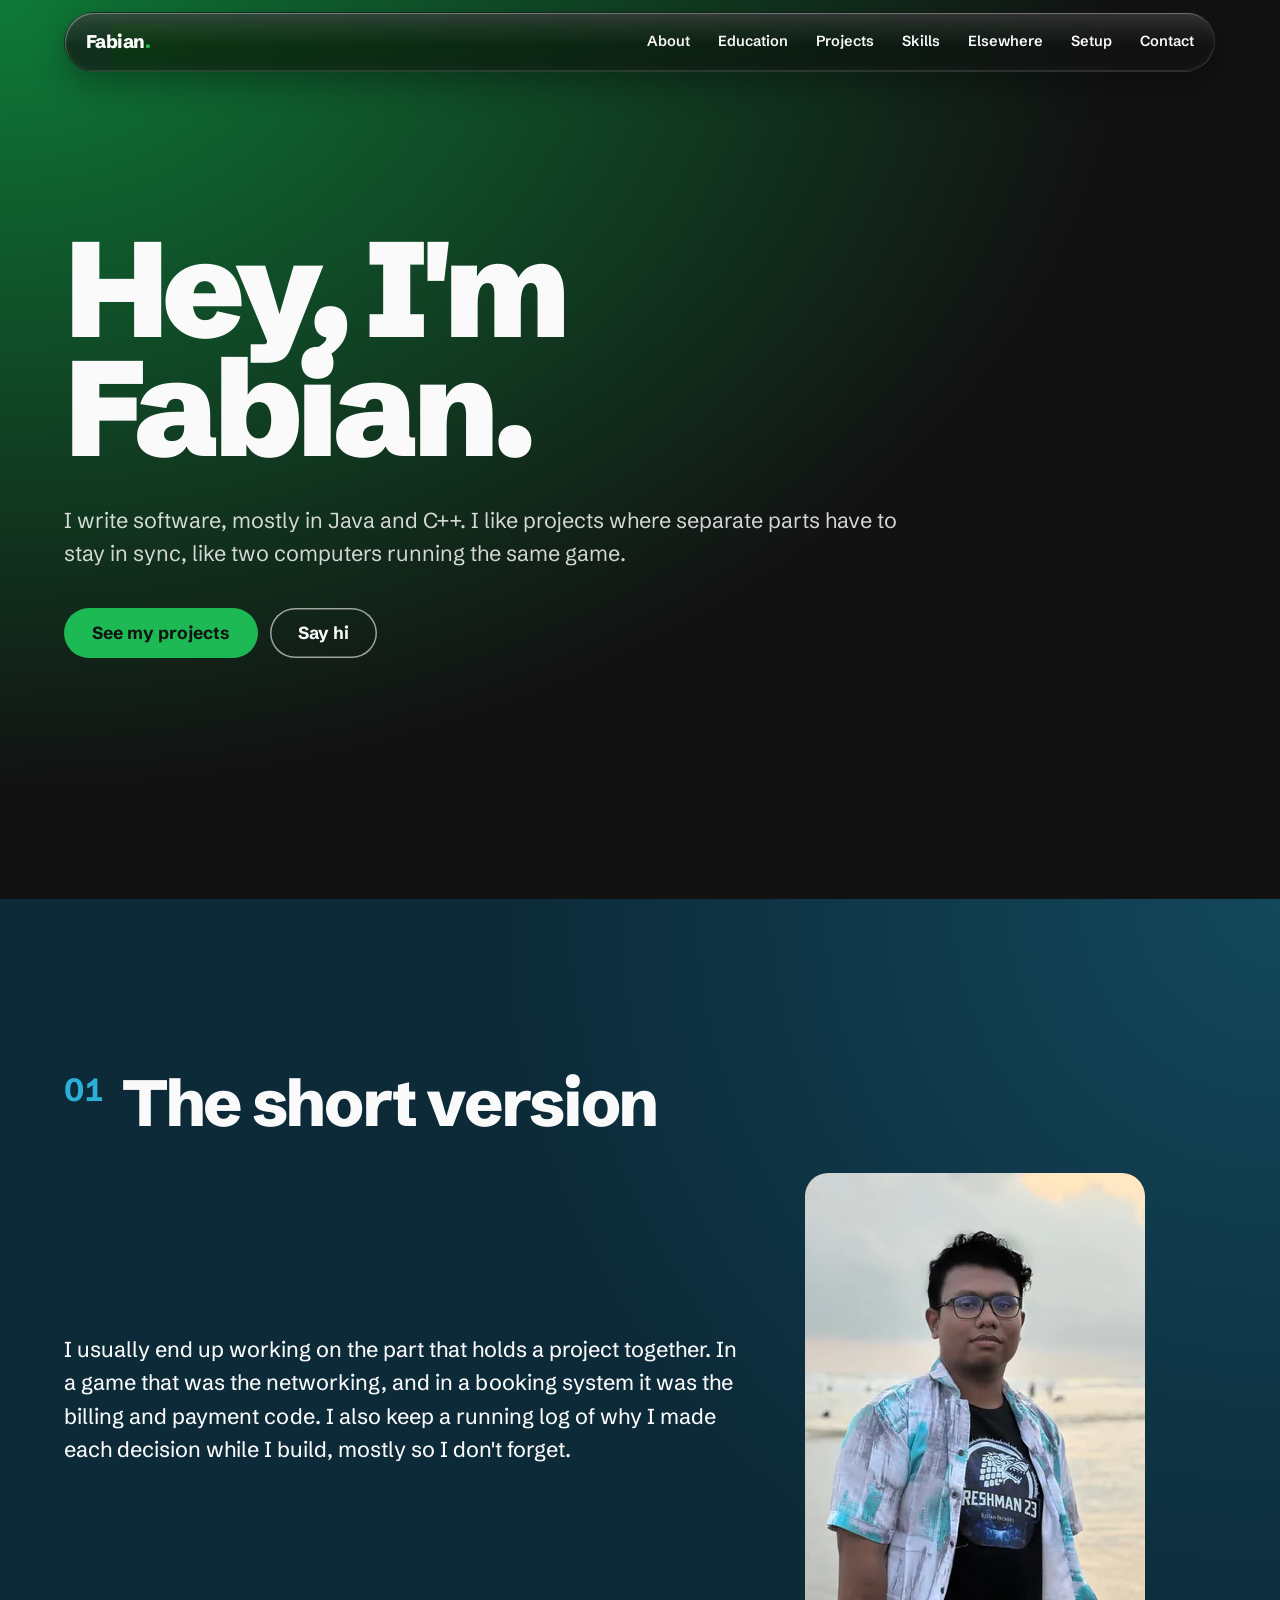
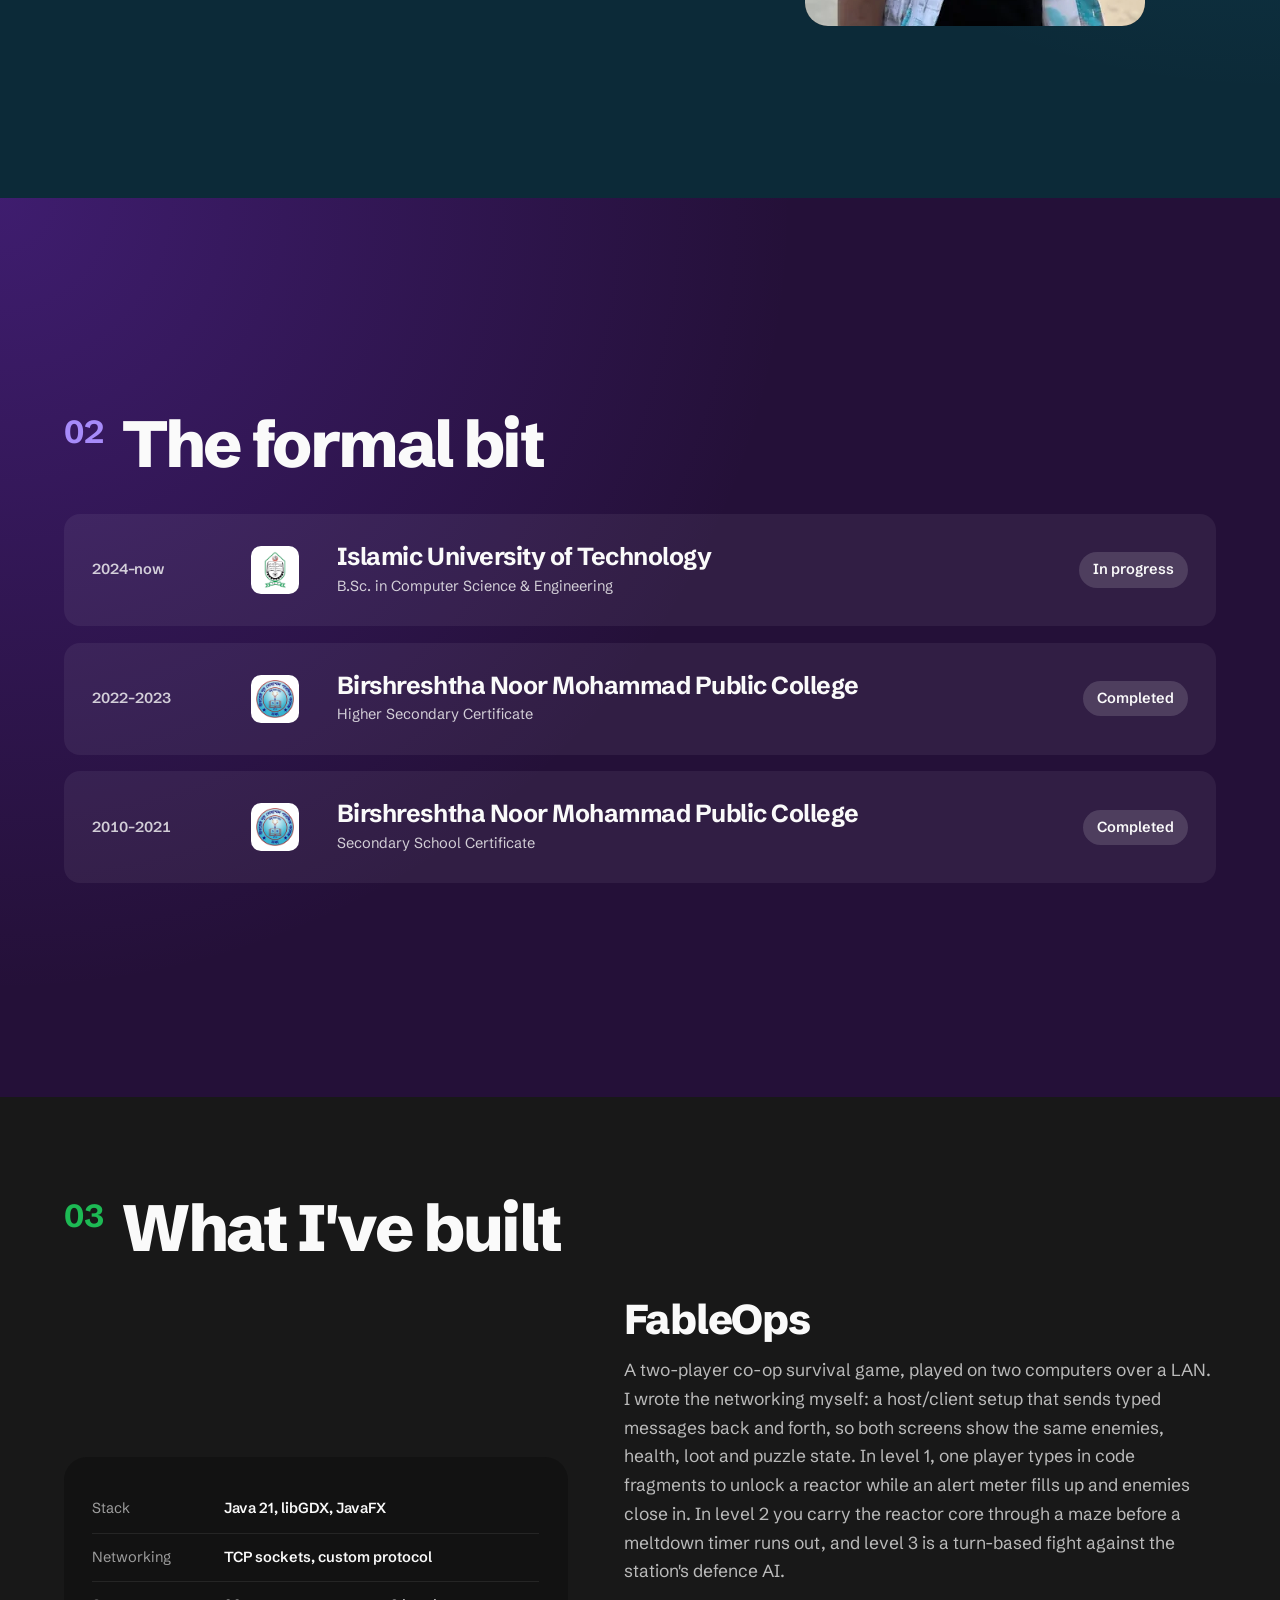
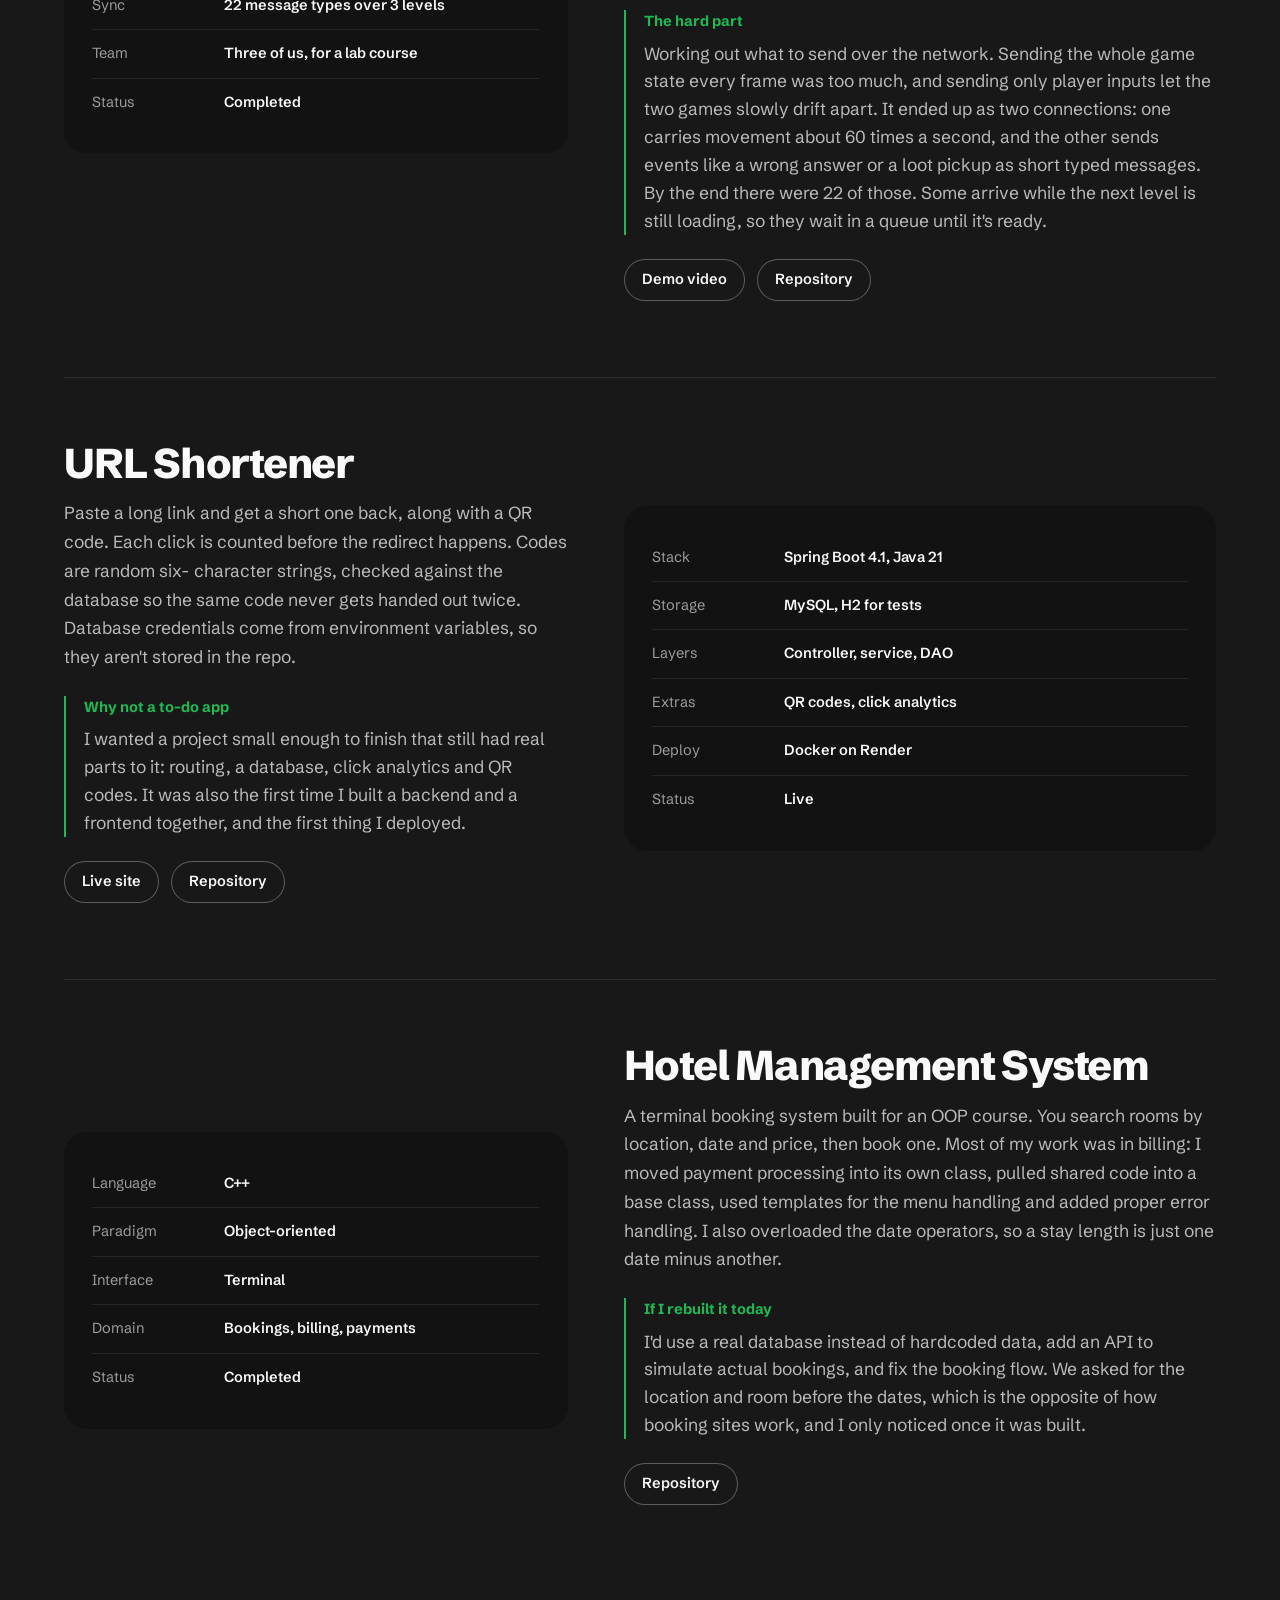
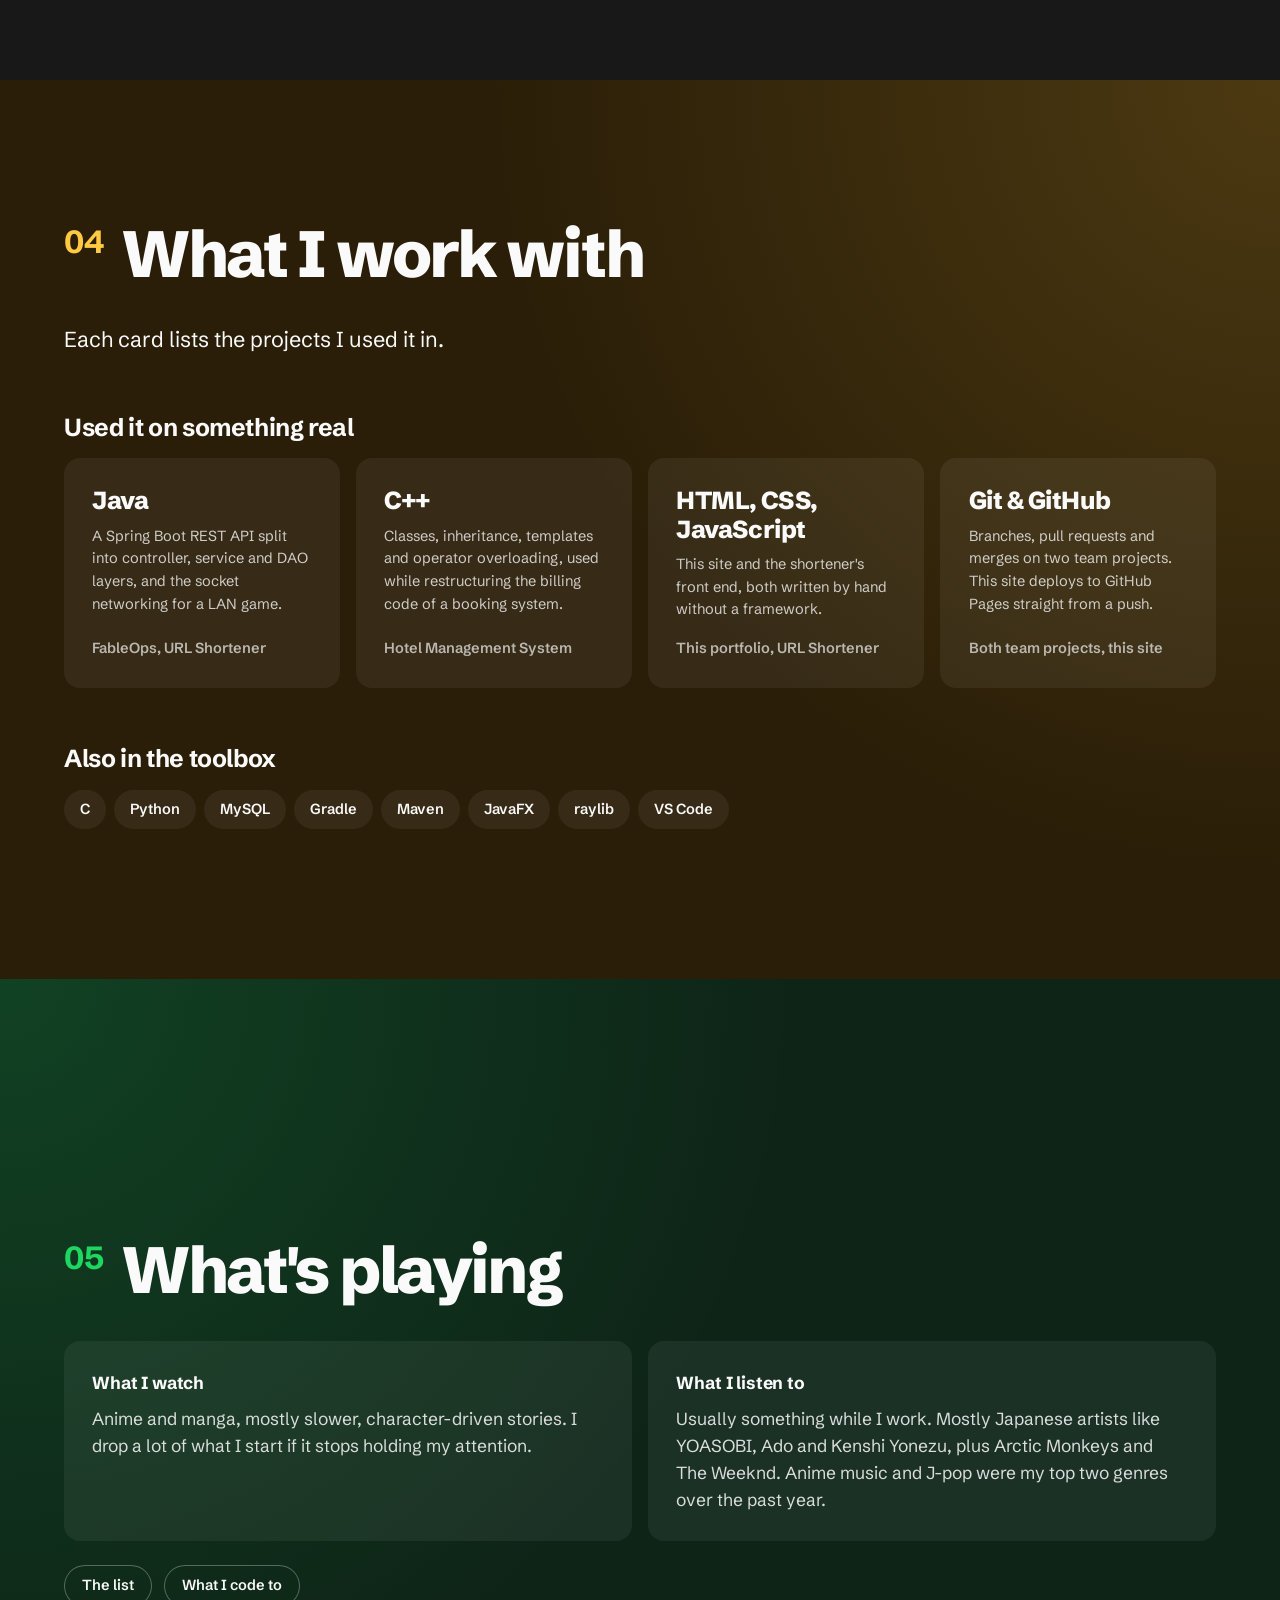
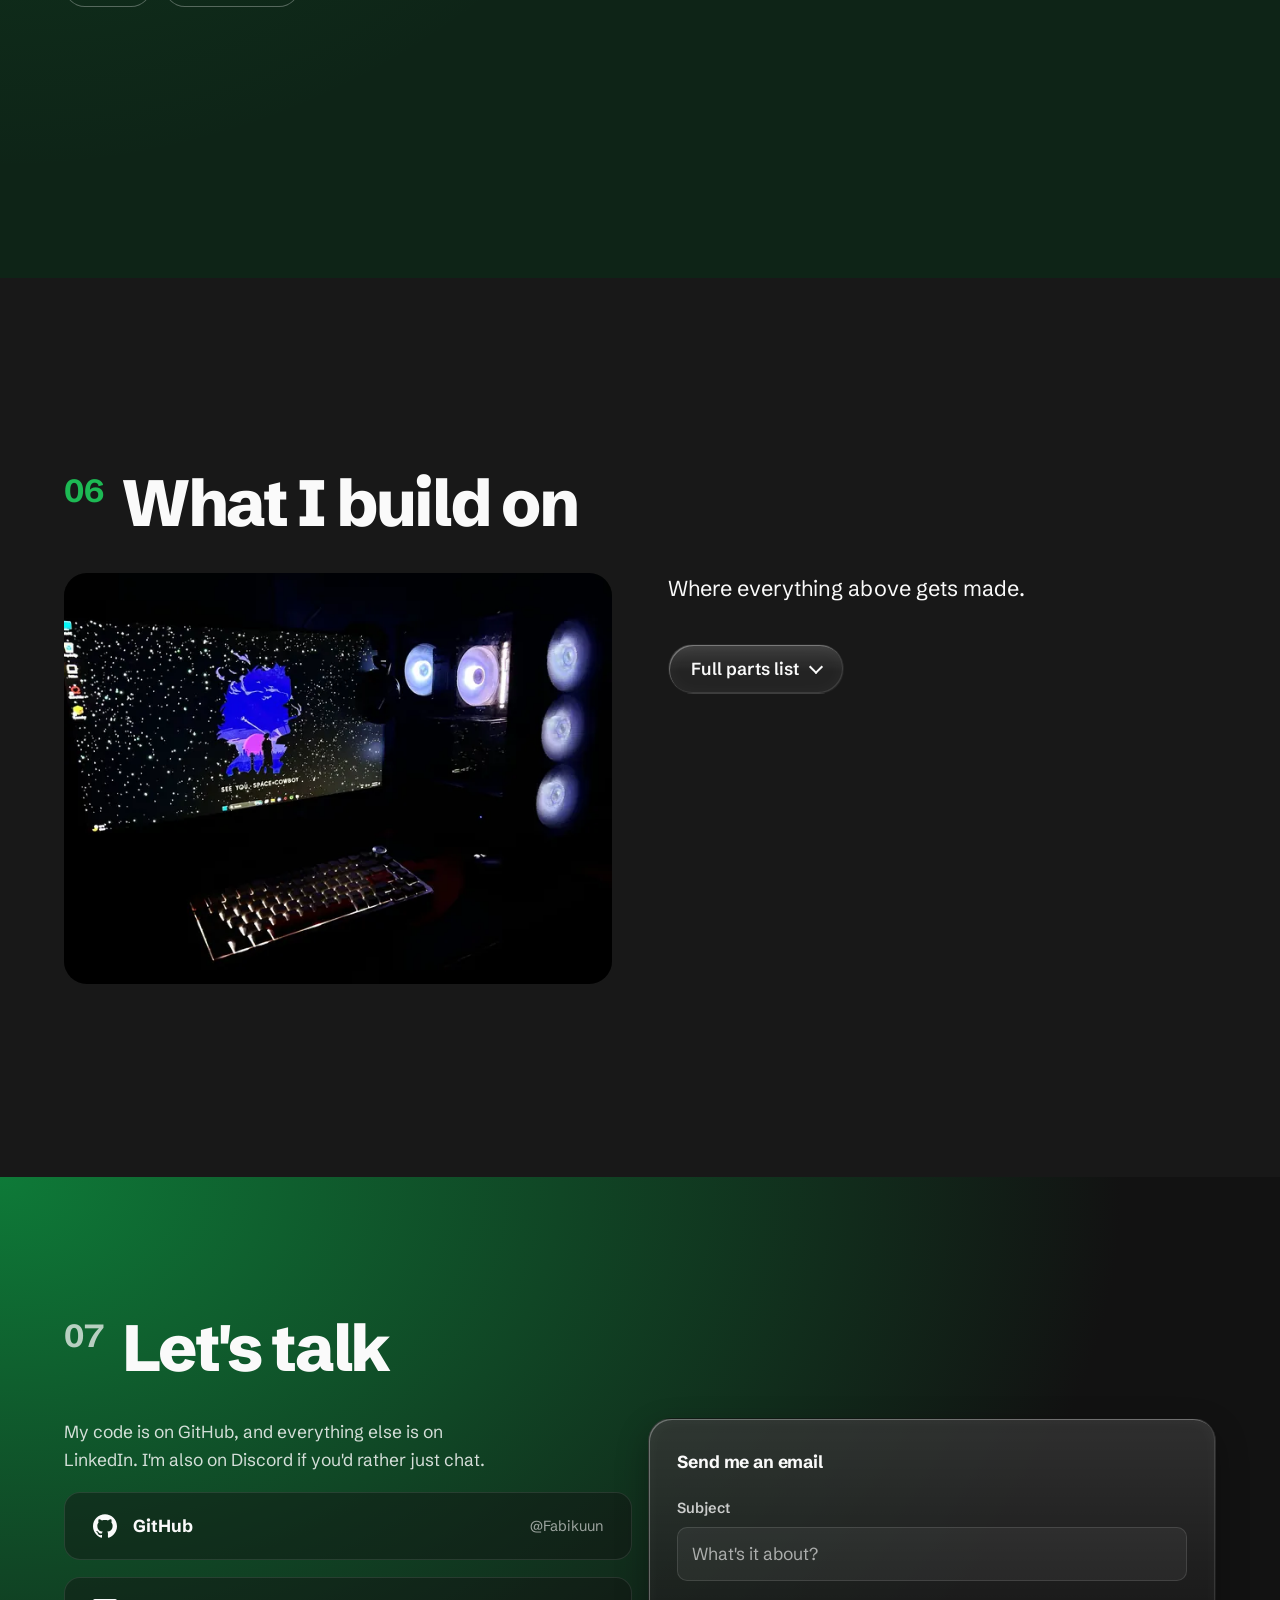
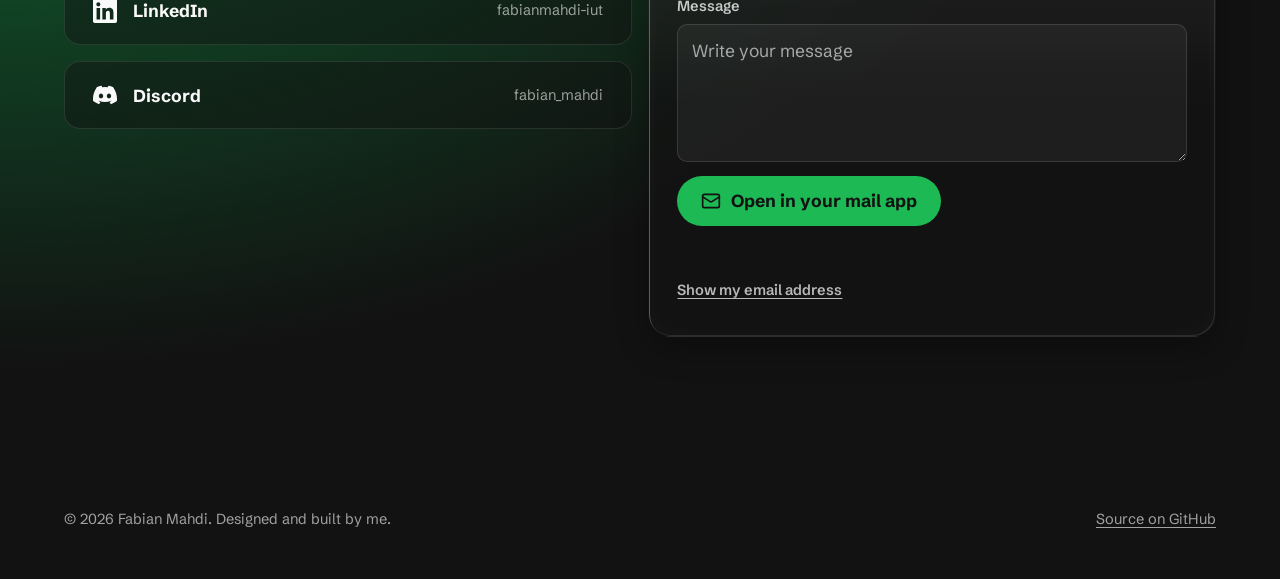
==== commit ae43a096: "Liquid glass nav with section lens and refraction, old-browser fallbacks, Discord contact" ====
--- a/index.html
+++ b/index.html
@@ -2,8 +2,7 @@
 <html lang="en">
 <head>
 <meta charset="UTF-8">
-<meta name="viewport" content="width=device-width, initial-scale=1.0">
-<script>document.documentElement.classList.add('js');</script>
+<meta name="viewport" content="width=device-width, initial-scale=1.0, viewport-fit=cover">
 <title>Fabian Mahdi</title>
 <meta name="description" content="Portfolio of Fabian Mahdi: a LAN co-op game in Java, a Spring Boot URL shortener and a C++ hotel booking system.">
 <link rel="canonical" href="https://fabikuun.github.io/portfolio/">
@@ -30,7 +29,7 @@
   "name": "Fabian Mahdi",
   "url": "https://fabikuun.github.io/portfolio/",
   "alumniOf": { "@type": "CollegeOrUniversity", "name": "Islamic University of Technology" },
-  "sameAs": ["https://github.com/Fabikuun", "https://www.linkedin.com/in/fabianmahdi-iut/"]
+  "sameAs": ["https://github.com/Fabikuun", "https://www.linkedin.com/in/fabianmahdi-iut/", "https://discord.com/users/729978334590664705"]
 }
 </script>
 </head>
@@ -69,7 +68,7 @@
 
 <main id="main">
 
-  <section id="about" class="block block-sky">
+  <section id="about" class="block block-teal">
     <div class="block-inner">
       <h2 class="big-heading"><span class="chapter" aria-hidden="true">01</span><span>The short version</span></h2>
       <div class="about-grid">
@@ -102,7 +101,7 @@
     </div>
   </section>
 
-  <section id="education" class="block block-purple">
+  <section id="education" class="block block-plum">
     <div class="block-inner">
       <h2 class="big-heading"><span class="chapter" aria-hidden="true">02</span><span>The formal bit</span></h2>
       <ol class="edu-timeline">
@@ -140,15 +139,16 @@
   <section id="projects" class="block block-dark">
     <div class="block-inner">
       <h2 class="big-heading"><span class="chapter" aria-hidden="true">03</span><span>What I've built</span></h2>
-      <div class="project-list">
+      <div>
 
         <article class="project-row">
           <div class="project-media">
             <div class="spec-panel">
-              <div class="spec-row"><span class="spec-key">Stack</span><span class="spec-val">Java 21, libGDX</span></div>
-              <div class="spec-row"><span class="spec-key">Networking</span><span class="spec-val">Sockets, custom protocol</span></div>
-              <div class="spec-row"><span class="spec-key">Sync</span><span class="spec-val">11 message types, level 1</span></div>
-              <div class="spec-row"><span class="spec-key">Status</span><span class="spec-val">In progress</span></div>
+              <div class="spec-row"><span class="spec-key">Stack</span><span class="spec-val">Java 21, libGDX, JavaFX</span></div>
+              <div class="spec-row"><span class="spec-key">Networking</span><span class="spec-val">TCP sockets, custom protocol</span></div>
+              <div class="spec-row"><span class="spec-key">Sync</span><span class="spec-val">22 message types over 3 levels</span></div>
+              <div class="spec-row"><span class="spec-key">Team</span><span class="spec-val">Three of us, for a lab course</span></div>
+              <div class="spec-row"><span class="spec-key">Status</span><span class="spec-val">Completed</span></div>
             </div>
           </div>
           <div class="project-body">
@@ -156,21 +156,26 @@
             <p class="project-desc">
               A two-player co-op survival game, played on two computers over a LAN. I
               wrote the networking myself: a host/client setup that sends typed messages
-              back and forth, so both screens show the same enemies, health and puzzle
-              state. In level 1, one player types in code fragments to unlock a reactor
-              while an alert meter fills up and enemies close in.
+              back and forth, so both screens show the same enemies, health, loot and
+              puzzle state. In level 1, one player types in code fragments to unlock a
+              reactor while an alert meter fills up and enemies close in. In level 2 you
+              carry the reactor core through a maze before a meltdown timer runs out, and
+              level 3 is a turn-based fight against the station's defence AI.
             </p>
             <div class="reflection">
               <span class="reflection-label">The hard part</span>
               <p>
                 Working out what to send over the network. Sending the whole game state
                 every frame was too much, and sending only player inputs let the two
-                games slowly drift apart. Level 1 ended up with eleven message types,
-                including enemy state, alert meter, wrong answer and player died. Most
-                of them exist because something went out of sync without them.
+                games slowly drift apart. It ended up as two connections: one carries
+                movement about 60 times a second, and the other sends events like a wrong
+                answer or a loot pickup as short typed messages. By the end there were 22
+                of those. Some arrive while the next level is still loading, so they wait
+                in a queue until it's ready.
               </p>
             </div>
             <div class="project-links">
+              <a href="https://youtu.be/o09a2ESUpiE" target="_blank" rel="noopener noreferrer">Demo video</a>
               <a href="https://github.com/sadiaaurthy/NOX-SYNC" target="_blank" rel="noopener noreferrer">Repository</a>
             </div>
           </div>
@@ -200,7 +205,7 @@
               <span class="reflection-label">Why not a to-do app</span>
               <p>
                 I wanted a project small enough to finish that still had real parts to
-                it: routing, a database and click analytics. It was also the first time
+                it: routing, a database, click analytics and QR codes. It was also the first time
                 I built a backend and a frontend together, and the first thing I
                 deployed.
               </p>
@@ -251,7 +256,7 @@
     </div>
   </section>
 
-  <section id="skills" class="block block-yellow">
+  <section id="skills" class="block block-ochre">
     <div class="block-inner">
       <h2 class="big-heading"><span class="chapter" aria-hidden="true">04</span><span>What I work with</span></h2>
       <p class="sec-lead">
@@ -309,7 +314,7 @@
   </section>
 
 
-  <section id="beyond" class="block block-green">
+  <section id="beyond" class="block block-forest">
     <div class="block-inner">
       <h2 class="big-heading"><span class="chapter" aria-hidden="true">05</span><span>What's playing</span></h2>
       <div class="note-grid">
@@ -352,7 +357,7 @@
                  width="1240" height="930" loading="lazy" decoding="async">
           </picture>
         </figure>
-        <div class="setup-side">
+        <div>
           <p class="sec-lead">Where everything above gets made.</p>
           <details class="setup-details">
             <summary>Full parts list</summary>
@@ -405,7 +410,8 @@
 
         <div class="contact-social">
           <p class="contact-lead">
-            My code is on GitHub. Everything else is on LinkedIn.
+            My code is on GitHub, and everything else is on LinkedIn. I'm also on
+            Discord if you'd rather just chat.
           </p>
           <div class="social-row">
             <a class="social-btn" href="https://github.com/Fabikuun" target="_blank" rel="noopener noreferrer">
@@ -418,6 +424,11 @@
               <span class="social-name">LinkedIn</span>
               <span class="social-handle">fabianmahdi-iut</span>
             </a>
+            <a class="social-btn" href="https://discord.com/users/729978334590664705" target="_blank" rel="noopener noreferrer">
+              <svg viewBox="0 0 24 24" width="24" height="24" fill="currentColor" aria-hidden="true"><path d="M20.317 4.37a19.791 19.791 0 0 0-4.885-1.515.074.074 0 0 0-.079.037c-.21.375-.444.864-.608 1.25a18.27 18.27 0 0 0-5.487 0 12.64 12.64 0 0 0-.617-1.25.077.077 0 0 0-.079-.037A19.736 19.736 0 0 0 3.677 4.37a.07.07 0 0 0-.032.027C.533 9.046-.32 13.58.099 18.057a.082.082 0 0 0 .031.057 19.9 19.9 0 0 0 5.993 3.03.078.078 0 0 0 .084-.028c.462-.63.874-1.295 1.226-1.994a.076.076 0 0 0-.041-.106 13.107 13.107 0 0 1-1.872-.892.077.077 0 0 1-.008-.128c.126-.094.252-.192.372-.291a.074.074 0 0 1 .077-.01c3.928 1.793 8.18 1.793 12.062 0a.074.074 0 0 1 .078.009c.12.1.246.198.373.292a.077.077 0 0 1-.006.127 12.299 12.299 0 0 1-1.873.892.077.077 0 0 0-.041.107c.36.698.772 1.362 1.225 1.993a.076.076 0 0 0 .084.028 19.839 19.839 0 0 0 6.002-3.03.077.077 0 0 0 .032-.054c.5-5.177-.838-9.674-3.549-13.66a.061.061 0 0 0-.031-.03zM8.02 15.33c-1.183 0-2.157-1.085-2.157-2.419 0-1.333.956-2.419 2.157-2.419 1.21 0 2.176 1.096 2.157 2.42 0 1.333-.956 2.418-2.157 2.418zm7.975 0c-1.183 0-2.157-1.085-2.157-2.419 0-1.333.955-2.419 2.157-2.419 1.21 0 2.176 1.096 2.157 2.42 0 1.333-.946 2.418-2.157 2.418z"/></svg>
+              <span class="social-name">Discord</span>
+              <span class="social-handle">fabian_mahdi</span>
+            </a>
           </div>
         </div>
 
--- a/style.css
+++ b/style.css
@@ -1,5 +1,7 @@
-/* Every section sets its own background and text colour.
-   Type is Schibsted Grotesk, self-hosted, and only used where variable fonts work. */
+/* Every section has its own deep ground colour and a brighter accent.
+   Type is Schibsted Grotesk, self-hosted, and only used where variable fonts work.
+   Baseline is any browser with CSS variables (iOS 12 Safari, Firefox 52, old Edge):
+   newer features always come after a fallback that works there. */
 
 @font-face {
   font-family: 'Schibsted Grotesk';
@@ -17,62 +19,125 @@
   --green: #1DB954;
   --green-bright: #1ED760;
   --green-deep: #0E7A38;
-  --sky: #2BB0D9;   /* pulled from the shirt in the portrait */
-  --yellow: #FFC942;
-  --purple: #7C3AED;
-  --purple-deep: #4C1D95;
   --white: #FAFAFA;
   --ink: #121212;
   --muted: rgba(250, 250, 250, 0.72);
 
+  /* Chapter grounds. Projects and Setup use --panel. */
+  --teal: #0C2A38;
+  --plum: #241038;
+  --ochre: #2A1E08;
+  --forest: #0E2417;
+
+  /* Chapter accents, used for the chapter numbers. */
+  --sky: #2BB0D9;   /* pulled from the shirt in the portrait */
+  --lavender: #A78BFA;
+  --yellow: #FFC942;
+
+  /* Light tint that lifts cards off a dark ground. */
+  --card: rgba(255, 255, 255, 0.06);
+
   --sans-fallback: system-ui, -apple-system, 'Segoe UI', Roboto, 'Helvetica Neue', Arial, sans-serif;
   --sans: var(--sans-fallback);
 
-  /* Type scale in roughly 1.25 steps, fluid between phone and desktop. */
-  --fs-small: clamp(0.84rem, 0.8rem + 0.14vw, 0.94rem);
-  --fs-body: clamp(1rem, 0.97rem + 0.15vw, 1.1rem);
-  --fs-lead: clamp(1.12rem, 1.03rem + 0.4vw, 1.4rem);
-  --fs-h3: clamp(1.22rem, 1.1rem + 0.55vw, 1.6rem);
-  --fs-h2: clamp(2.3rem, 1.6rem + 3.1vw, 4.4rem);
-  --fs-mega: clamp(3.6rem, 1.9rem + 8.2vw, 9.6rem);
-
+  /* Sizes for browsers without clamp(): the middle of each fluid range, or a fixed
+     value where the range must hold (body text stays 16px so iOS never zooms). */
+  --fs-small: calc(0.8rem + 0.14vw);
+  --fs-body: 1rem;
+  --fs-lead: calc(1.03rem + 0.4vw);
+  --fs-h3: calc(1.1rem + 0.55vw);
+  --fs-title: calc(1.4rem + 1.6vw);
+  --fs-chapter: calc(1.2rem + 1vw);
+  --fs-h2: calc(1.6rem + 3.1vw);
+  --fs-mega: calc(1.9rem + 8.2vw);
+  --space-xs: 14px;
+  --space-s: 30px;
+  --space-m: 44px;
+  --space-l: 50px;
+  --pad-card: 24px;
+  --gap-grid: 16px;
+  --gutter: 5vw;
+  /* Top padding always clears the floating nav. */
+  --block-pad: 110px;
+  /* How far each chapter's glow spreads from its corner. */
+  --glow-r: 62vw;
   /* Radius follows size: big frames are rounder than small controls. */
-  --r-lg: clamp(18px, 1.8vw, 26px);
+  --r-lg: 22px;
   --r-md: 16px;
   --r-sm: 10px;
 
-  --pad-card: clamp(20px, 2.2vw, 30px);
-  --gap-grid: clamp(12px, 1.3vw, 20px);
+  --measure: 66ch;
+  --measure-narrow: 58ch;
+  --content-max: 1180px;
+  --nav-h: 60px;
 
   --ease-out: cubic-bezier(0.22, 0.61, 0.36, 1);
+  /* Overshoots a little before settling, the way Apple's glass moves. */
+  --ease-spring: cubic-bezier(0.34, 1.36, 0.64, 1);
   --t-fast: 0.2s ease;
 
-  --content-max: 1180px;
-  --gutter: clamp(20px, 5vw, 72px);
-  --measure: min(66ch, 100%);
-  --measure-narrow: min(58ch, 100%);
-  /* Top padding always clears the floating nav. */
-  --block-pad: clamp(96px, 11vh, 150px);
-  --nav-h: 60px;
-
-  /* Glass, used only on UI that floats over the page. */
-  --glass-tint: rgba(18, 18, 18, 0.68);
-  --glass-rim: rgba(255, 255, 255, 0.14);
-  --glass-sheen: linear-gradient(180deg, rgba(255, 255, 255, 0.1), rgba(255, 255, 255, 0) 60%);
+  /* Liquid glass, only on things that float over the page or act as controls.
+     The tints keep nav text at 4.5:1 or more even over pure white. */
+  --glass-bar: rgba(18, 18, 18, 0.68);
+  --glass-sheet: rgba(18, 18, 18, 0.72);
   --glass-solid: rgba(18, 18, 18, 0.96);
-
-  --cursor-dot: 4px;
-  --cursor-dot-grow: 22px;
-  --progress-h: 3px;
-  --z-nav: 100;
-  --z-progress: 120;
-  --z-skip: 200;
-  --z-cursor: 999;
+  --glass-sheen: linear-gradient(180deg, rgba(255, 255, 255, 0.12), rgba(255, 255, 255, 0) 55%);
+  /* Lit from the top left: a bright rim there, a dim one opposite, and a faint
+     inner glow that gives the glass its thickness. */
+  --glass-edge: inset 1px 1px 0 rgba(255, 255, 255, 0.3), inset -1px -1px 0 rgba(255, 255, 255, 0.1), inset 0 0 18px rgba(255, 255, 255, 0.04);
+  --glass-depth: 0 12px 32px rgba(0, 0, 0, 0.3);
+  /* Just enough blur to soften text behind the bar. More would wash out the bend at the rim. */
+  --glass-filter: blur(12px) saturate(180%);
+}
+
+@supports (width: clamp(1px, 1vw, 2px)) {
+  :root {
+    /* Type scale in roughly 1.25 steps, fluid between phone and desktop. */
+    --fs-small: clamp(0.84rem, 0.8rem + 0.14vw, 0.94rem);
+    --fs-body: clamp(1rem, 0.97rem + 0.15vw, 1.1rem);
+    --fs-lead: clamp(1.12rem, 1.03rem + 0.4vw, 1.4rem);
+    --fs-h3: clamp(1.22rem, 1.1rem + 0.55vw, 1.6rem);
+    --fs-title: clamp(1.8rem, 1.4rem + 1.6vw, 2.6rem);
+    --fs-chapter: clamp(1.5rem, 1.2rem + 1vw, 2rem);
+    --fs-h2: clamp(2.3rem, 1.6rem + 3.1vw, 4.4rem);
+    --fs-mega: clamp(3.6rem, 1.9rem + 8.2vw, 9.6rem);
+    --space-xs: clamp(10px, 1.4vw, 20px);
+    --space-s: clamp(24px, 3vw, 40px);
+    --space-m: clamp(32px, 4.5vw, 56px);
+    --space-l: clamp(36px, 5vw, 64px);
+    --pad-card: clamp(20px, 2.2vw, 30px);
+    --gap-grid: clamp(12px, 1.3vw, 20px);
+    --gutter: clamp(20px, 5vw, 72px);
+    --block-pad: clamp(96px, 11vh, 150px);
+    --glow-r: clamp(320px, 62vw, 860px);
+    --r-lg: clamp(18px, 1.8vw, 26px);
+  }
 }
 
 /* Older engines without variable fonts keep the system font, which has a real bold. */
 @supports (font-variation-settings: normal) {
   :root { --sans: 'Schibsted Grotesk', var(--sans-fallback); }
+}
+
+/* Lighter blur on phones and touch screens, where big blurs cost more while scrolling. */
+@media (max-width: 960px), (pointer: coarse) {
+  :root { --glass-filter: blur(10px) saturate(160%); }
+}
+
+/* Browsers that can't blur get solid glass instead of see-through. */
+@supports not ((backdrop-filter: blur(1px)) or (-webkit-backdrop-filter: blur(1px))) {
+  :root { --glass-bar: var(--glass-solid); --glass-sheet: var(--glass-solid); }
+}
+
+/* Reduce Transparency and Increase Contrast make the glass opaque with a clear
+   edge, as they do on Apple's own. */
+@media (prefers-reduced-transparency: reduce), (prefers-contrast: more) {
+  :root {
+    --glass-bar: var(--glass-solid);
+    --glass-sheet: var(--glass-solid);
+    --glass-filter: none;
+    --glass-edge: inset 0 0 0 1px rgba(255, 255, 255, 0.45);
+  }
 }
 
 * { box-sizing: border-box; margin: 0; padding: 0; }
@@ -104,16 +169,8 @@
 
 a { color: inherit; text-decoration: none; }
 
-/* Focus rings, ordered so no browser is left without one. */
-a:focus, button:focus {
-  outline: 3px solid var(--white);
-  outline-offset: 3px;
-}
-summary:focus { outline: 3px solid var(--white); outline-offset: 3px; }
-.block-sky a:focus, .block-yellow a:focus, .block-green a:focus,
-.block-sky button:focus, .block-yellow button:focus, .block-green button:focus {
-  outline-color: var(--ink);
-}
+/* Focus rings everywhere, then hidden for mouse clicks where the browser can tell. */
+a:focus, button:focus, summary:focus { outline: 3px solid var(--white); outline-offset: 3px; }
 @supports selector(:focus-visible) {
   a:focus:not(:focus-visible),
   button:focus:not(:focus-visible),
@@ -124,7 +181,8 @@
   position: absolute;
   top: -80px;
   left: 12px;
-  z-index: var(--z-skip);
+  left: max(12px, env(safe-area-inset-left));
+  z-index: 200;
   background: var(--green);
   color: var(--ink);
   padding: 12px 20px;
@@ -140,56 +198,81 @@
    it from blurring anything outside the bar. */
 .nav {
   position: fixed;
+  top: 12px;
   top: max(12px, env(safe-area-inset-top));
   left: 0;
   right: 0;
-  z-index: var(--z-nav);
-  width: calc(100% - 40px);
-  width: min(calc(100% - 2 * max(var(--gutter), env(safe-area-inset-left))), var(--content-max));
+  z-index: 100;
+  width: calc(100% - 2 * var(--gutter));
+  width: calc(100% - 2 * max(var(--gutter), env(safe-area-inset-left), env(safe-area-inset-right)));
+  max-width: var(--content-max);
   height: var(--nav-h);
-  margin-inline: auto;
+  margin: 0 auto;
   display: flex;
   align-items: center;
   justify-content: space-between;
-  gap: 16px;
-  padding-inline: 22px 8px;
+  padding: 0 8px 0 22px;
   border-radius: 999px;
   /* Own compositor layer, so the blurred bar does not smear on iOS while scrolling. */
   transform: translateZ(0);
-  -webkit-transform: translateZ(0);
 }
 .nav::before {
   content: '';
   position: absolute;
-  inset: 0;
+  top: 0;
+  right: 0;
+  bottom: 0;
+  left: 0;
   z-index: -1;
   border-radius: inherit;
-  background: var(--glass-sheen), var(--glass-tint);
-  -webkit-backdrop-filter: blur(20px) saturate(170%);
-  backdrop-filter: blur(20px) saturate(170%);
-  border: 1px solid var(--glass-rim);
-  box-shadow: inset 0 1px 0 rgba(255, 255, 255, 0.16), 0 10px 30px rgba(0, 0, 0, 0.25);
-}
-
-.nav-logo { font-weight: 800; font-size: 1.15rem; letter-spacing: -0.03em; white-space: nowrap; }
+  /* Transparent, but Windows high contrast mode draws it as a real outline. */
+  border: 1px solid transparent;
+  background: var(--glass-sheen), var(--glass-bar);
+  box-shadow: var(--glass-edge), var(--glass-depth);
+  -webkit-backdrop-filter: var(--glass-filter);
+  backdrop-filter: var(--glass-filter);
+}
+/* Chromium only: script.js adds .lens once the SVG filters exist, and the rim then
+   bends what passes behind it. */
+.lens .nav::before { backdrop-filter: var(--glass-filter) url(#lens-bar); }
+
+.nav-logo { margin-right: 16px; font-weight: 800; font-size: 1.15rem; letter-spacing: -0.03em; white-space: nowrap; }
 .nav-logo .dot { color: var(--green); }
-.nav ul { list-style: none; display: flex; align-items: center; gap: 2px; }
+.nav ul { position: relative; display: flex; align-items: center; list-style: none; }
+/* Positioned so the links paint above the lens. */
 .nav a {
+  position: relative;
   display: inline-block;
   padding: 9px 14px;
   border-radius: 999px;
   font-size: var(--fs-small);
   font-weight: 600;
-  color: var(--white);
-  transition: background var(--t-fast), color var(--t-fast);
-}
-.nav a:hover { background: rgba(255, 255, 255, 0.1); color: var(--white); }
+  transition: background var(--t-fast);
+}
+
+/* A glass lens under the link for the section being read. script.js measures the
+   link and sets --lens-*; it slides and resizes between links with a slight overshoot. */
+.nav ul::before {
+  content: '';
+  position: absolute;
+  top: 0;
+  left: 0;
+  width: var(--lens-w, 0);
+  height: var(--lens-h, 0);
+  border-radius: 999px;
+  background: rgba(255, 255, 255, 0.12);
+  box-shadow: var(--glass-edge);
+  opacity: 0;
+  transform: translate(var(--lens-x, 0), var(--lens-y, 0));
+  transition: transform 0.5s var(--ease-spring), width 0.5s var(--ease-spring), height 0.5s var(--ease-spring), opacity var(--t-fast);
+  pointer-events: none;
+}
+.nav ul.has-lens::before { opacity: 1; }
 
 .nav-toggle {
   display: none;
   width: 44px;
   height: 44px;
-  padding: 0;
   border: none;
   border-radius: 999px;
   background: none;
@@ -197,7 +280,6 @@
   cursor: pointer;
   transition: background var(--t-fast);
 }
-.nav-toggle:hover { background: rgba(255, 255, 255, 0.1); }
 
 /* Three absolutely-positioned bars that cross into an X. */
 .bars { position: relative; display: block; width: 20px; height: 14px; margin: 0 auto; }
@@ -220,30 +302,49 @@
 /* ============ BLOCKS ============ */
 /* Each section is at least one screen tall, with its content centred. */
 .block {
-  position: relative;
-  overflow: hidden;
+  /* Chapter number colour where a section has no accent of its own. */
+  --accent: rgba(250, 250, 250, 0.72);
   min-height: 100vh;
   min-height: 100svh;
   display: flex;
   align-items: center;
   /* The extra 1px pairs with the -1px margin to hide the seam between sections. */
-  padding-block: var(--block-pad) calc(var(--block-pad) + 1px);
+  padding: var(--block-pad) 0 calc(var(--block-pad) + 1px);
   margin-bottom: -1px;
 }
+/* Clear of the notch when a phone is on its side. */
 .block-inner {
-  width: calc(100% - 40px);
-  width: min(100% - var(--gutter) * 2, var(--content-max));
-  margin-inline: auto;
-  position: relative;
+  width: calc(100% - 2 * var(--gutter));
+  width: calc(100% - 2 * max(var(--gutter), env(safe-area-inset-left), env(safe-area-inset-right)));
+  max-width: var(--content-max);
+  margin: 0 auto;
 }
 
 .block-hero { background: radial-gradient(ellipse at top left, var(--green-deep) 0%, var(--bg) 62%); }
-.block-sky { background: var(--sky); color: var(--ink); }
-.block-dark { background: var(--panel); }
-.block-yellow { background: var(--yellow); color: var(--ink); }
-.block-purple { background: linear-gradient(135deg, var(--purple) 0%, var(--purple-deep) 100%); }
-/* Dark text on Spotify green, since white text only measures 2.48:1 there. */
-.block-green { background: var(--green); color: var(--ink); }
+.block-dark { --accent: var(--green); background: var(--panel); }
+
+/* The glows alternate corners down the page. The solid colour comes first, so a
+   browser that can't read the gradient still paints the right ground. */
+.block-teal {
+  --accent: var(--sky);
+  background-color: var(--teal);
+  background-image: radial-gradient(circle at 100% 0%, rgba(43, 176, 217, 0.22), rgba(43, 176, 217, 0) var(--glow-r));
+}
+.block-plum {
+  --accent: var(--lavender);
+  background-color: var(--plum);
+  background-image: radial-gradient(circle at 0% 0%, rgba(124, 58, 237, 0.3), rgba(124, 58, 237, 0) var(--glow-r));
+}
+.block-ochre {
+  --accent: var(--yellow);
+  background-color: var(--ochre);
+  background-image: radial-gradient(circle at 100% 0%, rgba(255, 201, 66, 0.16), rgba(255, 201, 66, 0) var(--glow-r));
+}
+.block-forest {
+  --accent: var(--green-bright);
+  background-color: var(--forest);
+  background-image: radial-gradient(circle at 0% 0%, rgba(29, 185, 84, 0.2), rgba(29, 185, 84, 0) var(--glow-r));
+}
 
 /* ============ TYPE ============ */
 .mega {
@@ -257,30 +358,30 @@
 .big-heading {
   display: flex;
   align-items: flex-start;
-  gap: clamp(10px, 1.4vw, 20px);
+  margin-bottom: var(--space-s);
   font-size: var(--fs-h2);
   font-weight: 800;
   line-height: 0.98;
   letter-spacing: -0.035em;
-  margin-bottom: clamp(24px, 3.5vw, 40px);
 }
 .big-heading > span:last-child { text-wrap: balance; }
 
-/* The chapter number: at 24px and up it counts as large text, which needs 3:1. */
+/* The chapter number, in its section's accent. At 24px and up it counts as large
+   text, which needs 3:1. The lowest is sky on teal: 4.0:1 at the brightest point of the glow. */
 .chapter {
   flex-shrink: 0;
-  margin-top: 0.12em;
-  font-size: clamp(1.5rem, 1.2rem + 1vw, 2rem);
+  margin: 0.12em var(--space-xs) 0 0;
+  font-size: var(--fs-chapter);
   font-weight: 700;
   line-height: 1;
   letter-spacing: 0;
   font-variant-numeric: tabular-nums;
-  opacity: 0.72;
+  color: var(--accent);
 }
 
 .hero-desc {
   max-width: var(--measure);
-  margin: clamp(22px, 2.6vw, 34px) 0 clamp(28px, 3vw, 40px);
+  margin: var(--space-s) 0;
   font-size: var(--fs-lead);
   line-height: 1.5;
   /* Brighter than --muted because it sits on the green gradient. */
@@ -291,14 +392,14 @@
 
 .sec-lead {
   max-width: var(--measure);
-  margin-bottom: clamp(24px, 3vw, 36px);
+  margin-bottom: var(--space-s);
   font-size: var(--fs-lead);
   line-height: 1.5;
   opacity: 0.82;
 }
 
 .skills-sub {
-  margin: clamp(32px, 4.5vw, 52px) 0 16px;
+  margin: var(--space-m) 0 16px;
   font-size: var(--fs-h3);
   font-weight: 700;
   letter-spacing: -0.015em;
@@ -306,8 +407,11 @@
 }
 
 /* ============ BUTTONS ============ */
-.hero-links { display: flex; flex-wrap: wrap; gap: 12px; }
-/* Spotify's own hover is a slight grow, not a lift. */
+/* Wrapping rows are spaced with margins, since Safari only gained flex gap in 14.1. */
+.hero-links, .project-links, .note-links { display: flex; flex-wrap: wrap; }
+.hero-links > a, .project-links > a, .note-links > a { margin: 0 12px 12px 0; }
+.project-links, .note-links { margin-top: 24px; }
+
 .pill {
   display: inline-flex;
   align-items: center;
@@ -315,16 +419,12 @@
   padding: 0 28px;
   border-radius: 999px;
   font-weight: 700;
-  transition: transform var(--t-fast), background var(--t-fast), color var(--t-fast), box-shadow var(--t-fast);
-}
-.pill:hover { transform: scale(1.04); }
+  transition: transform var(--t-fast), background var(--t-fast), box-shadow var(--t-fast);
+}
 .pill-solid { background: var(--green); color: var(--ink); }
-.pill-solid:hover { background: var(--green-bright); }
 .pill-outline { box-shadow: inset 0 0 0 1.5px rgba(250, 250, 250, 0.6); }
-.pill-outline:hover { box-shadow: inset 0 0 0 1.5px var(--white); }
 
 /* Outline pills for secondary links inside sections. */
-.project-links, .note-links { display: flex; flex-wrap: wrap; gap: 10px; margin-top: 24px; }
 .project-links a, .note-links a {
   display: inline-flex;
   align-items: center;
@@ -336,20 +436,18 @@
   box-shadow: inset 0 0 0 1px rgba(250, 250, 250, 0.3);
   transition: background var(--t-fast), color var(--t-fast), box-shadow var(--t-fast);
 }
-.project-links a:hover { background: var(--white); color: var(--ink); box-shadow: inset 0 0 0 1px var(--white); }
-.note-links a { box-shadow: inset 0 0 0 1px rgba(18, 18, 18, 0.4); }
-.note-links a:hover { background: var(--ink); color: var(--green); box-shadow: inset 0 0 0 1px var(--ink); }
 
 /* ============ ABOUT ============ */
 .about-grid {
   display: grid;
   grid-template-columns: minmax(0, 1.25fr) minmax(0, 0.75fr);
-  gap: clamp(32px, 4vw, 56px);
+  gap: var(--space-m);
   align-items: center;
   justify-items: start;
 }
 
-/* The frame sets the shape and the image fills it, so nothing shifts while it loads. */
+/* The frame sets the shape and the image fills it, so nothing shifts while it loads.
+   Without aspect-ratio the image simply keeps its own shape. */
 .portrait {
   width: 100%;
   max-width: 340px;
@@ -367,9 +465,6 @@
   object-position: 46% 18%;
 }
 .zoomable img { transition: transform 0.6s var(--ease-out); }
-@media (hover: hover) and (pointer: fine) {
-  .zoomable:hover img { transform: scale(1.06); }
-}
 .zoomable.is-active img { transform: scale(1.06); }
 
 /* ============ EDUCATION ============ */
@@ -378,23 +473,16 @@
   display: grid;
   grid-template-columns: 7.5rem auto minmax(0, 1fr) auto;
   align-items: center;
-  gap: clamp(16px, 2.5vw, 36px);
-  padding: clamp(20px, 2.4vw, 30px);
+  gap: var(--space-s);
+  padding: var(--pad-card);
   border-radius: var(--r-md);
-  /* Dark card background so the text keeps enough contrast on purple. */
-  background: rgba(18, 18, 18, 0.2);
-}
+  background: var(--card);
+}
+/* 0.8 opacity measures 7.4:1 on a row at the brightest point of the purple glow. */
 .edu-year { font-size: var(--fs-small); font-weight: 600; font-variant-numeric: tabular-nums; white-space: nowrap; opacity: 0.8; }
-/* White tile behind each logo, since both are drawn for light backgrounds. */
-.edu-logo {
-  width: clamp(40px, 4vw, 54px);
-  height: auto;
-  aspect-ratio: 1;
-  object-fit: contain;
-  padding: 5px;
-  border-radius: var(--r-sm);
-  background: #fff;
-}
+/* White tile behind each logo, since both are drawn for light backgrounds.
+   height: auto overrides the 192 in the HTML attribute. */
+.edu-logo { width: 48px; height: auto; padding: 5px; border-radius: var(--r-sm); background: #fff; }
 .edu-body h3 { margin-bottom: 4px; font-size: var(--fs-h3); font-weight: 700; letter-spacing: -0.02em; line-height: 1.15; }
 .edu-body p { font-size: var(--fs-small); opacity: 0.8; }
 .edu-tag {
@@ -408,19 +496,18 @@
 }
 
 /* ============ PROJECTS ============ */
-.project-list { display: flex; flex-direction: column; }
 .project-row {
   display: grid;
   grid-template-columns: minmax(0, 0.85fr) minmax(0, 1fr);
-  gap: clamp(28px, 4vw, 64px);
-  align-items: center;
-  padding-block: clamp(36px, 5vw, 64px);
+  gap: var(--space-m);
+  align-items: center;
+  padding: var(--space-l) 0;
   border-top: 1px solid rgba(250, 250, 250, 0.1);
 }
 .project-row:first-child { border-top: none; padding-top: 0; }
 .project-row:nth-child(even) .project-media { order: 2; }
 
-/* Stands in for a screenshot with real information rather than stock art. */
+/* Real facts about the project where a screenshot would usually go. */
 .spec-panel { padding: var(--pad-card); border-radius: var(--r-lg); background: var(--bg); }
 /* A fixed key column keeps every value lined up down the panel. */
 .spec-row {
@@ -428,14 +515,14 @@
   grid-template-columns: 7.25rem minmax(0, 1fr);
   gap: 16px;
   align-items: baseline;
-  padding-block: 12px;
+  padding: 12px 0;
   border-bottom: 1px solid rgba(250, 250, 250, 0.08);
 }
 .spec-row:last-child { border-bottom: none; }
 .spec-key { font-size: var(--fs-small); color: rgba(250, 250, 250, 0.6); }
 .spec-val { font-size: var(--fs-small); font-weight: 600; }
 
-.project-row h3 { margin-bottom: 14px; font-size: clamp(1.8rem, 1.4rem + 1.6vw, 2.6rem); font-weight: 800; letter-spacing: -0.03em; line-height: 1.05; }
+.project-row h3 { margin-bottom: 14px; font-size: var(--fs-title); font-weight: 800; letter-spacing: -0.03em; line-height: 1.05; }
 .project-desc { max-width: var(--measure); line-height: 1.65; color: var(--muted); }
 
 .reflection { margin-top: 24px; padding-left: 18px; border-left: 2px solid var(--green); }
@@ -448,21 +535,22 @@
 .proof-card {
   display: flex;
   flex-direction: column;
-  gap: 10px;
   padding: var(--pad-card);
   border-radius: var(--r-md);
-  background: rgba(18, 18, 18, 0.07);
+  background: var(--card);
 }
 .proof-card h4 { font-size: var(--fs-h3); font-weight: 800; letter-spacing: -0.02em; line-height: 1.15; }
-.proof-card p { font-size: var(--fs-small); line-height: 1.55; opacity: 0.78; }
-.proof-where { margin-top: auto; padding-top: 6px; font-size: var(--fs-small); font-weight: 600; opacity: 0.68; }
-
-.also-row { display: flex; flex-wrap: wrap; gap: 8px; }
-.also-chip { padding: 8px 16px; border-radius: 999px; background: rgba(18, 18, 18, 0.09); font-size: var(--fs-small); font-weight: 600; }
+/* Measured on a card at the brightest point of the gold glow: 6.1:1 and 5.1:1. */
+.proof-card p { margin-top: 10px; font-size: var(--fs-small); line-height: 1.55; opacity: 0.78; }
+/* margin-top: auto pins the project line to the bottom of every card in the row. */
+.proof-where { margin-top: auto; padding-top: 16px; font-size: var(--fs-small); font-weight: 600; opacity: 0.68; }
+
+.also-row { display: flex; flex-wrap: wrap; }
+.also-chip { margin: 0 8px 8px 0; padding: 8px 16px; border-radius: 999px; background: var(--card); font-size: var(--fs-small); font-weight: 600; }
 
 /* ============ ELSEWHERE ============ */
 .note-grid { display: grid; grid-template-columns: repeat(auto-fit, minmax(min(100%, 320px), 1fr)); gap: var(--gap-grid); }
-.note-card { padding: var(--pad-card); border-radius: var(--r-md); background: rgba(18, 18, 18, 0.08); }
+.note-card { padding: var(--pad-card); border-radius: var(--r-md); background: var(--card); }
 .note-label { display: block; margin-bottom: 8px; font-size: var(--fs-body); font-weight: 700; letter-spacing: -0.01em; }
 .note-card p { line-height: 1.55; opacity: 0.85; }
 
@@ -470,48 +558,42 @@
 .setup-layout {
   display: grid;
   grid-template-columns: minmax(0, 1fr) minmax(0, 1fr);
-  gap: clamp(24px, 3.5vw, 56px);
+  gap: var(--space-m);
   align-items: start;
 }
-/* Kept small so the photo is downscaled and stays sharp. */
-.desk-shot {
-  width: 100%;
-  max-width: min(560px, 100%);
-  aspect-ratio: 4 / 3;
-  border-radius: var(--r-lg);
-  overflow: hidden;
-  background: var(--bg);
-}
-.desk-shot img { display: block; width: 100%; height: 100%; object-fit: contain; }
-
-/* <details> works without JavaScript and is keyboard and screen reader friendly. */
+/* Kept small so the photo is downscaled and stays sharp. The width and height in
+   the HTML reserve its space before it loads. */
+.desk-shot { width: 100%; max-width: 560px; border-radius: var(--r-lg); overflow: hidden; background: var(--bg); }
+.desk-shot img { display: block; width: 100%; height: auto; }
+
+/* <details> works without JavaScript and is keyboard and screen reader friendly.
+   The toggle is a glass button: it sits on a flat ground, so it has no blur to pay for. */
 .setup-details summary {
   display: inline-flex;
   align-items: center;
-  gap: 12px;
   min-height: 50px;
   padding: 0 22px;
   list-style: none;
+  border: 1px solid transparent;
   border-radius: 999px;
   background: var(--glass-sheen), rgba(255, 255, 255, 0.05);
-  border: 1px solid var(--glass-rim);
-  box-shadow: inset 0 1px 0 rgba(255, 255, 255, 0.14);
+  box-shadow: var(--glass-edge);
   font-weight: 600;
   cursor: pointer;
-  transition: background var(--t-fast), border-color var(--t-fast);
+  transition: background var(--t-fast), transform var(--t-fast);
 }
 .setup-details summary::-webkit-details-marker { display: none; }
 .setup-details summary::after {
   content: '';
   width: 8px;
   height: 8px;
+  margin-left: 12px;
   border-right: 2px solid currentColor;
   border-bottom: 2px solid currentColor;
   transform: translateY(-2px) rotate(45deg);
   transition: transform 0.3s var(--ease-out);
 }
 .setup-details[open] summary::after { transform: translateY(2px) rotate(-135deg); }
-.setup-details summary:hover { background: var(--glass-sheen), rgba(255, 255, 255, 0.1); border-color: rgba(29, 185, 84, 0.6); }
 
 .setup-grid {
   display: grid;
@@ -538,21 +620,19 @@
   border: 1px solid rgba(255, 255, 255, 0.1);
   transition: background var(--t-fast), border-color var(--t-fast);
 }
-.social-btn:hover { background: rgba(18, 18, 18, 0.7); border-color: rgba(29, 185, 84, 0.6); }
 .social-btn svg { display: block; }
 .social-name { font-weight: 700; }
 .social-handle { font-size: var(--fs-small); color: rgba(250, 250, 250, 0.6); text-align: right; }
 
-/* Floating glass panel: tinted dark so its text holds contrast over the green. */
+/* Glass panel over the green glow. Nothing moves behind it, so a tint does the job of a blur. */
 .contact-mail {
-  display: flex;
-  flex-direction: column;
+  display: grid;
   gap: 14px;
   padding: var(--pad-card);
+  border: 1px solid transparent;
   border-radius: var(--r-lg);
-  background: var(--glass-sheen), rgba(18, 18, 18, 0.72);
-  border: 1px solid var(--glass-rim);
-  box-shadow: inset 0 1px 0 rgba(255, 255, 255, 0.14), 0 24px 60px rgba(0, 0, 0, 0.35);
+  background: var(--glass-sheen), var(--glass-sheet);
+  box-shadow: var(--glass-edge), var(--glass-depth);
 }
 .form-field { display: grid; gap: 6px; }
 .form-field label { font-size: var(--fs-small); font-weight: 600; color: rgba(250, 250, 250, 0.78); }
@@ -582,10 +662,9 @@
 .form-status { min-height: 1.3em; font-size: var(--fs-small); font-weight: 600; color: var(--green); }
 
 .mail-btn {
-  align-self: flex-start;
+  justify-self: start;
   display: inline-flex;
   align-items: center;
-  gap: 10px;
   min-height: 50px;
   padding: 0 24px;
   border: none;
@@ -597,10 +676,9 @@
   cursor: pointer;
   transition: transform var(--t-fast), background var(--t-fast);
 }
-.mail-btn:hover { transform: scale(1.04); background: var(--green-bright); }
-.mail-btn svg { flex-shrink: 0; }
+.mail-btn svg { flex-shrink: 0; margin-right: 10px; }
 .mail-plain {
-  align-self: flex-start;
+  justify-self: start;
   padding: 6px 0;
   border: none;
   background: none;
@@ -612,7 +690,6 @@
   text-underline-offset: 3px;
   cursor: pointer;
 }
-.mail-plain:hover { color: var(--white); }
 /* Once revealed the address has to stay selectable, so it can be copied. */
 .mail-plain:disabled { color: var(--white); text-decoration: none; cursor: text; -webkit-user-select: text; user-select: text; }
 
@@ -621,87 +698,25 @@
   display: flex;
   flex-wrap: wrap;
   justify-content: space-between;
-  gap: 10px;
-  padding-block: 28px calc(40px + env(safe-area-inset-bottom));
-  padding-inline: max(var(--gutter), env(safe-area-inset-left)) max(var(--gutter), env(safe-area-inset-right));
+  align-items: baseline;
+  padding: 28px var(--gutter) 40px;
+  padding: 28px max(var(--gutter), env(safe-area-inset-right)) calc(40px + env(safe-area-inset-bottom)) max(var(--gutter), env(safe-area-inset-left));
   background: var(--bg);
   color: rgba(250, 250, 250, 0.62);
   font-size: var(--fs-small);
 }
+.site-footer span { margin: 0 24px 8px 0; }
 .site-footer a { display: inline-block; padding: 4px 0; text-decoration: underline; text-underline-offset: 3px; }
-.site-footer a:hover { color: var(--white); }
-
-/* ============ CURSOR ============ */
-#cursor-dot {
-  position: fixed;
-  top: 0;
-  left: 0;
-  z-index: var(--z-cursor);
-  width: var(--cursor-dot);
-  height: var(--cursor-dot);
-  margin: calc(var(--cursor-dot) / -2) 0 0 calc(var(--cursor-dot) / -2);
-  border-radius: 50%;
-  background: #fff;
-  mix-blend-mode: difference;
-  pointer-events: none;
-  opacity: 0;
-  transition: opacity var(--t-fast),
-              width 0.25s var(--ease-out),
-              height 0.25s var(--ease-out),
-              margin 0.25s var(--ease-out),
-              background var(--t-fast),
-              border var(--t-fast);
-}
-body.cursor-on #cursor-dot { opacity: 1; }
-body.cursor-on.cursor-grow #cursor-dot {
-  width: var(--cursor-dot-grow);
-  height: var(--cursor-dot-grow);
-  margin: calc(var(--cursor-dot-grow) / -2) 0 0 calc(var(--cursor-dot-grow) / -2);
-  background: transparent;
-  border: 2px solid #fff;
-}
-
-/* ============ SCROLL PROGRESS ============ */
-#progress-rail {
-  position: fixed;
-  top: 0;
-  left: 0;
-  right: 0;
-  z-index: var(--z-progress);
-  height: var(--progress-h);
-  background: rgba(255, 255, 255, 0.08);
-  pointer-events: none;
-}
-/* The fill runs through the section colours in page order. scaleX never triggers layout. */
-#progress-fill {
-  display: block;
-  width: 100%;
-  height: 100%;
-  transform: scaleX(0);
-  transform-origin: 0 50%;
-  background: linear-gradient(90deg, var(--green), var(--sky), var(--purple), var(--yellow), var(--green));
-}
-
-/* Without aspect-ratio (before Safari 15) the images would collapse, so let them size themselves. */
-@supports not (aspect-ratio: 1) {
-  .portrait, .desk-shot { height: auto; }
-  .portrait img, .desk-shot img { height: auto; }
-  .edu-logo { height: auto; }
-}
-
-/* Browsers without backdrop-filter get solid glass instead of see-through. */
-@supports not ((backdrop-filter: blur(1px)) or (-webkit-backdrop-filter: blur(1px))) {
-  .nav::before, .nav ul { background: var(--glass-solid); }
-}
 
 /* ============ REVEAL ============ */
-.js .tile {
+/* script.js adds .tile, so with scripts off or failed nothing is ever hidden. */
+.tile {
   opacity: 0;
   transform: translateY(18px);
   transition: opacity 0.6s var(--ease-out), transform 0.6s var(--ease-out);
   transition-delay: var(--d, 0ms);
 }
-.js .tile.in { opacity: 1; transform: none; }
+.tile.in { opacity: 1; transform: none; }
 
 /* ============ RESPONSIVE ============ */
 @media (max-width: 1100px) {
@@ -711,7 +726,8 @@
 /* Seven links stop fitting the island below this width. */
 @media (max-width: 960px) {
   .nav-toggle { display: block; }
-  /* Hidden with opacity and visibility instead of display:none so the menu can animate. */
+  /* The menu grows out of the button and shrinks back into it. Opacity and
+     visibility instead of display:none, so it can animate. */
   .nav ul {
     position: absolute;
     top: calc(100% + 10px);
@@ -719,27 +735,30 @@
     right: 0;
     flex-direction: column;
     align-items: stretch;
-    gap: 2px;
     padding: 10px;
+    border: 1px solid transparent;
     border-radius: 24px;
-    background: var(--glass-sheen), rgba(18, 18, 18, 0.78);
-    -webkit-backdrop-filter: blur(20px) saturate(170%);
-    backdrop-filter: blur(20px) saturate(170%);
-    border: 1px solid var(--glass-rim);
-    box-shadow: inset 0 1px 0 rgba(255, 255, 255, 0.12), 0 18px 40px rgba(0, 0, 0, 0.35);
+    background: var(--glass-sheen), var(--glass-sheet);
+    box-shadow: var(--glass-edge), var(--glass-depth);
+    -webkit-backdrop-filter: var(--glass-filter);
+    backdrop-filter: var(--glass-filter);
     opacity: 0;
     visibility: hidden;
     pointer-events: none;
-    transform: translateY(-8px);
-    transition: opacity 0.28s var(--ease-out), transform 0.28s var(--ease-out), visibility 0s linear 0.28s;
+    transform: scale(0.94);
+    transform-origin: calc(100% - 30px) -40px;
+    transition: opacity 0.25s var(--ease-out), transform 0.4s var(--ease-spring), visibility 0s linear 0.25s;
   }
   .nav ul.open {
     opacity: 1;
     visibility: visible;
     pointer-events: auto;
     transform: none;
-    transition: opacity 0.28s var(--ease-out), transform 0.28s var(--ease-out), visibility 0s;
+    transition: opacity 0.25s var(--ease-out), transform 0.4s var(--ease-spring), visibility 0s;
   }
+  .lens .nav ul { backdrop-filter: var(--glass-filter) url(#lens-menu); }
+  /* Rows and lens are concentric with the sheet: its 24px corner minus 10px padding. */
+  .nav ul::before, .nav ul li a { border-radius: 14px; }
   /* Items appear one by one when opening, and all at once when closing. */
   .nav ul li { opacity: 0; transform: translateY(-6px); transition: opacity 0.22s var(--ease-out), transform 0.22s var(--ease-out); }
   .nav ul.open li { opacity: 1; transform: none; }
@@ -753,11 +772,6 @@
   .nav ul li a { display: block; padding: 13px 16px; font-size: var(--fs-body); }
 }
 
-/* Smaller blur on phones and touch screens, where big blurs are expensive while scrolling. */
-@media (max-width: 960px), (pointer: coarse) {
-  .nav::before, .nav ul { -webkit-backdrop-filter: blur(12px) saturate(150%); backdrop-filter: blur(12px) saturate(150%); }
-}
-
 @media (max-width: 820px) {
   .about-grid { grid-template-columns: 1fr; }
   /* Square photo on phones so it does not fill the whole screen. */
@@ -784,25 +798,45 @@
 
 /* Short screens (landscape phones, high zoom): sections can be as tall as their content. */
 @media (max-height: 560px) {
-  .block { min-height: 0; padding-block: calc(var(--nav-h) + 36px) 56px; }
-}
-
-/* Some people turn transparency off at OS level; honour it. */
-@media (prefers-reduced-transparency: reduce) {
-  .nav::before, .nav ul { background: var(--glass-solid); -webkit-backdrop-filter: none; backdrop-filter: none; }
-  .contact-mail, .setup-details summary { background: var(--glass-solid); }
-}
+  .block { min-height: 0; padding: calc(var(--nav-h) + 36px) 0 56px; }
+}
+
+/* ============ HOVER AND PRESS ============ */
+/* Hover only where something can hover. On a touch screen a tap would leave it stuck on. */
+@media (hover: hover) {
+  /* The current link already sits on the lens, so it gets no second highlight. */
+  .nav a:not([aria-current]):hover, .nav-toggle:hover { background: rgba(255, 255, 255, 0.1); }
+  /* A slight grow, the same as Spotify's own buttons. */
+  .pill:hover, .mail-btn:hover { transform: scale(1.04); }
+  .pill-solid:hover, .mail-btn:hover { background: var(--green-bright); }
+  .pill-outline:hover { box-shadow: inset 0 0 0 1.5px var(--white); }
+  .project-links a:hover, .note-links a:hover { background: var(--white); color: var(--ink); box-shadow: inset 0 0 0 1px var(--white); }
+  .setup-details summary:hover { background: var(--glass-sheen), rgba(255, 255, 255, 0.1); }
+  .social-btn:hover { background: rgba(18, 18, 18, 0.7); border-color: rgba(29, 185, 84, 0.6); }
+  .mail-plain:hover, .site-footer a:hover { color: var(--white); }
+}
+/* Mouse only: touch screens toggle the zoom with a tap instead (script.js). */
+@media (hover: hover) and (pointer: fine) {
+  .zoomable:hover img { transform: scale(1.06); }
+}
+/* Press feedback, which is all a touch screen gets. Glass lights up under the finger. */
+.pill:active, .mail-btn:active, .setup-details summary:active { transform: scale(0.97); }
+.nav a:active, .nav-toggle:active { background: rgba(255, 255, 255, 0.18); }
 
 @media (prefers-reduced-motion: reduce) {
   html { scroll-behavior: auto; }
-  .js .tile { opacity: 1; transform: none; transition: none; }
-  #cursor-dot { display: none; }
-  /* The menu still works, just without the animation. */
-  .bars i,
-  .nav ul,
-  .nav ul li { transition: none; }
-  .zoomable img { transition: none; }
-  .zoomable:hover img,
-  .zoomable.is-active img { transform: none; }
-  .pill:hover, .mail-btn:hover { transform: none; }
-}
+  .tile { opacity: 1; transform: none; transition: none; }
+  /* The menu and lens still work, just without moving. */
+  .bars i, .nav ul, .nav ul li, .nav ul::before, .zoomable img { transition: none; }
+  .zoomable:hover img, .zoomable.is-active img,
+  .pill:hover, .mail-btn:hover, .pill:active, .mail-btn:active,
+  .setup-details summary:active { transform: none; }
+}
+
+/* Paper: black text on white, no nav or form, every section at its natural height. */
+@media print {
+  *, *::before, *::after { color: #000 !important; background: none !important; box-shadow: none !important; }
+  .nav, .skip-link, .contact-mail { display: none; }
+  .block { min-height: 0; padding: 24pt 0; }
+  .tile { opacity: 1 !important; transform: none !important; }
+}
